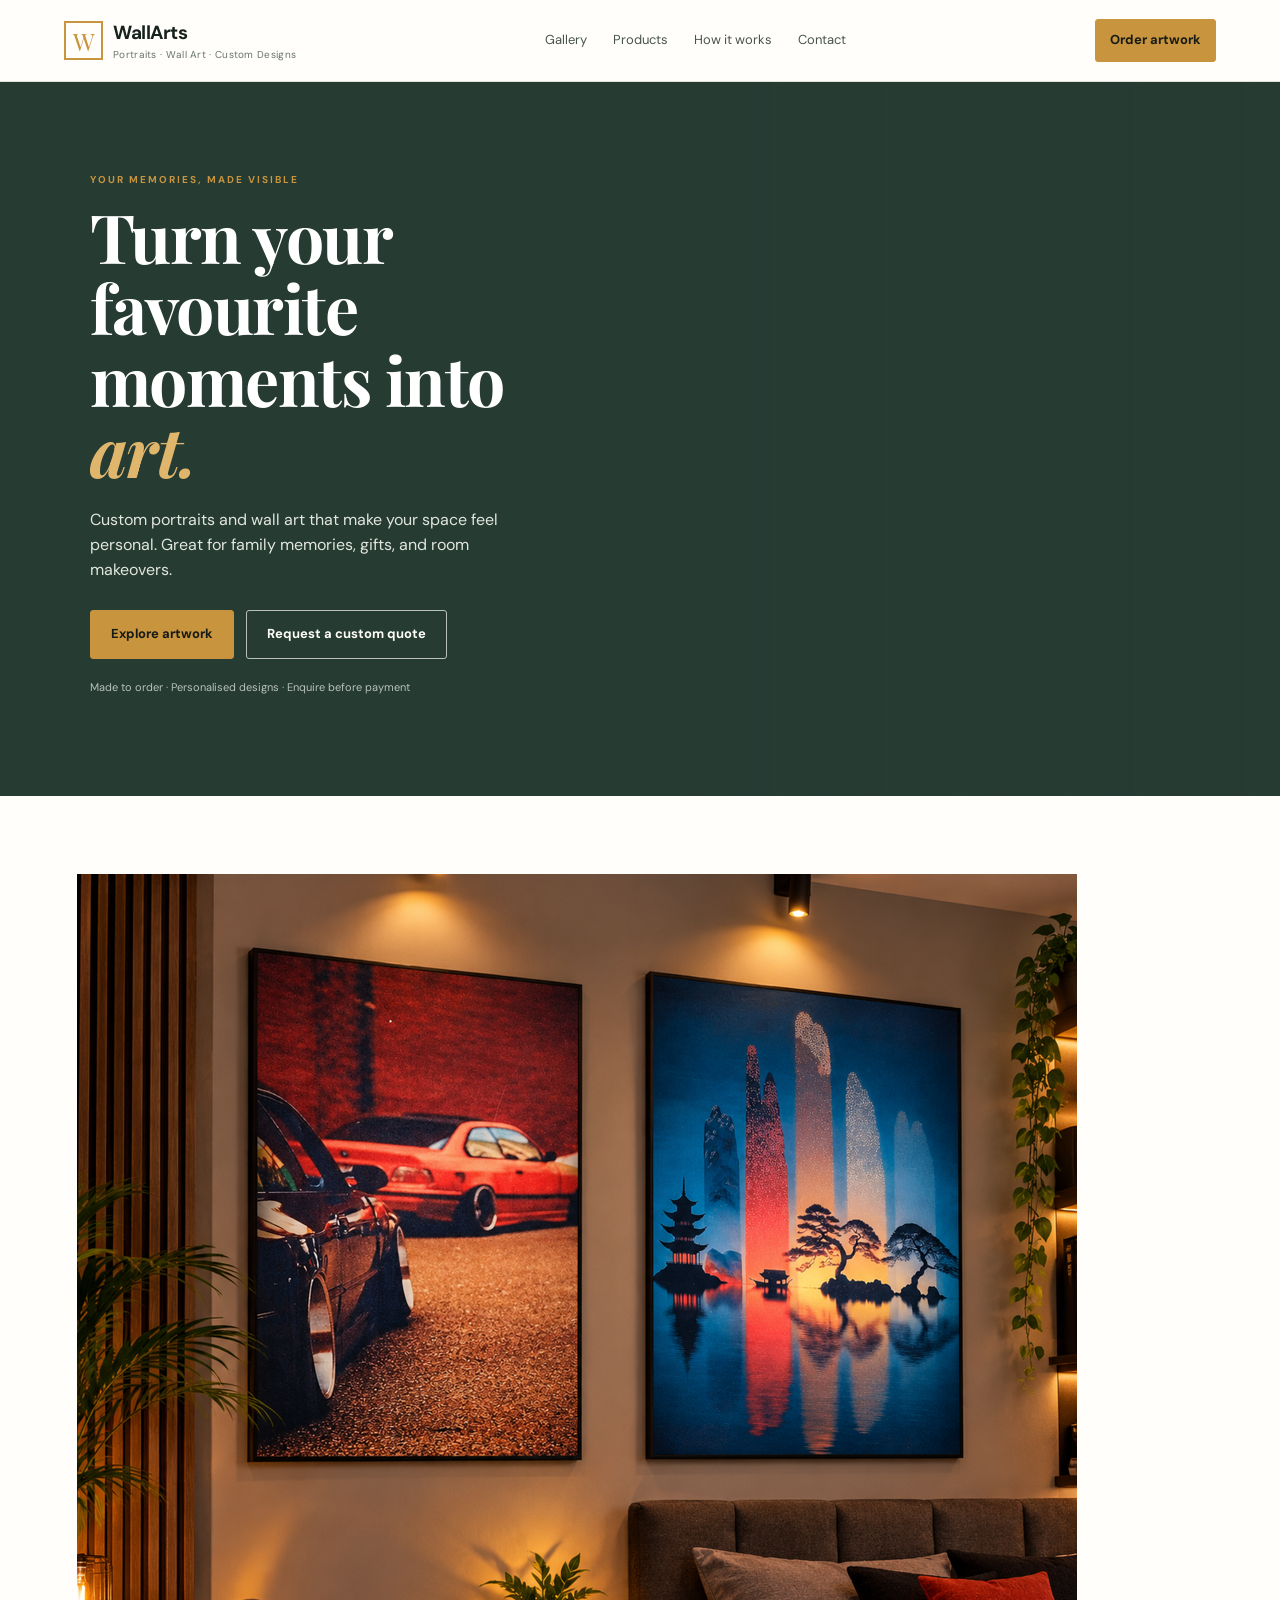
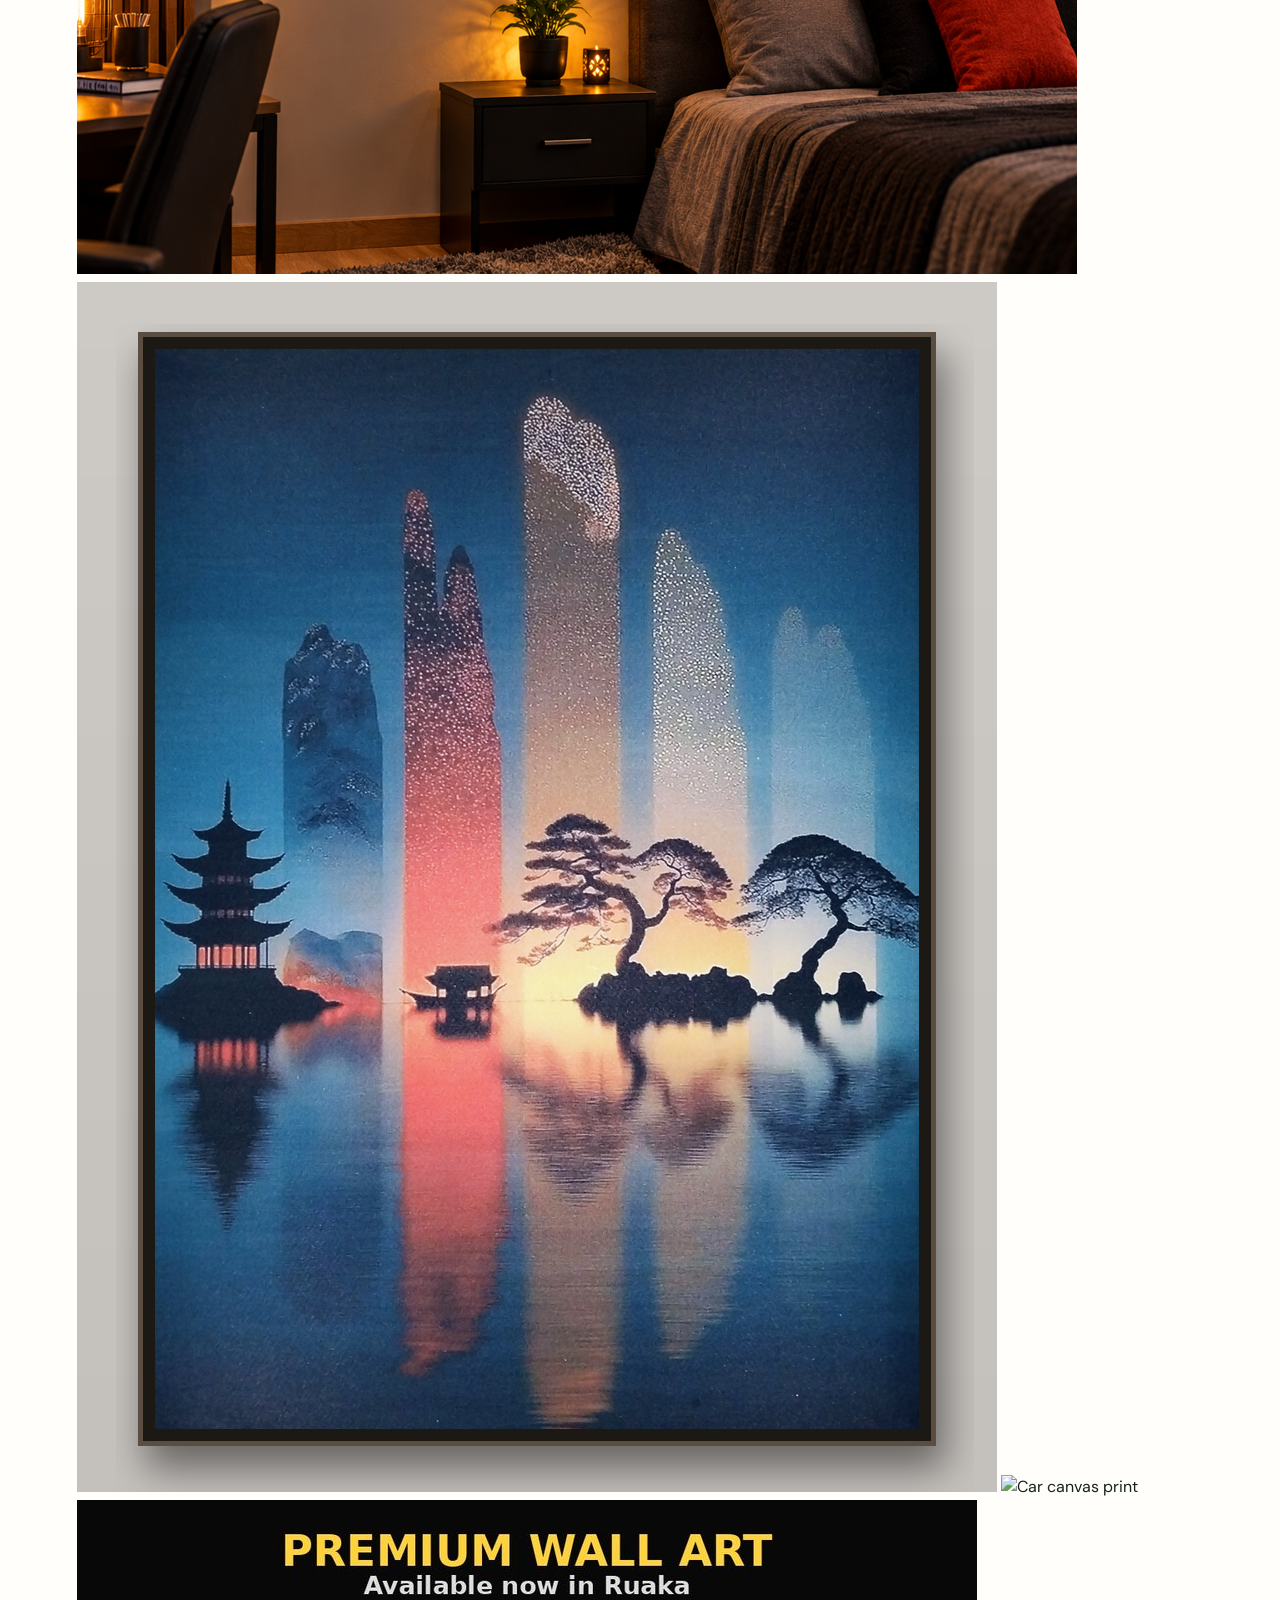
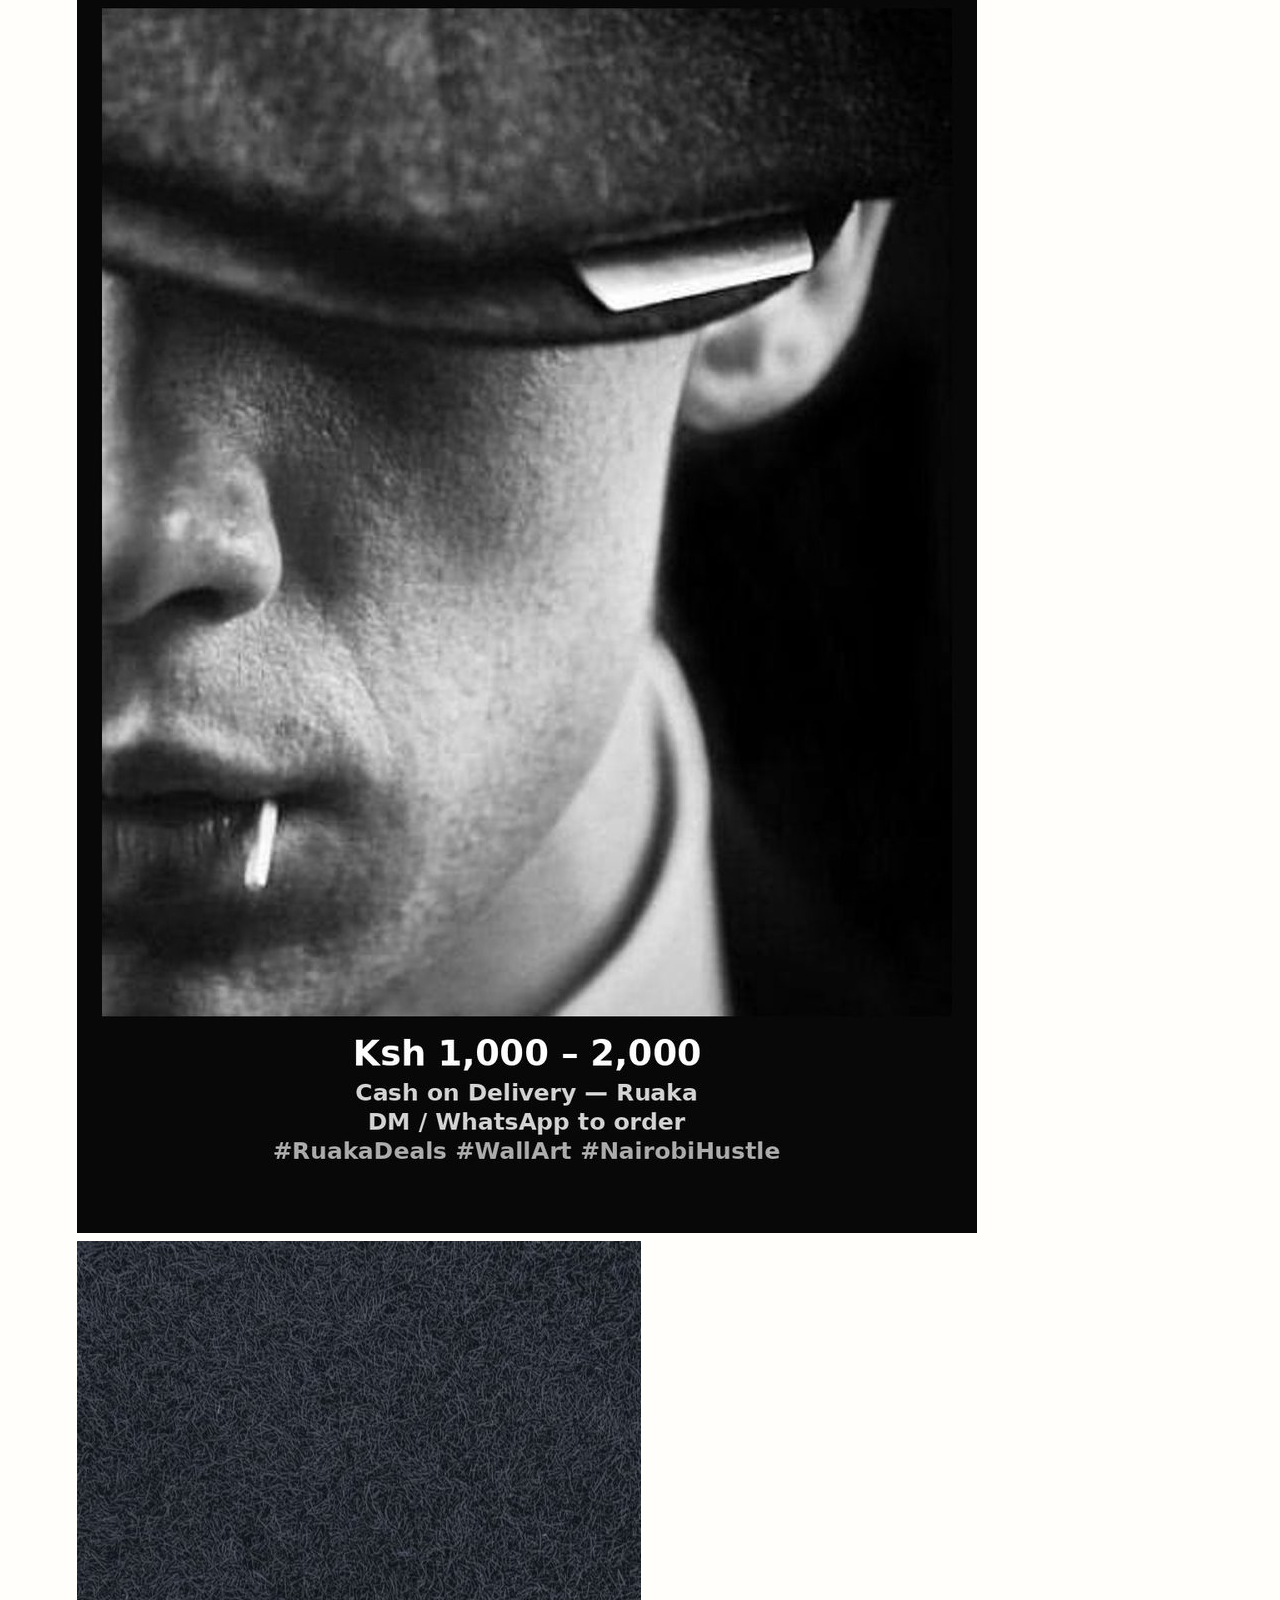
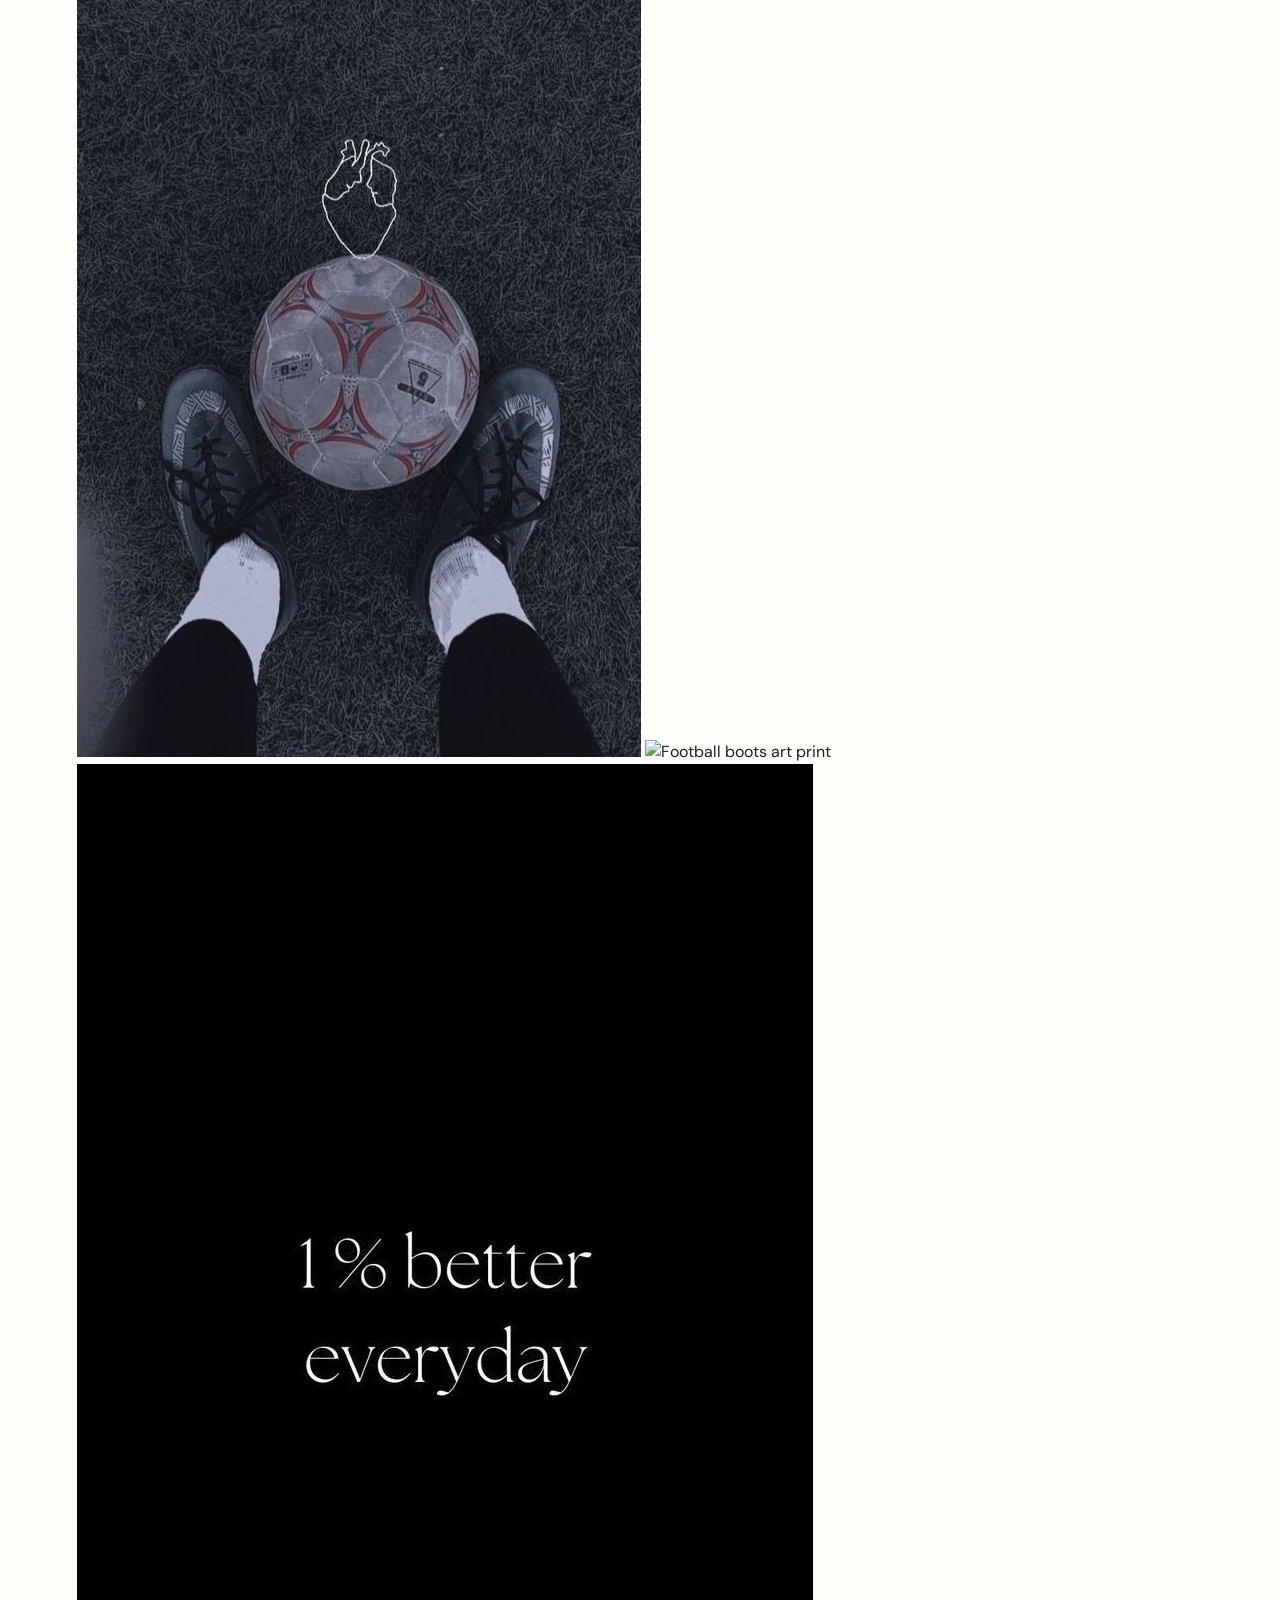
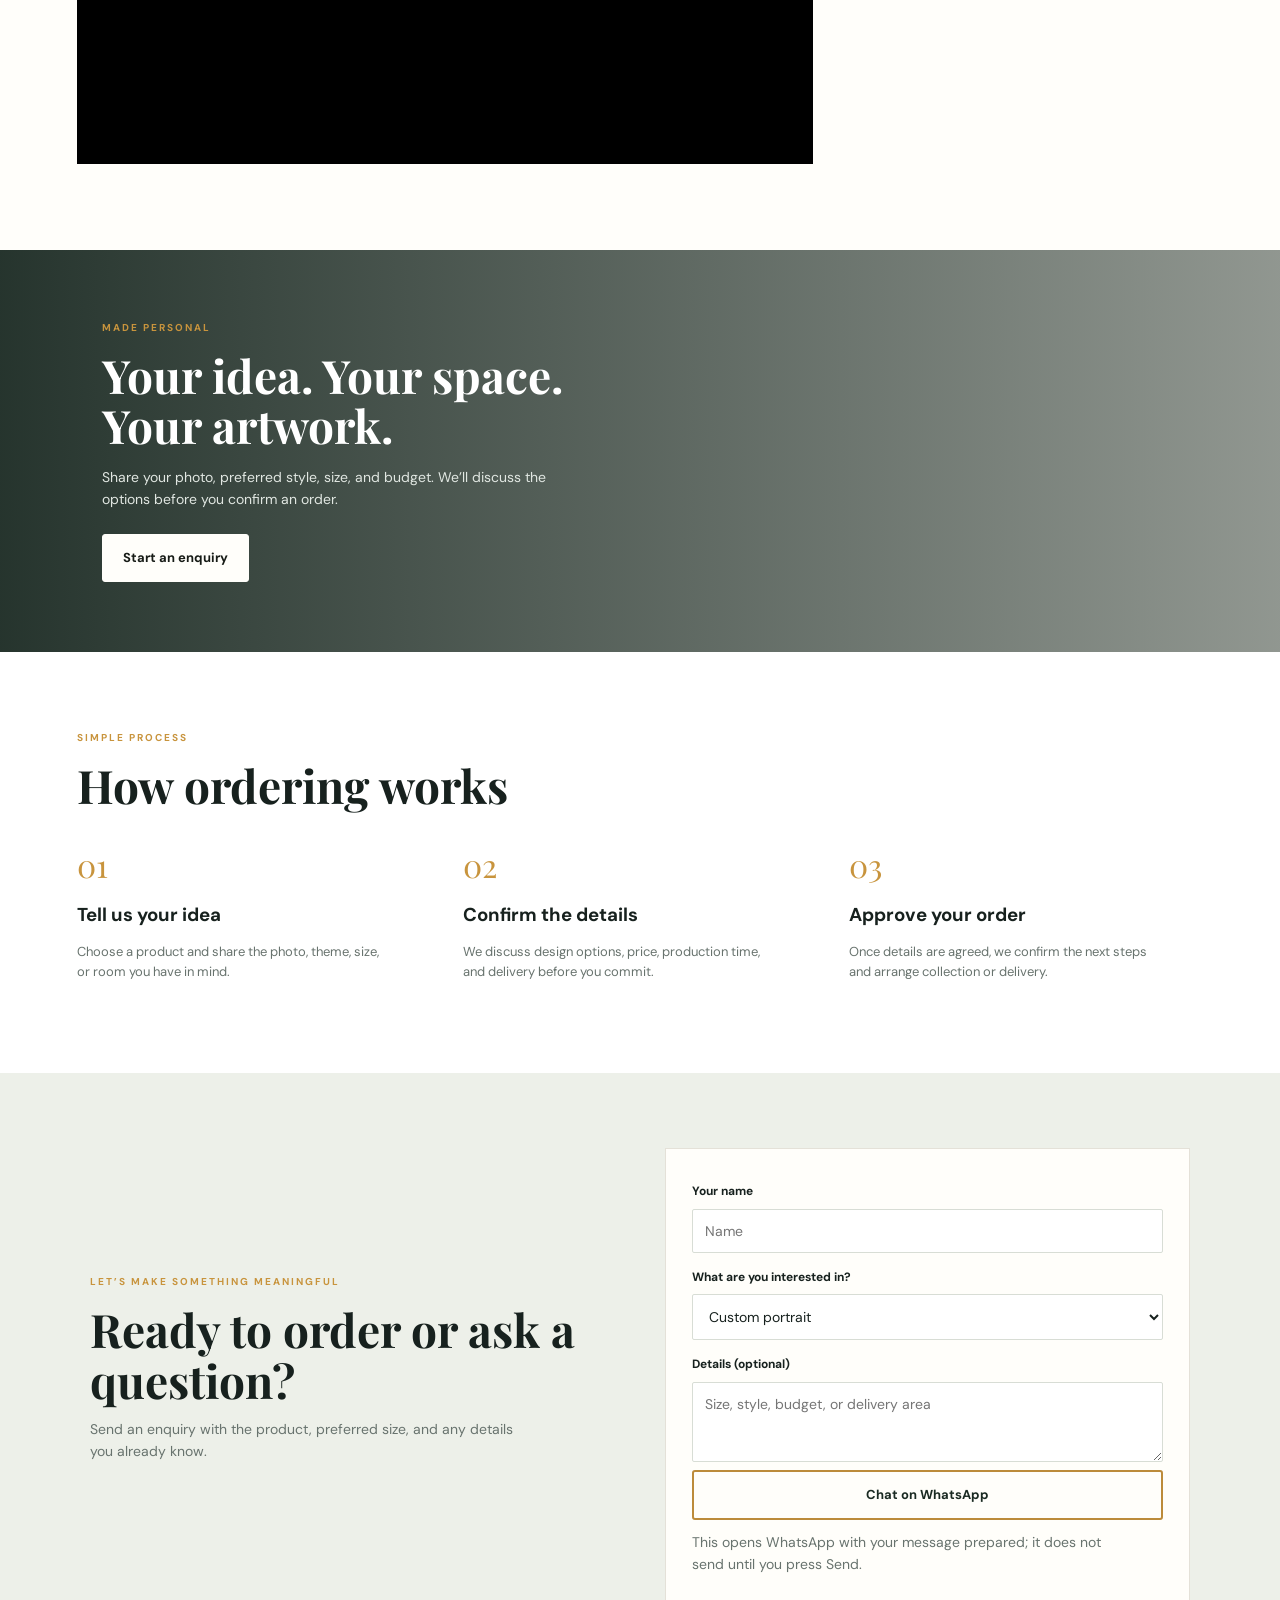
==== index.html @ ddf90a26 "Update gallery images in index.html Removed several football and portrait images from the gallery an" ====
<!doctype html>
<html lang="en">
<head>
  <meta charset="utf-8">
  <meta name="viewport" content="width=device-width, initial-scale=1">
  <meta name="description" content="Custom portraits and wall art made for your home, gifts, and special memories.">
  <title>WallArts | Custom Portraits & Wall Art</title>
  <link rel="stylesheet" href="/styles.css">
</head>
<body>
  <header class="site-header">
    <a class="brand" href="#" aria-label="WallArts home"><span class="brand-mark">W</span><span><strong>WallArts</strong><small>Portraits · Wall Art · Custom Designs</small></span></a>
    <nav><a href="#gallery">Gallery</a><a href="#products">Products</a><a href="#how">How it works</a><a href="#contact">Contact</a></nav>
    <a class="button button-small" href="#contact">Order artwork</a>
  </header>
  <main>
    <section class="hero">
      <div class="hero-copy">
        <p class="eyebrow">YOUR MEMORIES, MADE VISIBLE</p>
        <h1>Turn your favourite moments into <em>art.</em></h1>
        <p class="hero-intro">Custom portraits and wall art that make your space feel personal. Great for family memories, gifts, and room makeovers.</p>
        <div class="actions"><a class="button" href="#products">Explore artwork</a><a class="button button-outline" href="#contact">Request a custom quote</a></div>
        <p class="microcopy">Made to order · Personalised designs · Enquire before payment</p>
      </div>
      <div class="hero-image" role="img" aria-label="Framed art in a warm modern living room"></div>
    </section>

    <section class="section" id="products">
      <div class="gallery-grid">
  <img src="bedroom-wall.png" alt="Canvas wall art in a bedroom" loading="lazy">
  <img src="japan-canvas.png" alt="Japanese landscape canvas" loading="lazy">
  <img src="car-canvas.png" alt="Car canvas print" loading="lazy">
  <img src="promo-ruaka.jpg" alt="Premium wall art available in Ruaka" loading="lazy">
  <img src="football-3.jpg" alt="Football art print" loading="lazy">
  <img src="football-8.jpg" alt="Football boots art print" loading="lazy">
  <img src="quote-1.jpg" alt="Motivational quote print" loading="lazy">
      </div>
    </section>

    <section class="gallery-band" id="gallery">
      <div><p class="eyebrow">MADE PERSONAL</p><h2>Your idea. Your space. Your artwork.</h2><p>Share your photo, preferred style, size, and budget. We’ll discuss the options before you confirm an order.</p><a class="button button-light" href="#contact">Start an enquiry</a></div>
    </section>

    <section class="section steps" id="how">
      <div class="section-heading"><div><p class="eyebrow">SIMPLE PROCESS</p><h2>How ordering works</h2></div></div>
      <div class="step-grid"><div><span>01</span><h3>Tell us your idea</h3><p>Choose a product and share the photo, theme, size, or room you have in mind.</p></div><div><span>02</span><h3>Confirm the details</h3><p>We discuss design options, price, production time, and delivery before you commit.</p></div><div><span>03</span><h3>Approve your order</h3><p>Once details are agreed, we confirm the next steps and arrange collection or delivery.</p></div></div>
    </section>

    <section class="contact-section" id="contact">
      <div><p class="eyebrow">LET’S MAKE SOMETHING MEANINGFUL</p><h2>Ready to order or ask a question?</h2><p>Send an enquiry with the product, preferred size, and any details you already know.</p></div>
<form id="enquiry-form">
  <label for="name">Your name</label><input id="name" name="name" required placeholder="Name">
  <label for="product">What are you interested in?</label><select id="product" name="product"><option>Custom portrait</option><option>Family wall art</option><option>Canvas and wall pieces</option><option>Other / custom idea</option></select>
  <label for="details">Details (optional)</label><textarea id="details" name="details" rows="3" placeholder="Size, style, budget, or delivery area"></textarea>
  <a class="button button-outline" href="https://wa.me/254723106225?text=Hello%2C%20I%20am%20interested%20in%20your%20wall%20art" target="_blank" rel="noopener">Chat on WhatsApp</a>
  <p class="microcopy">This opens WhatsApp with your message prepared; it does not send until you press Send.</p>
</form>
---- styles.css ----
@import url('https://fonts.googleapis.com/css2?family=DM+Sans:wght@400;500;600;700&family=Playfair+Display:ital,wght@0,600;0,700;1,600;1,700&display=swap');
:root{--ink:#17211e;--muted:#68736e;--cream:#f7f5ef;--paper:#fffefa;--gold:#c8943d;--line:#e4e1d8;--green:#263b32}
*{box-sizing:border-box}html{scroll-behavior:smooth}body{margin:0;background:var(--paper);color:var(--ink);font-family:'DM Sans',sans-serif;line-height:1.55}a{color:inherit;text-decoration:none}.site-header{height:auto;min-height:78px;padding:18px clamp(20px,5vw,72px);display:flex;align-items:center;justify-content:space-between;gap:24px;border-bottom:1px solid var(--line);background:var(--paper)}.brand{display:flex;align-items:center;gap:10px;min-width:max-content}.brand-mark{display:grid;place-items:center;width:39px;height:39px;border:2px solid var(--gold);color:var(--gold);font-family:'Playfair Display',serif;font-size:24px}.brand strong{display:block;font-size:19px;letter-spacing:-.5px}.brand small{display:block;font-size:10px;color:var(--muted);letter-spacing:.3px}.site-header nav{display:flex;gap:26px;font-size:13px;color:#48544e}.site-header nav a:hover{color:var(--gold)}.button{display:inline-flex;align-items:center;justify-content:center;border:1px solid var(--gold);background:var(--gold);color:#171b16;padding:13px 20px;font-weight:700;font-size:13px;border-radius:3px;cursor:pointer;transition:.2s}.button:hover{filter:brightness(.95);transform:translateY(-1px)}.button-small{padding:10px 14px}.button-outline{background:transparent;color:var(--paper);border-color:#b9c0b9}.button-light{background:var(--paper);border-color:var(--paper)}.hero{min-height:540px;display:grid;grid-template-columns:1fr 1fr;background:var(--green);color:white}.hero-copy{padding:clamp(42px,7vw,100px) clamp(24px,7vw,100px);align-self:center}.eyebrow{font-size:10px;font-weight:700;letter-spacing:2px;color:var(--gold);margin:0 0 14px}.hero h1{font-family:'Playfair Display',serif;font-size:clamp(42px,5.3vw,72px);line-height:1.05;letter-spacing:-1.5px;margin:0 0 22px;max-width:620px}.hero h1 em{color:#e0b66c}.hero-intro{font-size:16px;color:#e1e6df;max-width:470px}.actions{display:flex;flex-wrap:wrap;gap:12px;margin-top:28px}.microcopy{font-size:11px;color:#b8c2bb;margin-top:20px}.hero-image{background:linear-gradient(90deg,rgba(38,59,50,.18),rgba(38,59,50,0)),url('https://images.unsplash.com/photo-1600210492486-724fe5c67fb0?auto=format&fit=crop&w=1500&q=90') center/cover;min-height:360px}.section{padding:78px clamp(20px,6vw,86px)}.section-heading{display:flex;align-items:end;justify-content:space-between;gap:24px;margin-bottom:30px}.section-heading h2,.gallery-band h2,.contact-section h2{font-family:'Playfair Display',serif;font-size:clamp(31px,4vw,46px);line-height:1.1;margin:0}.section-heading>p{max-width:340px;color:var(--muted);font-size:13px}.product-grid{display:grid;grid-template-columns:repeat(3,minmax(0,1fr));gap:22px}.product-card{border:1px solid var(--line);background:white}.product-card img{display:block;width:100%;height:255px;object-fit:cover;background:var(--cream)}.product-info{padding:20px}.product-info h3{margin:0 0 5px;font-size:17px}.product-info p{font-size:13px;color:var(--muted)}.product-info .price{color:var(--green);font-weight:700;margin:5px 0}.text-button{border:0;background:none;color:#87601e;padding:8px 0;font:700 12px 'DM Sans',sans-serif;cursor:pointer}.note{font-size:11px;color:var(--muted);margin-top:18px}.gallery-band{padding:70px clamp(24px,8vw,110px);background:var(--cream) url('https://images.unsplash.com/photo-1577083552431-6e5fd01aa342?auto=format&fit=crop&w=1800&q=85') center/cover;position:relative;color:white}.gallery-band:before{content:"";position:absolute;inset:0;background:linear-gradient(90deg,rgba(20,36,29,.92),rgba(20,36,29,.45))}.gallery-band>div{position:relative;max-width:550px}.gallery-band h2{margin-bottom:16px}.gallery-band p:not(.eyebrow){color:#e1e7e2;max-width:470px;font-size:14px;margin-bottom:24px}.steps{background:#fff}.step-grid{display:grid;grid-template-columns:repeat(3,1fr);gap:32px}.step-grid span{font-family:'Playfair Display',serif;color:var(--gold);font-size:32px}.step-grid h3{margin:10px 0 6px}.step-grid p{font-size:13px;color:var(--muted);max-width:310px}.contact-section{padding:75px clamp(20px,7vw,100px);background:#edf0e9;display:grid;grid-template-columns:1fr 1fr;gap:50px}.contact-section>div{align-self:center}.contact-section p:not(.eyebrow){color:var(--muted);max-width:440px;font-size:14px}.contact-section form{display:flex;flex-direction:column;gap:8px;background:var(--paper);padding:26px;border:1px solid var(--line)}label{font-size:12px;font-weight:700;margin-top:7px}input,select,textarea{width:100%;font:14px 'DM Sans',sans-serif;padding:12px;border:1px solid #d8ddd5;background:white;border-radius:2px;color:var(--ink)}textarea{resize:vertical}form .microcopy{color:var(--muted);margin:4px 0 0}footer{padding:25px clamp(20px,5vw,72px);display:flex;justify-content:space-between;align-items:center;gap:24px;border-top:1px solid var(--line)}footer>p{font-size:11px;color:var(--muted);text-align:right}
@media(max-width:760px){.site-header{flex-wrap:wrap}.site-header nav{order:3;width:100%;justify-content:space-between;gap:12px;font-size:12px}.site-header .button{margin-left:auto}.hero{grid-template-columns:1fr}.hero-copy{padding:54px 24px}.hero-image{min-height:280px}.section{padding:55px 20px}.section-heading{align-items:start;flex-direction:column;gap:4px}.product-grid{grid-template-columns:1fr}.product-card img{height:300px}.step-grid{grid-template-columns:1fr;gap:18px}.contact-section{grid-template-columns:1fr;gap:25px;padding:55px 20px}footer{align-items:flex-start;flex-direction:column}footer>p{text-align:left;margin:0}.actions .button{flex:1}.gallery-band{padding:55px 24px}}
.whatsapp-btn {
  position: fixed;
  bottom: 20px;
  right: 20px;
  background: #25D366;
  color: #fff;
  padding: 14px 20px;
  border-radius: 50px;
  text-decoration: none;
  font-weight: bold;
  z-index: 999;
}
#contact .button-outline {
  background: transparent !important;
  color: #1a2a22 !important;
  border: 2px solid #bc8b3a !important;
  text-align: center;
  display: block;
                        }
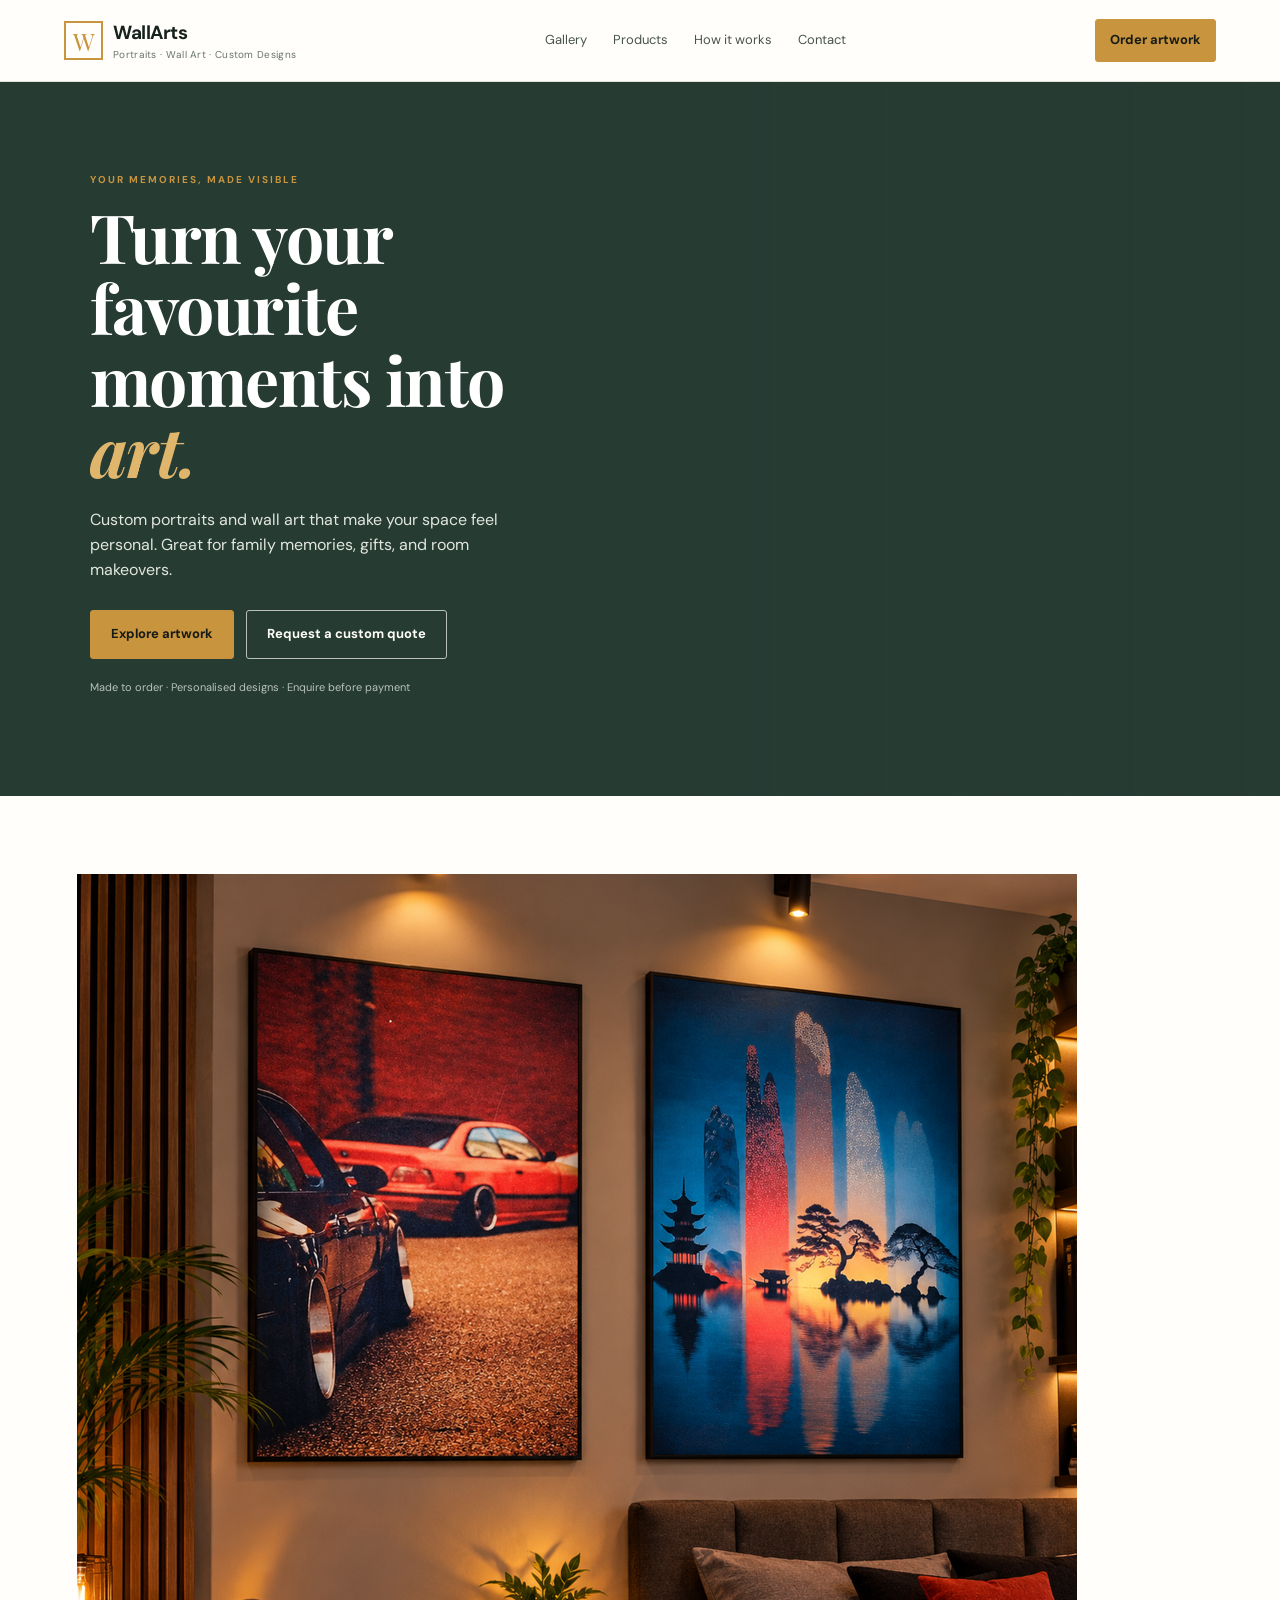
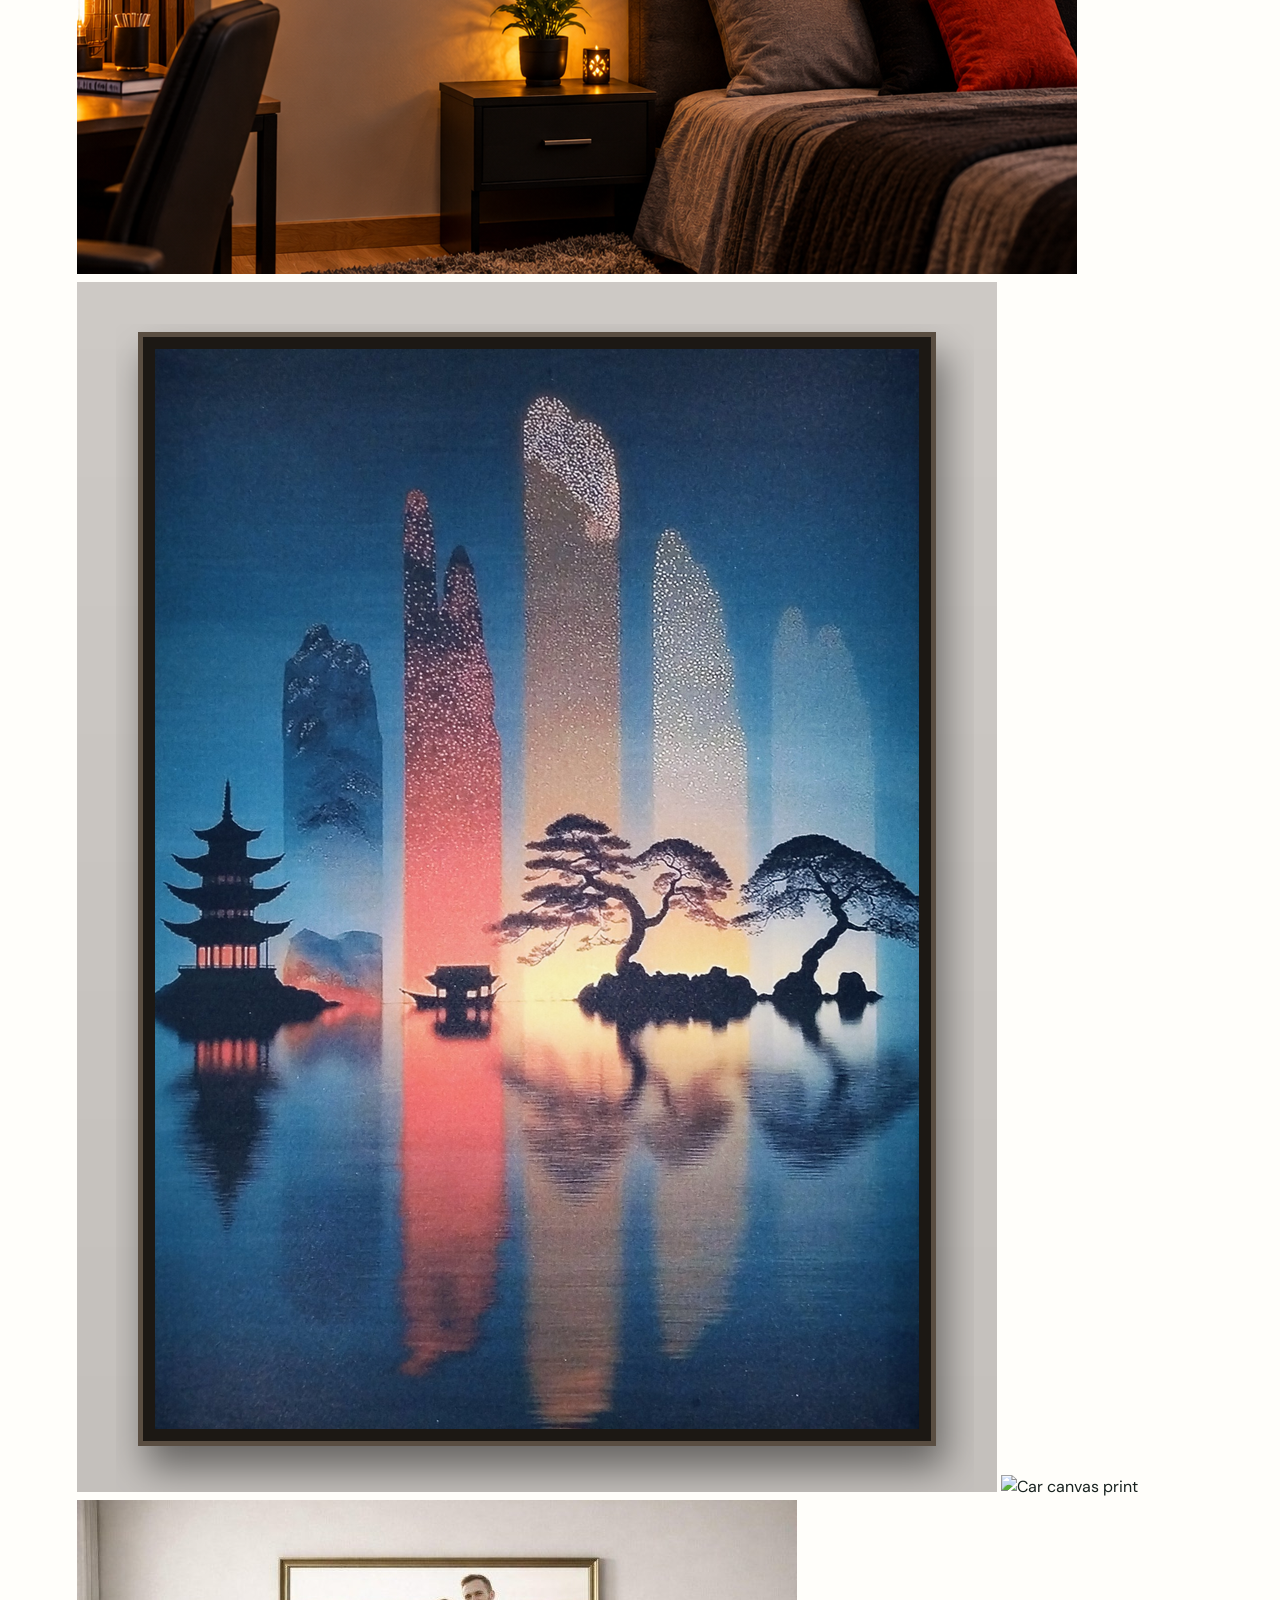
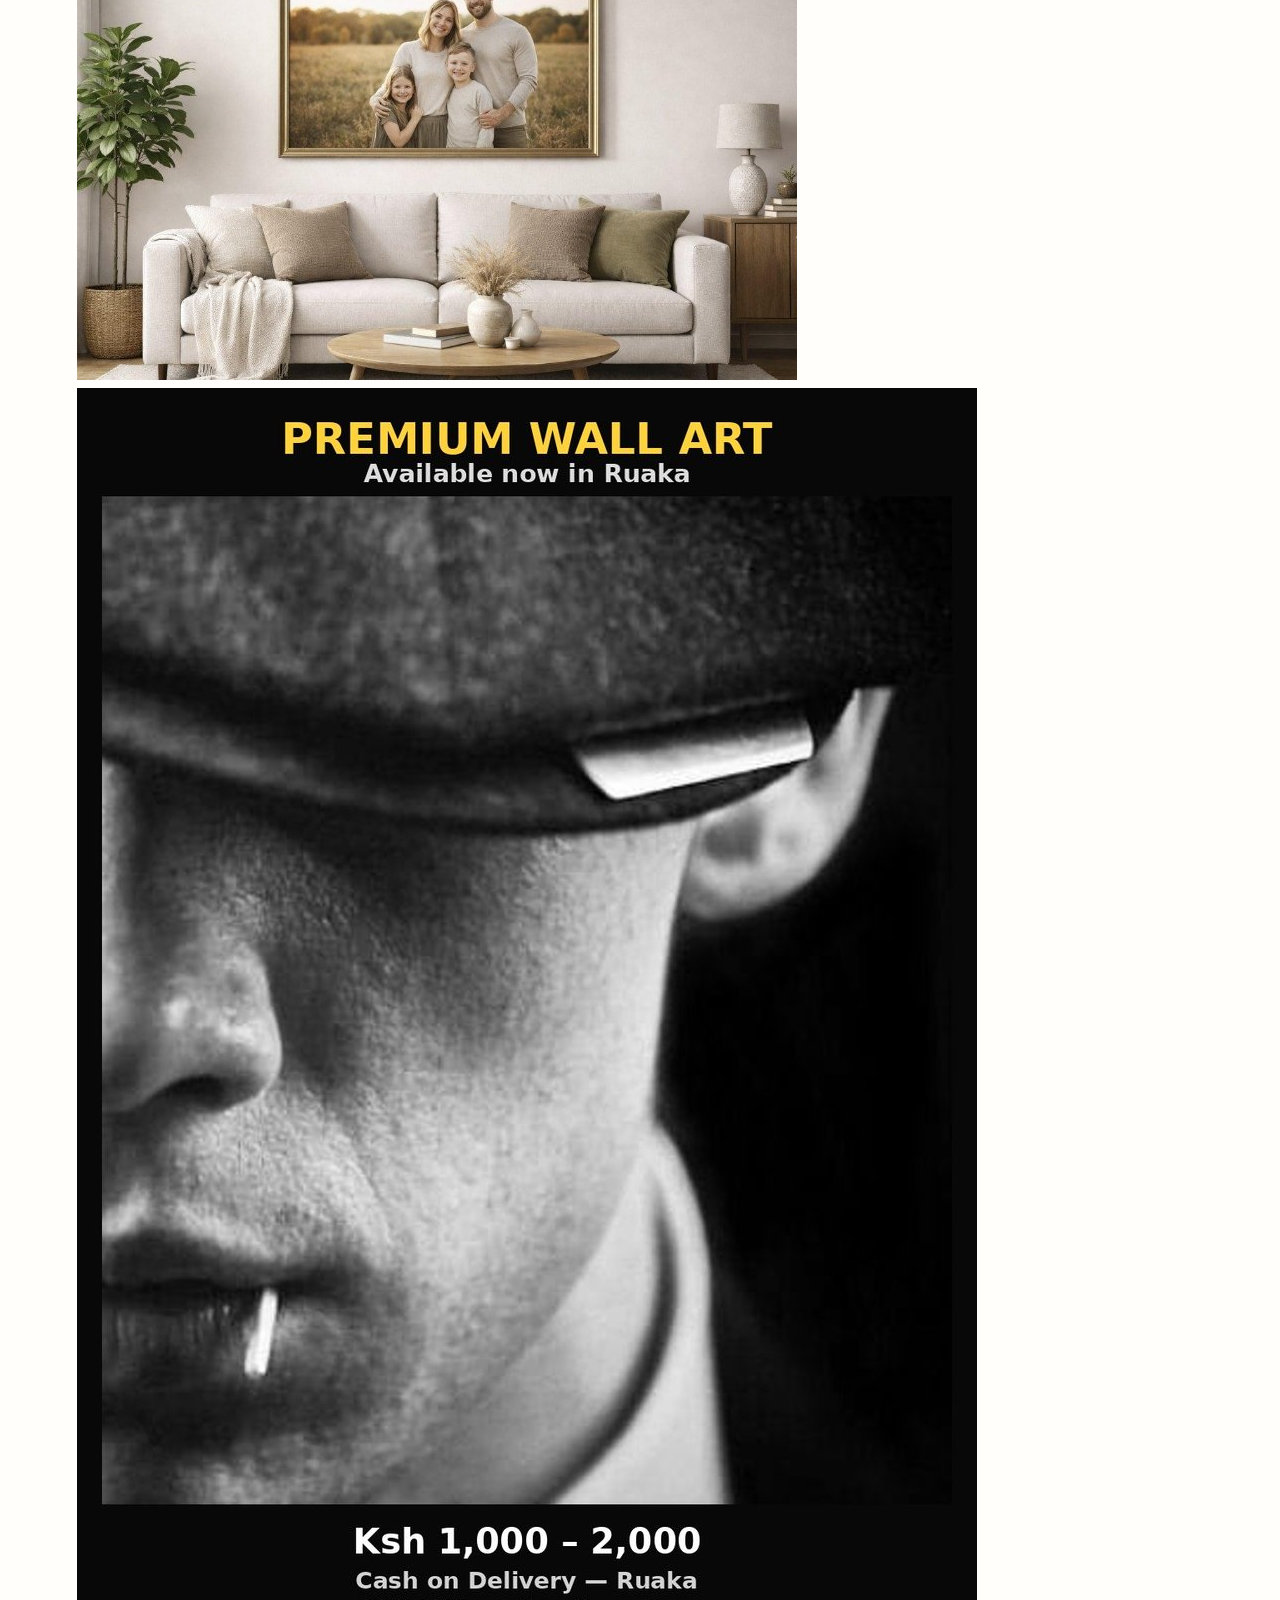
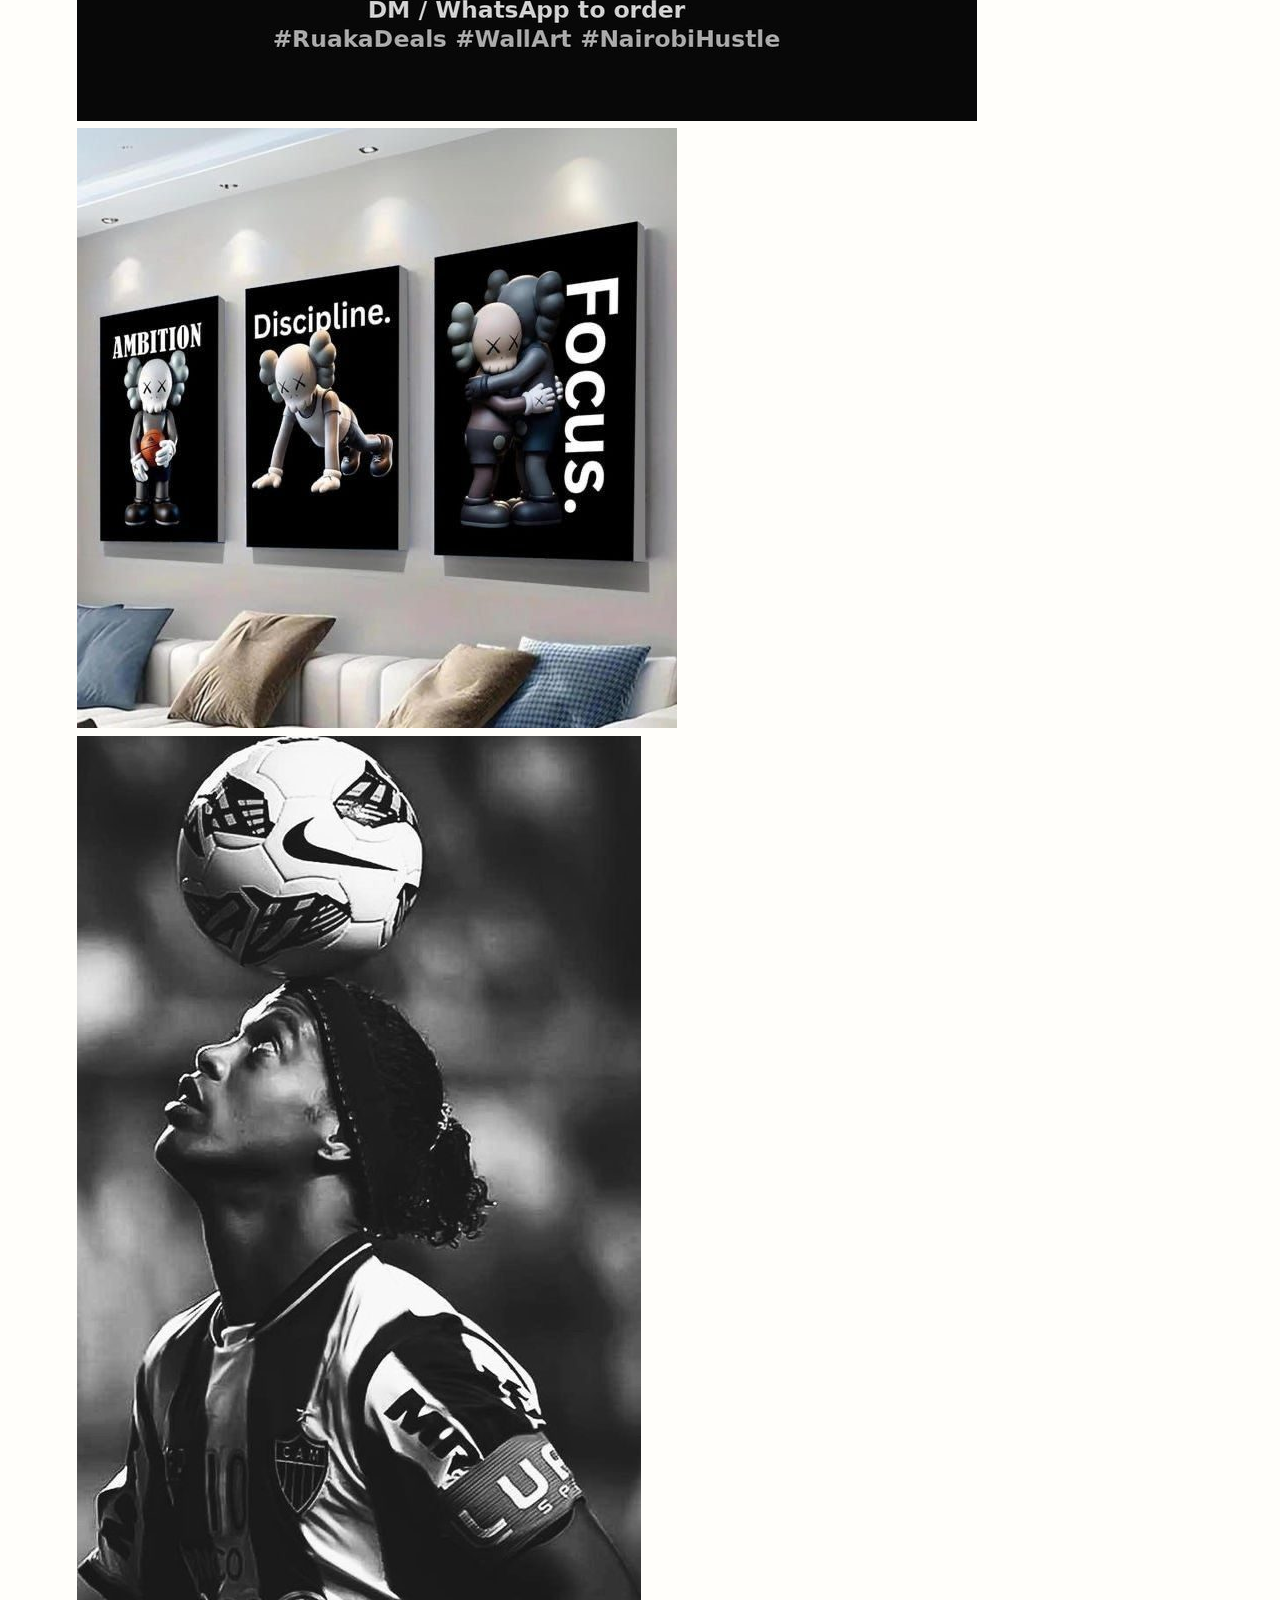
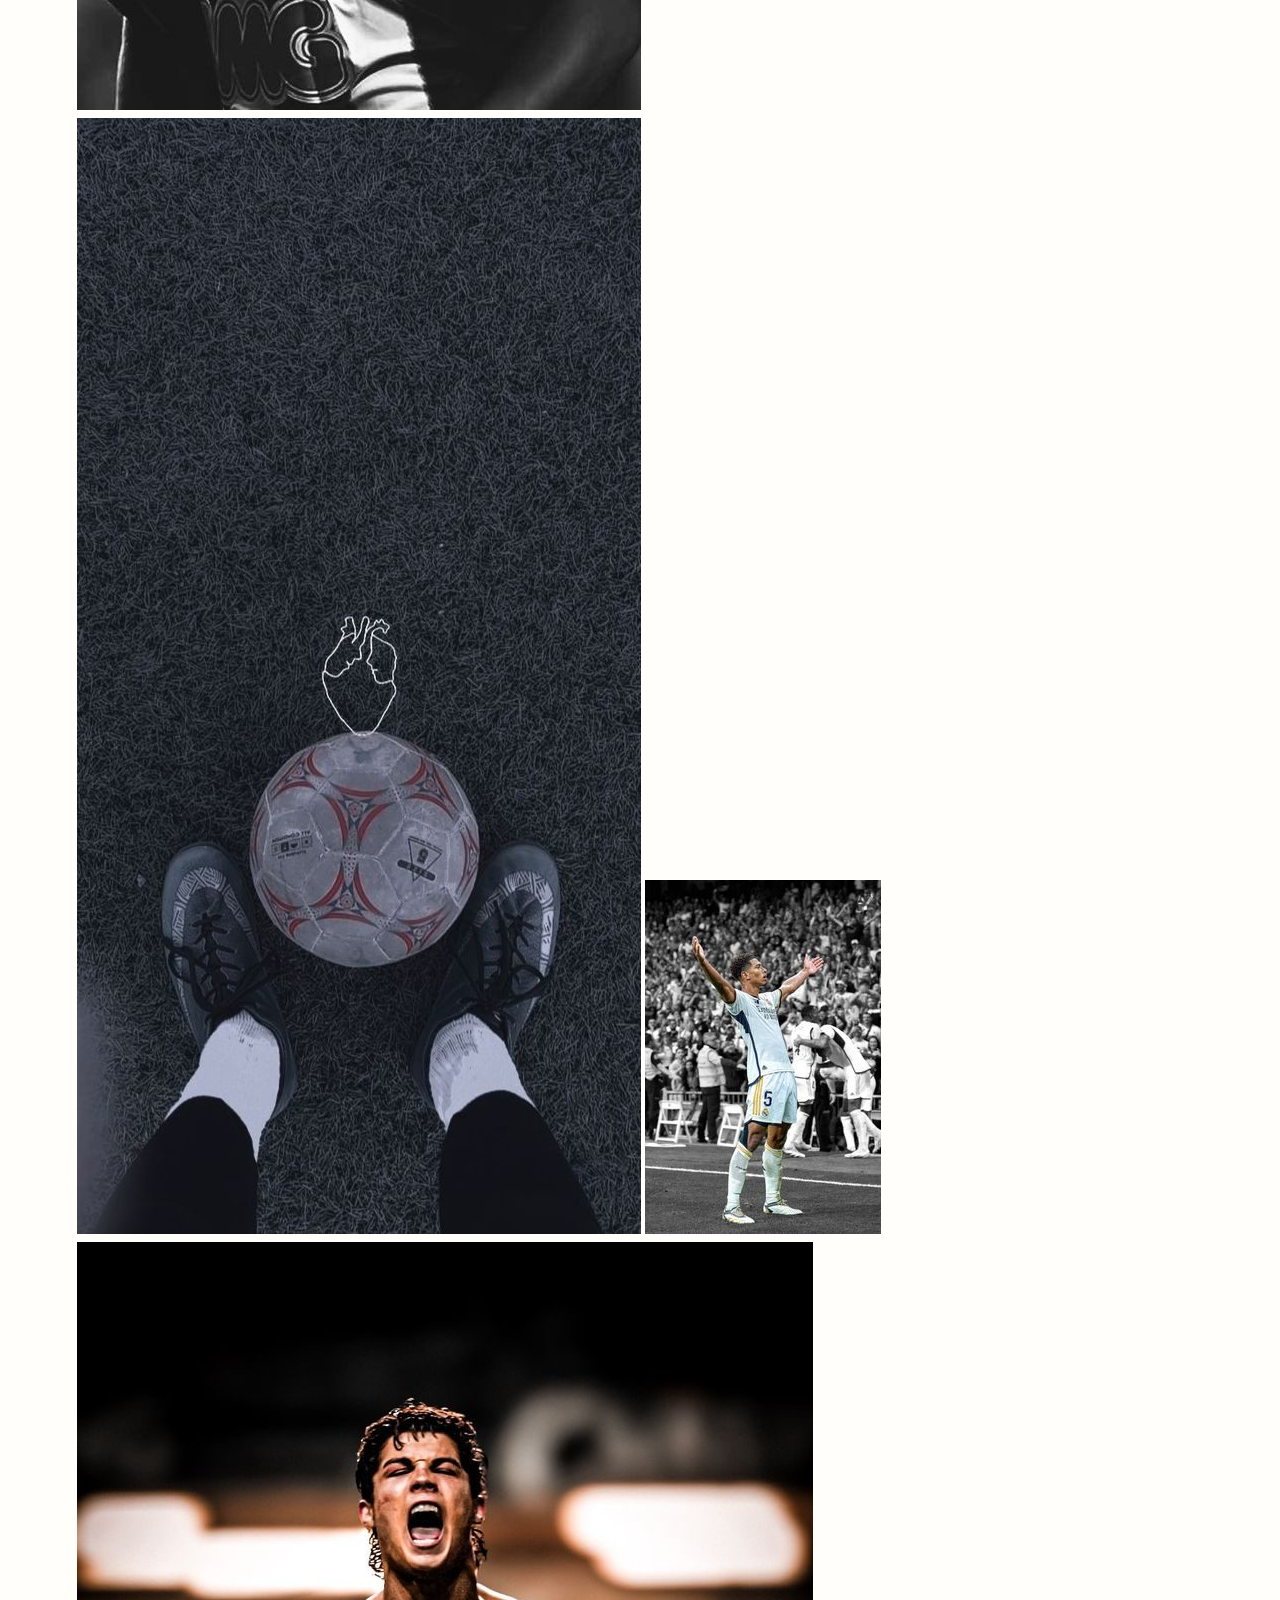
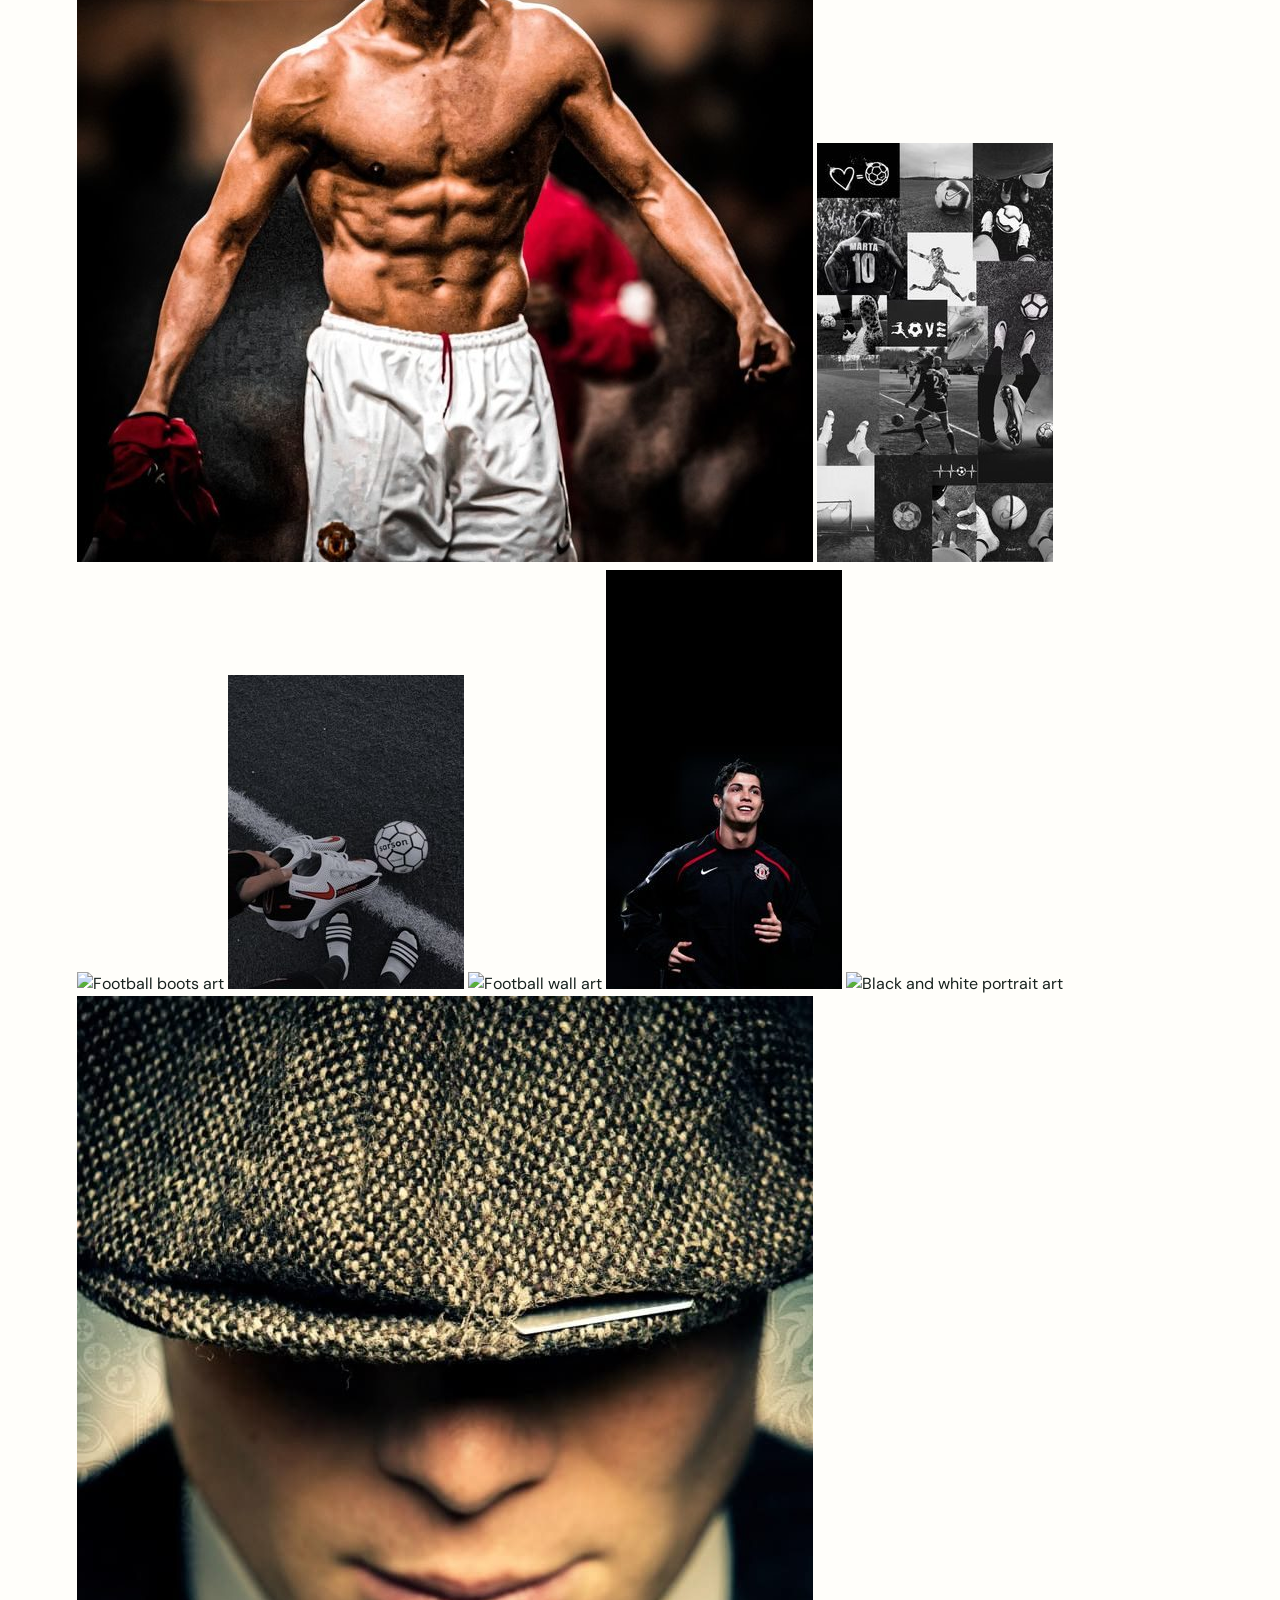
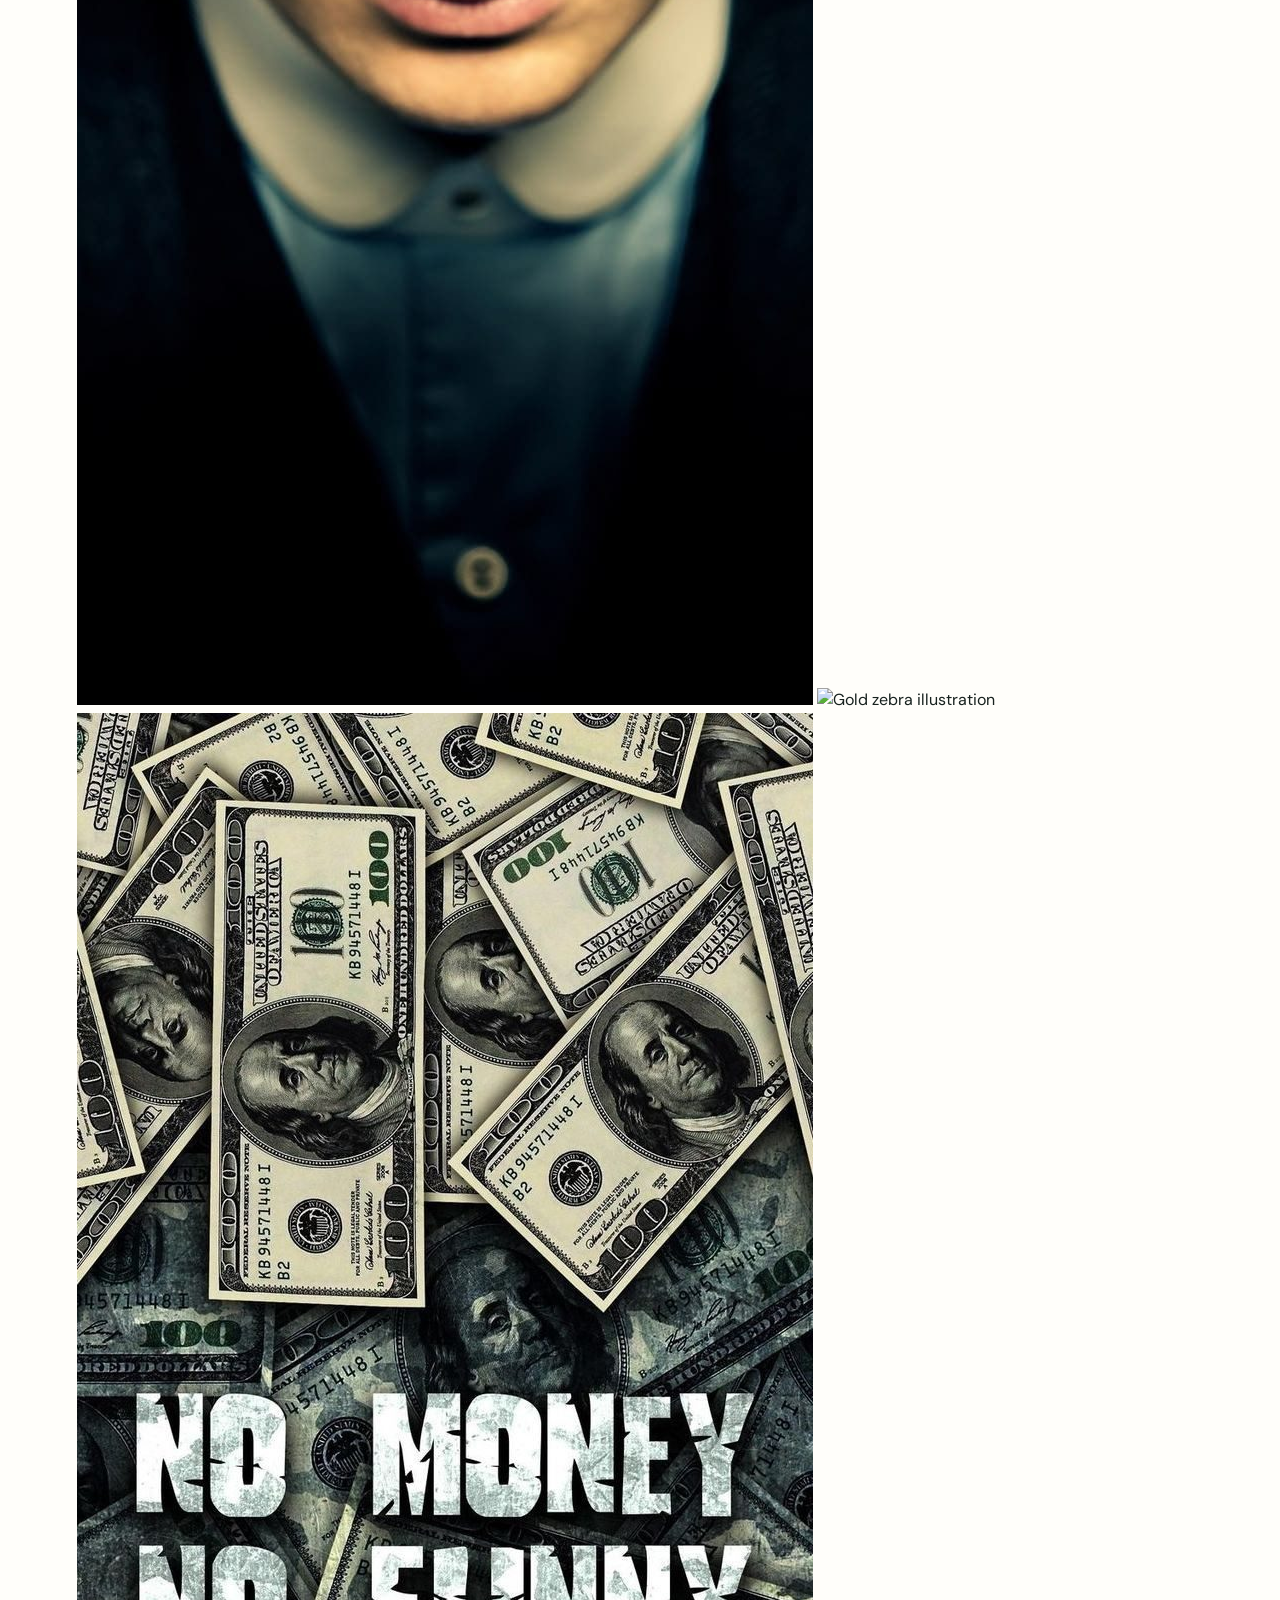
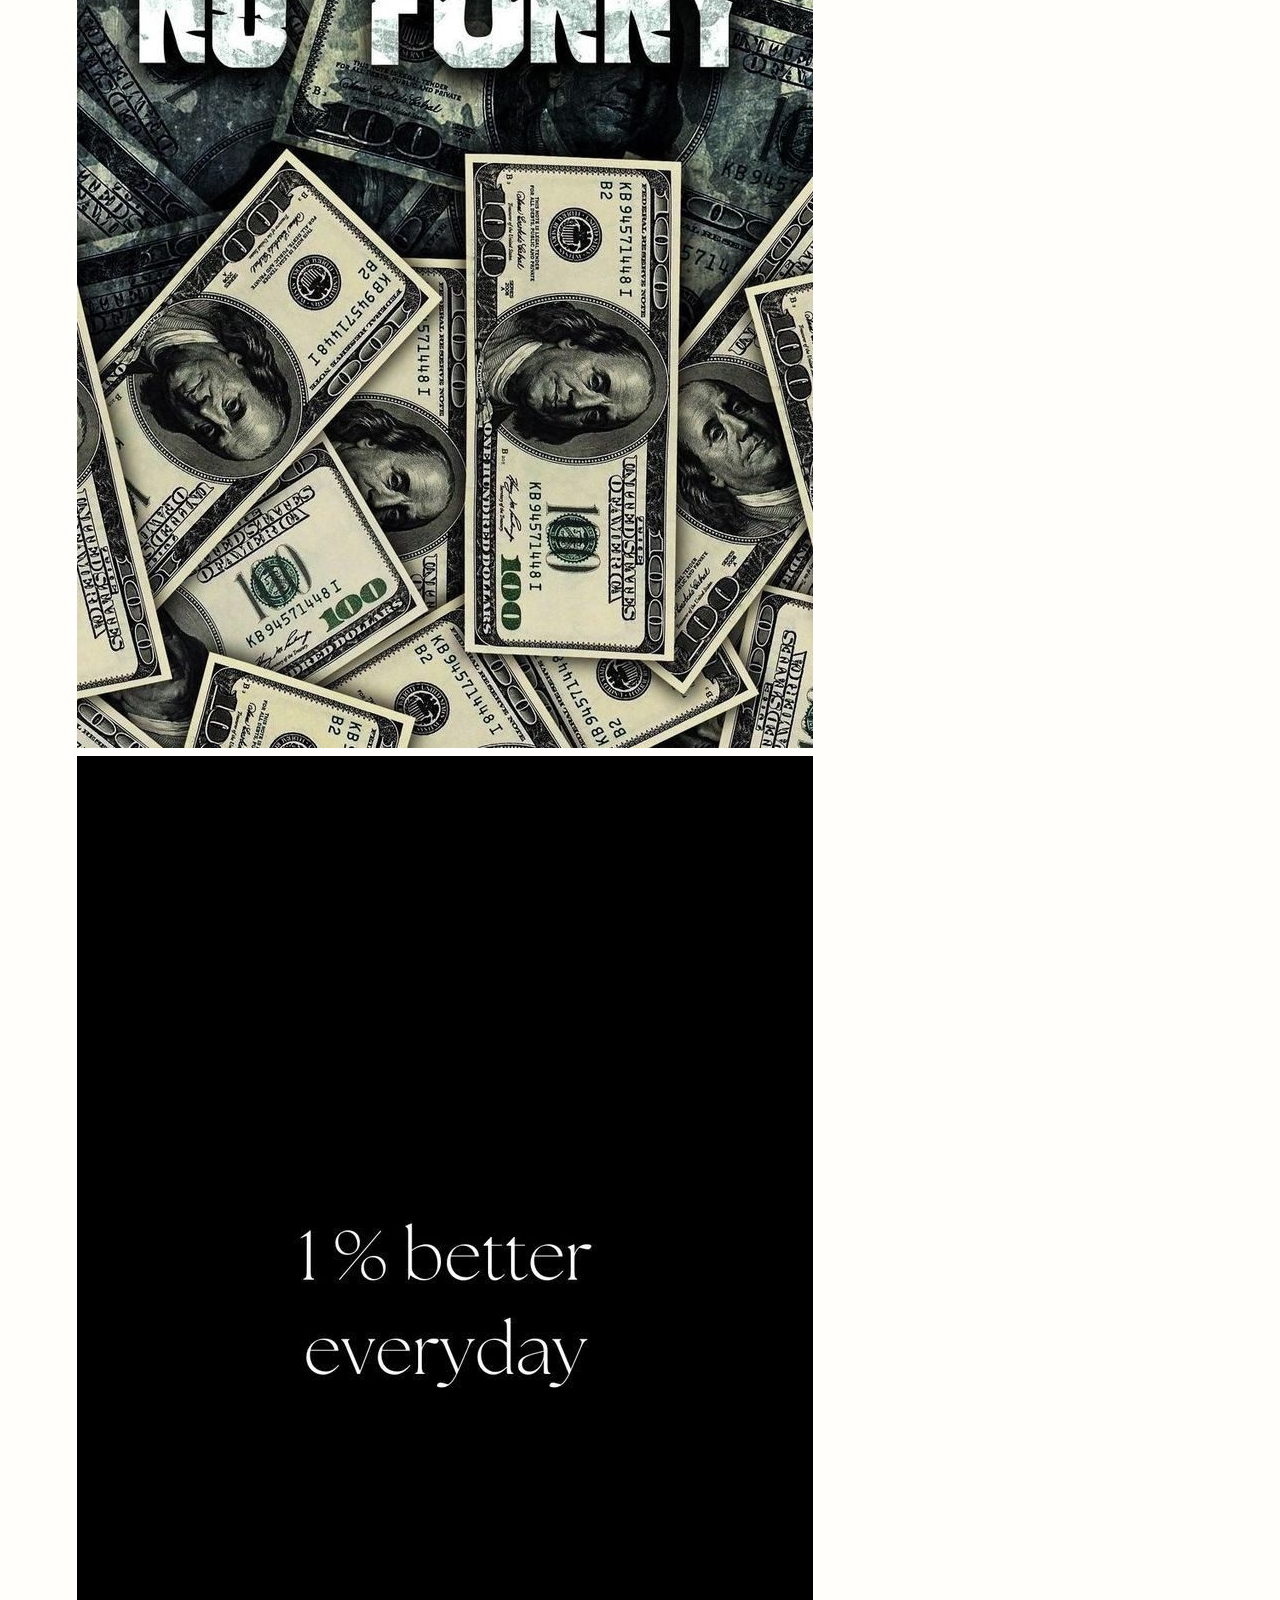
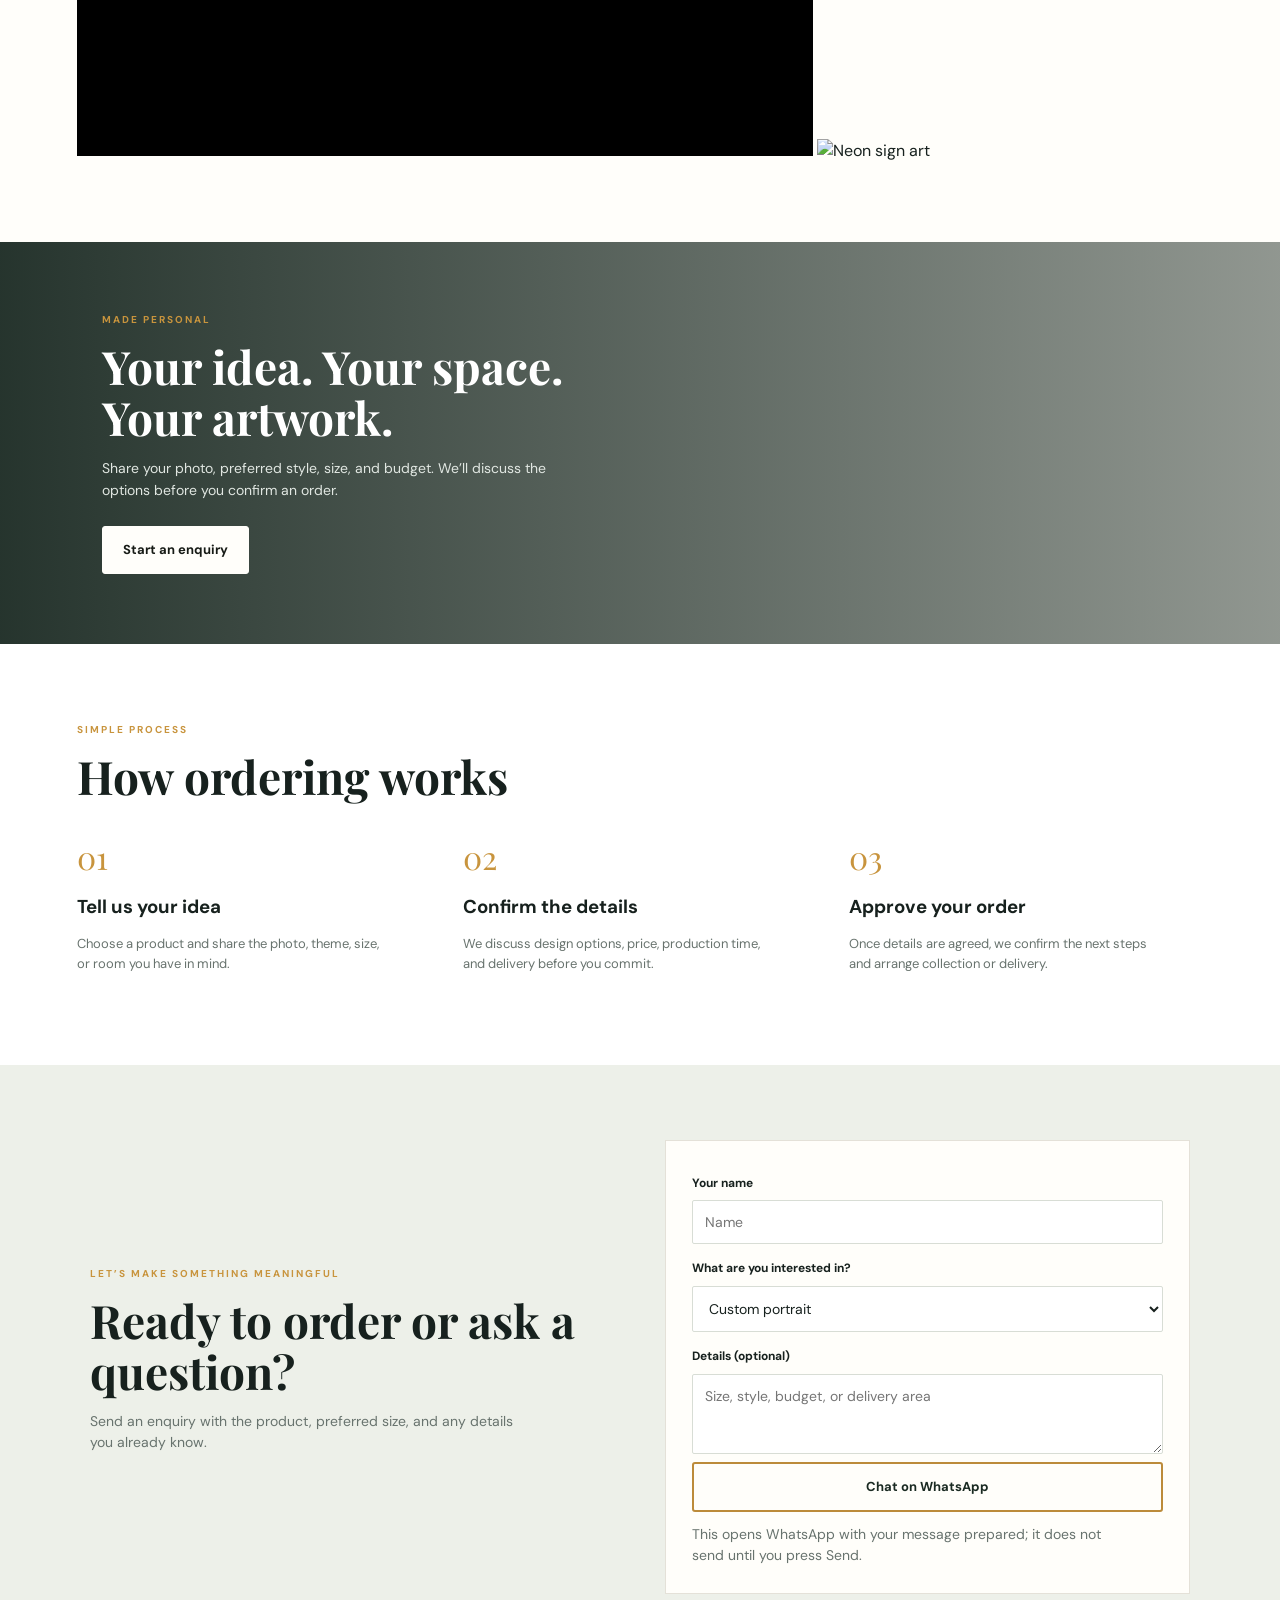
==== commit 7336d267: "Update index.html" ====
--- a/index.html
+++ b/index.html
@@ -30,10 +30,24 @@
   <img src="bedroom-wall.png" alt="Canvas wall art in a bedroom" loading="lazy">
   <img src="japan-canvas.png" alt="Japanese landscape canvas" loading="lazy">
   <img src="car-canvas.png" alt="Car canvas print" loading="lazy">
+  <img src="family-wall-art.jpg" alt="Family wall art" loading="lazy">
   <img src="promo-ruaka.jpg" alt="Premium wall art available in Ruaka" loading="lazy">
-  <img src="football-3.jpg" alt="Football art print" loading="lazy">
-  <img src="football-8.jpg" alt="Football boots art print" loading="lazy">
-  <img src="quote-1.jpg" alt="Motivational quote print" loading="lazy">
+  <img src="canvas-set.jpg" alt="Motivational canvas set" loading="lazy">
+  <img src="football-1.jpg" alt="Football wall art" loading="lazy">
+  <img src="football-3.jpg" alt="Football boots and ball art" loading="lazy">
+  <img src="football-5.jpg" alt="Football wall art" loading="lazy">
+  <img src="football-9.jpg" alt="Football wall art" loading="lazy">
+  <img src="football-2.jpg" alt="Football collage art" loading="lazy">
+  <img src="football-8.jpg" alt="Football boots art" loading="lazy">
+  <img src="football-4.jpg" alt="Football boots art" loading="lazy">
+  <img src="football-6.jpg" alt="Football wall art" loading="lazy">
+  <img src="football-7.jpg" alt="Football wall art" loading="lazy">
+  <img src="portrait-1.jpg" alt="Black and white portrait art" loading="lazy">
+  <img src="portrait-2.jpg" alt="Portrait art" loading="lazy">
+  <img src="art-zebra.jpg" alt="Gold zebra illustration" loading="lazy">
+  <img src="quote-2.jpg" alt="Money themed wall art" loading="lazy">
+  <img src="quote-1.jpg" alt="Motivational quote art" loading="lazy">
+  <img src="neon-1.jpg" alt="Neon sign art" loading="lazy">
       </div>
     </section>
 
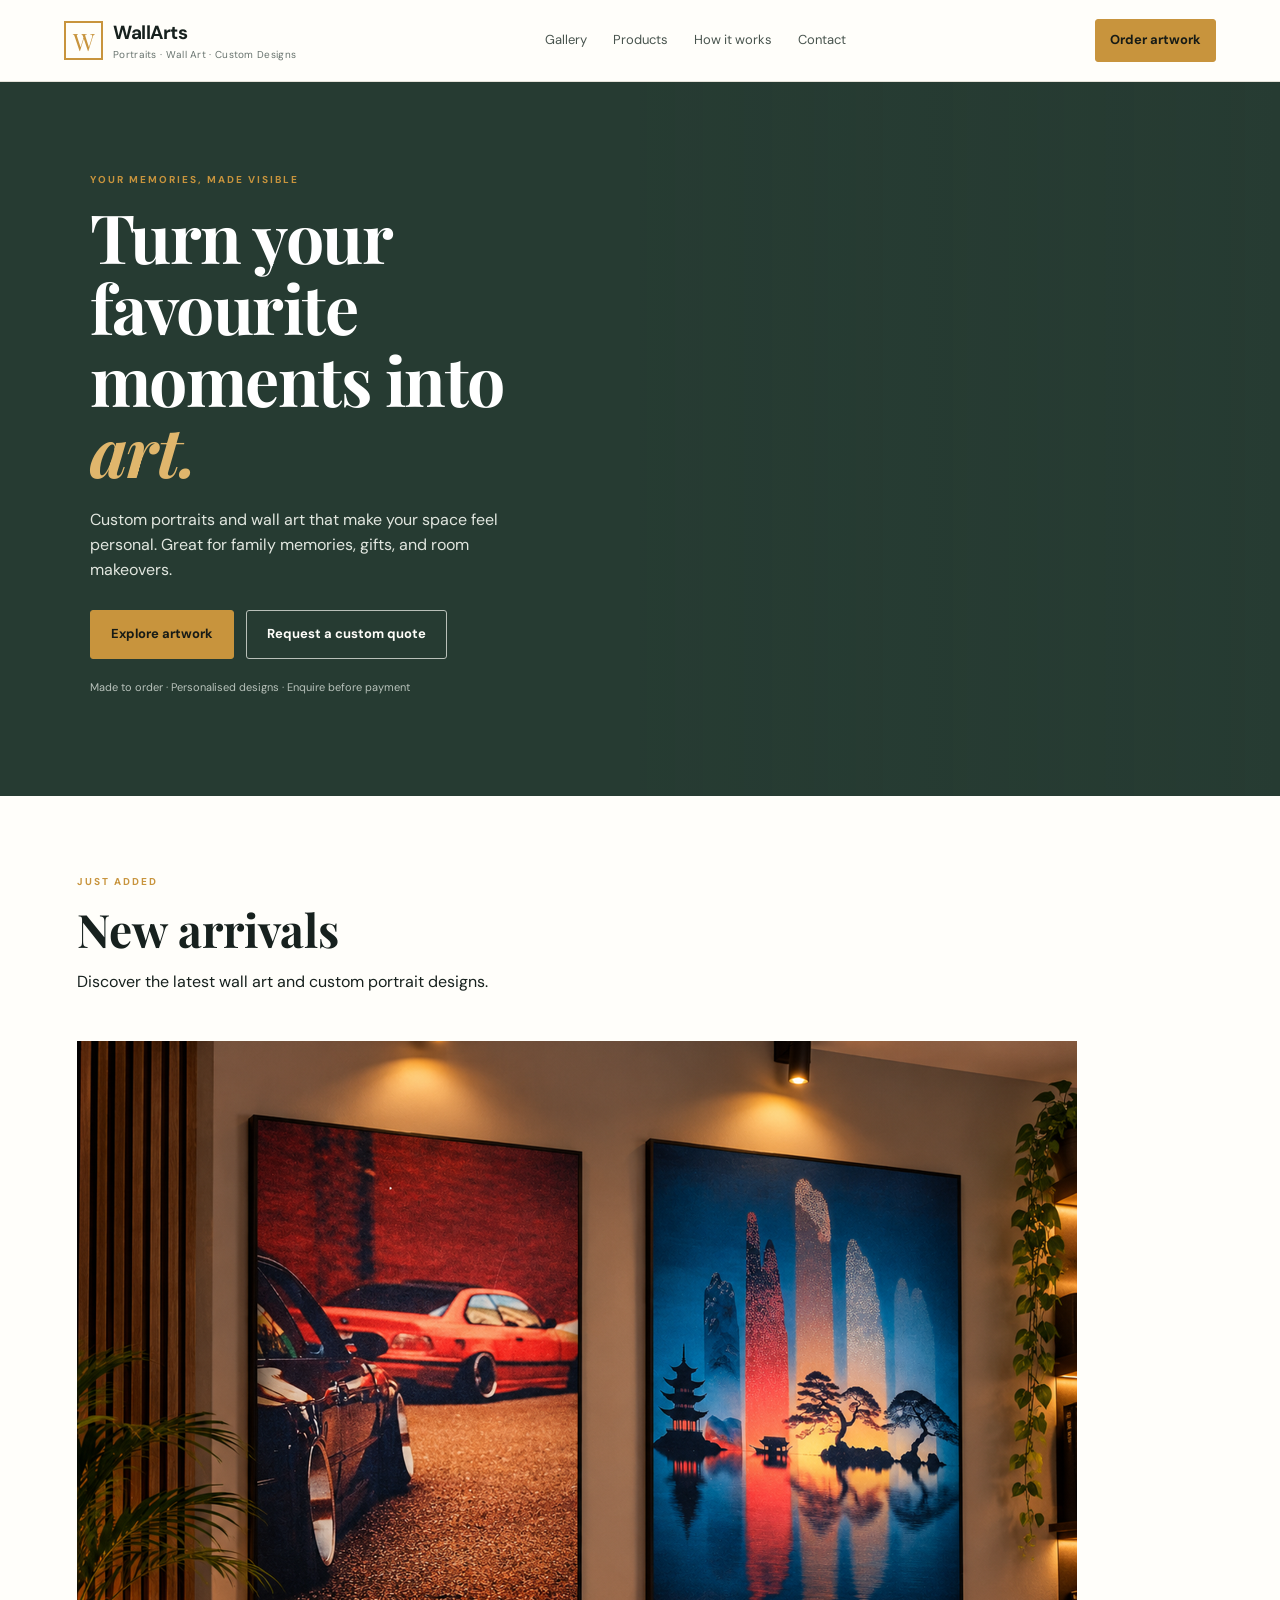
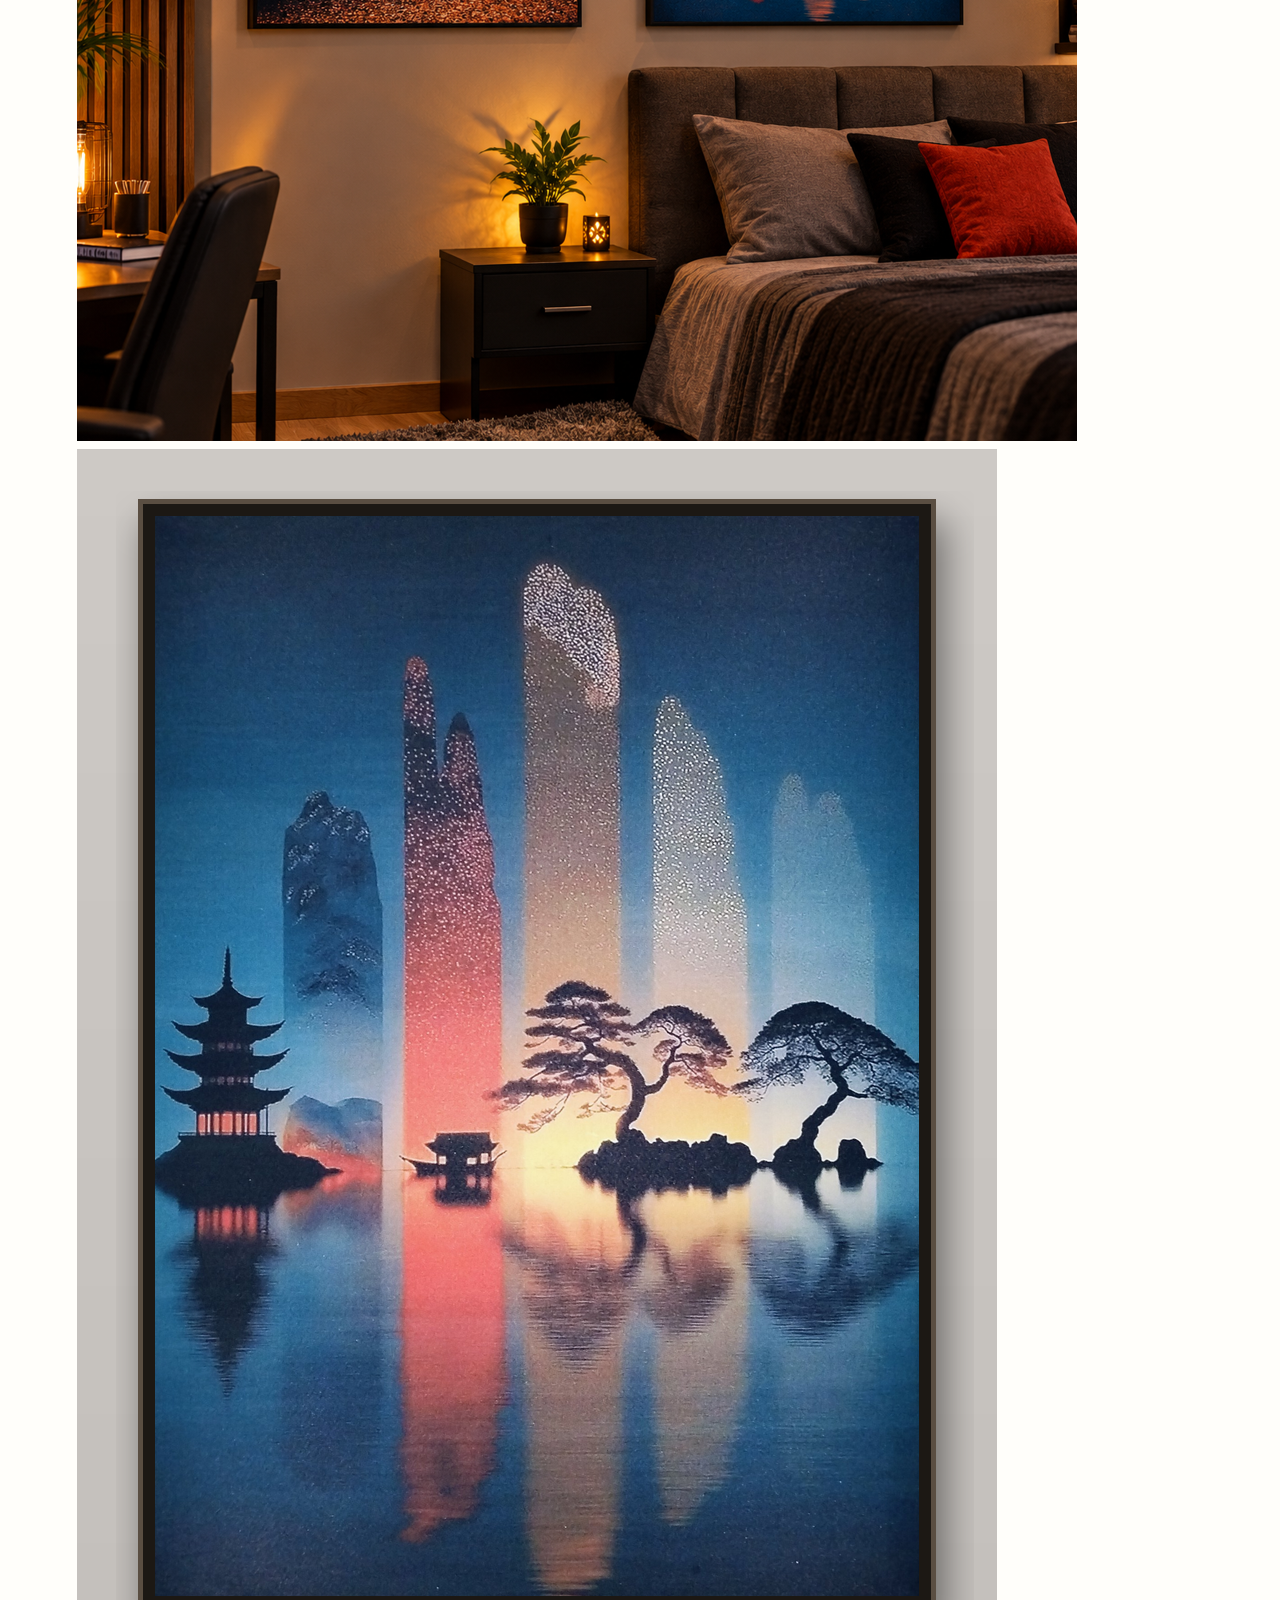
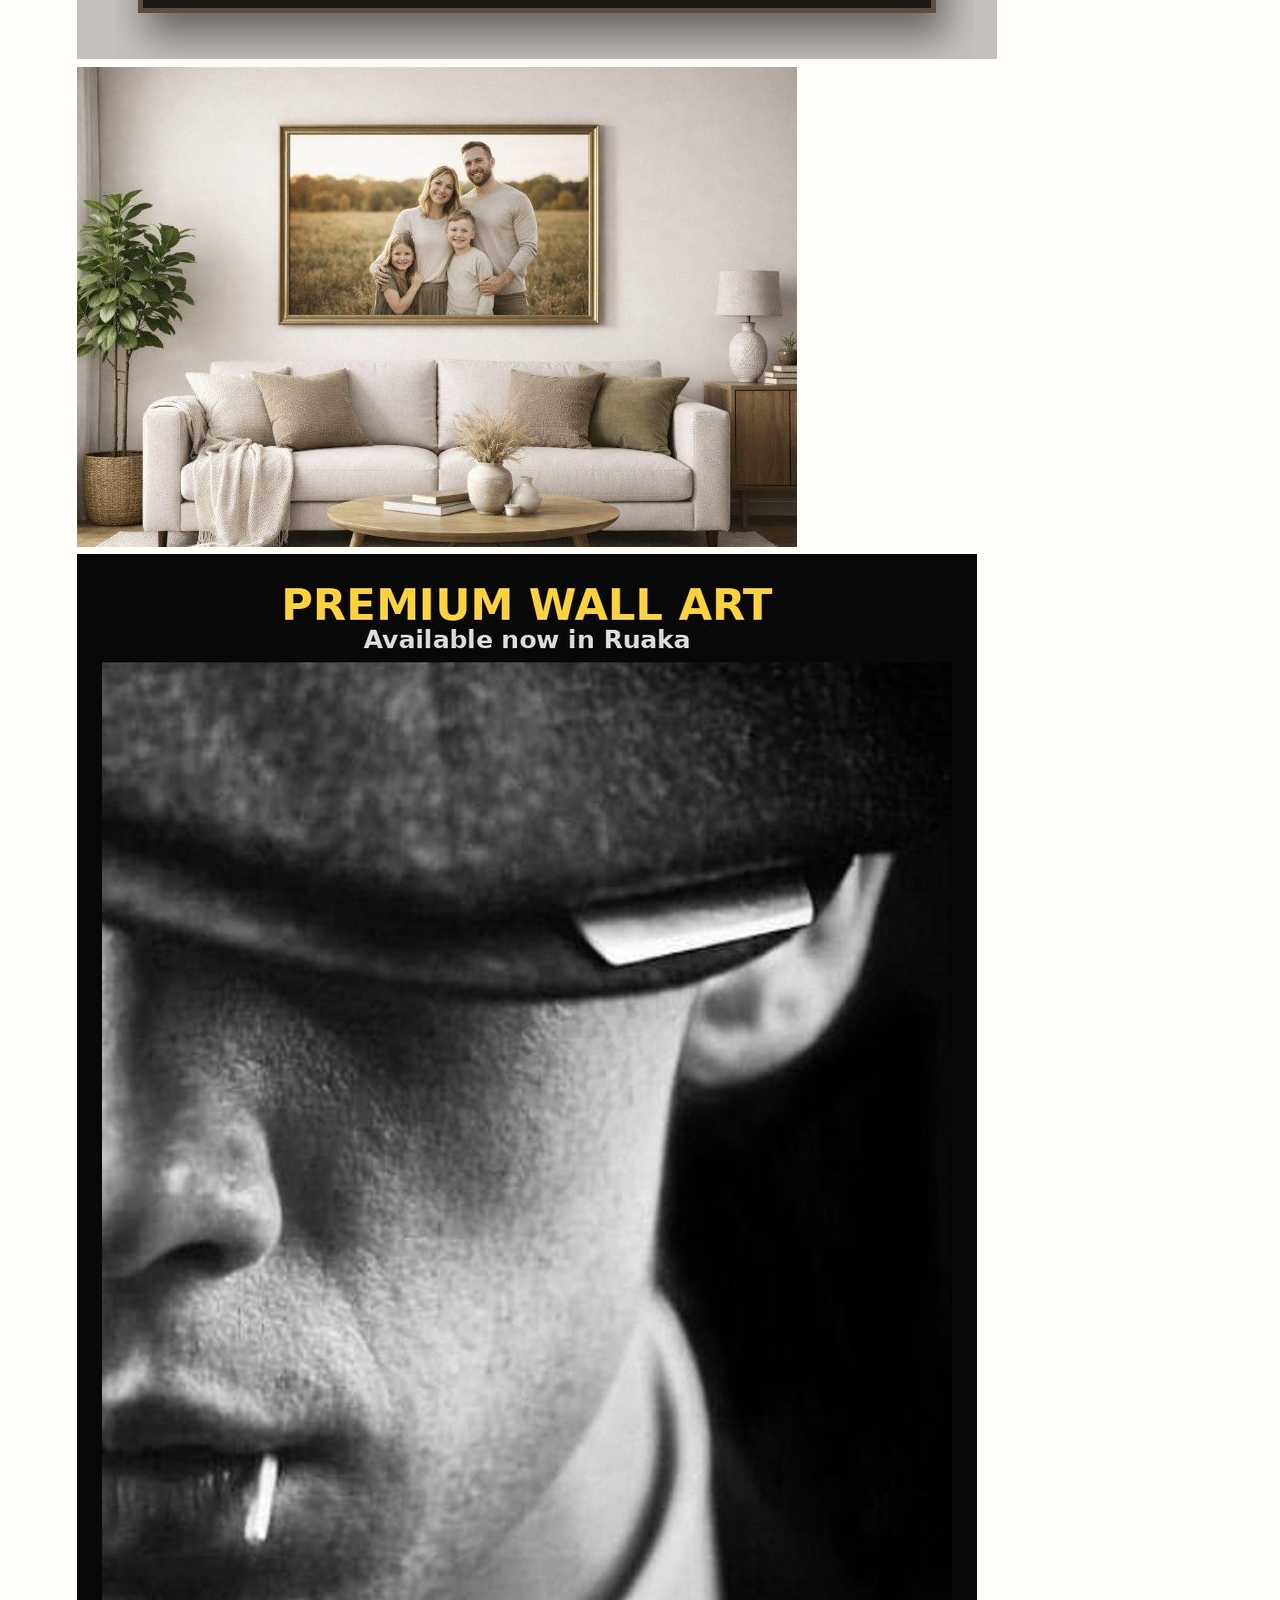
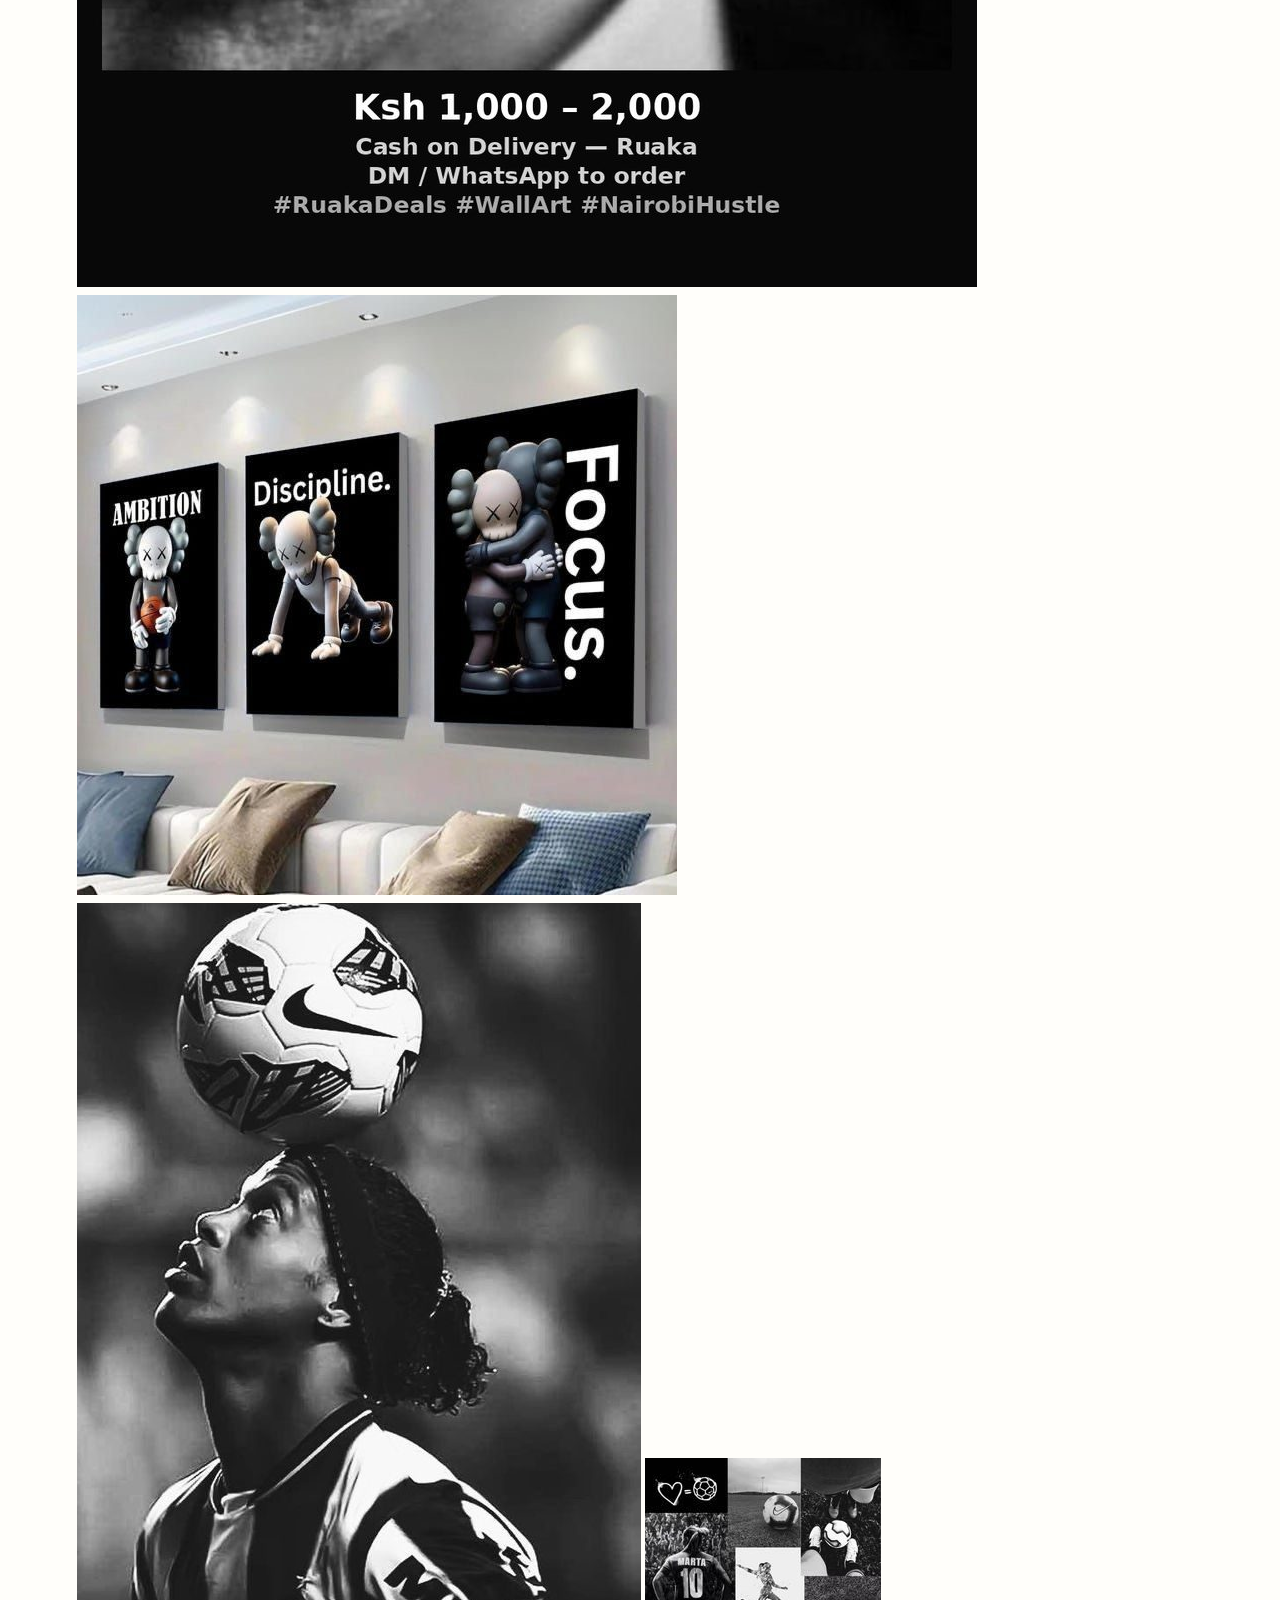
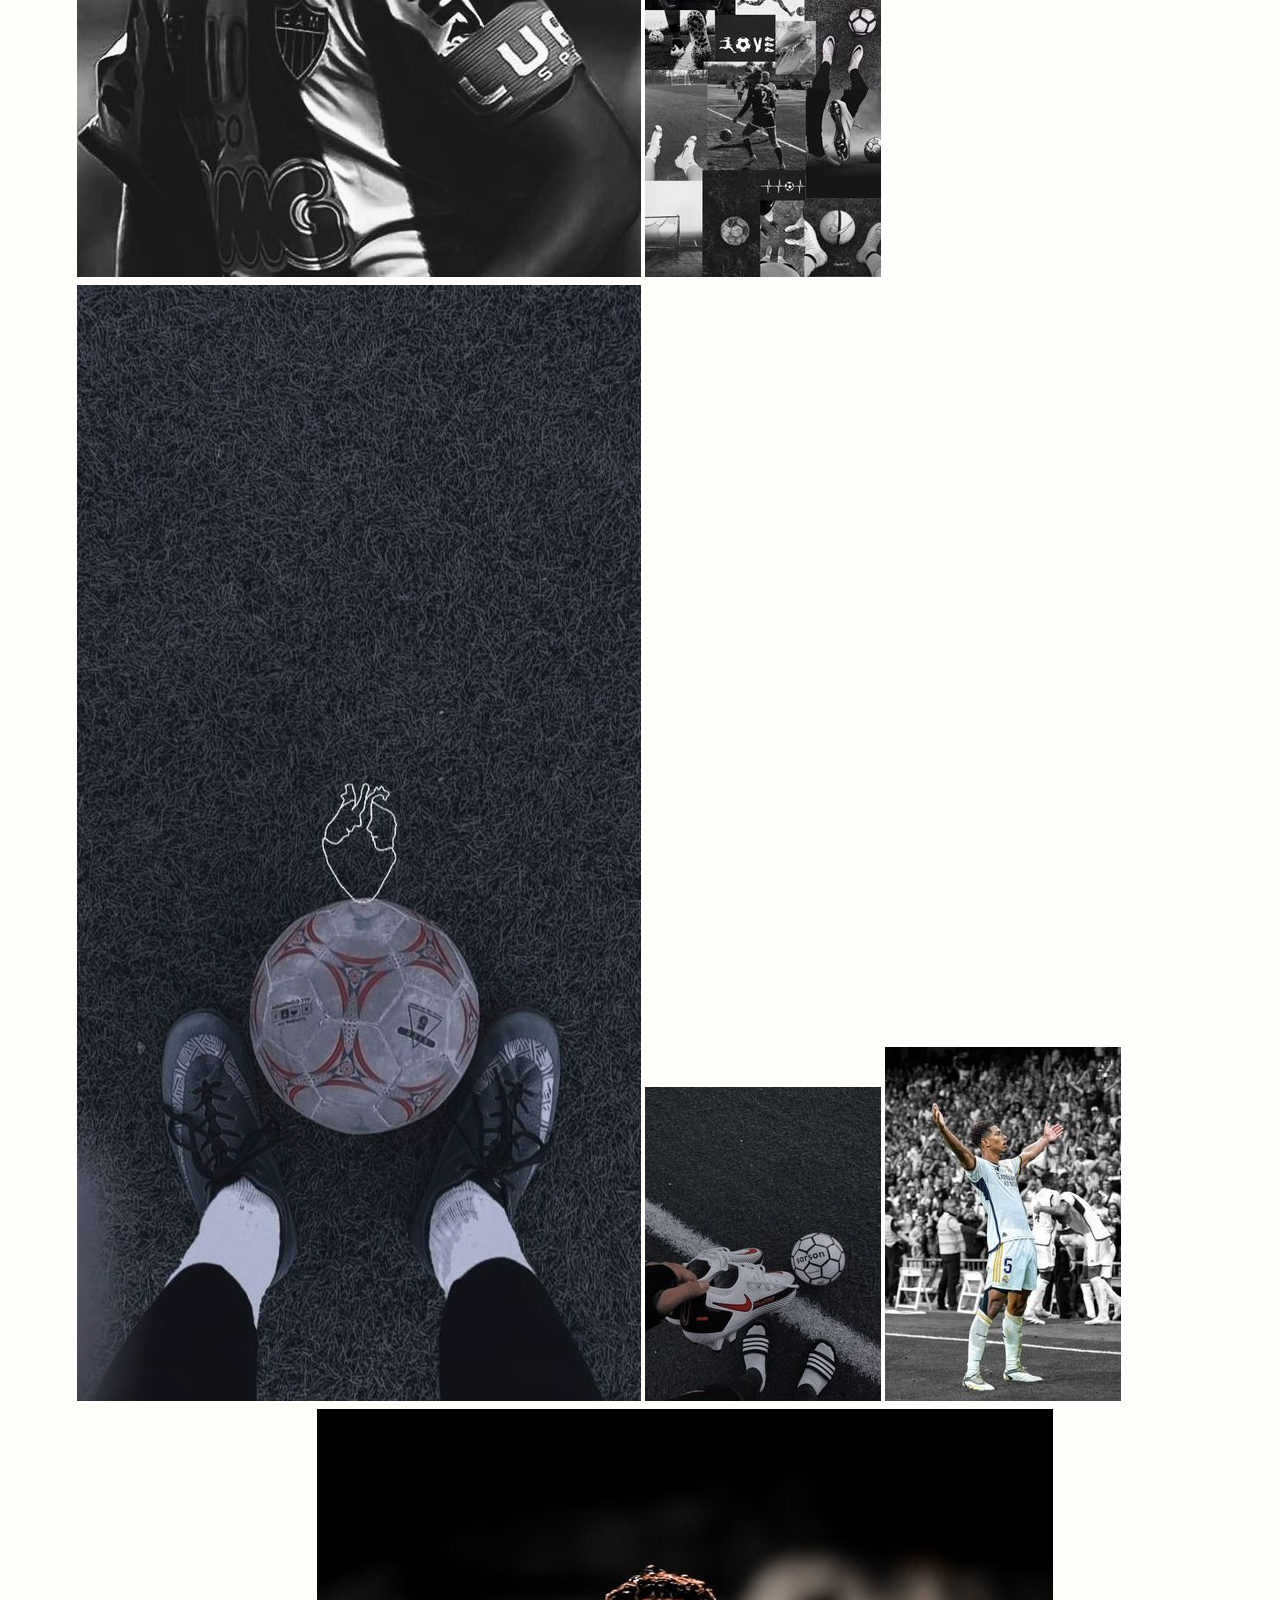
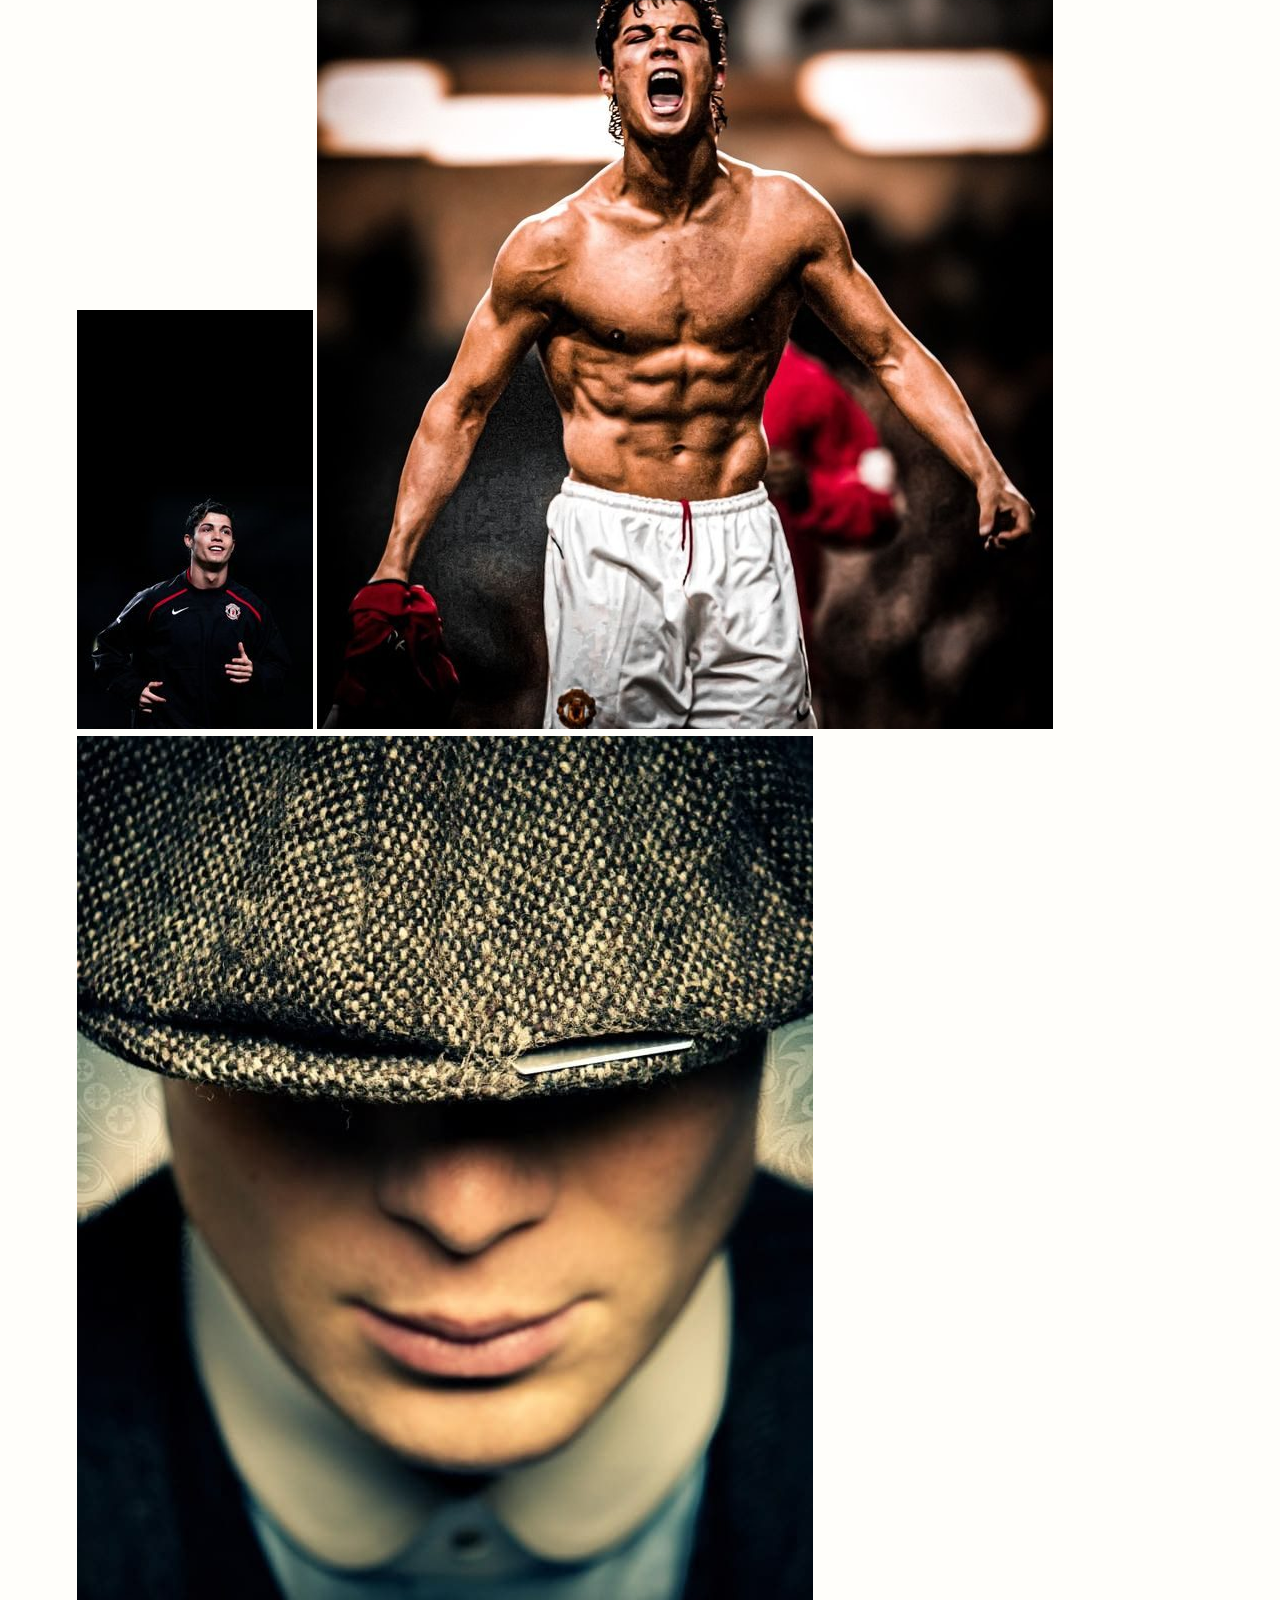
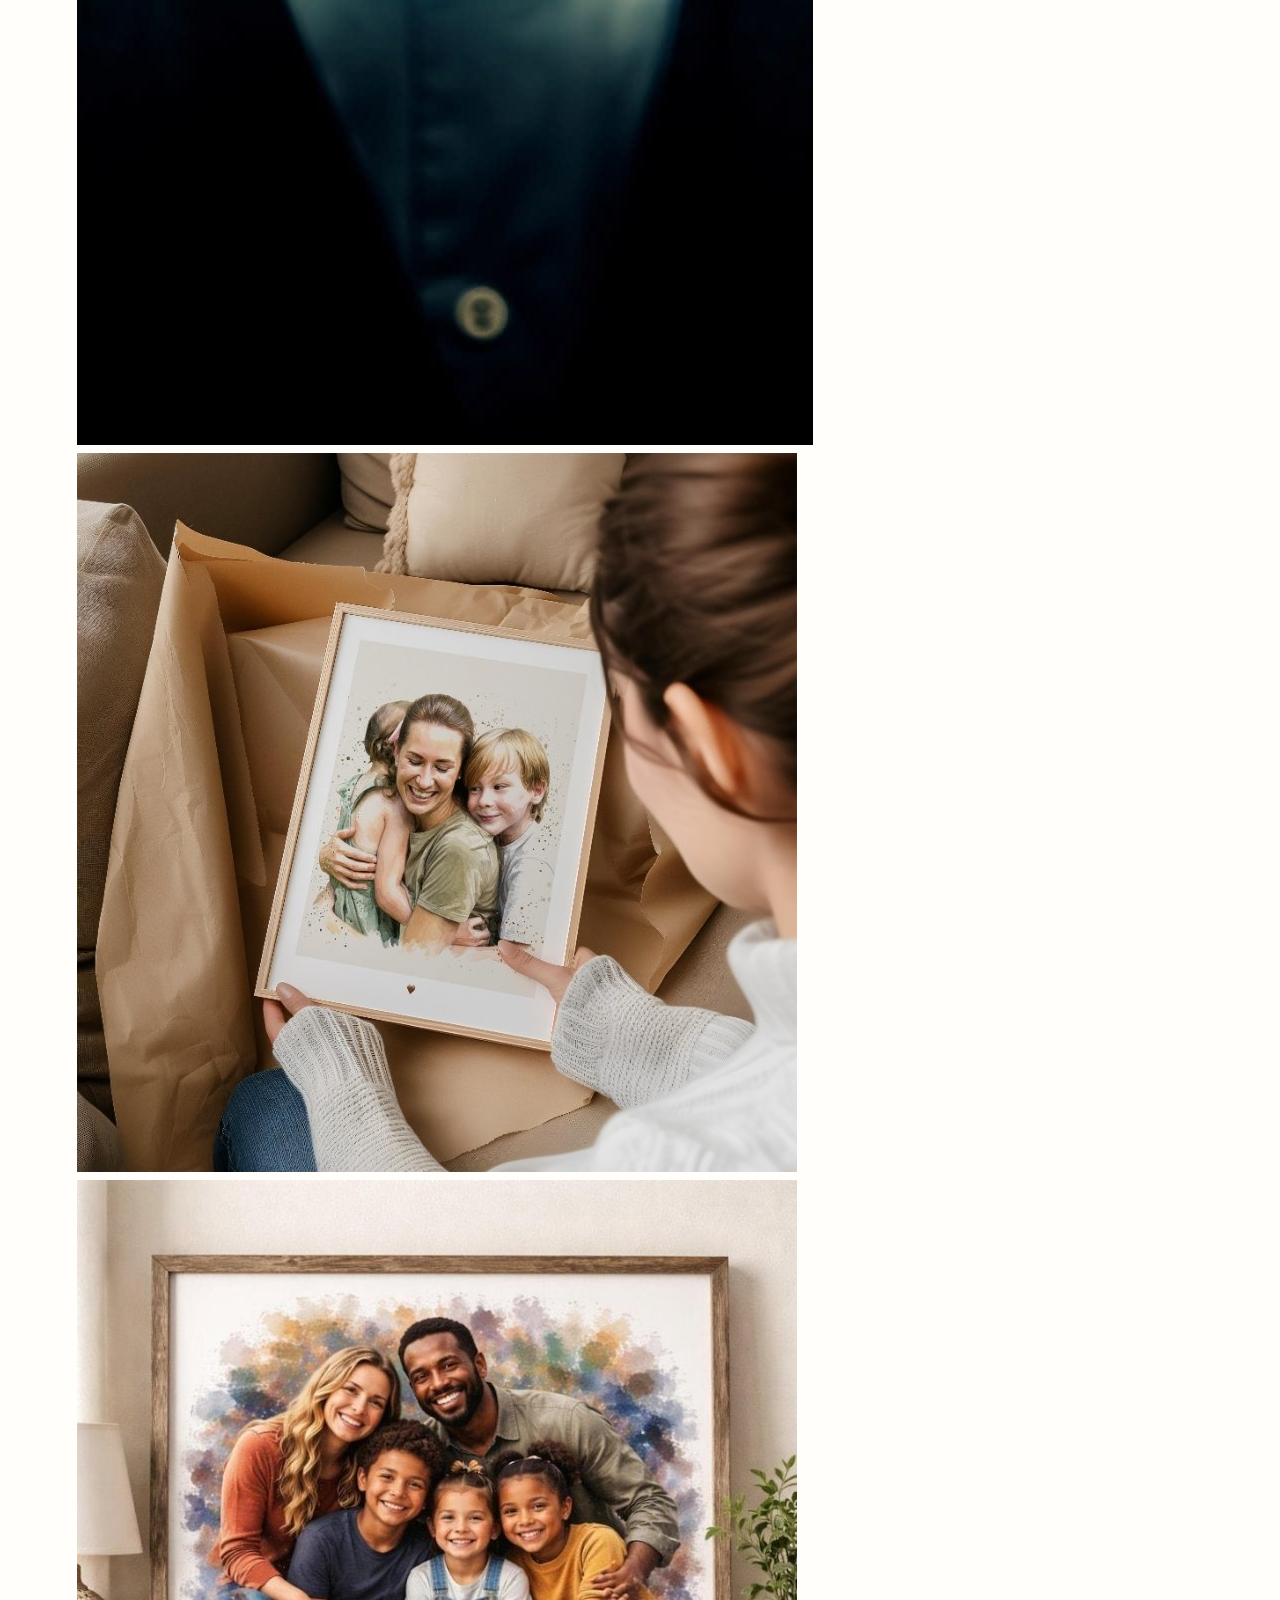
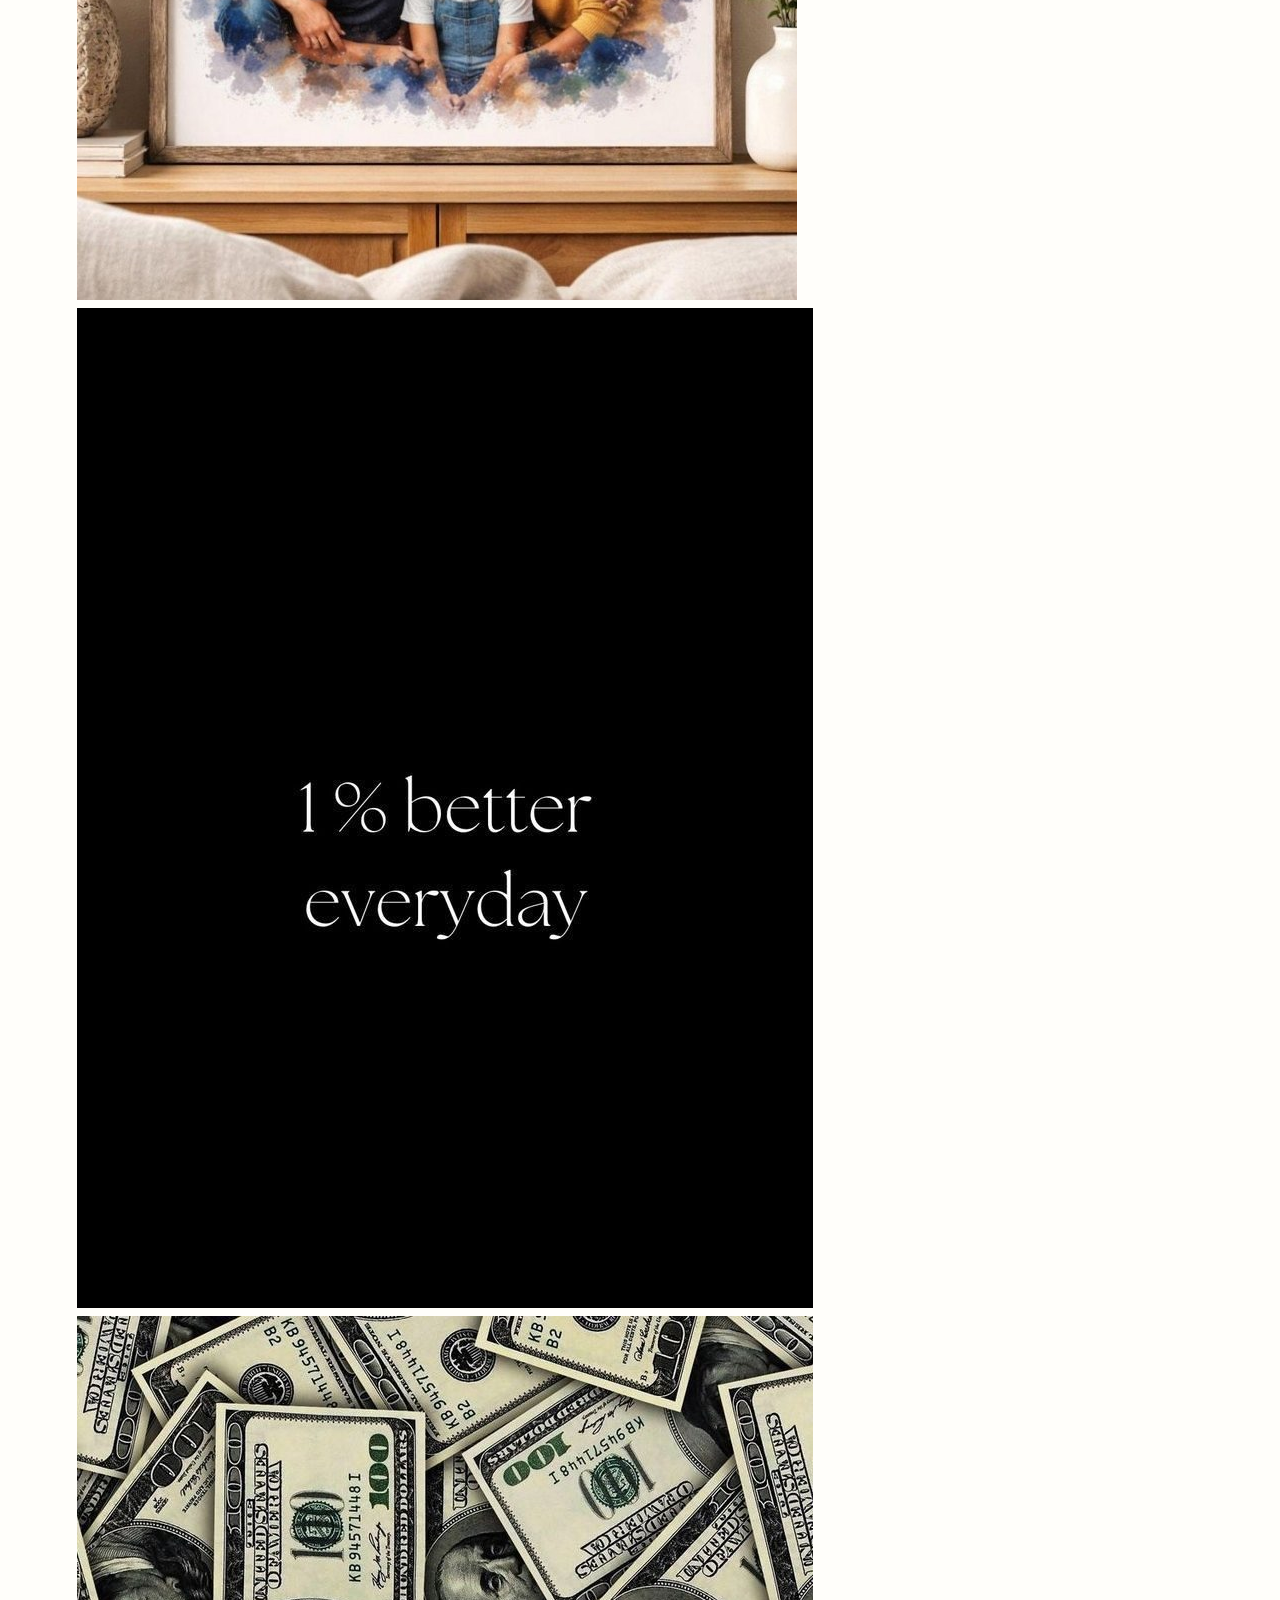
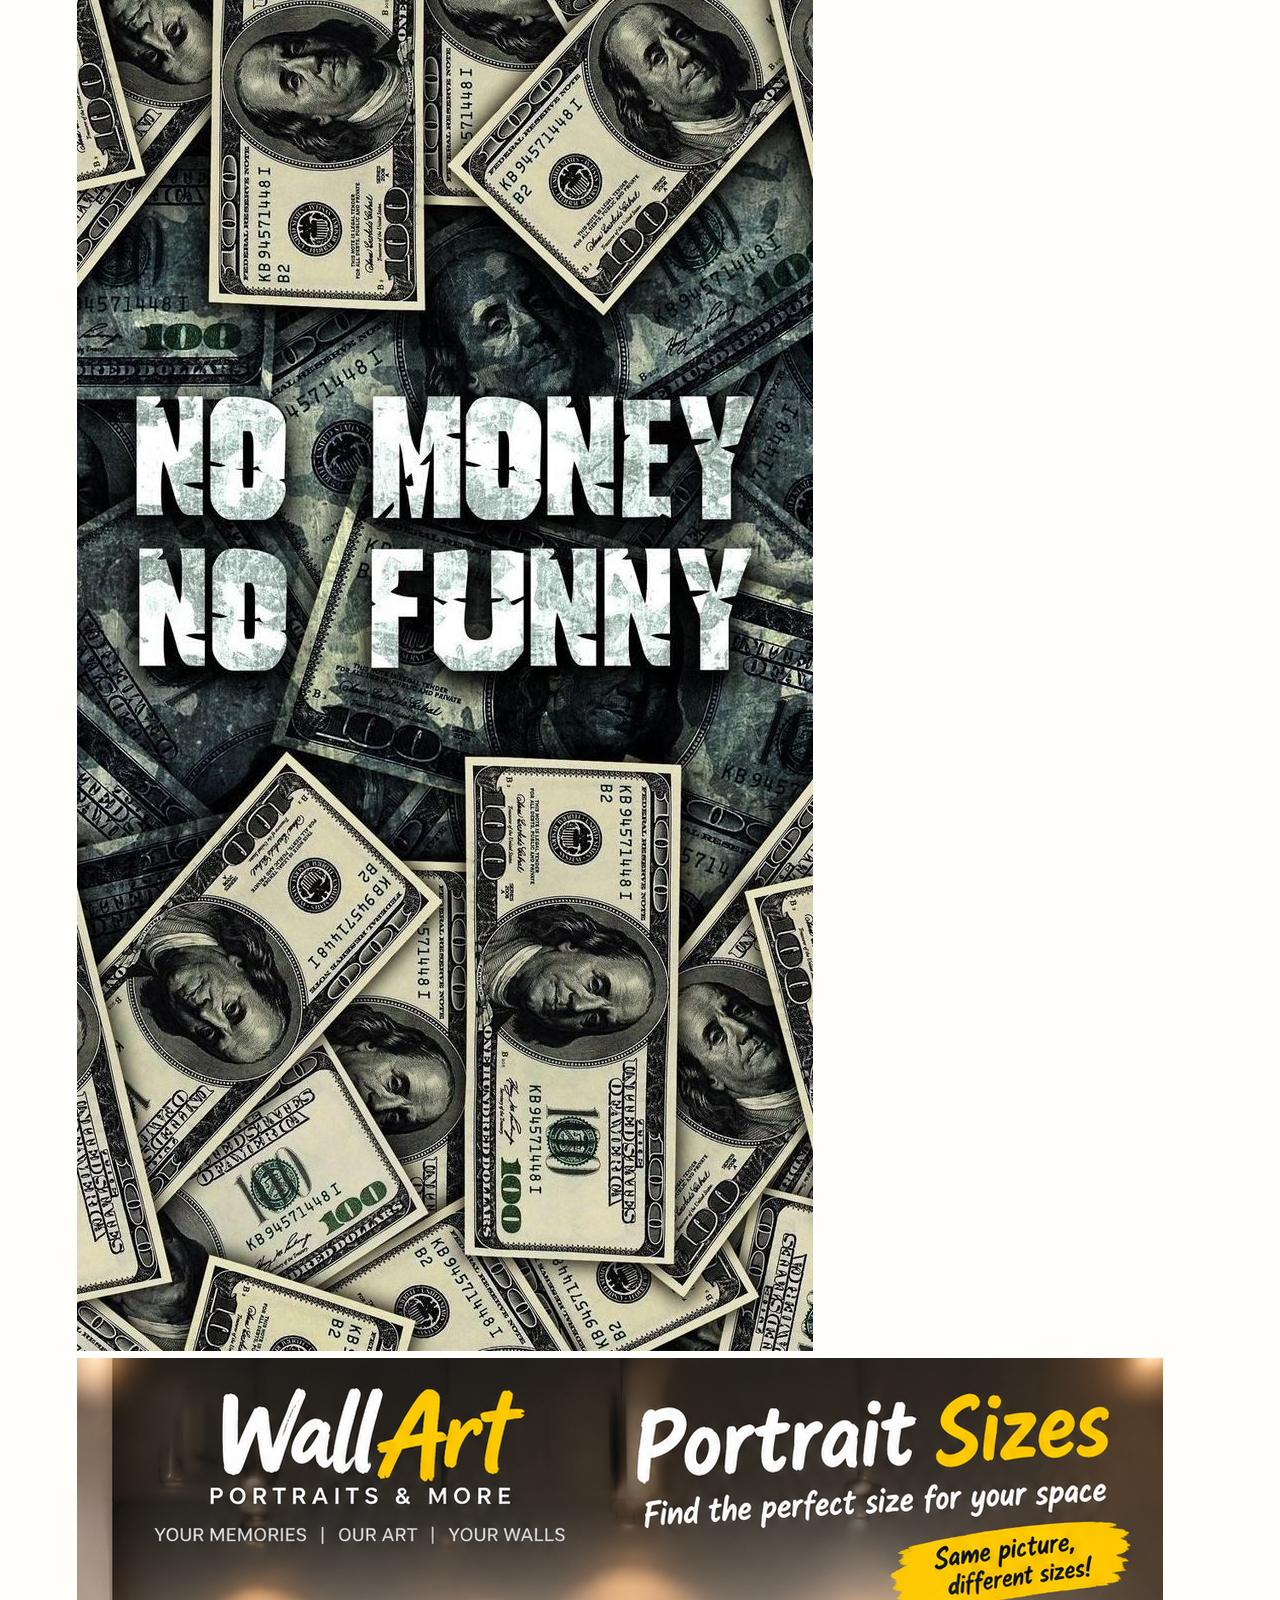
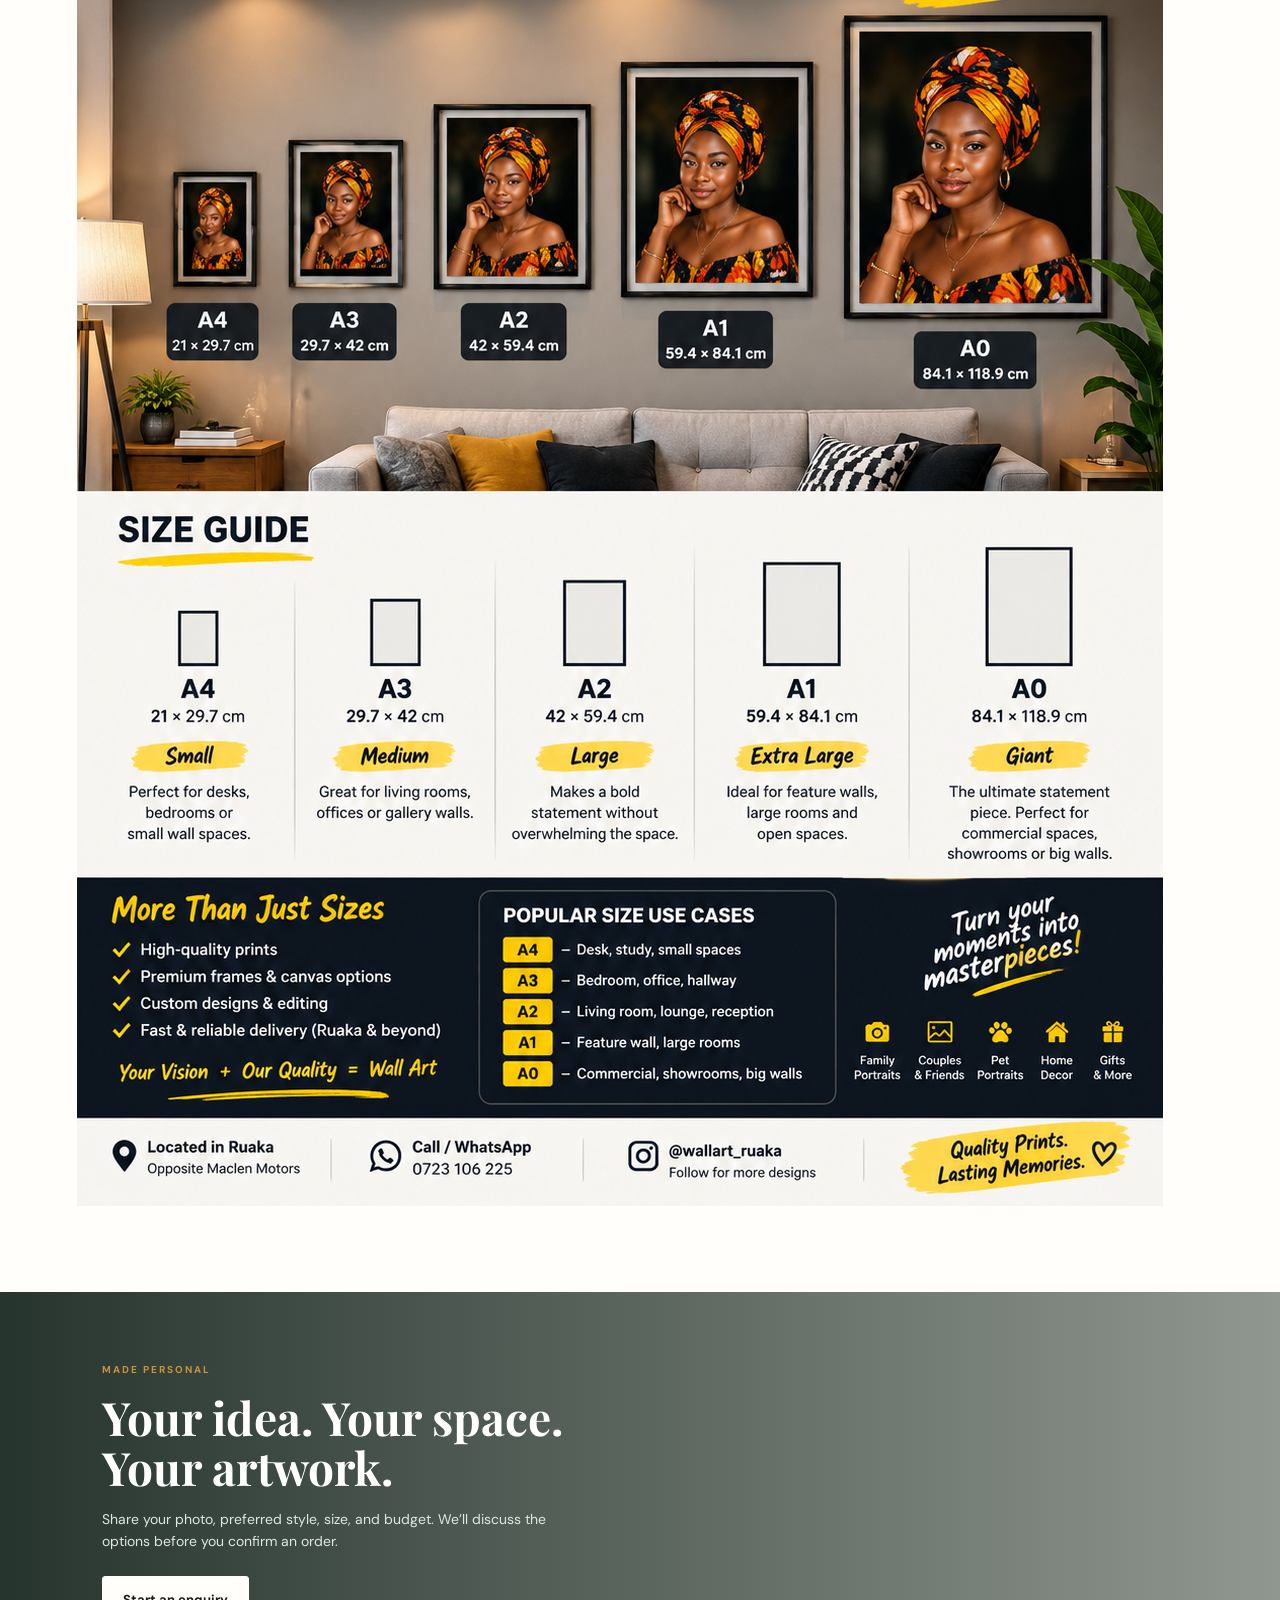
==== commit 09e48fcd: "Add a New Arrivals section with existing wall art images" ====
--- a/index.html
+++ b/index.html
@@ -4,7 +4,7 @@
   <meta charset="utf-8">
   <meta name="viewport" content="width=device-width, initial-scale=1">
   <meta name="description" content="Custom portraits and wall art made for your home, gifts, and special memories.">
-  <title>WallArts | Custom Portraits & Wall Art</title>
+  <title>WallArts | Custom Portraits &amp; Wall Art</title>
   <link rel="stylesheet" href="/styles.css">
 </head>
 <body>
@@ -26,28 +26,26 @@
     </section>
 
     <section class="section" id="products">
-      <div class="gallery-grid">
-  <img src="bedroom-wall.png" alt="Canvas wall art in a bedroom" loading="lazy">
-  <img src="japan-canvas.png" alt="Japanese landscape canvas" loading="lazy">
-  <img src="car-canvas.png" alt="Car canvas print" loading="lazy">
-  <img src="family-wall-art.jpg" alt="Family wall art" loading="lazy">
-  <img src="promo-ruaka.jpg" alt="Premium wall art available in Ruaka" loading="lazy">
-  <img src="canvas-set.jpg" alt="Motivational canvas set" loading="lazy">
-  <img src="football-1.jpg" alt="Football wall art" loading="lazy">
-  <img src="football-3.jpg" alt="Football boots and ball art" loading="lazy">
-  <img src="football-5.jpg" alt="Football wall art" loading="lazy">
-  <img src="football-9.jpg" alt="Football wall art" loading="lazy">
-  <img src="football-2.jpg" alt="Football collage art" loading="lazy">
-  <img src="football-8.jpg" alt="Football boots art" loading="lazy">
-  <img src="football-4.jpg" alt="Football boots art" loading="lazy">
-  <img src="football-6.jpg" alt="Football wall art" loading="lazy">
-  <img src="football-7.jpg" alt="Football wall art" loading="lazy">
-  <img src="portrait-1.jpg" alt="Black and white portrait art" loading="lazy">
-  <img src="portrait-2.jpg" alt="Portrait art" loading="lazy">
-  <img src="art-zebra.jpg" alt="Gold zebra illustration" loading="lazy">
-  <img src="quote-2.jpg" alt="Money themed wall art" loading="lazy">
-  <img src="quote-1.jpg" alt="Motivational quote art" loading="lazy">
-  <img src="neon-1.jpg" alt="Neon sign art" loading="lazy">
+      <div class="section-heading"><div><p class="eyebrow">JUST ADDED</p><h2>New arrivals</h2><p>Discover the latest wall art and custom portrait designs.</p></div></div>
+      <div class="gallery-grid" id="new-arrivals">
+        <img src="bedroom-wall.png" alt="Canvas wall art displayed in a bedroom" loading="lazy">
+        <img src="japan-canvas.png" alt="Japanese landscape canvas art" loading="lazy">
+        <img src="family-wall-art.jpg" alt="Family wall art" loading="lazy">
+        <img src="promo-ruaka.jpg" alt="Premium wall art available in Ruaka" loading="lazy">
+        <img src="canvas-set.jpg" alt="Motivational canvas set" loading="lazy">
+        <img src="football-1.jpg" alt="Football-themed wall art" loading="lazy">
+        <img src="football-2.jpg" alt="Football collage wall art" loading="lazy">
+        <img src="football-3.jpg" alt="Football boots and ball artwork" loading="lazy">
+        <img src="football-4.jpg" alt="Football boots wall art" loading="lazy">
+        <img src="football-5.jpg" alt="Football wall art" loading="lazy">
+        <img src="football-7.jpg" alt="Football wall art" loading="lazy">
+        <img src="football-9.jpg" alt="Football wall art" loading="lazy">
+        <img src="portrait-2.jpg" alt="Custom portrait artwork" loading="lazy">
+        <img src="portrait-gift.jpg" alt="Personalised portrait gift" loading="lazy">
+        <img src="watercolor-family.jpg" alt="Watercolor family portrait" loading="lazy">
+        <img src="quote-1.jpg" alt="Motivational quote wall art" loading="lazy">
+        <img src="quote-2.jpg" alt="Money-themed wall art" loading="lazy">
+        <img src="size-poster.png" alt="Wall art size guide" loading="lazy">
       </div>
     </section>
 
@@ -62,10 +60,16 @@
 
     <section class="contact-section" id="contact">
       <div><p class="eyebrow">LET’S MAKE SOMETHING MEANINGFUL</p><h2>Ready to order or ask a question?</h2><p>Send an enquiry with the product, preferred size, and any details you already know.</p></div>
-<form id="enquiry-form">
-  <label for="name">Your name</label><input id="name" name="name" required placeholder="Name">
-  <label for="product">What are you interested in?</label><select id="product" name="product"><option>Custom portrait</option><option>Family wall art</option><option>Canvas and wall pieces</option><option>Other / custom idea</option></select>
-  <label for="details">Details (optional)</label><textarea id="details" name="details" rows="3" placeholder="Size, style, budget, or delivery area"></textarea>
-  <a class="button button-outline" href="https://wa.me/254723106225?text=Hello%2C%20I%20am%20interested%20in%20your%20wall%20art" target="_blank" rel="noopener">Chat on WhatsApp</a>
-  <p class="microcopy">This opens WhatsApp with your message prepared; it does not send until you press Send.</p>
-</form>
+      <form id="enquiry-form">
+        <label for="name">Your name</label><input id="name" name="name" required placeholder="Name">
+        <label for="product">What are you interested in?</label><select id="product" name="product"><option>Custom portrait</option><option>Family wall art</option><option>Canvas and wall pieces</option><option>Other / custom idea</option></select>
+        <label for="details">Details (optional)</label><textarea id="details" name="details" rows="3" placeholder="Size, style, budget, or delivery area"></textarea>
+        <a class="button button-outline" href="https://wa.me/254723106225?text=Hello%2C%20I%20am%20interested%20in%20your%20wall%20art" target="_blank" rel="noopener">Chat on WhatsApp</a>
+        <p class="microcopy">This opens WhatsApp with your message prepared; it does not send until you press Send.</p>
+      </form>
+    </section>
+  </main>
+  <footer class="site-footer"><p>© <span id="year"></span> WallArts. Made with care.</p></footer>
+  <script src="/script.js"></script>
+</body>
+</html>
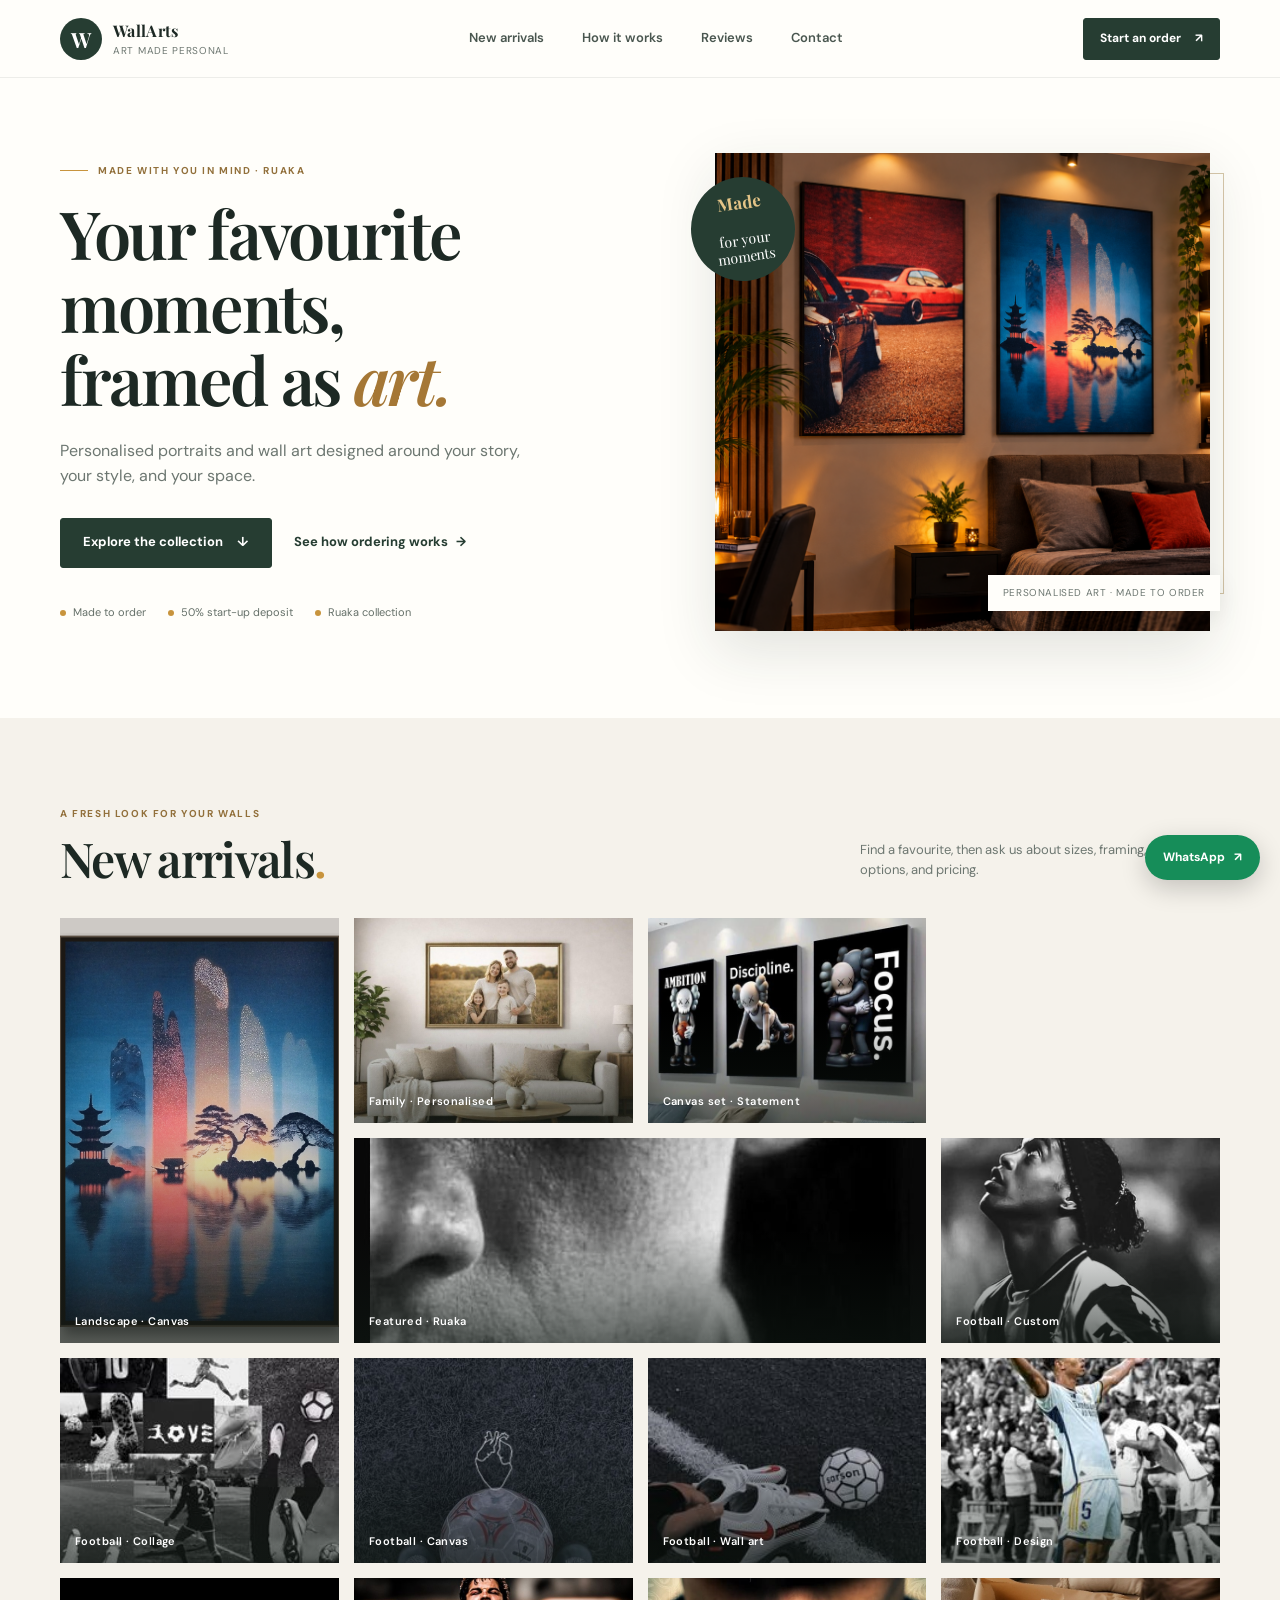
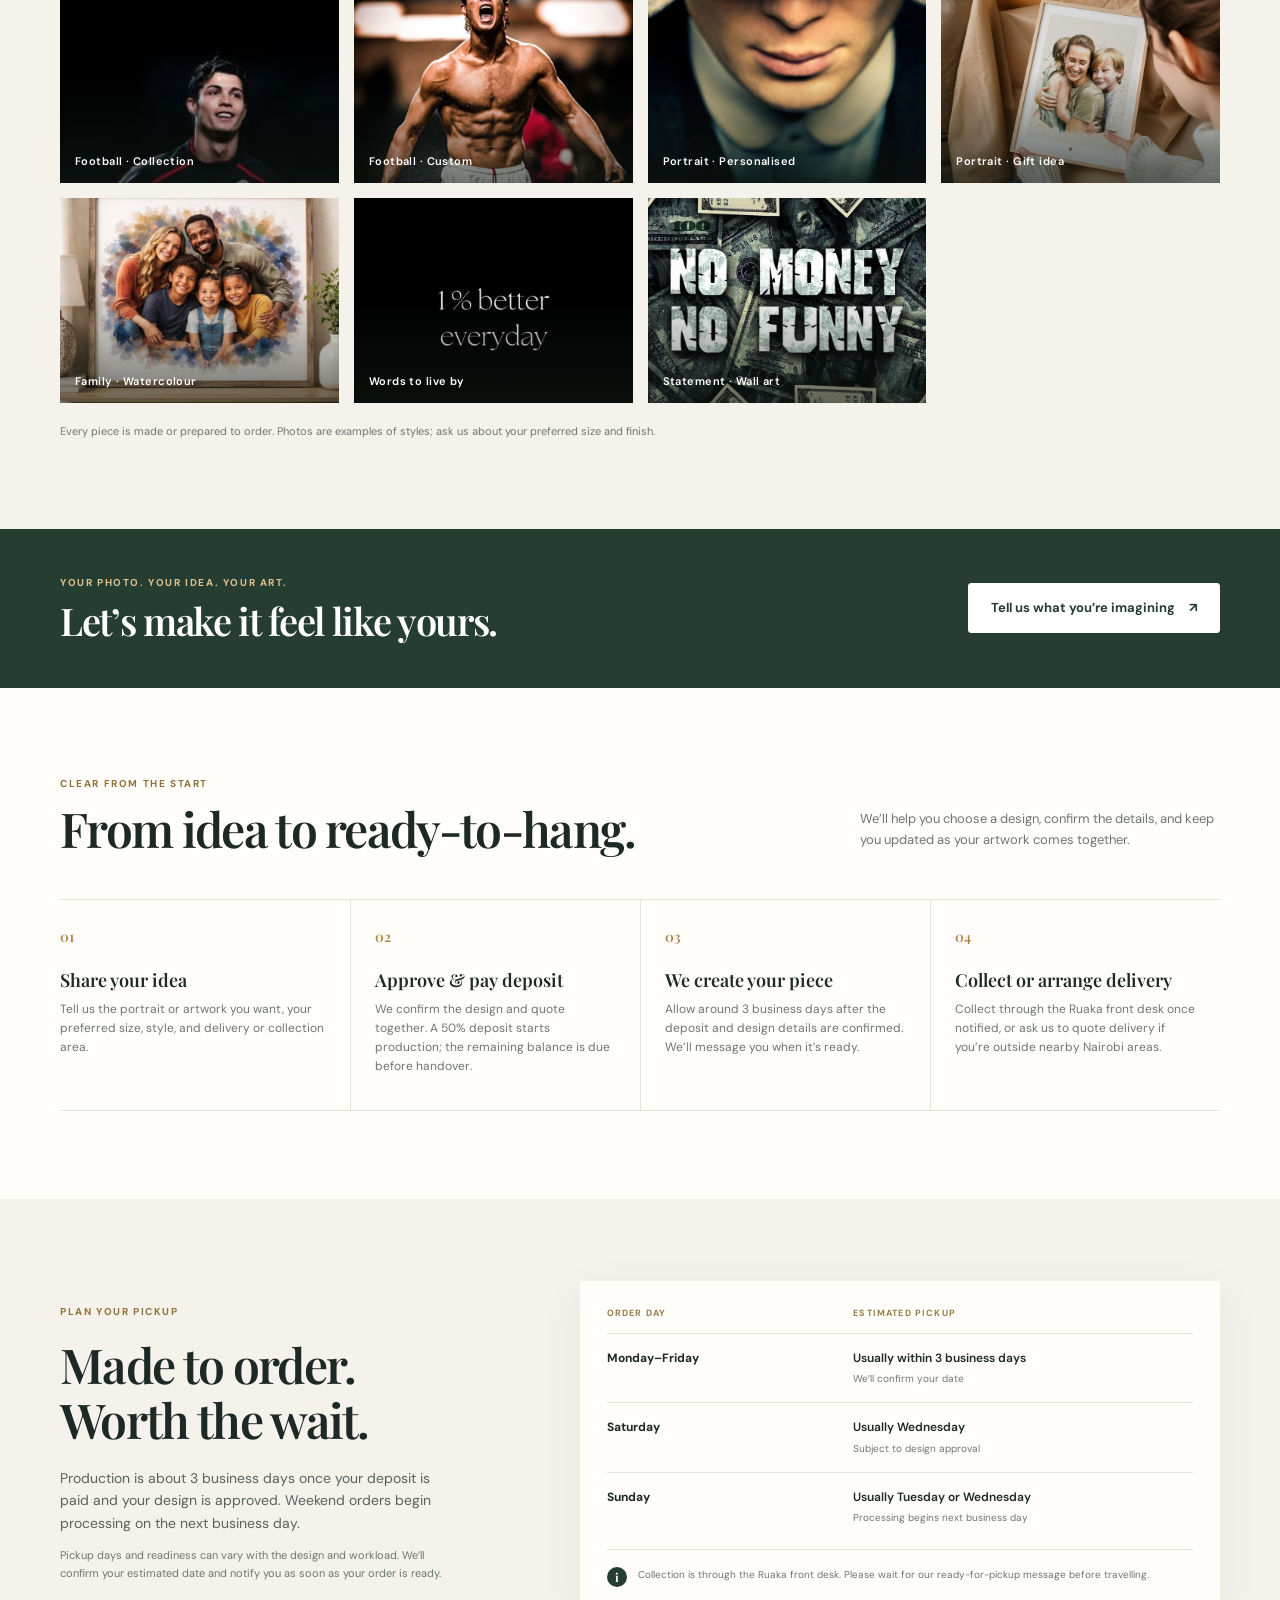
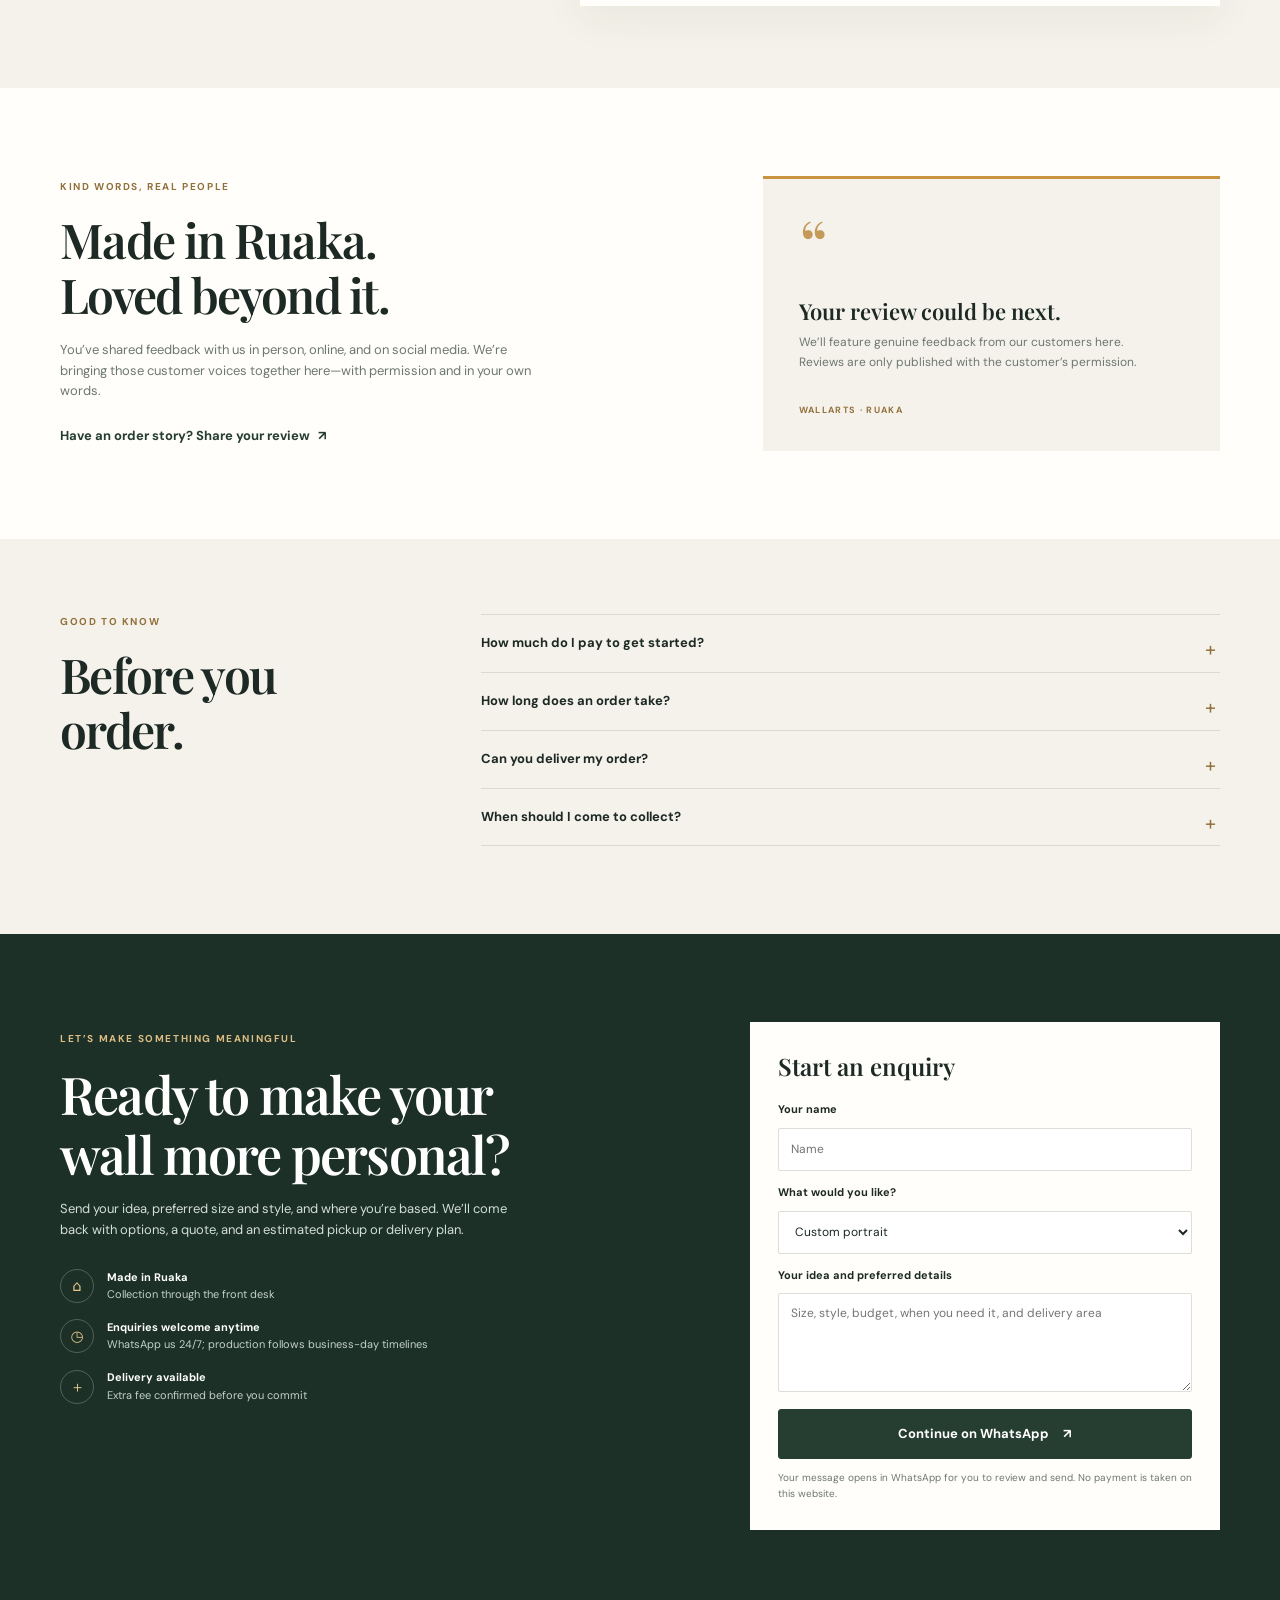
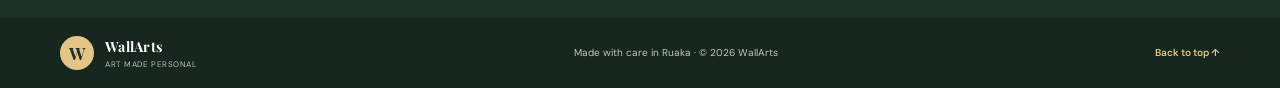
==== commit 1cbb6e80: "Refresh WallArts layout, add Ruaka ordering and pickup details, reviews and FAQ" ====
--- a/index.html
+++ b/index.html
@@ -3,73 +3,133 @@
 <head>
   <meta charset="utf-8">
   <meta name="viewport" content="width=device-width, initial-scale=1">
-  <meta name="description" content="Custom portraits and wall art made for your home, gifts, and special memories.">
-  <title>WallArts | Custom Portraits &amp; Wall Art</title>
+  <meta name="theme-color" content="#f8f6f1">
+  <meta name="description" content="Personalised portraits and wall art, made to order in Ruaka. Browse the collection, check turnaround and pickup details, and enquire on WhatsApp.">
+  <title>WallArts | Personalised Portraits &amp; Wall Art in Ruaka</title>
+  <link rel="preconnect" href="https://fonts.googleapis.com">
+  <link rel="preconnect" href="https://fonts.gstatic.com" crossorigin>
+  <link href="https://fonts.googleapis.com/css2?family=DM+Sans:wght@400;500;600;700&family=Playfair+Display:wght@600;700&display=swap" rel="stylesheet">
   <link rel="stylesheet" href="/styles.css">
 </head>
 <body>
   <header class="site-header">
-    <a class="brand" href="#" aria-label="WallArts home"><span class="brand-mark">W</span><span><strong>WallArts</strong><small>Portraits · Wall Art · Custom Designs</small></span></a>
-    <nav><a href="#gallery">Gallery</a><a href="#products">Products</a><a href="#how">How it works</a><a href="#contact">Contact</a></nav>
-    <a class="button button-small" href="#contact">Order artwork</a>
+    <a class="brand" href="#home" aria-label="WallArts home"><span class="brand-mark">W</span><span class="brand-copy"><strong>WallArts</strong><small>Art made personal</small></span></a>
+    <nav class="main-nav" aria-label="Main navigation">
+      <a href="#new-arrivals">New arrivals</a><a href="#how">How it works</a><a href="#reviews">Reviews</a><a href="#contact">Contact</a>
+    </nav>
+    <a class="button button-small header-cta" href="#contact">Start an order <span aria-hidden="true">↗</span></a>
   </header>
-  <main>
-    <section class="hero">
+
+  <main id="home">
+    <section class="hero page-wrap">
       <div class="hero-copy">
-        <p class="eyebrow">YOUR MEMORIES, MADE VISIBLE</p>
-        <h1>Turn your favourite moments into <em>art.</em></h1>
-        <p class="hero-intro">Custom portraits and wall art that make your space feel personal. Great for family memories, gifts, and room makeovers.</p>
-        <div class="actions"><a class="button" href="#products">Explore artwork</a><a class="button button-outline" href="#contact">Request a custom quote</a></div>
-        <p class="microcopy">Made to order · Personalised designs · Enquire before payment</p>
+        <p class="eyebrow"><span class="eyebrow-line"></span> MADE WITH YOU IN MIND · RUAKA</p>
+        <h1>Your favourite moments,<br>framed as <em>art.</em></h1>
+        <p class="hero-intro">Personalised portraits and wall art designed around your story, your style, and your space.</p>
+        <div class="actions"><a class="button" href="#new-arrivals">Explore the collection <span aria-hidden="true">↓</span></a><a class="text-link" href="#how">See how ordering works <span aria-hidden="true">→</span></a></div>
+        <div class="hero-notes"><span><i></i> Made to order</span><span><i></i> 50% start-up deposit</span><span><i></i> Ruaka collection</span></div>
       </div>
-      <div class="hero-image" role="img" aria-label="Framed art in a warm modern living room"></div>
+      <a class="hero-art" href="#new-arrivals" aria-label="Explore custom wall art">
+        <img src="bedroom-wall.png" alt="Wall art styled in a bedroom" fetchpriority="high">
+        <span class="hero-sticker"><strong>Made</strong><br>for your<br>moments</span>
+        <span class="image-caption">Personalised art · made to order</span>
+      </a>
     </section>
 
-    <section class="section" id="products">
-      <div class="section-heading"><div><p class="eyebrow">JUST ADDED</p><h2>New arrivals</h2><p>Discover the latest wall art and custom portrait designs.</p></div></div>
-      <div class="gallery-grid" id="new-arrivals">
-        <img src="bedroom-wall.png" alt="Canvas wall art displayed in a bedroom" loading="lazy">
-        <img src="japan-canvas.png" alt="Japanese landscape canvas art" loading="lazy">
-        <img src="family-wall-art.jpg" alt="Family wall art" loading="lazy">
-        <img src="promo-ruaka.jpg" alt="Premium wall art available in Ruaka" loading="lazy">
-        <img src="canvas-set.jpg" alt="Motivational canvas set" loading="lazy">
-        <img src="football-1.jpg" alt="Football-themed wall art" loading="lazy">
-        <img src="football-2.jpg" alt="Football collage wall art" loading="lazy">
-        <img src="football-3.jpg" alt="Football boots and ball artwork" loading="lazy">
-        <img src="football-4.jpg" alt="Football boots wall art" loading="lazy">
-        <img src="football-5.jpg" alt="Football wall art" loading="lazy">
-        <img src="football-7.jpg" alt="Football wall art" loading="lazy">
-        <img src="football-9.jpg" alt="Football wall art" loading="lazy">
-        <img src="portrait-2.jpg" alt="Custom portrait artwork" loading="lazy">
-        <img src="portrait-gift.jpg" alt="Personalised portrait gift" loading="lazy">
-        <img src="watercolor-family.jpg" alt="Watercolor family portrait" loading="lazy">
-        <img src="quote-1.jpg" alt="Motivational quote wall art" loading="lazy">
-        <img src="quote-2.jpg" alt="Money-themed wall art" loading="lazy">
-        <img src="size-poster.png" alt="Wall art size guide" loading="lazy">
+    <section class="section arrivals-section" id="new-arrivals">
+      <div class="page-wrap">
+        <div class="section-heading">
+          <div><p class="eyebrow">A FRESH LOOK FOR YOUR WALLS</p><h2>New arrivals<span class="heading-dot">.</span></h2></div>
+          <p>Find a favourite, then ask us about sizes, framing, custom options, and pricing.</p>
+        </div>
+        <div class="gallery-grid">
+          <a class="art-card art-card-tall" href="#contact"><img src="japan-canvas.png" alt="Japanese landscape canvas art" loading="lazy"><span class="art-label">Landscape · Canvas</span></a>
+          <a class="art-card" href="#contact"><img src="family-wall-art.jpg" alt="Family wall art" loading="lazy"><span class="art-label">Family · Personalised</span></a>
+          <a class="art-card" href="#contact"><img src="canvas-set.jpg" alt="Motivational canvas set" loading="lazy"><span class="art-label">Canvas set · Statement</span></a>
+          <a class="art-card art-card-wide" href="#contact"><img src="promo-ruaka.jpg" alt="Wall art available in Ruaka" loading="lazy"><span class="art-label">Featured · Ruaka</span></a>
+          <a class="art-card" href="#contact"><img src="football-1.jpg" alt="Football-themed wall art" loading="lazy"><span class="art-label">Football · Custom</span></a>
+          <a class="art-card" href="#contact"><img src="football-2.jpg" alt="Football collage wall art" loading="lazy"><span class="art-label">Football · Collage</span></a>
+          <a class="art-card" href="#contact"><img src="football-3.jpg" alt="Football boots and ball artwork" loading="lazy"><span class="art-label">Football · Canvas</span></a>
+          <a class="art-card" href="#contact"><img src="football-4.jpg" alt="Football boots wall art" loading="lazy"><span class="art-label">Football · Wall art</span></a>
+          <a class="art-card" href="#contact"><img src="football-5.jpg" alt="Football wall art" loading="lazy"><span class="art-label">Football · Design</span></a>
+          <a class="art-card" href="#contact"><img src="football-7.jpg" alt="Football wall art" loading="lazy"><span class="art-label">Football · Collection</span></a>
+          <a class="art-card" href="#contact"><img src="football-9.jpg" alt="Football wall art" loading="lazy"><span class="art-label">Football · Custom</span></a>
+          <a class="art-card" href="#contact"><img src="portrait-2.jpg" alt="Personalised portrait artwork" loading="lazy"><span class="art-label">Portrait · Personalised</span></a>
+          <a class="art-card" href="#contact"><img src="portrait-gift.jpg" alt="Personalised portrait gift" loading="lazy"><span class="art-label">Portrait · Gift idea</span></a>
+          <a class="art-card" href="#contact"><img src="watercolor-family.jpg" alt="Watercolor family portrait" loading="lazy"><span class="art-label">Family · Watercolour</span></a>
+          <a class="art-card" href="#contact"><img src="quote-1.jpg" alt="Motivational quote wall art" loading="lazy"><span class="art-label">Words to live by</span></a>
+          <a class="art-card" href="#contact"><img src="quote-2.jpg" alt="Money-themed wall art" loading="lazy"><span class="art-label">Statement · Wall art</span></a>
+        </div>
+        <p class="gallery-note">Every piece is made or prepared to order. Photos are examples of styles; ask us about your preferred size and finish.</p>
       </div>
     </section>
 
-    <section class="gallery-band" id="gallery">
-      <div><p class="eyebrow">MADE PERSONAL</p><h2>Your idea. Your space. Your artwork.</h2><p>Share your photo, preferred style, size, and budget. We’ll discuss the options before you confirm an order.</p><a class="button button-light" href="#contact">Start an enquiry</a></div>
+    <section class="personal-band">
+      <div class="page-wrap personal-inner"><div><p class="eyebrow">YOUR PHOTO. YOUR IDEA. YOUR ART.</p><h2>Let’s make it feel like yours.</h2></div><a class="button button-light" href="#contact">Tell us what you’re imagining <span aria-hidden="true">↗</span></a></div>
     </section>
 
-    <section class="section steps" id="how">
-      <div class="section-heading"><div><p class="eyebrow">SIMPLE PROCESS</p><h2>How ordering works</h2></div></div>
-      <div class="step-grid"><div><span>01</span><h3>Tell us your idea</h3><p>Choose a product and share the photo, theme, size, or room you have in mind.</p></div><div><span>02</span><h3>Confirm the details</h3><p>We discuss design options, price, production time, and delivery before you commit.</p></div><div><span>03</span><h3>Approve your order</h3><p>Once details are agreed, we confirm the next steps and arrange collection or delivery.</p></div></div>
+    <section class="section process-section" id="how">
+      <div class="page-wrap">
+        <div class="section-heading"><div><p class="eyebrow">CLEAR FROM THE START</p><h2>From idea to ready-to-hang.</h2></div><p>We’ll help you choose a design, confirm the details, and keep you updated as your artwork comes together.</p></div>
+        <div class="steps-grid">
+          <article class="step-card"><span class="step-number">01</span><h3>Share your idea</h3><p>Tell us the portrait or artwork you want, your preferred size, style, and delivery or collection area.</p></article>
+          <article class="step-card"><span class="step-number">02</span><h3>Approve &amp; pay deposit</h3><p>We confirm the design and quote together. A 50% deposit starts production; the remaining balance is due before handover.</p></article>
+          <article class="step-card"><span class="step-number">03</span><h3>We create your piece</h3><p>Allow around 3 business days after the deposit and design details are confirmed. We’ll message you when it’s ready.</p></article>
+          <article class="step-card"><span class="step-number">04</span><h3>Collect or arrange delivery</h3><p>Collect through the Ruaka front desk once notified, or ask us to quote delivery if you’re outside nearby Nairobi areas.</p></article>
+        </div>
+      </div>
+    </section>
+
+    <section class="timing-section" id="pickup">
+      <div class="page-wrap timing-layout">
+        <div><p class="eyebrow">PLAN YOUR PICKUP</p><h2>Made to order.<br>Worth the wait.</h2><p class="timing-intro">Production is about 3 business days once your deposit is paid and your design is approved. Weekend orders begin processing on the next business day.</p><p class="timing-small">Pickup days and readiness can vary with the design and workload. We’ll confirm your estimated date and notify you as soon as your order is ready.</p></div>
+        <div class="schedule-card">
+          <div class="schedule-head"><span>ORDER DAY</span><span>ESTIMATED PICKUP</span></div>
+          <div class="schedule-row"><strong>Monday–Friday</strong><span>Usually within 3 business days <small>We’ll confirm your date</small></span></div>
+          <div class="schedule-row"><strong>Saturday</strong><span>Usually Wednesday <small>Subject to design approval</small></span></div>
+          <div class="schedule-row"><strong>Sunday</strong><span>Usually Tuesday or Wednesday <small>Processing begins next business day</small></span></div>
+          <div class="schedule-foot"><span class="schedule-icon">i</span><p>Collection is through the Ruaka front desk. Please wait for our ready-for-pickup message before travelling.</p></div>
+        </div>
+      </div>
+    </section>
+
+    <section class="section reviews-section" id="reviews">
+      <div class="page-wrap reviews-layout">
+        <div><p class="eyebrow">KIND WORDS, REAL PEOPLE</p><h2>Made in Ruaka.<br>Loved beyond it.</h2><p>You’ve shared feedback with us in person, online, and on social media. We’re bringing those customer voices together here—with permission and in your own words.</p><a class="text-link" href="https://wa.me/254723106225?text=Hello%20WallArts%2C%20I%20would%20like%20to%20share%20feedback%20about%20my%20order." target="_blank" rel="noopener noreferrer">Have an order story? Share your review <span aria-hidden="true">↗</span></a></div>
+        <div class="review-note"><span class="quote-mark" aria-hidden="true">“</span><p class="review-note-title">Your review could be next.</p><p>We’ll feature genuine feedback from our customers here. Reviews are only published with the customer’s permission.</p><span class="review-note-signoff">WALLARTS · RUAKA</span></div>
+      </div>
+    </section>
+
+    <section class="section faq-section" id="faq">
+      <div class="page-wrap faq-layout"><div><p class="eyebrow">GOOD TO KNOW</p><h2>Before you order.</h2></div>
+        <div class="faq-list">
+          <details><summary>How much do I pay to get started?</summary><p>A 50% deposit is required to start your order after the design and quote are agreed. The remaining balance is paid before collection or delivery.</p></details>
+          <details><summary>How long does an order take?</summary><p>Allow approximately 3 business days after your deposit and design approval. We’ll confirm the estimated ready date with you; some portrait preferences or designs may need more time.</p></details>
+          <details><summary>Can you deliver my order?</summary><p>Yes. Delivery costs extra and depend on your location, especially for areas outside nearby Nairobi environs. We’ll confirm the delivery fee before you approve the order.</p></details>
+          <details><summary>When should I come to collect?</summary><p>We’ll notify you when your artwork is ready. Collection is through the Ruaka front desk; please wait for our message and confirm the collection details before travelling.</p></details>
+        </div>
+      </div>
     </section>
 
     <section class="contact-section" id="contact">
-      <div><p class="eyebrow">LET’S MAKE SOMETHING MEANINGFUL</p><h2>Ready to order or ask a question?</h2><p>Send an enquiry with the product, preferred size, and any details you already know.</p></div>
-      <form id="enquiry-form">
-        <label for="name">Your name</label><input id="name" name="name" required placeholder="Name">
-        <label for="product">What are you interested in?</label><select id="product" name="product"><option>Custom portrait</option><option>Family wall art</option><option>Canvas and wall pieces</option><option>Other / custom idea</option></select>
-        <label for="details">Details (optional)</label><textarea id="details" name="details" rows="3" placeholder="Size, style, budget, or delivery area"></textarea>
-        <a class="button button-outline" href="https://wa.me/254723106225?text=Hello%2C%20I%20am%20interested%20in%20your%20wall%20art" target="_blank" rel="noopener">Chat on WhatsApp</a>
-        <p class="microcopy">This opens WhatsApp with your message prepared; it does not send until you press Send.</p>
-      </form>
+      <div class="page-wrap contact-layout">
+        <div class="contact-copy"><p class="eyebrow">LET’S MAKE SOMETHING MEANINGFUL</p><h2>Ready to make your wall more personal?</h2><p>Send your idea, preferred size and style, and where you’re based. We’ll come back with options, a quote, and an estimated pickup or delivery plan.</p>
+          <div class="contact-facts"><div><span class="fact-icon">⌂</span><p><strong>Made in Ruaka</strong><br><span>Collection through the front desk</span></p></div><div><span class="fact-icon">◷</span><p><strong>Enquiries welcome anytime</strong><br><span>WhatsApp us 24/7; production follows business-day timelines</span></p></div><div><span class="fact-icon">＋</span><p><strong>Delivery available</strong><br><span>Extra fee confirmed before you commit</span></p></div></div>
+        </div>
+        <form id="enquiry-form">
+          <p class="form-title">Start an enquiry</p>
+          <label for="name">Your name</label><input id="name" name="name" autocomplete="name" required placeholder="Name">
+          <label for="product">What would you like?</label><select id="product" name="product"><option>Custom portrait</option><option>Family wall art</option><option>Canvas and wall pieces</option><option>Football-themed art</option><option>Other / custom idea</option></select>
+          <label for="details">Your idea and preferred details</label><textarea id="details" name="details" rows="4" placeholder="Size, style, budget, when you need it, and delivery area"></textarea>
+          <button class="button form-submit" type="submit">Continue on WhatsApp <span aria-hidden="true">↗</span></button>
+          <p class="form-note">Your message opens in WhatsApp for you to review and send. No payment is taken on this website.</p>
+        </form>
+      </div>
     </section>
   </main>
-  <footer class="site-footer"><p>© <span id="year"></span> WallArts. Made with care.</p></footer>
+
+  <footer class="site-footer"><div class="page-wrap footer-inner"><a class="brand footer-brand" href="#home"><span class="brand-mark">W</span><span class="brand-copy"><strong>WallArts</strong><small>Art made personal</small></span></a><p>Made with care in Ruaka · © <span id="year"></span> WallArts</p><a href="#home">Back to top ↑</a></div></footer>
+  <a class="floating-whatsapp" href="https://wa.me/254723106225?text=Hello%20WallArts%2C%20I%27m%20interested%20in%20your%20artwork." target="_blank" rel="noopener noreferrer" aria-label="Chat with WallArts on WhatsApp">WhatsApp <span aria-hidden="true">↗</span></a>
   <script src="/script.js"></script>
 </body>
 </html>
--- a/styles.css
+++ b/styles.css
@@ -1,23 +1,231 @@
-@import url('https://fonts.googleapis.com/css2?family=DM+Sans:wght@400;500;600;700&family=Playfair+Display:ital,wght@0,600;0,700;1,600;1,700&display=swap');
-:root{--ink:#17211e;--muted:#68736e;--cream:#f7f5ef;--paper:#fffefa;--gold:#c8943d;--line:#e4e1d8;--green:#263b32}
-*{box-sizing:border-box}html{scroll-behavior:smooth}body{margin:0;background:var(--paper);color:var(--ink);font-family:'DM Sans',sans-serif;line-height:1.55}a{color:inherit;text-decoration:none}.site-header{height:auto;min-height:78px;padding:18px clamp(20px,5vw,72px);display:flex;align-items:center;justify-content:space-between;gap:24px;border-bottom:1px solid var(--line);background:var(--paper)}.brand{display:flex;align-items:center;gap:10px;min-width:max-content}.brand-mark{display:grid;place-items:center;width:39px;height:39px;border:2px solid var(--gold);color:var(--gold);font-family:'Playfair Display',serif;font-size:24px}.brand strong{display:block;font-size:19px;letter-spacing:-.5px}.brand small{display:block;font-size:10px;color:var(--muted);letter-spacing:.3px}.site-header nav{display:flex;gap:26px;font-size:13px;color:#48544e}.site-header nav a:hover{color:var(--gold)}.button{display:inline-flex;align-items:center;justify-content:center;border:1px solid var(--gold);background:var(--gold);color:#171b16;padding:13px 20px;font-weight:700;font-size:13px;border-radius:3px;cursor:pointer;transition:.2s}.button:hover{filter:brightness(.95);transform:translateY(-1px)}.button-small{padding:10px 14px}.button-outline{background:transparent;color:var(--paper);border-color:#b9c0b9}.button-light{background:var(--paper);border-color:var(--paper)}.hero{min-height:540px;display:grid;grid-template-columns:1fr 1fr;background:var(--green);color:white}.hero-copy{padding:clamp(42px,7vw,100px) clamp(24px,7vw,100px);align-self:center}.eyebrow{font-size:10px;font-weight:700;letter-spacing:2px;color:var(--gold);margin:0 0 14px}.hero h1{font-family:'Playfair Display',serif;font-size:clamp(42px,5.3vw,72px);line-height:1.05;letter-spacing:-1.5px;margin:0 0 22px;max-width:620px}.hero h1 em{color:#e0b66c}.hero-intro{font-size:16px;color:#e1e6df;max-width:470px}.actions{display:flex;flex-wrap:wrap;gap:12px;margin-top:28px}.microcopy{font-size:11px;color:#b8c2bb;margin-top:20px}.hero-image{background:linear-gradient(90deg,rgba(38,59,50,.18),rgba(38,59,50,0)),url('https://images.unsplash.com/photo-1600210492486-724fe5c67fb0?auto=format&fit=crop&w=1500&q=90') center/cover;min-height:360px}.section{padding:78px clamp(20px,6vw,86px)}.section-heading{display:flex;align-items:end;justify-content:space-between;gap:24px;margin-bottom:30px}.section-heading h2,.gallery-band h2,.contact-section h2{font-family:'Playfair Display',serif;font-size:clamp(31px,4vw,46px);line-height:1.1;margin:0}.section-heading>p{max-width:340px;color:var(--muted);font-size:13px}.product-grid{display:grid;grid-template-columns:repeat(3,minmax(0,1fr));gap:22px}.product-card{border:1px solid var(--line);background:white}.product-card img{display:block;width:100%;height:255px;object-fit:cover;background:var(--cream)}.product-info{padding:20px}.product-info h3{margin:0 0 5px;font-size:17px}.product-info p{font-size:13px;color:var(--muted)}.product-info .price{color:var(--green);font-weight:700;margin:5px 0}.text-button{border:0;background:none;color:#87601e;padding:8px 0;font:700 12px 'DM Sans',sans-serif;cursor:pointer}.note{font-size:11px;color:var(--muted);margin-top:18px}.gallery-band{padding:70px clamp(24px,8vw,110px);background:var(--cream) url('https://images.unsplash.com/photo-1577083552431-6e5fd01aa342?auto=format&fit=crop&w=1800&q=85') center/cover;position:relative;color:white}.gallery-band:before{content:"";position:absolute;inset:0;background:linear-gradient(90deg,rgba(20,36,29,.92),rgba(20,36,29,.45))}.gallery-band>div{position:relative;max-width:550px}.gallery-band h2{margin-bottom:16px}.gallery-band p:not(.eyebrow){color:#e1e7e2;max-width:470px;font-size:14px;margin-bottom:24px}.steps{background:#fff}.step-grid{display:grid;grid-template-columns:repeat(3,1fr);gap:32px}.step-grid span{font-family:'Playfair Display',serif;color:var(--gold);font-size:32px}.step-grid h3{margin:10px 0 6px}.step-grid p{font-size:13px;color:var(--muted);max-width:310px}.contact-section{padding:75px clamp(20px,7vw,100px);background:#edf0e9;display:grid;grid-template-columns:1fr 1fr;gap:50px}.contact-section>div{align-self:center}.contact-section p:not(.eyebrow){color:var(--muted);max-width:440px;font-size:14px}.contact-section form{display:flex;flex-direction:column;gap:8px;background:var(--paper);padding:26px;border:1px solid var(--line)}label{font-size:12px;font-weight:700;margin-top:7px}input,select,textarea{width:100%;font:14px 'DM Sans',sans-serif;padding:12px;border:1px solid #d8ddd5;background:white;border-radius:2px;color:var(--ink)}textarea{resize:vertical}form .microcopy{color:var(--muted);margin:4px 0 0}footer{padding:25px clamp(20px,5vw,72px);display:flex;justify-content:space-between;align-items:center;gap:24px;border-top:1px solid var(--line)}footer>p{font-size:11px;color:var(--muted);text-align:right}
-@media(max-width:760px){.site-header{flex-wrap:wrap}.site-header nav{order:3;width:100%;justify-content:space-between;gap:12px;font-size:12px}.site-header .button{margin-left:auto}.hero{grid-template-columns:1fr}.hero-copy{padding:54px 24px}.hero-image{min-height:280px}.section{padding:55px 20px}.section-heading{align-items:start;flex-direction:column;gap:4px}.product-grid{grid-template-columns:1fr}.product-card img{height:300px}.step-grid{grid-template-columns:1fr;gap:18px}.contact-section{grid-template-columns:1fr;gap:25px;padding:55px 20px}footer{align-items:flex-start;flex-direction:column}footer>p{text-align:left;margin:0}.actions .button{flex:1}.gallery-band{padding:55px 24px}}
-.whatsapp-btn {
-  position: fixed;
-  bottom: 20px;
-  right: 20px;
-  background: #25D366;
-  color: #fff;
-  padding: 14px 20px;
-  border-radius: 50px;
-  text-decoration: none;
-  font-weight: bold;
-  z-index: 999;
-}
-#contact .button-outline {
-  background: transparent !important;
-  color: #1a2a22 !important;
-  border: 2px solid #bc8b3a !important;
-  text-align: center;
-  display: block;
-                        }
+@import url('https://fonts.googleapis.com/css2?family=DM+Sans:wght@400;500;600;700&family=Playfair+Display:wght@600;700&display=swap');
+
+:root {
+  color-scheme: light;
+  --ink: #1d2924;
+  --muted: #6d7771;
+  --paper: #fffefa;
+  --cream: #f5f2eb;
+  --green: #263d32;
+  --green-dark: #1c3028;
+  --gold: #c8943d;
+  --line: #e7e3da;
+  --serif: 'Playfair Display', Georgia, serif;
+  --sans: 'DM Sans', system-ui, sans-serif;
+  --page-width: 1160px;
+}
+
+*, *::before, *::after { box-sizing: border-box; }
+html { scroll-behavior: smooth; scroll-padding-top: 88px; }
+body { margin: 0; color: var(--ink); background: var(--paper); font: 16px/1.6 var(--sans); -webkit-font-smoothing: antialiased; }
+img { display: block; max-width: 100%; }
+a { color: inherit; text-decoration: none; }
+button, input, select, textarea { font: inherit; }
+.page-wrap { width: min(var(--page-width), calc(100% - 64px)); margin-inline: auto; }
+
+.site-header { position: sticky; z-index: 20; top: 0; display: flex; align-items: center; justify-content: space-between; gap: 28px; min-height: 78px; padding: 12px max(32px, calc((100vw - var(--page-width)) / 2)); background: rgb(255 254 250 / 94%); border-bottom: 1px solid rgb(29 41 36 / 8%); backdrop-filter: blur(14px); }
+.brand { display: inline-flex; align-items: center; gap: 11px; flex: 0 0 auto; }
+.brand-mark { display: grid; width: 42px; height: 42px; place-items: center; color: #fff; background: var(--green); border-radius: 50%; font: 700 21px var(--serif); }
+.brand-copy { display: grid; line-height: 1.2; }
+.brand-copy strong { font: 700 16px var(--serif); letter-spacing: .02em; }
+.brand-copy small { margin-top: 4px; color: var(--muted); font-size: 10px; letter-spacing: .07em; text-transform: uppercase; }
+.main-nav { display: flex; align-items: center; justify-content: center; gap: clamp(16px, 3vw, 38px); }
+.main-nav a, .footer-inner > a:last-child { color: #49564f; font-size: 13px; font-weight: 600; transition: color .2s ease; }
+.main-nav a:hover, .footer-inner > a:last-child:hover { color: var(--gold); }
+.button { display: inline-flex; min-height: 50px; align-items: center; justify-content: center; gap: 14px; padding: 0 22px; color: #fff; background: var(--green); border: 1px solid var(--green); border-radius: 3px; font-size: 13px; font-weight: 700; transition: background .2s ease, transform .2s ease, border-color .2s ease; }
+.button:hover { background: var(--green-dark); border-color: var(--green-dark); transform: translateY(-2px); }
+.button-small { min-height: 42px; padding-inline: 16px; font-size: 12px; }
+
+.hero { display: grid; min-height: 580px; grid-template-columns: 1fr .88fr; align-items: center; gap: 7%; padding-block: 70px 82px; }
+.hero-copy { padding-block: 15px; }
+.eyebrow { display: flex; align-items: center; gap: 10px; margin: 0 0 18px; color: #92703b; font-size: 10px; font-weight: 700; letter-spacing: .16em; line-height: 1.5; }
+.eyebrow-line { width: 28px; height: 1px; background: var(--gold); }
+h1, h2, h3, p { margin-top: 0; }
+h1, h2 { font-family: var(--serif); font-weight: 600; letter-spacing: -.035em; }
+h1 { max-width: 640px; margin-bottom: 22px; font-size: clamp(44px, 5.2vw, 70px); line-height: 1.1; }
+h1 em { color: #a57735; font-weight: 600; }
+.hero-intro { max-width: 475px; margin-bottom: 29px; color: var(--muted); font-size: 16px; }
+.actions { display: flex; flex-wrap: wrap; align-items: center; gap: 22px; }
+.text-link { display: inline-flex; align-items: center; gap: 8px; color: var(--green); font-size: 13px; font-weight: 700; }
+.text-link span, .button span { transition: transform .2s ease; }
+.text-link:hover span, .button:hover span { transform: translate(2px, -2px); }
+.hero-notes { display: flex; flex-wrap: wrap; gap: 12px 22px; margin-top: 36px; color: #657069; font-size: 11px; }
+.hero-notes span { display: inline-flex; align-items: center; gap: 7px; }
+.hero-notes i { width: 6px; height: 6px; background: var(--gold); border-radius: 50%; }
+.hero-art { position: relative; display: block; height: clamp(340px, 40vw, 478px); margin-right: 10px; }
+.hero-art::before { position: absolute; z-index: -1; top: 20px; right: -14px; width: 78%; height: 88%; border: 1px solid #d6c6a9; content: ''; }
+.hero-art > img { width: 100%; height: 100%; object-fit: cover; box-shadow: 0 20px 55px rgb(34 43 37 / 13%); }
+.hero-sticker { position: absolute; top: 24px; left: -24px; display: grid; width: 104px; height: 104px; align-content: center; padding: 12px; color: #fff; background: var(--green); border-radius: 50%; font: 14px/1.25 var(--serif); text-align: center; transform: rotate(-8deg); }
+.hero-sticker strong { color: #e4c487; font-size: 17px; }
+.image-caption { position: absolute; right: -10px; bottom: 20px; padding: 10px 15px; background: var(--paper); box-shadow: 0 5px 25px #00000012; color: var(--muted); font-size: 10px; letter-spacing: .06em; text-transform: uppercase; }
+
+.section { padding-block: 88px; }
+.arrivals-section { background: var(--cream); }
+.section-heading { display: flex; align-items: end; justify-content: space-between; gap: 30px; margin-bottom: 32px; }
+.section-heading .eyebrow { margin-bottom: 10px; }
+h2 { margin-bottom: 0; font-size: clamp(34px, 4vw, 48px); line-height: 1.14; }
+.heading-dot { color: var(--gold); }
+.section-heading > p { max-width: 360px; margin-bottom: 5px; color: var(--muted); font-size: 13px; }
+.gallery-grid { display: grid; grid-template-columns: repeat(4, minmax(0, 1fr)); grid-auto-rows: 205px; gap: 15px; }
+.art-card { position: relative; min-width: 0; overflow: hidden; background: #e9e5db; }
+.art-card img { width: 100%; height: 100%; object-fit: cover; transition: transform .5s cubic-bezier(.2,.7,.2,1); }
+.art-card:hover img { transform: scale(1.055); }
+.art-card::after { position: absolute; inset: 45% 0 0; background: linear-gradient(transparent, rgb(15 24 19 / 60%)); content: ''; pointer-events: none; }
+.art-card-tall { grid-row: span 2; }
+.art-card-wide { grid-column: span 2; }
+.art-label { position: absolute; z-index: 1; bottom: 13px; left: 15px; color: #fff; font-size: 11px; font-weight: 600; letter-spacing: .04em; }
+.gallery-note { margin: 20px 0 0; color: var(--muted); font-size: 11px; }
+
+.personal-band { padding-block: 46px; color: #fff; background: var(--green); }
+.personal-inner { display: flex; align-items: center; justify-content: space-between; gap: 25px; }
+.personal-band .eyebrow { margin-bottom: 9px; color: #dfc28d; }
+.personal-band h2 { font-size: clamp(28px, 3vw, 38px); }
+.button-light { color: var(--green); background: #fff; border-color: #fff; }
+.button-light:hover { color: #fff; background: transparent; border-color: #ffffff99; }
+
+.process-section { background: var(--paper); }
+.steps-grid { display: grid; grid-template-columns: repeat(4, 1fr); gap: 0; margin-top: 43px; border-top: 1px solid var(--line); border-bottom: 1px solid var(--line); }
+.step-card { min-height: 210px; padding: 24px 24px 25px 0; }
+.step-card + .step-card { padding-left: 24px; border-left: 1px solid var(--line); }
+.step-number { display: inline-block; margin-bottom: 22px; color: #af854a; font: 600 14px var(--serif); }
+.step-card h3 { margin-bottom: 8px; font: 600 18px var(--serif); }
+.step-card p { margin-bottom: 0; color: var(--muted); font-size: 12px; }
+
+.timing-section { padding-block: 82px; background: #f5f2eb; }
+.timing-layout { display: grid; grid-template-columns: .8fr 1.2fr; align-items: center; gap: 8%; }
+.timing-layout h2 { margin-bottom: 20px; }
+.timing-intro { max-width: 390px; margin-bottom: 13px; color: #58635d; font-size: 14px; }
+.timing-small { max-width: 390px; margin-bottom: 0; color: var(--muted); font-size: 11px; }
+.schedule-card { padding: 25px 27px 19px; background: var(--paper); box-shadow: 0 12px 40px rgb(46 45 37 / 6%); }
+.schedule-head, .schedule-row { display: grid; grid-template-columns: .8fr 1.2fr; gap: 20px; }
+.schedule-head { padding-bottom: 13px; color: #9c7a46; font-size: 9px; font-weight: 700; letter-spacing: .13em; }
+.schedule-row { align-items: start; padding: 15px 0; border-top: 1px solid var(--line); }
+.schedule-row strong { font-size: 12px; }
+.schedule-row > span { font-size: 12px; font-weight: 600; }
+.schedule-row small { display: block; margin-top: 3px; color: var(--muted); font-size: 10px; font-weight: 400; }
+.schedule-foot { display: flex; align-items: start; gap: 11px; margin-top: 8px; padding-top: 17px; border-top: 1px solid var(--line); }
+.schedule-icon { display: grid; width: 20px; height: 20px; flex: 0 0 auto; place-items: center; color: #fff; background: var(--green); border-radius: 50%; font: 700 12px var(--serif); }
+.schedule-foot p { margin: 0; color: var(--muted); font-size: 10px; }
+
+.reviews-section { background: var(--paper); }
+.reviews-layout { display: grid; grid-template-columns: 1fr .78fr; align-items: center; gap: 10%; }
+.reviews-layout h2 { margin-bottom: 18px; }
+.reviews-layout > div:first-child > p:not(.eyebrow) { max-width: 490px; margin-bottom: 20px; color: var(--muted); font-size: 13px; }
+.review-note { position: relative; padding: 36px 36px 31px; background: var(--cream); border-top: 3px solid var(--gold); }
+.quote-mark { color: #c49a58; font: 70px/.8 var(--serif); }
+.review-note-title { margin: 17px 0 7px; font: 600 22px var(--serif); }
+.review-note p:not(.review-note-title) { max-width: 360px; margin-bottom: 23px; color: var(--muted); font-size: 12px; }
+.review-note-signoff { color: #92703b; font-size: 9px; font-weight: 700; letter-spacing: .15em; }
+
+.faq-section { padding-top: 75px; background: var(--cream); }
+.faq-layout { display: grid; grid-template-columns: .6fr 1.4fr; gap: 9%; }
+.faq-layout h2 { max-width: 270px; }
+.faq-list details { border-bottom: 1px solid #ded9ce; }
+.faq-list details:first-child { border-top: 1px solid #ded9ce; }
+.faq-list summary { position: relative; padding: 18px 34px 18px 0; cursor: pointer; list-style: none; font-size: 13px; font-weight: 700; }
+.faq-list summary::-webkit-details-marker { display: none; }
+.faq-list summary::after { position: absolute; right: 4px; color: #94703b; content: '+'; font-size: 20px; font-weight: 400; }
+.faq-list details[open] summary::after { content: '−'; }
+.faq-list details p { max-width: 650px; margin: -4px 35px 18px 0; color: var(--muted); font-size: 12px; }
+
+.contact-section { padding-block: 88px; color: #fff; background: var(--green-dark); }
+.contact-layout { display: grid; grid-template-columns: 1fr .82fr; align-items: start; gap: 10%; }
+.contact-copy { padding-top: 9px; }
+.contact-copy .eyebrow { color: #ddbd82; }
+.contact-copy h2 { max-width: 490px; margin-bottom: 16px; font-size: clamp(35px, 4.3vw, 52px); }
+.contact-copy > p:not(.eyebrow) { max-width: 475px; margin-bottom: 28px; color: #d3ded7; font-size: 13px; }
+.contact-facts { display: grid; gap: 15px; }
+.contact-facts > div { display: flex; align-items: center; gap: 13px; }
+.fact-icon { display: grid; width: 34px; height: 34px; flex: 0 0 auto; place-items: center; color: #e5c688; border: 1px solid #ffffff3b; border-radius: 50%; font-size: 15px; }
+.contact-facts p { margin: 0; color: #fff; font-size: 11px; }
+.contact-facts p span { color: #c4d0c8; }
+#enquiry-form { display: grid; gap: 9px; padding: 28px; color: var(--ink); background: var(--paper); }
+.form-title { margin-bottom: 6px; font: 600 24px var(--serif); }
+#enquiry-form label { margin-top: 4px; font-size: 11px; font-weight: 700; }
+#enquiry-form input, #enquiry-form select, #enquiry-form textarea { width: 100%; min-height: 43px; padding: 10px 12px; color: var(--ink); background: #fff; border: 1px solid #dcded8; border-radius: 2px; font-size: 12px; }
+#enquiry-form textarea { min-height: 92px; resize: vertical; }
+#enquiry-form input:focus, #enquiry-form select:focus, #enquiry-form textarea:focus { outline: 2px solid #c8943d77; border-color: var(--gold); }
+.form-submit { width: 100%; margin-top: 8px; cursor: pointer; }
+.form-note { margin: 2px 0 0; color: var(--muted); font-size: 10px; }
+.site-footer { padding-block: 18px; background: #17271f; color: #d8e0db; }
+.footer-inner { display: flex; align-items: center; justify-content: space-between; gap: 20px; }
+.footer-brand .brand-mark { width: 34px; height: 34px; color: var(--green-dark); background: #e4c487; font-size: 17px; }
+.footer-brand .brand-copy strong { color: #fff; font-size: 14px; }
+.footer-brand .brand-copy small { color: #b7c3bb; font-size: 8px; }
+.footer-inner > p { margin: 0; color: #bdc9c1; font-size: 10px; }
+.footer-inner > a:last-child { color: #e4c487; font-size: 10px; }
+.floating-whatsapp { position: fixed; z-index: 15; right: 20px; bottom: 20px; display: inline-flex; align-items: center; gap: 9px; padding: 13px 18px; color: #fff; background: #168d59; border-radius: 30px; box-shadow: 0 8px 26px rgb(0 0 0 / 20%); font-size: 12px; font-weight: 700; transition: transform .2s ease, background .2s ease; }
+.floating-whatsapp:hover { background: #10794b; transform: translateY(-2px); }
+
+@media (min-width: 1400px) { .hero { min-height: 650px; } }
+@media (max-width: 900px) {
+  .site-header { gap: 15px; padding-inline: 24px; }
+  .main-nav { gap: 16px; }
+  .main-nav a { font-size: 11px; }
+  .hero { gap: 5%; }
+  .gallery-grid { grid-template-columns: repeat(3, minmax(0, 1fr)); grid-auto-rows: 190px; }
+  .steps-grid { grid-template-columns: repeat(2, 1fr); }
+  .step-card:nth-child(3) { padding-left: 0; border-left: 0; border-top: 1px solid var(--line); }
+  .step-card:nth-child(4) { border-top: 1px solid var(--line); }
+  .timing-layout { gap: 5%; }
+}
+@media (max-width: 650px) {
+  html { scroll-padding-top: 126px; }
+  .page-wrap { width: min(100% - 36px, var(--page-width)); }
+  .site-header { min-height: 0; flex-wrap: wrap; gap: 10px; padding: 11px 18px 0; }
+  .brand-mark { width: 36px; height: 36px; font-size: 18px; }
+  .brand-copy strong { font-size: 14px; }
+  .brand-copy small { font-size: 8px; }
+  .header-cta { min-height: 36px; margin-left: auto; padding-inline: 11px; font-size: 10px; }
+  .main-nav { order: 3; width: calc(100% + 36px); justify-content: space-between; gap: 10px; margin: 0 -18px; padding: 10px 18px 11px; border-top: 1px solid var(--line); }
+  .main-nav a { font-size: 10px; }
+  .hero { min-height: auto; grid-template-columns: 1fr; gap: 36px; padding-block: 56px 58px; }
+  .hero-copy { padding: 0; }
+  h1 { font-size: clamp(42px, 12vw, 59px); }
+  .hero-intro { font-size: 14px; }
+  .actions { gap: 15px; }
+  .actions .button { min-height: 45px; padding-inline: 14px; font-size: 11px; }
+  .actions .text-link { font-size: 11px; }
+  .hero-notes { gap: 9px 15px; margin-top: 25px; font-size: 9px; }
+  .hero-art { height: min(102vw, 410px); margin: 0 8px 0 4px; }
+  .hero-sticker { top: 15px; left: -13px; width: 80px; height: 80px; font-size: 11px; }
+  .hero-sticker strong { font-size: 14px; }
+  .section { padding-block: 64px; }
+  .section-heading { align-items: start; flex-direction: column; gap: 13px; margin-bottom: 25px; }
+  .section-heading > p { max-width: 100%; margin: 0; }
+  h2 { font-size: clamp(32px, 9vw, 42px); }
+  .gallery-grid { grid-template-columns: repeat(2, minmax(0, 1fr)); grid-auto-rows: 158px; gap: 10px; }
+  .art-card-tall { grid-row: span 2; }
+  .art-card-wide { grid-column: span 2; }
+  .art-label { bottom: 10px; left: 10px; font-size: 9px; }
+  .gallery-note { font-size: 10px; }
+  .personal-band { padding-block: 32px; }
+  .personal-inner { align-items: start; flex-direction: column; gap: 17px; }
+  .personal-band h2 { max-width: 350px; font-size: 31px; }
+  .personal-inner .button { min-height: 44px; font-size: 11px; }
+  .steps-grid { grid-template-columns: 1fr; margin-top: 27px; }
+  .step-card, .step-card + .step-card, .step-card:nth-child(3) { min-height: auto; padding: 18px 0; border-left: 0; border-top: 1px solid var(--line); }
+  .step-card:first-child { border-top: 0; }
+  .step-number { margin-bottom: 9px; }
+  .timing-section { padding-block: 62px; }
+  .timing-layout, .reviews-layout, .faq-layout, .contact-layout { grid-template-columns: 1fr; gap: 30px; }
+  .timing-layout h2 { font-size: 39px; }
+  .schedule-card { padding: 20px 16px 16px; }
+  .schedule-head, .schedule-row { grid-template-columns: .7fr 1.3fr; gap: 12px; }
+  .schedule-row strong, .schedule-row > span { font-size: 11px; }
+  .schedule-row small { font-size: 9px; }
+  .reviews-layout { gap: 25px; }
+  .review-note { padding: 28px 25px; }
+  .faq-layout { gap: 24px; }
+  .faq-layout h2 { max-width: none; }
+  .contact-section { padding-block: 62px; }
+  .contact-layout { gap: 28px; }
+  .contact-copy h2 { font-size: 39px; }
+  #enquiry-form { gap: 8px; padding: 21px 17px; }
+  .footer-inner { flex-wrap: wrap; }
+  .footer-inner > p { order: 3; width: 100%; }
+  .floating-whatsapp { right: 13px; bottom: 13px; padding: 11px 14px; font-size: 11px; }
+}
+@media (prefers-reduced-motion: reduce) {
+  *, *::before, *::after { scroll-behavior: auto !important; transition-duration: .01ms !important; animation-duration: .01ms !important; animation-iteration-count: 1 !important; }
+}
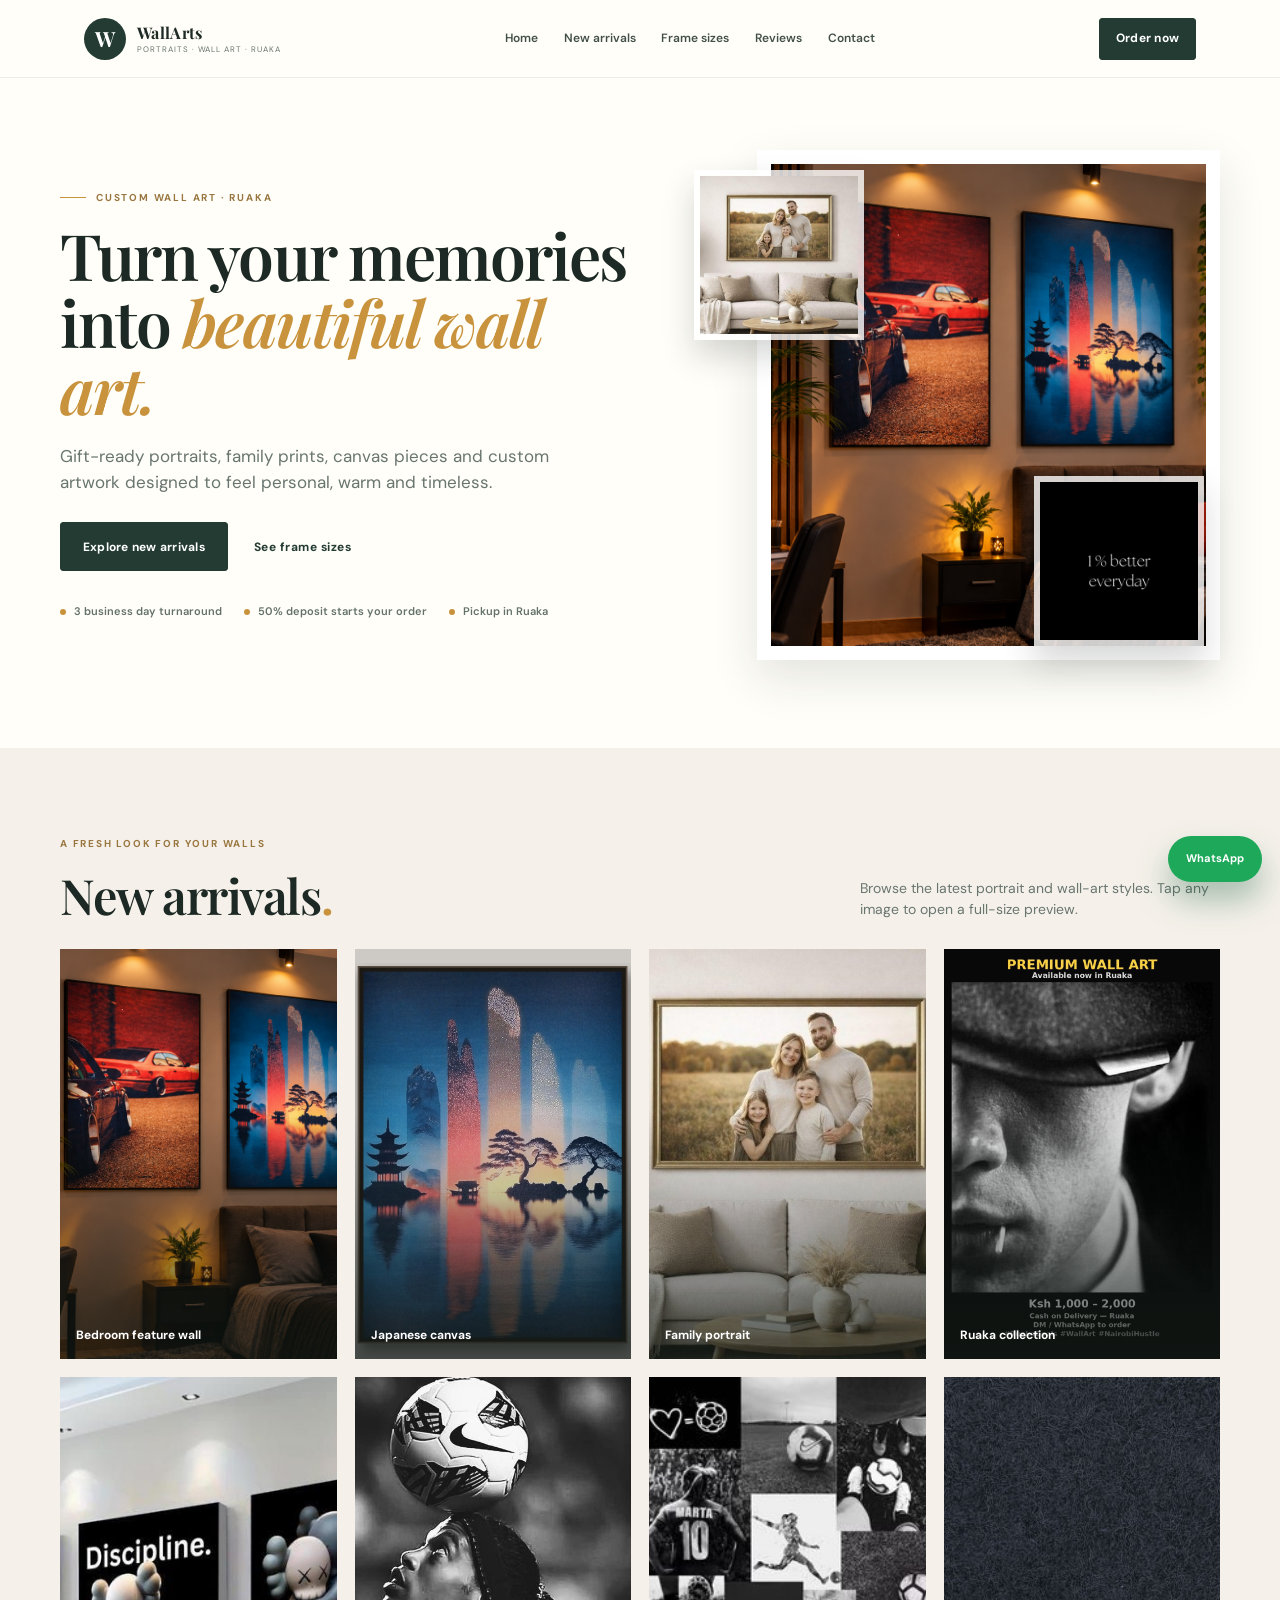
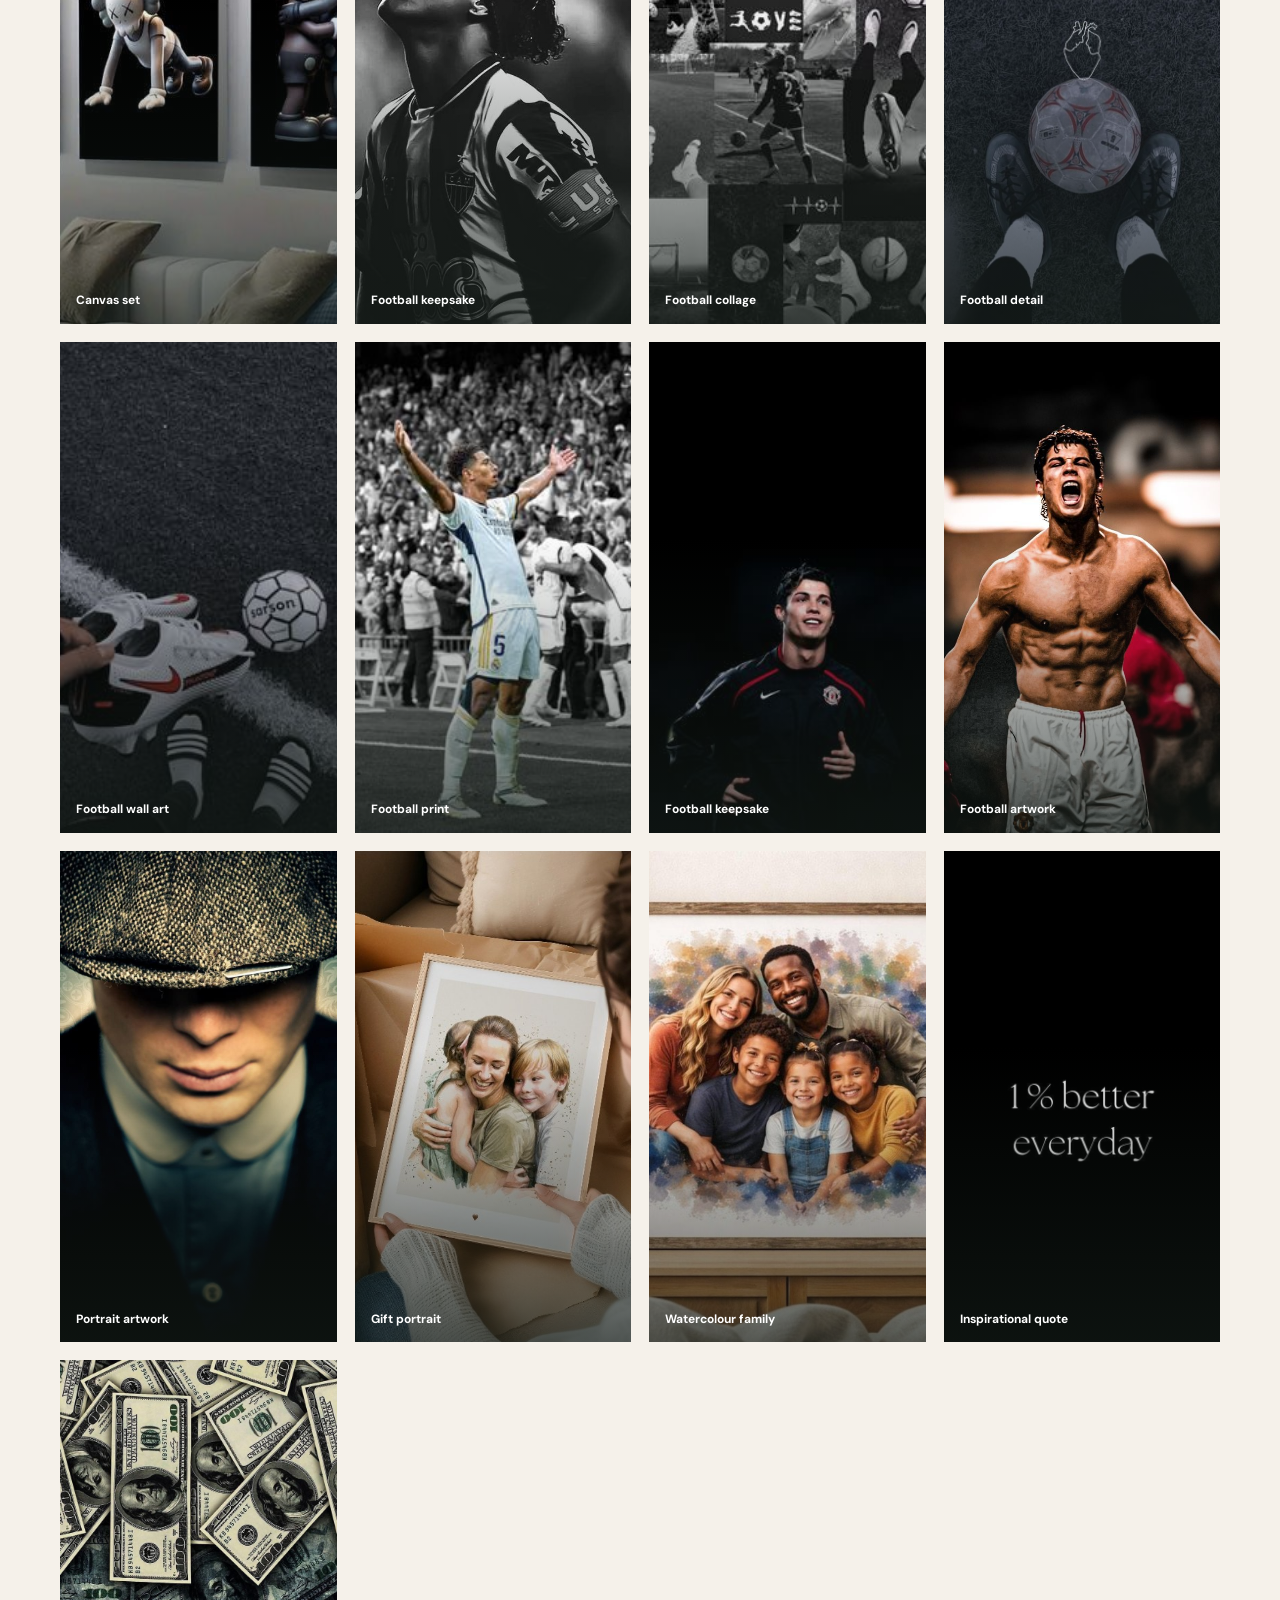
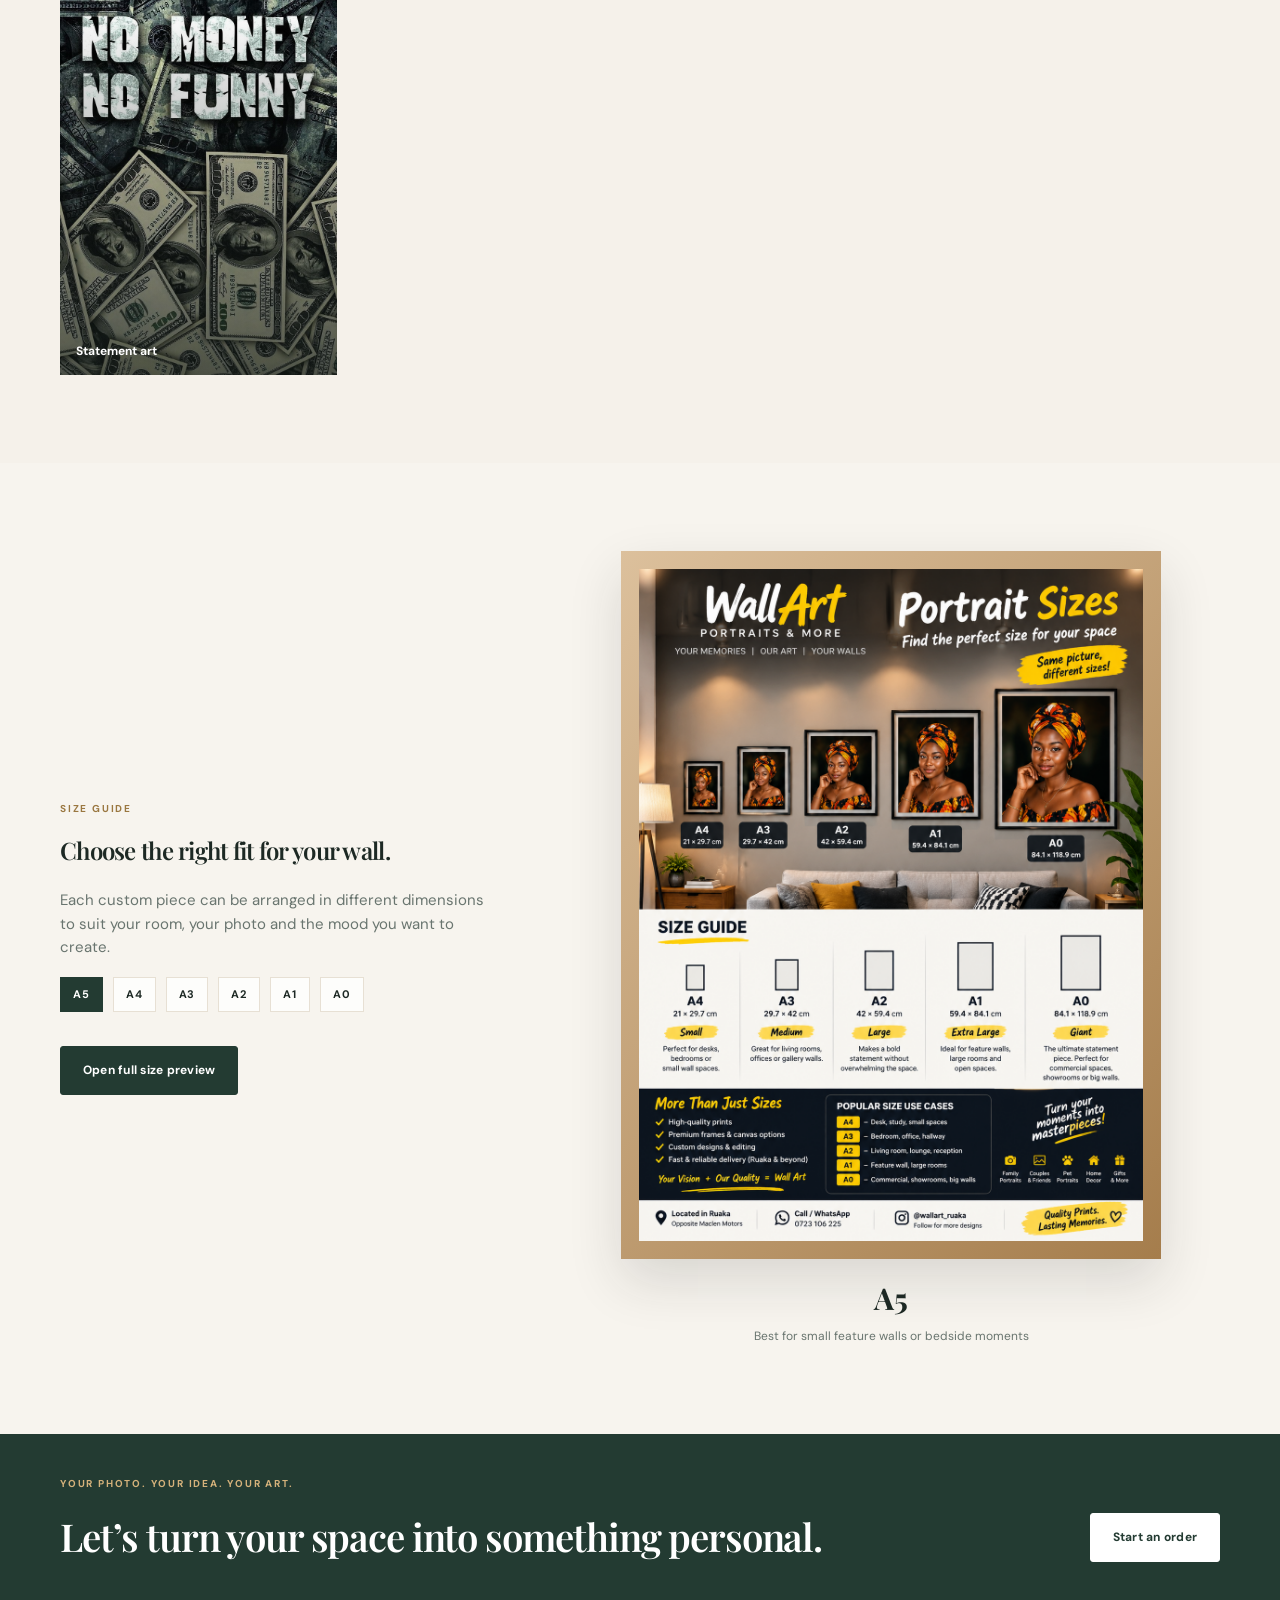
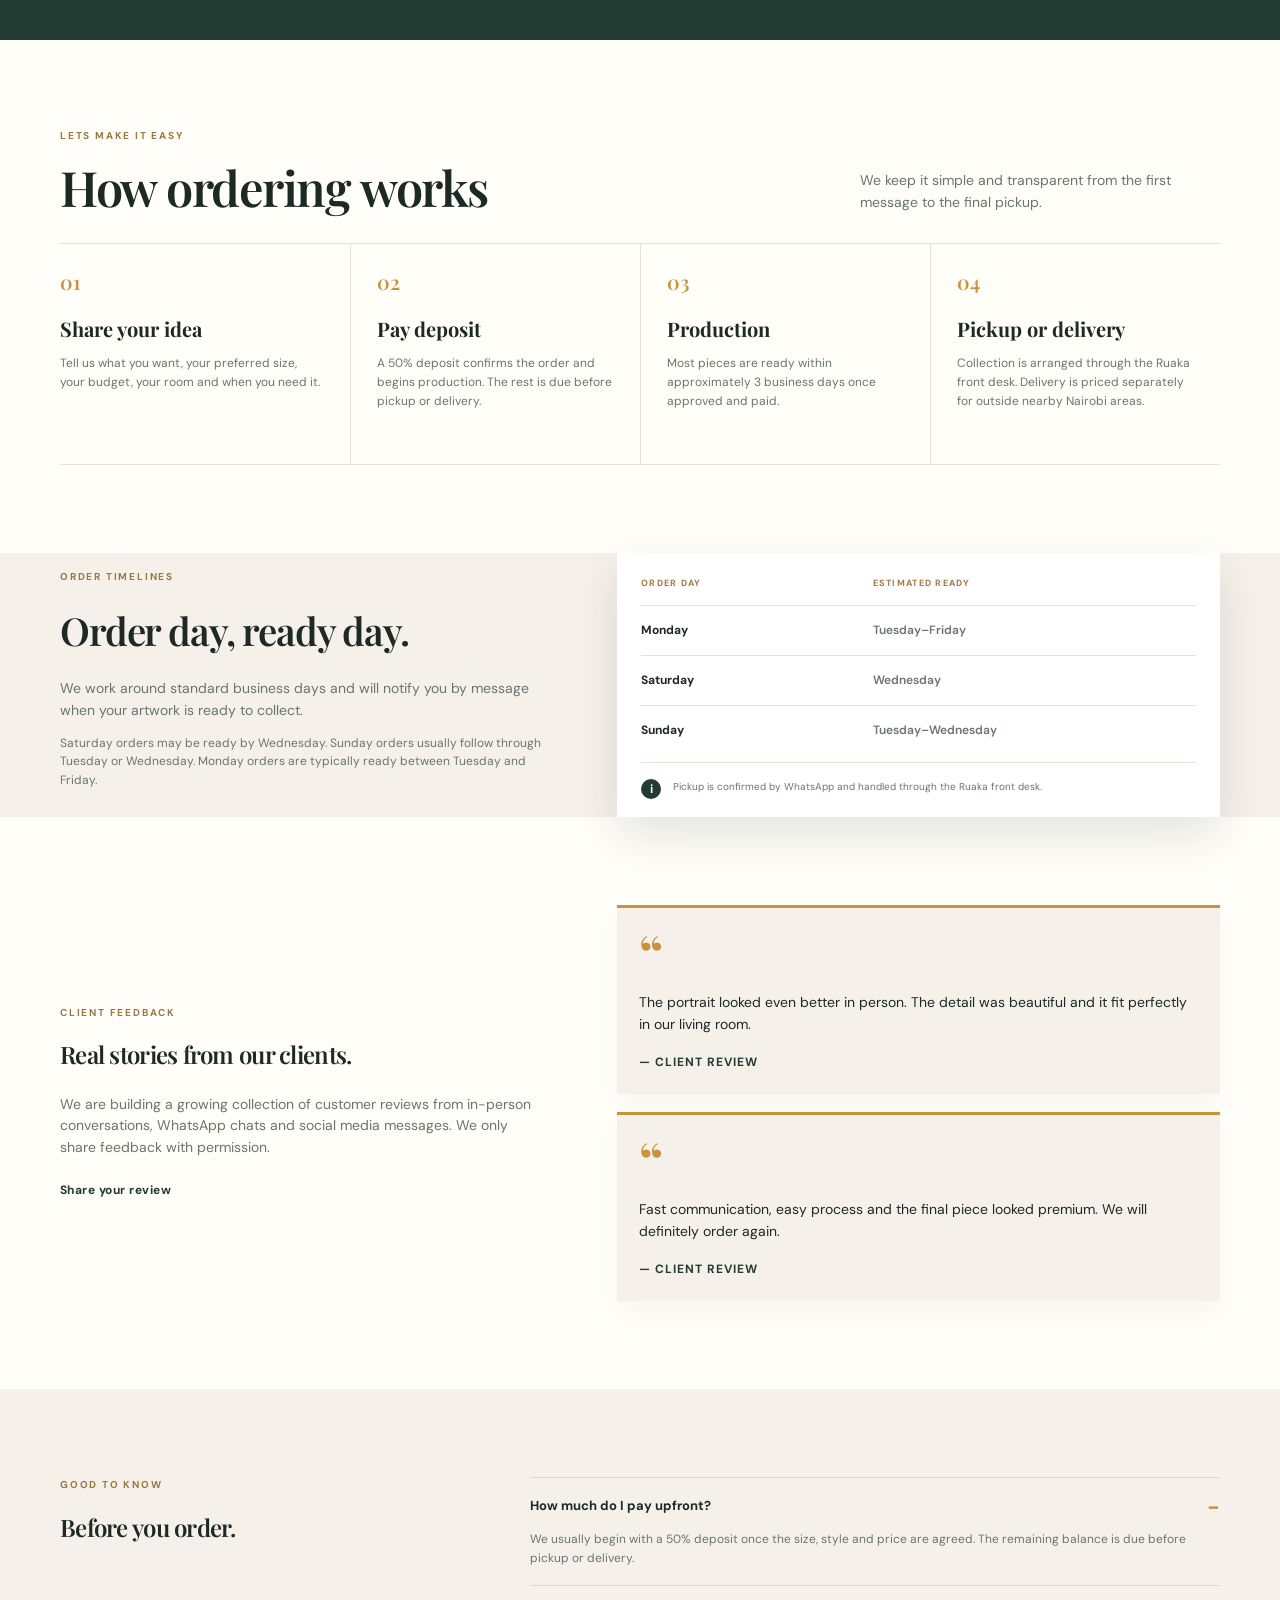
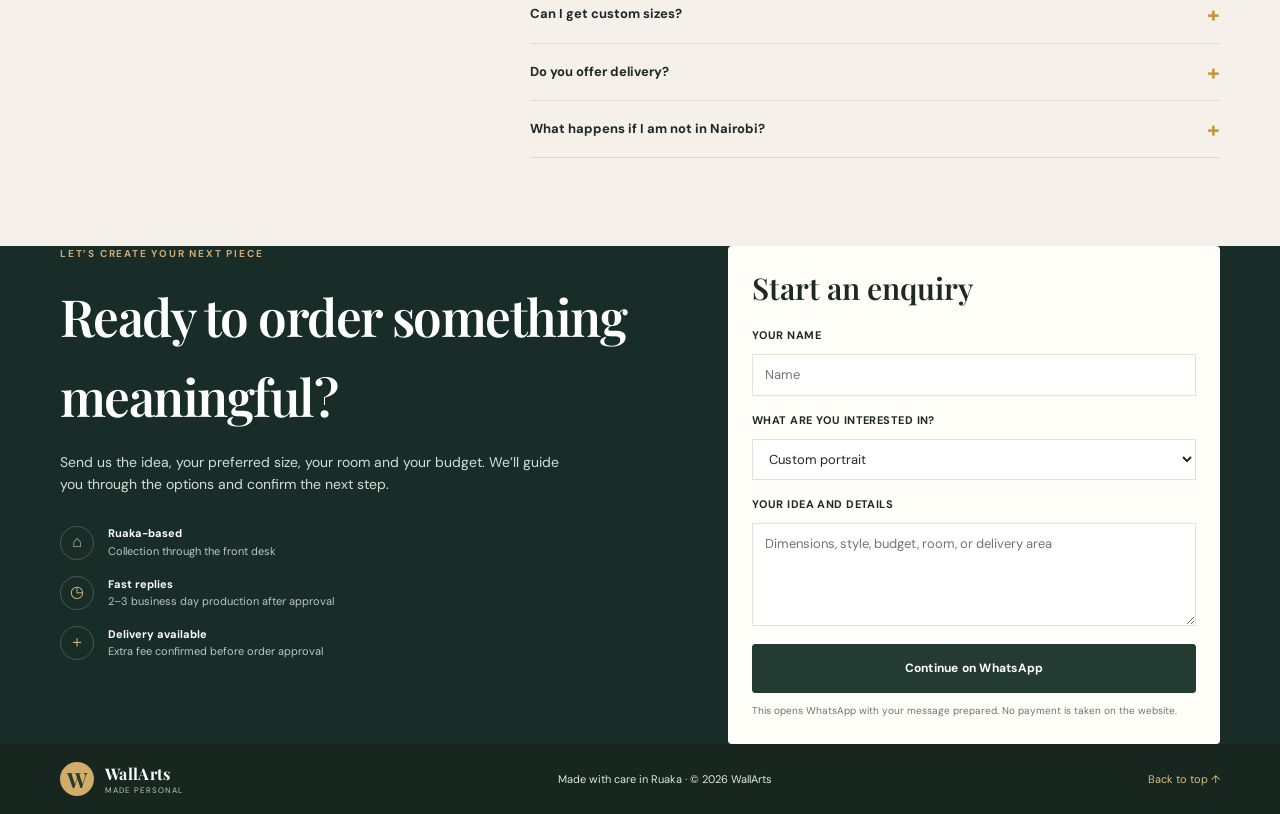
==== commit cb248a40: "Integrate frame preview into new arrivals and keep a dedicated size preview page with image lightbox" ====
--- a/index.html
+++ b/index.html
@@ -3,9 +3,8 @@
 <head>
   <meta charset="utf-8">
   <meta name="viewport" content="width=device-width, initial-scale=1">
-  <meta name="theme-color" content="#f8f6f1">
-  <meta name="description" content="Personalised portraits and wall art, made to order in Ruaka. Browse the collection, check turnaround and pickup details, and enquire on WhatsApp.">
-  <title>WallArts | Personalised Portraits &amp; Wall Art in Ruaka</title>
+  <meta name="description" content="WallArts custom portraits, wall art and size previews for homes and gifts in Ruaka.">
+  <title>WallArts | New Arrivals & Frame Size Preview</title>
   <link rel="preconnect" href="https://fonts.googleapis.com">
   <link rel="preconnect" href="https://fonts.gstatic.com" crossorigin>
   <link href="https://fonts.googleapis.com/css2?family=DM+Sans:wght@400;500;600;700&family=Playfair+Display:wght@600;700&display=swap" rel="stylesheet">
@@ -13,123 +12,567 @@
 </head>
 <body>
   <header class="site-header">
-    <a class="brand" href="#home" aria-label="WallArts home"><span class="brand-mark">W</span><span class="brand-copy"><strong>WallArts</strong><small>Art made personal</small></span></a>
+    <a class="brand" href="#home" aria-label="WallArts home">
+      <span class="brand-mark">W</span>
+      <span class="brand-copy">
+        <strong>WallArts</strong>
+        <small>Portraits · Wall art · Ruaka</small>
+      </span>
+    </a>
     <nav class="main-nav" aria-label="Main navigation">
-      <a href="#new-arrivals">New arrivals</a><a href="#how">How it works</a><a href="#reviews">Reviews</a><a href="#contact">Contact</a>
+      <a href="#home">Home</a>
+      <a href="#new-arrivals">New arrivals</a>
+      <a href="#sizes">Frame sizes</a>
+      <a href="#reviews">Reviews</a>
+      <a href="#contact">Contact</a>
     </nav>
-    <a class="button button-small header-cta" href="#contact">Start an order <span aria-hidden="true">↗</span></a>
+    <a class="button button-small header-cta" href="#contact">Order now</a>
   </header>
 
   <main id="home">
     <section class="hero page-wrap">
       <div class="hero-copy">
-        <p class="eyebrow"><span class="eyebrow-line"></span> MADE WITH YOU IN MIND · RUAKA</p>
-        <h1>Your favourite moments,<br>framed as <em>art.</em></h1>
-        <p class="hero-intro">Personalised portraits and wall art designed around your story, your style, and your space.</p>
-        <div class="actions"><a class="button" href="#new-arrivals">Explore the collection <span aria-hidden="true">↓</span></a><a class="text-link" href="#how">See how ordering works <span aria-hidden="true">→</span></a></div>
-        <div class="hero-notes"><span><i></i> Made to order</span><span><i></i> 50% start-up deposit</span><span><i></i> Ruaka collection</span></div>
-      </div>
-      <a class="hero-art" href="#new-arrivals" aria-label="Explore custom wall art">
-        <img src="bedroom-wall.png" alt="Wall art styled in a bedroom" fetchpriority="high">
-        <span class="hero-sticker"><strong>Made</strong><br>for your<br>moments</span>
-        <span class="image-caption">Personalised art · made to order</span>
-      </a>
+        <p class="eyebrow"><span class="eyebrow-line"></span> CUSTOM WALL ART · RUAKA</p>
+        <h1>Turn your memories into <em>beautiful wall art.</em></h1>
+        <p class="hero-intro">Gift-ready portraits, family prints, canvas pieces and custom artwork designed to feel personal, warm and timeless.</p>
+        <div class="actions">
+          <a class="button" href="#new-arrivals">Explore new arrivals</a>
+          <a class="text-link" href="#sizes">See frame sizes</a>
+        </div>
+        <div class="hero-notes">
+          <span><i></i> 3 business day turnaround</span>
+          <span><i></i> 50% deposit starts your order</span>
+          <span><i></i> Pickup in Ruaka</span>
+        </div>
+      </div>
+
+      <div class="hero-visual">
+        <div class="hero-frame hero-frame-large">
+          <img src="bedroom-wall.png" alt="Wall art in a bedroom" loading="eager">
+        </div>
+        <div class="hero-mini hero-mini-top">
+          <img src="family-wall-art.jpg" alt="Family custom portrait" loading="lazy">
+        </div>
+        <div class="hero-mini hero-mini-bottom">
+          <img src="quote-1.jpg" alt="Motivational wall art" loading="lazy">
+        </div>
+      </div>
     </section>
 
     <section class="section arrivals-section" id="new-arrivals">
       <div class="page-wrap">
         <div class="section-heading">
-          <div><p class="eyebrow">A FRESH LOOK FOR YOUR WALLS</p><h2>New arrivals<span class="heading-dot">.</span></h2></div>
-          <p>Find a favourite, then ask us about sizes, framing, custom options, and pricing.</p>
-        </div>
+          <div>
+            <p class="eyebrow">A FRESH LOOK FOR YOUR WALLS</p>
+            <h2>New arrivals<span class="heading-dot">.</span></h2>
+          </div>
+          <p>Browse the latest portrait and wall-art styles. Tap any image to open a full-size preview.</p>
+        </div>
+
         <div class="gallery-grid">
-          <a class="art-card art-card-tall" href="#contact"><img src="japan-canvas.png" alt="Japanese landscape canvas art" loading="lazy"><span class="art-label">Landscape · Canvas</span></a>
-          <a class="art-card" href="#contact"><img src="family-wall-art.jpg" alt="Family wall art" loading="lazy"><span class="art-label">Family · Personalised</span></a>
-          <a class="art-card" href="#contact"><img src="canvas-set.jpg" alt="Motivational canvas set" loading="lazy"><span class="art-label">Canvas set · Statement</span></a>
-          <a class="art-card art-card-wide" href="#contact"><img src="promo-ruaka.jpg" alt="Wall art available in Ruaka" loading="lazy"><span class="art-label">Featured · Ruaka</span></a>
-          <a class="art-card" href="#contact"><img src="football-1.jpg" alt="Football-themed wall art" loading="lazy"><span class="art-label">Football · Custom</span></a>
-          <a class="art-card" href="#contact"><img src="football-2.jpg" alt="Football collage wall art" loading="lazy"><span class="art-label">Football · Collage</span></a>
-          <a class="art-card" href="#contact"><img src="football-3.jpg" alt="Football boots and ball artwork" loading="lazy"><span class="art-label">Football · Canvas</span></a>
-          <a class="art-card" href="#contact"><img src="football-4.jpg" alt="Football boots wall art" loading="lazy"><span class="art-label">Football · Wall art</span></a>
-          <a class="art-card" href="#contact"><img src="football-5.jpg" alt="Football wall art" loading="lazy"><span class="art-label">Football · Design</span></a>
-          <a class="art-card" href="#contact"><img src="football-7.jpg" alt="Football wall art" loading="lazy"><span class="art-label">Football · Collection</span></a>
-          <a class="art-card" href="#contact"><img src="football-9.jpg" alt="Football wall art" loading="lazy"><span class="art-label">Football · Custom</span></a>
-          <a class="art-card" href="#contact"><img src="portrait-2.jpg" alt="Personalised portrait artwork" loading="lazy"><span class="art-label">Portrait · Personalised</span></a>
-          <a class="art-card" href="#contact"><img src="portrait-gift.jpg" alt="Personalised portrait gift" loading="lazy"><span class="art-label">Portrait · Gift idea</span></a>
-          <a class="art-card" href="#contact"><img src="watercolor-family.jpg" alt="Watercolor family portrait" loading="lazy"><span class="art-label">Family · Watercolour</span></a>
-          <a class="art-card" href="#contact"><img src="quote-1.jpg" alt="Motivational quote wall art" loading="lazy"><span class="art-label">Words to live by</span></a>
-          <a class="art-card" href="#contact"><img src="quote-2.jpg" alt="Money-themed wall art" loading="lazy"><span class="art-label">Statement · Wall art</span></a>
-        </div>
-        <p class="gallery-note">Every piece is made or prepared to order. Photos are examples of styles; ask us about your preferred size and finish.</p>
+          <button class="gallery-card" type="button" data-image="bedroom-wall.png" data-title="Bedroom feature wall art" aria-label="Open bedroom feature wall art"><img src="bedroom-wall.png" alt="Bedroom feature wall art"><span>Bedroom feature wall</span></button>
+          <button class="gallery-card" type="button" data-image="japan-canvas.png" data-title="Japanese landscape canvas" aria-label="Open Japanese landscape canvas"><img src="japan-canvas.png" alt="Japanese landscape canvas"><span>Japanese canvas</span></button>
+          <button class="gallery-card" type="button" data-image="family-wall-art.jpg" data-title="Family wall art" aria-label="Open family wall art"><img src="family-wall-art.jpg" alt="Family wall art"><span>Family portrait</span></button>
+          <button class="gallery-card" type="button" data-image="promo-ruaka.jpg" data-title="Ruaka collection" aria-label="Open Ruaka collection"><img src="promo-ruaka.jpg" alt="Ruaka wall art collection"><span>Ruaka collection</span></button>
+          <button class="gallery-card" type="button" data-image="canvas-set.jpg" data-title="Motivational canvas set" aria-label="Open motivational canvas set"><img src="canvas-set.jpg" alt="Motivational canvas set"><span>Canvas set</span></button>
+          <button class="gallery-card" type="button" data-image="football-1.jpg" data-title="Football art" aria-label="Open football art"><img src="football-1.jpg" alt="Football art"><span>Football keepsake</span></button>
+          <button class="gallery-card" type="button" data-image="football-2.jpg" data-title="Football collage" aria-label="Open football collage"><img src="football-2.jpg" alt="Football collage"><span>Football collage</span></button>
+          <button class="gallery-card" type="button" data-image="football-3.jpg" data-title="Football art detail" aria-label="Open football art detail"><img src="football-3.jpg" alt="Football boots and ball art"><span>Football detail</span></button>
+          <button class="gallery-card" type="button" data-image="football-4.jpg" data-title="Football wall art" aria-label="Open football wall art"><img src="football-4.jpg" alt="Football wall art"><span>Football wall art</span></button>
+          <button class="gallery-card" type="button" data-image="football-5.jpg" data-title="Football print" aria-label="Open football print"><img src="football-5.jpg" alt="Football print"><span>Football print</span></button>
+          <button class="gallery-card" type="button" data-image="football-7.jpg" data-title="Football keepsake art" aria-label="Open football keepsake art"><img src="football-7.jpg" alt="Football keepsake artwork"><span>Football keepsake</span></button>
+          <button class="gallery-card" type="button" data-image="football-9.jpg" data-title="Football artwork" aria-label="Open football artwork"><img src="football-9.jpg" alt="Football artwork"><span>Football artwork</span></button>
+          <button class="gallery-card" type="button" data-image="portrait-2.jpg" data-title="Portrait wall art" aria-label="Open portrait wall art"><img src="portrait-2.jpg" alt="Portrait wall art"><span>Portrait artwork</span></button>
+          <button class="gallery-card" type="button" data-image="portrait-gift.jpg" data-title="Gift portrait" aria-label="Open gift portrait"><img src="portrait-gift.jpg" alt="Gift portrait"><span>Gift portrait</span></button>
+          <button class="gallery-card" type="button" data-image="watercolor-family.jpg" data-title="Watercolor family portrait" aria-label="Open watercolor family portrait"><img src="watercolor-family.jpg" alt="Watercolor family portrait"><span>Watercolour family</span></button>
+          <button class="gallery-card" type="button" data-image="quote-1.jpg" data-title="Quote wall art" aria-label="Open quote wall art"><img src="quote-1.jpg" alt="Quote wall art"><span>Inspirational quote</span></button>
+          <button class="gallery-card" type="button" data-image="quote-2.jpg" data-title="Statement wall art" aria-label="Open statement wall art"><img src="quote-2.jpg" alt="Statement wall art"><span>Statement art</span></button>
+        </div>
+      </div>
+    </section>
+
+    <section class="section frame-section" id="sizes">
+      <div class="page-wrap frame-layout">
+        <div class="frame-copy">
+          <p class="eyebrow">SIZE GUIDE</p>
+          <h2>Choose the right fit for your wall.</h2>
+          <p>Each custom piece can be arranged in different dimensions to suit your room, your photo and the mood you want to create.</p>
+          <div class="size-buttons" aria-label="Available sizes">
+            <button class="size-btn active" type="button" data-size="a5">A5</button>
+            <button class="size-btn" type="button" data-size="a4">A4</button>
+            <button class="size-btn" type="button" data-size="a3">A3</button>
+            <button class="size-btn" type="button" data-size="a2">A2</button>
+            <button class="size-btn" type="button" data-size="a1">A1</button>
+            <button class="size-btn" type="button" data-size="a0">A0</button>
+          </div>
+          <a class="button button-inline" href="wallarts_frames.html" target="_blank" rel="noopener noreferrer">Open full size preview</a>
+        </div>
+
+        <div class="frame-preview-panel">
+          <div class="frame-shell frame-shell--a5" id="size-preview">
+            <div class="frame-inner">
+              <img src="size-poster.png" alt="Image preview in a frame">
+            </div>
+          </div>
+          <div class="frame-meta">
+            <strong id="size-label">A5</strong>
+            <span>Best for small feature walls or bedside moments</span>
+          </div>
+        </div>
       </div>
     </section>
 
     <section class="personal-band">
-      <div class="page-wrap personal-inner"><div><p class="eyebrow">YOUR PHOTO. YOUR IDEA. YOUR ART.</p><h2>Let’s make it feel like yours.</h2></div><a class="button button-light" href="#contact">Tell us what you’re imagining <span aria-hidden="true">↗</span></a></div>
-    </section>
-
-    <section class="section process-section" id="how">
+      <div class="page-wrap personal-inner">
+        <div>
+          <p class="eyebrow">YOUR PHOTO. YOUR IDEA. YOUR ART.</p>
+          <h2>Let’s turn your space into something personal.</h2>
+        </div>
+        <a class="button button-light" href="#contact">Start an order</a>
+      </div>
+    </section>
+
+    <section class="section steps-section" id="how">
       <div class="page-wrap">
-        <div class="section-heading"><div><p class="eyebrow">CLEAR FROM THE START</p><h2>From idea to ready-to-hang.</h2></div><p>We’ll help you choose a design, confirm the details, and keep you updated as your artwork comes together.</p></div>
+        <div class="section-heading">
+          <div>
+            <p class="eyebrow">LETS MAKE IT EASY</p>
+            <h2>How ordering works</h2>
+          </div>
+          <p>We keep it simple and transparent from the first message to the final pickup.</p>
+        </div>
+
         <div class="steps-grid">
-          <article class="step-card"><span class="step-number">01</span><h3>Share your idea</h3><p>Tell us the portrait or artwork you want, your preferred size, style, and delivery or collection area.</p></article>
-          <article class="step-card"><span class="step-number">02</span><h3>Approve &amp; pay deposit</h3><p>We confirm the design and quote together. A 50% deposit starts production; the remaining balance is due before handover.</p></article>
-          <article class="step-card"><span class="step-number">03</span><h3>We create your piece</h3><p>Allow around 3 business days after the deposit and design details are confirmed. We’ll message you when it’s ready.</p></article>
-          <article class="step-card"><span class="step-number">04</span><h3>Collect or arrange delivery</h3><p>Collect through the Ruaka front desk once notified, or ask us to quote delivery if you’re outside nearby Nairobi areas.</p></article>
+          <article class="step-card">
+            <span class="step-number">01</span>
+            <h3>Share your idea</h3>
+            <p>Tell us what you want, your preferred size, your budget, your room and when you need it.</p>
+          </article>
+          <article class="step-card">
+            <span class="step-number">02</span>
+            <h3>Pay deposit</h3>
+            <p>A 50% deposit confirms the order and begins production. The rest is due before pickup or delivery.</p>
+          </article>
+          <article class="step-card">
+            <span class="step-number">03</span>
+            <h3>Production</h3>
+            <p>Most pieces are ready within approximately 3 business days once approved and paid.</p>
+          </article>
+          <article class="step-card">
+            <span class="step-number">04</span>
+            <h3>Pickup or delivery</h3>
+            <p>Collection is arranged through the Ruaka front desk. Delivery is priced separately for outside nearby Nairobi areas.</p>
+          </article>
         </div>
       </div>
     </section>
 
     <section class="timing-section" id="pickup">
       <div class="page-wrap timing-layout">
-        <div><p class="eyebrow">PLAN YOUR PICKUP</p><h2>Made to order.<br>Worth the wait.</h2><p class="timing-intro">Production is about 3 business days once your deposit is paid and your design is approved. Weekend orders begin processing on the next business day.</p><p class="timing-small">Pickup days and readiness can vary with the design and workload. We’ll confirm your estimated date and notify you as soon as your order is ready.</p></div>
+        <div>
+          <p class="eyebrow">ORDER TIMELINES</p>
+          <h2>Order day, ready day.</h2>
+          <p class="timing-intro">We work around standard business days and will notify you by message when your artwork is ready to collect.</p>
+          <p class="timing-small">Saturday orders may be ready by Wednesday. Sunday orders usually follow through Tuesday or Wednesday. Monday orders are typically ready between Tuesday and Friday.</p>
+        </div>
+
         <div class="schedule-card">
-          <div class="schedule-head"><span>ORDER DAY</span><span>ESTIMATED PICKUP</span></div>
-          <div class="schedule-row"><strong>Monday–Friday</strong><span>Usually within 3 business days <small>We’ll confirm your date</small></span></div>
-          <div class="schedule-row"><strong>Saturday</strong><span>Usually Wednesday <small>Subject to design approval</small></span></div>
-          <div class="schedule-row"><strong>Sunday</strong><span>Usually Tuesday or Wednesday <small>Processing begins next business day</small></span></div>
-          <div class="schedule-foot"><span class="schedule-icon">i</span><p>Collection is through the Ruaka front desk. Please wait for our ready-for-pickup message before travelling.</p></div>
+          <div class="schedule-head">
+            <span>Order day</span>
+            <span>Estimated ready</span>
+          </div>
+          <div class="schedule-row"><strong>Monday</strong><span>Tuesday–Friday</span></div>
+          <div class="schedule-row"><strong>Saturday</strong><span>Wednesday</span></div>
+          <div class="schedule-row"><strong>Sunday</strong><span>Tuesday–Wednesday</span></div>
+          <div class="schedule-foot">
+            <span class="schedule-icon">i</span>
+            <p>Pickup is confirmed by WhatsApp and handled through the Ruaka front desk.</p>
+          </div>
         </div>
       </div>
     </section>
 
     <section class="section reviews-section" id="reviews">
       <div class="page-wrap reviews-layout">
-        <div><p class="eyebrow">KIND WORDS, REAL PEOPLE</p><h2>Made in Ruaka.<br>Loved beyond it.</h2><p>You’ve shared feedback with us in person, online, and on social media. We’re bringing those customer voices together here—with permission and in your own words.</p><a class="text-link" href="https://wa.me/254723106225?text=Hello%20WallArts%2C%20I%20would%20like%20to%20share%20feedback%20about%20my%20order." target="_blank" rel="noopener noreferrer">Have an order story? Share your review <span aria-hidden="true">↗</span></a></div>
-        <div class="review-note"><span class="quote-mark" aria-hidden="true">“</span><p class="review-note-title">Your review could be next.</p><p>We’ll feature genuine feedback from our customers here. Reviews are only published with the customer’s permission.</p><span class="review-note-signoff">WALLARTS · RUAKA</span></div>
+        <div>
+          <p class="eyebrow">CLIENT FEEDBACK</p>
+          <h2>Real stories from our clients.</h2>
+          <p>We are building a growing collection of customer reviews from in-person conversations, WhatsApp chats and social media messages. We only share feedback with permission.</p>
+          <a class="text-link" href="https://wa.me/254723106225?text=Hello%20WallArts%2C%20I%20would%20like%20to%20share%20a%20review%20about%20my%20order." target="_blank" rel="noopener noreferrer">Share your review</a>
+        </div>
+
+        <div class="review-stack">
+          <article class="review-card">
+            <span class="quote-mark">“</span>
+            <p>The portrait looked even better in person. The detail was beautiful and it fit perfectly in our living room.</p>
+            <strong>— Client review</strong>
+          </article>
+          <article class="review-card">
+            <span class="quote-mark">“</span>
+            <p>Fast communication, easy process and the final piece looked premium. We will definitely order again.</p>
+            <strong>— Client review</strong>
+          </article>
+        </div>
       </div>
     </section>
 
     <section class="section faq-section" id="faq">
-      <div class="page-wrap faq-layout"><div><p class="eyebrow">GOOD TO KNOW</p><h2>Before you order.</h2></div>
+      <div class="page-wrap faq-layout">
+        <div>
+          <p class="eyebrow">GOOD TO KNOW</p>
+          <h2>Before you order.</h2>
+        </div>
         <div class="faq-list">
-          <details><summary>How much do I pay to get started?</summary><p>A 50% deposit is required to start your order after the design and quote are agreed. The remaining balance is paid before collection or delivery.</p></details>
-          <details><summary>How long does an order take?</summary><p>Allow approximately 3 business days after your deposit and design approval. We’ll confirm the estimated ready date with you; some portrait preferences or designs may need more time.</p></details>
-          <details><summary>Can you deliver my order?</summary><p>Yes. Delivery costs extra and depend on your location, especially for areas outside nearby Nairobi environs. We’ll confirm the delivery fee before you approve the order.</p></details>
-          <details><summary>When should I come to collect?</summary><p>We’ll notify you when your artwork is ready. Collection is through the Ruaka front desk; please wait for our message and confirm the collection details before travelling.</p></details>
+          <details open>
+            <summary>How much do I pay upfront?</summary>
+            <p>We usually begin with a 50% deposit once the size, style and price are agreed. The remaining balance is due before pickup or delivery.</p>
+          </details>
+          <details>
+            <summary>Can I get custom sizes?</summary>
+            <p>Yes. We can help you decide based on the room, the image and the mood you want. Different sizes can be arranged for a more personalised fit.</p>
+          </details>
+          <details>
+            <summary>Do you offer delivery?</summary>
+            <p>Yes. Delivery costs extra and is confirmed before you approve the order, especially for areas outside nearby Nairobi environs.</p>
+          </details>
+          <details>
+            <summary>What happens if I am not in Nairobi?</summary>
+            <p>We can arrange delivery at an extra cost, or you can wait for a ready-for-pickup confirmation depending on your location and preference.</p>
+          </details>
         </div>
       </div>
     </section>
 
     <section class="contact-section" id="contact">
       <div class="page-wrap contact-layout">
-        <div class="contact-copy"><p class="eyebrow">LET’S MAKE SOMETHING MEANINGFUL</p><h2>Ready to make your wall more personal?</h2><p>Send your idea, preferred size and style, and where you’re based. We’ll come back with options, a quote, and an estimated pickup or delivery plan.</p>
-          <div class="contact-facts"><div><span class="fact-icon">⌂</span><p><strong>Made in Ruaka</strong><br><span>Collection through the front desk</span></p></div><div><span class="fact-icon">◷</span><p><strong>Enquiries welcome anytime</strong><br><span>WhatsApp us 24/7; production follows business-day timelines</span></p></div><div><span class="fact-icon">＋</span><p><strong>Delivery available</strong><br><span>Extra fee confirmed before you commit</span></p></div></div>
-        </div>
-        <form id="enquiry-form">
+        <div class="contact-copy">
+          <p class="eyebrow">LET’S CREATE YOUR NEXT PIECE</p>
+          <h2>Ready to order something meaningful?</h2>
+          <p>Send us the idea, your preferred size, your room and your budget. We’ll guide you through the options and confirm the next step.</p>
+          <div class="contact-facts">
+            <div>
+              <span class="fact-icon">⌂</span>
+              <p><strong>Ruaka-based</strong><br><span>Collection through the front desk</span></p>
+            </div>
+            <div>
+              <span class="fact-icon">◷</span>
+              <p><strong>Fast replies</strong><br><span>2–3 business day production after approval</span></p>
+            </div>
+            <div>
+              <span class="fact-icon">＋</span>
+              <p><strong>Delivery available</strong><br><span>Extra fee confirmed before order approval</span></p>
+            </div>
+          </div>
+        </div>
+
+        <form id="enquiry-form" novalidate>
           <p class="form-title">Start an enquiry</p>
-          <label for="name">Your name</label><input id="name" name="name" autocomplete="name" required placeholder="Name">
-          <label for="product">What would you like?</label><select id="product" name="product"><option>Custom portrait</option><option>Family wall art</option><option>Canvas and wall pieces</option><option>Football-themed art</option><option>Other / custom idea</option></select>
-          <label for="details">Your idea and preferred details</label><textarea id="details" name="details" rows="4" placeholder="Size, style, budget, when you need it, and delivery area"></textarea>
-          <button class="button form-submit" type="submit">Continue on WhatsApp <span aria-hidden="true">↗</span></button>
-          <p class="form-note">Your message opens in WhatsApp for you to review and send. No payment is taken on this website.</p>
+          <label for="name">Your name</label>
+          <input id="name" name="name" type="text" required placeholder="Name">
+
+          <label for="product">What are you interested in?</label>
+          <select id="product" name="product">
+            <option>Custom portrait</option>
+            <option>Family wall art</option>
+            <option>Canvas and wall pieces</option>
+            <option>Football-themed art</option>
+            <option>Other / custom idea</option>
+          </select>
+
+          <label for="details">Your idea and details</label>
+          <textarea id="details" name="details" rows="4" placeholder="Dimensions, style, budget, room, or delivery area"></textarea>
+
+          <button class="button form-submit" type="submit">Continue on WhatsApp</button>
+          <p class="form-note">This opens WhatsApp with your message prepared. No payment is taken on the website.</p>
         </form>
       </div>
     </section>
   </main>
 
-  <footer class="site-footer"><div class="page-wrap footer-inner"><a class="brand footer-brand" href="#home"><span class="brand-mark">W</span><span class="brand-copy"><strong>WallArts</strong><small>Art made personal</small></span></a><p>Made with care in Ruaka · © <span id="year"></span> WallArts</p><a href="#home">Back to top ↑</a></div></footer>
-  <a class="floating-whatsapp" href="https://wa.me/254723106225?text=Hello%20WallArts%2C%20I%27m%20interested%20in%20your%20artwork." target="_blank" rel="noopener noreferrer" aria-label="Chat with WallArts on WhatsApp">WhatsApp <span aria-hidden="true">↗</span></a>
+  <footer class="site-footer">
+    <div class="page-wrap footer-inner">
+      <a class="brand footer-brand" href="#home">
+        <span class="brand-mark">W</span>
+        <span class="brand-copy">
+          <strong>WallArts</strong>
+          <small>Made personal</small>
+        </span>
+      </a>
+      <p>Made with care in Ruaka · © <span id="year"></span> WallArts</p>
+      <a href="#home">Back to top ↑</a>
+    </div>
+  </footer>
+
+  <a class="floating-whatsapp" href="https://wa.me/254723106225?text=Hello%20WallArts%2C%20I%20am%20interested%20in%20your%20wall%20art." target="_blank" rel="noopener noreferrer">WhatsApp</a>
+
+  <div class="lightbox" id="lightbox" aria-hidden="true">
+    <button class="lightbox-close" type="button" aria-label="Close image preview">×</button>
+    <div class="lightbox-content">
+      <img id="lightbox-image" src="" alt="Expanded wall art preview">
+      <p id="lightbox-caption"></p>
+    </div>
+  </div>
+
   <script src="/script.js"></script>
 </body>
 </html>
+
+
+
+
+
+
+
+
+
+
+
+
+
+
+
+
+
+
+
+
+
+
+
+
+
+
+
+
+
+
+
+
+
+
+
+
+
+
+
+
+
+
+
+
+
+
+
+
+
+
+
+
+
+
+
+
+
+
+
+
+
+
+
+
+
+
+
+
+
+
+
+
+
+
+
+
+
+
+
+
+
+
+
+
+
+
+
+
+
+
+
+
+
+
+
+
+
+
+
+
+
+
+
+
+
+
+
+
+
+
+
+
+
+
+
+
+
+
+
+
+
+
+
+
+
+
+
+
+
+
+
+
+
+
+
+
+
+
+
+
+
+
+
+
+
+
+
+
+
+
+
+
+
+
+
+
+
+
+
+
+
+
+
+
+
+
+
+
+
+
+
+
+
+
+
+
+
+
+
+
+
+
+
+
+
+
+
+
+
+
+
+
+
+
+
+
+
+
+
+
+
+
+
+
+
+
+
+
+
+
+
+
+
+
+
+
+
+
+
+
+
+
+
+
+
+
+
+
+
+
+
+
+
+
+
+
+
+
+
+
+
+
+
+
+
+
+
+
+
+
+
+
+
+
+
+
+
+
+
+
--- a/styles.css
+++ b/styles.css
@@ -1,231 +1,642 @@
-@import url('https://fonts.googleapis.com/css2?family=DM+Sans:wght@400;500;600;700&family=Playfair+Display:wght@600;700&display=swap');
-
 :root {
-  color-scheme: light;
   --ink: #1d2924;
-  --muted: #6d7771;
-  --paper: #fffefa;
-  --cream: #f5f2eb;
-  --green: #263d32;
-  --green-dark: #1c3028;
-  --gold: #c8943d;
-  --line: #e7e3da;
+  --muted: #69756f;
+  --paper: #fffef9;
+  --cream: #f5f1ea;
+  --green: #233b32;
+  --green-dark: #182d27;
+  --gold: #c8933c;
+  --line: #e7e0d4;
+  --bg-soft: #f7f4ee;
+  --white: #ffffff;
+  --shadow: 0 18px 44px rgba(30, 40, 34, 0.12);
   --serif: 'Playfair Display', Georgia, serif;
-  --sans: 'DM Sans', system-ui, sans-serif;
-  --page-width: 1160px;
-}
-
-*, *::before, *::after { box-sizing: border-box; }
-html { scroll-behavior: smooth; scroll-padding-top: 88px; }
-body { margin: 0; color: var(--ink); background: var(--paper); font: 16px/1.6 var(--sans); -webkit-font-smoothing: antialiased; }
+  --sans: 'DM Sans', Arial, sans-serif;
+  --content-width: 1160px;
+}
+
+* { box-sizing: border-box; }
+html { scroll-behavior: smooth; scroll-padding-top: 96px; }
+body {
+  margin: 0;
+  background: var(--paper);
+  color: var(--ink);
+  font: 16px/1.55 var(--sans);
+  -webkit-font-smoothing: antialiased;
+}
+a { color: inherit; text-decoration: none; }
 img { display: block; max-width: 100%; }
-a { color: inherit; text-decoration: none; }
 button, input, select, textarea { font: inherit; }
-.page-wrap { width: min(var(--page-width), calc(100% - 64px)); margin-inline: auto; }
-
-.site-header { position: sticky; z-index: 20; top: 0; display: flex; align-items: center; justify-content: space-between; gap: 28px; min-height: 78px; padding: 12px max(32px, calc((100vw - var(--page-width)) / 2)); background: rgb(255 254 250 / 94%); border-bottom: 1px solid rgb(29 41 36 / 8%); backdrop-filter: blur(14px); }
-.brand { display: inline-flex; align-items: center; gap: 11px; flex: 0 0 auto; }
-.brand-mark { display: grid; width: 42px; height: 42px; place-items: center; color: #fff; background: var(--green); border-radius: 50%; font: 700 21px var(--serif); }
-.brand-copy { display: grid; line-height: 1.2; }
-.brand-copy strong { font: 700 16px var(--serif); letter-spacing: .02em; }
-.brand-copy small { margin-top: 4px; color: var(--muted); font-size: 10px; letter-spacing: .07em; text-transform: uppercase; }
-.main-nav { display: flex; align-items: center; justify-content: center; gap: clamp(16px, 3vw, 38px); }
-.main-nav a, .footer-inner > a:last-child { color: #49564f; font-size: 13px; font-weight: 600; transition: color .2s ease; }
-.main-nav a:hover, .footer-inner > a:last-child:hover { color: var(--gold); }
-.button { display: inline-flex; min-height: 50px; align-items: center; justify-content: center; gap: 14px; padding: 0 22px; color: #fff; background: var(--green); border: 1px solid var(--green); border-radius: 3px; font-size: 13px; font-weight: 700; transition: background .2s ease, transform .2s ease, border-color .2s ease; }
-.button:hover { background: var(--green-dark); border-color: var(--green-dark); transform: translateY(-2px); }
-.button-small { min-height: 42px; padding-inline: 16px; font-size: 12px; }
-
-.hero { display: grid; min-height: 580px; grid-template-columns: 1fr .88fr; align-items: center; gap: 7%; padding-block: 70px 82px; }
-.hero-copy { padding-block: 15px; }
-.eyebrow { display: flex; align-items: center; gap: 10px; margin: 0 0 18px; color: #92703b; font-size: 10px; font-weight: 700; letter-spacing: .16em; line-height: 1.5; }
-.eyebrow-line { width: 28px; height: 1px; background: var(--gold); }
+.page-wrap { width: min(var(--content-width), calc(100% - 48px)); margin-inline: auto; }
+
+.site-header {
+  position: sticky;
+  top: 0;
+  z-index: 40;
+  display: flex;
+  align-items: center;
+  justify-content: space-between;
+  gap: 24px;
+  min-height: 78px;
+  padding: 12px calc((100vw - var(--content-width)) / 2 + 24px);
+  background: rgba(255, 254, 249, 0.95);
+  border-bottom: 1px solid rgba(20, 27, 25, 0.08);
+  backdrop-filter: blur(12px);
+}
+.brand { display: inline-flex; align-items: center; gap: 11px; }
+.brand-mark {
+  display: grid;
+  place-items: center;
+  width: 42px;
+  height: 42px;
+  border-radius: 50%;
+  background: var(--green);
+  color: #fff;
+  font: 700 21px/1 var(--serif);
+}
+.brand-copy { display: grid; line-height: 1.1; }
+.brand-copy strong {
+  font: 700 16px/1.2 var(--serif);
+  letter-spacing: 0.02em;
+}
+.brand-copy small {
+  margin-top: 3px;
+  color: var(--muted);
+  font-size: 8px;
+  letter-spacing: 0.12em;
+  text-transform: uppercase;
+}
+.main-nav {
+  display: flex;
+  align-items: center;
+  justify-content: center;
+  gap: clamp(14px, 2vw, 32px);
+}
+.main-nav a { color: #43504a; font-size: 12px; font-weight: 600; }
+.main-nav a:hover { color: var(--gold); }
+
+.button {
+  display: inline-flex;
+  align-items: center;
+  justify-content: center;
+  min-height: 49px;
+  padding: 0 22px;
+  background: var(--green);
+  border: 1px solid var(--green);
+  border-radius: 3px;
+  color: #fff;
+  font-size: 12px;
+  font-weight: 700;
+  letter-spacing: 0.02em;
+  transition: transform 0.2s ease, background 0.2s ease, border-color 0.2s ease;
+}
+.button:hover { transform: translateY(-1px); background: var(--green-dark); }
+.button-small { min-height: 42px; padding-inline: 16px; }
+.button-light {
+  background: #fff;
+  color: var(--green);
+  border-color: #fff;
+}
+.button-light:hover { background: transparent; color: #fff; }
+.button-inline { margin-top: 12px; }
+
+.hero {
+  display: grid;
+  grid-template-columns: 1.05fr 0.95fr;
+  align-items: center;
+  gap: 52px;
+  min-height: 610px;
+  padding-block: 72px 88px;
+}
+.eyebrow {
+  display: flex;
+  align-items: center;
+  gap: 10px;
+  margin: 0 0 16px;
+  color: #9a7740;
+  font-size: 10px;
+  font-weight: 700;
+  letter-spacing: 0.18em;
+  text-transform: uppercase;
+}
+.eyebrow-line { width: 26px; height: 1px; background: var(--gold); }
 h1, h2, h3, p { margin-top: 0; }
-h1, h2 { font-family: var(--serif); font-weight: 600; letter-spacing: -.035em; }
-h1 { max-width: 640px; margin-bottom: 22px; font-size: clamp(44px, 5.2vw, 70px); line-height: 1.1; }
-h1 em { color: #a57735; font-weight: 600; }
-.hero-intro { max-width: 475px; margin-bottom: 29px; color: var(--muted); font-size: 16px; }
-.actions { display: flex; flex-wrap: wrap; align-items: center; gap: 22px; }
-.text-link { display: inline-flex; align-items: center; gap: 8px; color: var(--green); font-size: 13px; font-weight: 700; }
-.text-link span, .button span { transition: transform .2s ease; }
-.text-link:hover span, .button:hover span { transform: translate(2px, -2px); }
-.hero-notes { display: flex; flex-wrap: wrap; gap: 12px 22px; margin-top: 36px; color: #657069; font-size: 11px; }
-.hero-notes span { display: inline-flex; align-items: center; gap: 7px; }
+h1, h2 { font-family: var(--serif); font-weight: 600; letter-spacing: -0.03em; }
+h1 { margin-bottom: 20px; font-size: clamp(46px, 5vw, 72px); line-height: 1.05; }
+h1 em { color: var(--gold); }
+.hero-intro { max-width: 520px; margin-bottom: 27px; color: var(--muted); font-size: 17px; }
+.actions { display: flex; flex-wrap: wrap; align-items: center; gap: 18px 26px; }
+.text-link { display: inline-flex; align-items: center; color: var(--green); font-size: 12px; font-weight: 700; letter-spacing: 0.04em; }
+.hero-notes {
+  display: flex;
+  flex-wrap: wrap;
+  gap: 12px 22px;
+  margin-top: 32px;
+  color: #65726b;
+  font-size: 11px;
+  font-weight: 600;
+}
+.hero-notes span { display: inline-flex; align-items: center; gap: 8px; }
 .hero-notes i { width: 6px; height: 6px; background: var(--gold); border-radius: 50%; }
-.hero-art { position: relative; display: block; height: clamp(340px, 40vw, 478px); margin-right: 10px; }
-.hero-art::before { position: absolute; z-index: -1; top: 20px; right: -14px; width: 78%; height: 88%; border: 1px solid #d6c6a9; content: ''; }
-.hero-art > img { width: 100%; height: 100%; object-fit: cover; box-shadow: 0 20px 55px rgb(34 43 37 / 13%); }
-.hero-sticker { position: absolute; top: 24px; left: -24px; display: grid; width: 104px; height: 104px; align-content: center; padding: 12px; color: #fff; background: var(--green); border-radius: 50%; font: 14px/1.25 var(--serif); text-align: center; transform: rotate(-8deg); }
-.hero-sticker strong { color: #e4c487; font-size: 17px; }
-.image-caption { position: absolute; right: -10px; bottom: 20px; padding: 10px 15px; background: var(--paper); box-shadow: 0 5px 25px #00000012; color: var(--muted); font-size: 10px; letter-spacing: .06em; text-transform: uppercase; }
+
+.hero-visual {
+  position: relative;
+  min-height: 480px;
+}
+.hero-frame {
+  overflow: hidden;
+  background: var(--white);
+  box-shadow: var(--shadow);
+}
+.hero-frame-large {
+  width: min(88%, 530px);
+  height: 510px;
+  margin-left: auto;
+  border: 14px solid rgba(255,255,255,0.8);
+}
+.hero-frame-large img { width: 100%; height: 100%; object-fit: cover; }
+.hero-mini {
+  position: absolute;
+  width: 170px;
+  height: 170px;
+  overflow: hidden;
+  border: 6px solid rgba(255,255,255,0.8);
+  box-shadow: 0 16px 30px rgba(31, 38, 33, 0.18);
+}
+.hero-mini img { width: 100%; height: 100%; object-fit: cover; }
+.hero-mini-top { top: 20px; left: 0; }
+.hero-mini-bottom { right: 16px; bottom: 14px; }
 
 .section { padding-block: 88px; }
 .arrivals-section { background: var(--cream); }
-.section-heading { display: flex; align-items: end; justify-content: space-between; gap: 30px; margin-bottom: 32px; }
-.section-heading .eyebrow { margin-bottom: 10px; }
-h2 { margin-bottom: 0; font-size: clamp(34px, 4vw, 48px); line-height: 1.14; }
+.section-heading {
+  display: flex;
+  align-items: end;
+  justify-content: space-between;
+  gap: 30px;
+  margin-bottom: 28px;
+}
+.section-heading h2 {
+  margin-bottom: 0;
+  font-size: clamp(34px, 3.8vw, 52px);
+  line-height: 1.1;
+}
 .heading-dot { color: var(--gold); }
-.section-heading > p { max-width: 360px; margin-bottom: 5px; color: var(--muted); font-size: 13px; }
-.gallery-grid { display: grid; grid-template-columns: repeat(4, minmax(0, 1fr)); grid-auto-rows: 205px; gap: 15px; }
-.art-card { position: relative; min-width: 0; overflow: hidden; background: #e9e5db; }
-.art-card img { width: 100%; height: 100%; object-fit: cover; transition: transform .5s cubic-bezier(.2,.7,.2,1); }
-.art-card:hover img { transform: scale(1.055); }
-.art-card::after { position: absolute; inset: 45% 0 0; background: linear-gradient(transparent, rgb(15 24 19 / 60%)); content: ''; pointer-events: none; }
-.art-card-tall { grid-row: span 2; }
-.art-card-wide { grid-column: span 2; }
-.art-label { position: absolute; z-index: 1; bottom: 13px; left: 15px; color: #fff; font-size: 11px; font-weight: 600; letter-spacing: .04em; }
-.gallery-note { margin: 20px 0 0; color: var(--muted); font-size: 11px; }
-
-.personal-band { padding-block: 46px; color: #fff; background: var(--green); }
-.personal-inner { display: flex; align-items: center; justify-content: space-between; gap: 25px; }
-.personal-band .eyebrow { margin-bottom: 9px; color: #dfc28d; }
-.personal-band h2 { font-size: clamp(28px, 3vw, 38px); }
-.button-light { color: var(--green); background: #fff; border-color: #fff; }
-.button-light:hover { color: #fff; background: transparent; border-color: #ffffff99; }
-
-.process-section { background: var(--paper); }
-.steps-grid { display: grid; grid-template-columns: repeat(4, 1fr); gap: 0; margin-top: 43px; border-top: 1px solid var(--line); border-bottom: 1px solid var(--line); }
-.step-card { min-height: 210px; padding: 24px 24px 25px 0; }
-.step-card + .step-card { padding-left: 24px; border-left: 1px solid var(--line); }
-.step-number { display: inline-block; margin-bottom: 22px; color: #af854a; font: 600 14px var(--serif); }
-.step-card h3 { margin-bottom: 8px; font: 600 18px var(--serif); }
-.step-card p { margin-bottom: 0; color: var(--muted); font-size: 12px; }
-
-.timing-section { padding-block: 82px; background: #f5f2eb; }
-.timing-layout { display: grid; grid-template-columns: .8fr 1.2fr; align-items: center; gap: 8%; }
-.timing-layout h2 { margin-bottom: 20px; }
-.timing-intro { max-width: 390px; margin-bottom: 13px; color: #58635d; font-size: 14px; }
-.timing-small { max-width: 390px; margin-bottom: 0; color: var(--muted); font-size: 11px; }
-.schedule-card { padding: 25px 27px 19px; background: var(--paper); box-shadow: 0 12px 40px rgb(46 45 37 / 6%); }
-.schedule-head, .schedule-row { display: grid; grid-template-columns: .8fr 1.2fr; gap: 20px; }
-.schedule-head { padding-bottom: 13px; color: #9c7a46; font-size: 9px; font-weight: 700; letter-spacing: .13em; }
-.schedule-row { align-items: start; padding: 15px 0; border-top: 1px solid var(--line); }
-.schedule-row strong { font-size: 12px; }
-.schedule-row > span { font-size: 12px; font-weight: 600; }
-.schedule-row small { display: block; margin-top: 3px; color: var(--muted); font-size: 10px; font-weight: 400; }
-.schedule-foot { display: flex; align-items: start; gap: 11px; margin-top: 8px; padding-top: 17px; border-top: 1px solid var(--line); }
-.schedule-icon { display: grid; width: 20px; height: 20px; flex: 0 0 auto; place-items: center; color: #fff; background: var(--green); border-radius: 50%; font: 700 12px var(--serif); }
+.section-heading > p {
+  max-width: 360px;
+  margin-bottom: 0;
+  color: var(--muted);
+  font-size: 14px;
+}
+.gallery-grid {
+  display: grid;
+  grid-template-columns: repeat(4, minmax(0, 1fr));
+  gap: 18px;
+}
+.gallery-card {
+  position: relative;
+  display: block;
+  min-height: 200px;
+  padding: 0;
+  border: 0;
+  background: transparent;
+  text-align: left;
+  cursor: pointer;
+  overflow: hidden;
+}
+.gallery-card img {
+  width: 100%;
+  height: 100%;
+  min-height: 200px;
+  object-fit: cover;
+  transition: transform 0.35s ease;
+}
+.gallery-card:hover img { transform: scale(1.04); }
+.gallery-card::after {
+  position: absolute;
+  inset: 0;
+  background: linear-gradient(180deg, transparent 40%, rgba(18, 26, 22, 0.7));
+  content: '';
+}
+.gallery-card span {
+  position: absolute;
+  z-index: 1;
+  left: 16px;
+  bottom: 14px;
+  color: #fff;
+  font-size: 12px;
+  font-weight: 700;
+}
+
+.frame-section { background: var(--bg-soft); }
+.frame-layout {
+  display: grid;
+  grid-template-columns: 0.8fr 1.2fr;
+  align-items: center;
+  gap: 64px;
+}
+.frame-copy > p:not(.eyebrow) { color: var(--muted); font-size: 15px; }
+.size-buttons {
+  display: flex;
+  flex-wrap: wrap;
+  gap: 10px;
+  margin: 18px 0 22px;
+}
+.size-btn {
+  padding: 8px 12px;
+  background: rgba(255,255,255,0.8);
+  border: 1px solid var(--line);
+  color: var(--ink);
+  font-size: 11px;
+  font-weight: 700;
+  letter-spacing: 0.08em;
+  text-transform: uppercase;
+  cursor: pointer;
+}
+.size-btn.active {
+  background: var(--green);
+  border-color: var(--green);
+  color: #fff;
+}
+.frame-preview-panel {
+  display: grid;
+  gap: 16px;
+  justify-items: center;
+}
+.frame-shell {
+  position: relative;
+  display: grid;
+  place-items: center;
+  width: min(100%, 540px);
+  aspect-ratio: 1/1.2;
+  padding: 28px;
+  background: linear-gradient(135deg, #dcc09c, #a57d4c);
+  box-shadow: 0 22px 50px rgba(38, 38, 38, 0.14);
+}
+.frame-inner {
+  display: grid;
+  place-items: center;
+  width: 100%;
+  height: 100%;
+  background: #fff;
+  box-shadow: inset 0 0 0 1px rgba(0,0,0,0.08);
+}
+.frame-shell img {
+  width: 100%;
+  height: 100%;
+  object-fit: cover;
+}
+.frame-shell--a5 { padding: 18px; }
+.frame-shell--a4 { padding: 22px; }
+.frame-shell--a3 { padding: 28px; }
+.frame-shell--a2 { padding: 35px; }
+.frame-shell--a1 { padding: 44px; }
+.frame-shell--a0 { padding: 54px; }
+.frame-meta {
+  display: grid;
+  gap: 6px;
+  text-align: center;
+}
+.frame-meta strong {
+  font-size: 30px;
+  font-family: var(--serif);
+}
+.frame-meta span { color: var(--muted); font-size: 12px; }
+
+.personal-band {
+  background: var(--green);
+  color: #fff;
+  padding-block: 42px;
+}
+.personal-inner {
+  display: flex;
+  align-items: center;
+  justify-content: space-between;
+  gap: 24px;
+}
+.personal-band .eyebrow { color: #d5b27b; }
+.personal-band h2 { font-size: clamp(28px, 3vw, 42px); }
+
+.steps-section { background: var(--paper); }
+.steps-grid {
+  display: grid;
+  grid-template-columns: repeat(4, minmax(0, 1fr));
+  gap: 0;
+  border-top: 1px solid var(--line);
+  border-bottom: 1px solid var(--line);
+  margin-top: 30px;
+}
+.step-card {
+  min-height: 220px;
+  padding: 24px 26px 28px 0;
+}
+.step-card + .step-card { padding-left: 26px; border-left: 1px solid var(--line); }
+.step-number {
+  display: inline-block;
+  margin-bottom: 18px;
+  font: 600 20px var(--serif);
+  color: var(--gold);
+}
+.step-card h3 { margin-bottom: 10px; font-size: 20px; font-family: var(--serif); }
+.step-card p { color: var(--muted); font-size: 12px; }
+
+.timing-section { background: var(--cream); }
+.timing-layout {
+  display: grid;
+  grid-template-columns: 0.9fr 1.1fr;
+  align-items: center;
+  gap: 64px;
+}
+.timing-layout h2 { margin-bottom: 18px; font-size: clamp(34px, 3vw, 48px); }
+.timing-intro { margin-bottom: 12px; color: var(--muted); font-size: 14px; }
+.timing-small { color: var(--muted); font-size: 12px; }
+.schedule-card {
+  background: var(--white);
+  box-shadow: var(--shadow);
+  padding: 24px 24px 18px;
+}
+.schedule-head, .schedule-row {
+  display: grid;
+  grid-template-columns: 0.8fr 1.2fr;
+  gap: 16px;
+  align-items: center;
+}
+.schedule-head {
+  padding-bottom: 14px;
+  color: #a27846;
+  font-size: 9px;
+  font-weight: 700;
+  letter-spacing: 0.14em;
+  text-transform: uppercase;
+}
+.schedule-row {
+  padding: 15px 0;
+  border-top: 1px solid var(--line);
+  font-size: 12px;
+  font-weight: 700;
+}
+.schedule-row span { color: var(--muted); font-weight: 600; }
+.schedule-foot {
+  display: flex;
+  align-items: start;
+  gap: 12px;
+  margin-top: 8px;
+  padding-top: 16px;
+  border-top: 1px solid var(--line);
+}
+.schedule-icon {
+  display: grid;
+  place-items: center;
+  width: 20px;
+  height: 20px;
+  border-radius: 50%;
+  background: var(--green);
+  color: #fff;
+  font-size: 12px;
+  font-weight: 700;
+}
 .schedule-foot p { margin: 0; color: var(--muted); font-size: 10px; }
 
 .reviews-section { background: var(--paper); }
-.reviews-layout { display: grid; grid-template-columns: 1fr .78fr; align-items: center; gap: 10%; }
-.reviews-layout h2 { margin-bottom: 18px; }
-.reviews-layout > div:first-child > p:not(.eyebrow) { max-width: 490px; margin-bottom: 20px; color: var(--muted); font-size: 13px; }
-.review-note { position: relative; padding: 36px 36px 31px; background: var(--cream); border-top: 3px solid var(--gold); }
-.quote-mark { color: #c49a58; font: 70px/.8 var(--serif); }
-.review-note-title { margin: 17px 0 7px; font: 600 22px var(--serif); }
-.review-note p:not(.review-note-title) { max-width: 360px; margin-bottom: 23px; color: var(--muted); font-size: 12px; }
-.review-note-signoff { color: #92703b; font-size: 9px; font-weight: 700; letter-spacing: .15em; }
-
-.faq-section { padding-top: 75px; background: var(--cream); }
-.faq-layout { display: grid; grid-template-columns: .6fr 1.4fr; gap: 9%; }
-.faq-layout h2 { max-width: 270px; }
-.faq-list details { border-bottom: 1px solid #ded9ce; }
-.faq-list details:first-child { border-top: 1px solid #ded9ce; }
-.faq-list summary { position: relative; padding: 18px 34px 18px 0; cursor: pointer; list-style: none; font-size: 13px; font-weight: 700; }
+.reviews-layout {
+  display: grid;
+  grid-template-columns: 0.9fr 1.1fr;
+  align-items: center;
+  gap: 64px;
+}
+.reviews-layout > div:first-child > p:not(.eyebrow) {
+  max-width: 480px;
+  margin-bottom: 18px;
+  color: var(--muted);
+  font-size: 14px;
+}
+.review-stack { display: grid; gap: 18px; }
+.review-card {
+  padding: 24px 22px 20px;
+  background: var(--cream);
+  border-top: 3px solid var(--gold);
+  box-shadow: 0 12px 28px rgba(32, 38, 34, 0.04);
+}
+.quote-mark { color: var(--gold); font: 700 52px/0.8 var(--serif); }
+.review-card p { margin: 10px 0 14px; color: var(--ink); font-size: 14px; }
+.review-card strong { color: var(--green); font-size: 12px; letter-spacing: 0.08em; text-transform: uppercase; }
+
+.faq-section { background: var(--cream); }
+.faq-layout {
+  display: grid;
+  grid-template-columns: 0.75fr 1.25fr;
+  gap: 56px;
+}
+.faq-list details {
+  border-bottom: 1px solid rgba(29, 41, 36, 0.12);
+}
+.faq-list details:first-child { border-top: 1px solid rgba(29, 41, 36, 0.12); }
+.faq-list summary {
+  position: relative;
+  padding: 18px 38px 18px 0;
+  cursor: pointer;
+  font-size: 13px;
+  font-weight: 700;
+  list-style: none;
+}
 .faq-list summary::-webkit-details-marker { display: none; }
-.faq-list summary::after { position: absolute; right: 4px; color: #94703b; content: '+'; font-size: 20px; font-weight: 400; }
+.faq-list summary::after {
+  position: absolute;
+  right: 0;
+  color: var(--gold);
+  font-size: 22px;
+  line-height: 1;
+  content: '+';
+}
 .faq-list details[open] summary::after { content: '−'; }
-.faq-list details p { max-width: 650px; margin: -4px 35px 18px 0; color: var(--muted); font-size: 12px; }
-
-.contact-section { padding-block: 88px; color: #fff; background: var(--green-dark); }
-.contact-layout { display: grid; grid-template-columns: 1fr .82fr; align-items: start; gap: 10%; }
-.contact-copy { padding-top: 9px; }
-.contact-copy .eyebrow { color: #ddbd82; }
-.contact-copy h2 { max-width: 490px; margin-bottom: 16px; font-size: clamp(35px, 4.3vw, 52px); }
-.contact-copy > p:not(.eyebrow) { max-width: 475px; margin-bottom: 28px; color: #d3ded7; font-size: 13px; }
-.contact-facts { display: grid; gap: 15px; }
-.contact-facts > div { display: flex; align-items: center; gap: 13px; }
-.fact-icon { display: grid; width: 34px; height: 34px; flex: 0 0 auto; place-items: center; color: #e5c688; border: 1px solid #ffffff3b; border-radius: 50%; font-size: 15px; }
+.faq-list p {
+  margin: -4px 0 18px;
+  color: var(--muted);
+  font-size: 12px;
+}
+
+.contact-section {
+  background: var(--green-dark);
+  color: #fff;
+}
+.contact-layout {
+  display: grid;
+  grid-template-columns: 1fr 0.82fr;
+  align-items: start;
+  gap: 68px;
+}
+.contact-copy .eyebrow { color: #d1aa73; }
+.contact-copy h2 { font-size: clamp(34px, 4vw, 52px); margin-bottom: 16px; }
+.contact-copy > p:not(.eyebrow) { max-width: 500px; color: #d5ddd8; font-size: 14px; }
+.contact-facts { display: grid; gap: 16px; margin-top: 30px; }
+.contact-facts > div {
+  display: flex;
+  align-items: center;
+  gap: 14px;
+}
 .contact-facts p { margin: 0; color: #fff; font-size: 11px; }
-.contact-facts p span { color: #c4d0c8; }
-#enquiry-form { display: grid; gap: 9px; padding: 28px; color: var(--ink); background: var(--paper); }
-.form-title { margin-bottom: 6px; font: 600 24px var(--serif); }
-#enquiry-form label { margin-top: 4px; font-size: 11px; font-weight: 700; }
-#enquiry-form input, #enquiry-form select, #enquiry-form textarea { width: 100%; min-height: 43px; padding: 10px 12px; color: var(--ink); background: #fff; border: 1px solid #dcded8; border-radius: 2px; font-size: 12px; }
-#enquiry-form textarea { min-height: 92px; resize: vertical; }
-#enquiry-form input:focus, #enquiry-form select:focus, #enquiry-form textarea:focus { outline: 2px solid #c8943d77; border-color: var(--gold); }
+.contact-facts p span { color: #bcc7c1; }
+.fact-icon {
+  display: grid;
+  place-items: center;
+  width: 34px;
+  height: 34px;
+  border: 1px solid rgba(255,255,255,0.2);
+  border-radius: 50%;
+  color: #d9bb81;
+}
+#enquiry-form {
+  display: grid;
+  gap: 10px;
+  background: var(--paper);
+  color: var(--ink);
+  padding: 26px 24px;
+  border-radius: 4px;
+}
+.form-title {
+  margin-bottom: 6px;
+  font: 600 30px/1.1 var(--serif);
+}
+#enquiry-form label {
+  margin-top: 6px;
+  font-size: 11px;
+  font-weight: 700;
+  letter-spacing: 0.04em;
+  text-transform: uppercase;
+}
+#enquiry-form input,
+#enquiry-form select,
+#enquiry-form textarea {
+  width: 100%;
+  padding: 10px 12px;
+  color: var(--ink);
+  background: #fff;
+  border: 1px solid var(--line);
+  font-size: 13px;
+}
+#enquiry-form textarea { min-height: 100px; resize: vertical; }
+#enquiry-form input:focus,
+#enquiry-form select:focus,
+#enquiry-form textarea:focus { outline: 2px solid rgba(200,147,60,0.25); border-color: var(--gold); }
 .form-submit { width: 100%; margin-top: 8px; cursor: pointer; }
-.form-note { margin: 2px 0 0; color: var(--muted); font-size: 10px; }
-.site-footer { padding-block: 18px; background: #17271f; color: #d8e0db; }
-.footer-inner { display: flex; align-items: center; justify-content: space-between; gap: 20px; }
-.footer-brand .brand-mark { width: 34px; height: 34px; color: var(--green-dark); background: #e4c487; font-size: 17px; }
-.footer-brand .brand-copy strong { color: #fff; font-size: 14px; }
-.footer-brand .brand-copy small { color: #b7c3bb; font-size: 8px; }
-.footer-inner > p { margin: 0; color: #bdc9c1; font-size: 10px; }
-.footer-inner > a:last-child { color: #e4c487; font-size: 10px; }
-.floating-whatsapp { position: fixed; z-index: 15; right: 20px; bottom: 20px; display: inline-flex; align-items: center; gap: 9px; padding: 13px 18px; color: #fff; background: #168d59; border-radius: 30px; box-shadow: 0 8px 26px rgb(0 0 0 / 20%); font-size: 12px; font-weight: 700; transition: transform .2s ease, background .2s ease; }
-.floating-whatsapp:hover { background: #10794b; transform: translateY(-2px); }
-
-@media (min-width: 1400px) { .hero { min-height: 650px; } }
-@media (max-width: 900px) {
-  .site-header { gap: 15px; padding-inline: 24px; }
-  .main-nav { gap: 16px; }
-  .main-nav a { font-size: 11px; }
-  .hero { gap: 5%; }
-  .gallery-grid { grid-template-columns: repeat(3, minmax(0, 1fr)); grid-auto-rows: 190px; }
-  .steps-grid { grid-template-columns: repeat(2, 1fr); }
-  .step-card:nth-child(3) { padding-left: 0; border-left: 0; border-top: 1px solid var(--line); }
-  .step-card:nth-child(4) { border-top: 1px solid var(--line); }
-  .timing-layout { gap: 5%; }
-}
-@media (max-width: 650px) {
-  html { scroll-padding-top: 126px; }
-  .page-wrap { width: min(100% - 36px, var(--page-width)); }
-  .site-header { min-height: 0; flex-wrap: wrap; gap: 10px; padding: 11px 18px 0; }
-  .brand-mark { width: 36px; height: 36px; font-size: 18px; }
-  .brand-copy strong { font-size: 14px; }
-  .brand-copy small { font-size: 8px; }
-  .header-cta { min-height: 36px; margin-left: auto; padding-inline: 11px; font-size: 10px; }
-  .main-nav { order: 3; width: calc(100% + 36px); justify-content: space-between; gap: 10px; margin: 0 -18px; padding: 10px 18px 11px; border-top: 1px solid var(--line); }
+.form-note { margin: 0; color: var(--muted); font-size: 10px; }
+
+.site-footer { background: #17271f; color: #dfe8e2; }
+.footer-inner {
+  display: flex;
+  align-items: center;
+  justify-content: space-between;
+  gap: 24px;
+  padding: 18px 0;
+}
+.footer-inner > p { margin: 0; font-size: 11px; }
+.footer-brand .brand-mark { width: 34px; height: 34px; background: #d2ad6a; color: var(--green); }
+.footer-brand .brand-copy strong { color: #fff; }
+.footer-brand .brand-copy small { color: #bac5c0; }
+.footer-inner > a:last-child { color: #d9bc83; font-size: 11px; }
+
+.floating-whatsapp {
+  position: fixed;
+  right: 18px;
+  bottom: 18px;
+  z-index: 50;
+  display: inline-flex;
+  align-items: center;
+  justify-content: center;
+  min-height: 46px;
+  padding: 0 18px;
+  background: #1ea859;
+  color: #fff;
+  border-radius: 50px;
+  font-size: 11px;
+  font-weight: 700;
+  box-shadow: 0 18px 32px rgba(22, 93, 62, 0.35);
+}
+.floating-whatsapp:hover { background: #147b47; }
+
+.lightbox {
+  position: fixed;
+  inset: 0;
+  z-index: 80;
+  display: none;
+  place-items: center;
+  background: rgba(12, 18, 15, 0.85);
+  padding: 32px;
+}
+.lightbox.visible { display: grid; }
+.lightbox-close {
+  position: absolute;
+  top: 20px;
+  right: 22px;
+  width: 42px;
+  height: 42px;
+  background: rgba(255,255,255,0.12);
+  border: 1px solid rgba(255,255,255,0.2);
+  border-radius: 50%;
+  color: #fff;
+  font-size: 28px;
+  cursor: pointer;
+}
+.lightbox-content {
+  position: relative;
+  display: grid;
+  justify-items: center;
+  max-width: min(90vw, 940px);
+}
+.lightbox-content img {
+  width: min(90vw, 840px);
+  max-height: 82vh;
+  object-fit: contain;
+  background: #fff;
+  box-shadow: 0 28px 60px rgba(0,0,0,0.35);
+}
+.lightbox-content p {
+  margin: 14px 0 0;
+  color: #dfe8e2;
+  font-size: 12px;
+  letter-spacing: 0.08em;
+  text-transform: uppercase;
+}
+
+@media (max-width: 980px) {
+  .site-header { padding-inline: 24px; }
+  .main-nav { gap: 14px; }
+  .hero { grid-template-columns: 1fr; }
+  .gallery-grid { grid-template-columns: repeat(3, minmax(0, 1fr)); }
+  .steps-grid { grid-template-columns: repeat(2, minmax(0, 1fr)); }
+  .step-card:nth-child(3) { border-top: 1px solid var(--line); }
+  .step-card:nth-child(4) { border-left: 0; }
+  .frame-layout, .timing-layout, .reviews-layout, .faq-layout, .contact-layout { grid-template-columns: 1fr; }
+}
+
+@media (max-width: 680px) {
+  .page-wrap { width: min(var(--content-width), calc(100% - 28px)); }
+  .site-header {
+    flex-wrap: wrap;
+    gap: 10px;
+    padding: 12px 16px 0;
+  }
+  .header-cta { margin-left: auto; }
+  .main-nav {
+    order: 3;
+    width: calc(100% + 32px);
+    justify-content: space-between;
+    gap: 10px;
+    margin: 0 -16px;
+    padding: 10px 16px 12px;
+    border-top: 1px solid var(--line);
+  }
   .main-nav a { font-size: 10px; }
-  .hero { min-height: auto; grid-template-columns: 1fr; gap: 36px; padding-block: 56px 58px; }
-  .hero-copy { padding: 0; }
-  h1 { font-size: clamp(42px, 12vw, 59px); }
-  .hero-intro { font-size: 14px; }
-  .actions { gap: 15px; }
-  .actions .button { min-height: 45px; padding-inline: 14px; font-size: 11px; }
-  .actions .text-link { font-size: 11px; }
-  .hero-notes { gap: 9px 15px; margin-top: 25px; font-size: 9px; }
-  .hero-art { height: min(102vw, 410px); margin: 0 8px 0 4px; }
-  .hero-sticker { top: 15px; left: -13px; width: 80px; height: 80px; font-size: 11px; }
-  .hero-sticker strong { font-size: 14px; }
-  .section { padding-block: 64px; }
-  .section-heading { align-items: start; flex-direction: column; gap: 13px; margin-bottom: 25px; }
-  .section-heading > p { max-width: 100%; margin: 0; }
-  h2 { font-size: clamp(32px, 9vw, 42px); }
-  .gallery-grid { grid-template-columns: repeat(2, minmax(0, 1fr)); grid-auto-rows: 158px; gap: 10px; }
-  .art-card-tall { grid-row: span 2; }
-  .art-card-wide { grid-column: span 2; }
-  .art-label { bottom: 10px; left: 10px; font-size: 9px; }
-  .gallery-note { font-size: 10px; }
-  .personal-band { padding-block: 32px; }
-  .personal-inner { align-items: start; flex-direction: column; gap: 17px; }
-  .personal-band h2 { max-width: 350px; font-size: 31px; }
-  .personal-inner .button { min-height: 44px; font-size: 11px; }
-  .steps-grid { grid-template-columns: 1fr; margin-top: 27px; }
-  .step-card, .step-card + .step-card, .step-card:nth-child(3) { min-height: auto; padding: 18px 0; border-left: 0; border-top: 1px solid var(--line); }
+  .hero { min-height: auto; padding-top: 52px; }
+  .hero-frame-large { width: 100%; }
+  .hero-mini { width: 120px; height: 120px; }
+  .gallery-grid { grid-template-columns: repeat(2, minmax(0, 1fr)); gap: 12px; }
+  .section-heading { flex-direction: column; align-items: flex-start; gap: 16px; }
+  .section-heading > p { max-width: 100%; }
+  .steps-grid { grid-template-columns: 1fr; }
+  .step-card, .step-card + .step-card, .step-card:nth-child(3), .step-card:nth-child(4) { padding: 22px 0; border-left: 0; border-top: 1px solid var(--line); }
   .step-card:first-child { border-top: 0; }
-  .step-number { margin-bottom: 9px; }
-  .timing-section { padding-block: 62px; }
-  .timing-layout, .reviews-layout, .faq-layout, .contact-layout { grid-template-columns: 1fr; gap: 30px; }
-  .timing-layout h2 { font-size: 39px; }
-  .schedule-card { padding: 20px 16px 16px; }
-  .schedule-head, .schedule-row { grid-template-columns: .7fr 1.3fr; gap: 12px; }
-  .schedule-row strong, .schedule-row > span { font-size: 11px; }
-  .schedule-row small { font-size: 9px; }
-  .reviews-layout { gap: 25px; }
-  .review-note { padding: 28px 25px; }
-  .faq-layout { gap: 24px; }
-  .faq-layout h2 { max-width: none; }
-  .contact-section { padding-block: 62px; }
-  .contact-layout { gap: 28px; }
-  .contact-copy h2 { font-size: 39px; }
-  #enquiry-form { gap: 8px; padding: 21px 17px; }
+  .personal-inner { flex-direction: column; align-items: flex-start; }
   .footer-inner { flex-wrap: wrap; }
-  .footer-inner > p { order: 3; width: 100%; }
-  .floating-whatsapp { right: 13px; bottom: 13px; padding: 11px 14px; font-size: 11px; }
-}
-@media (prefers-reduced-motion: reduce) {
-  *, *::before, *::after { scroll-behavior: auto !important; transition-duration: .01ms !important; animation-duration: .01ms !important; animation-iteration-count: 1 !important; }
-}
+  .floating-whatsapp { bottom: 12px; right: 12px; }
+}
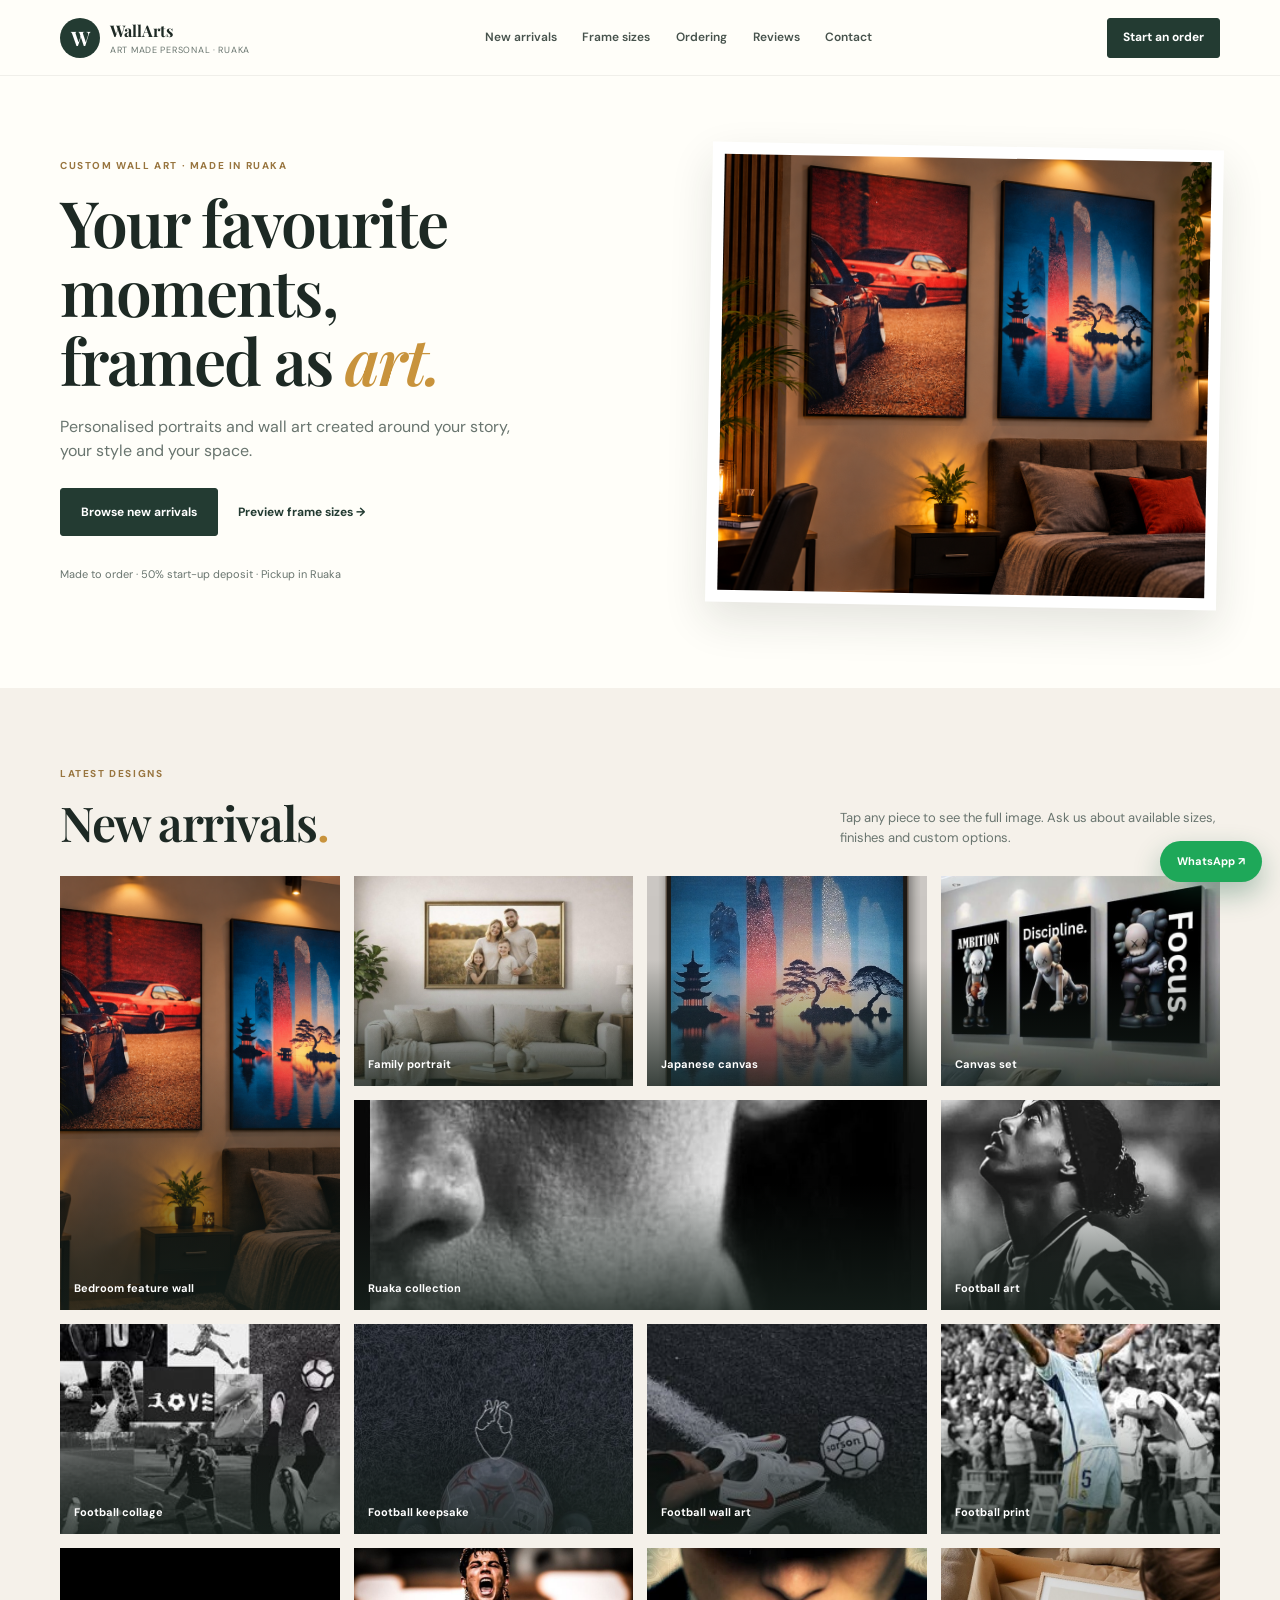
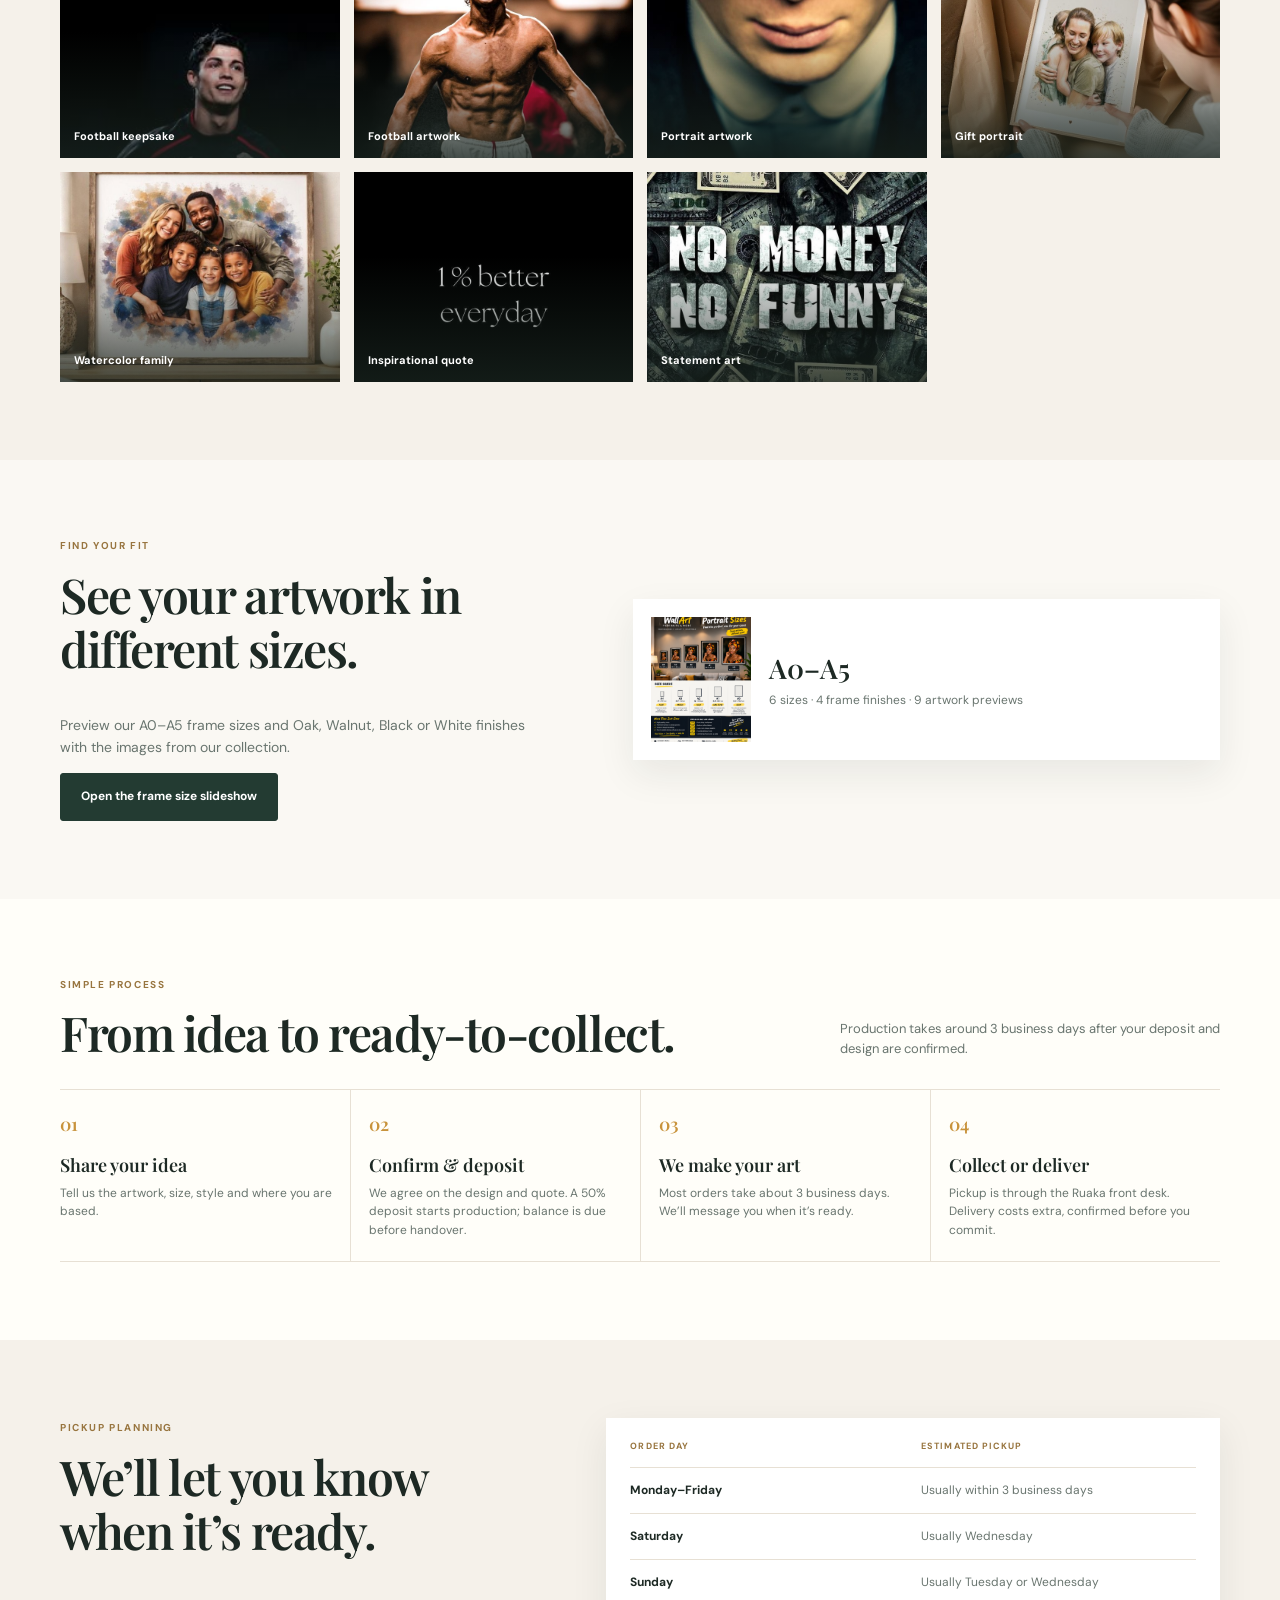
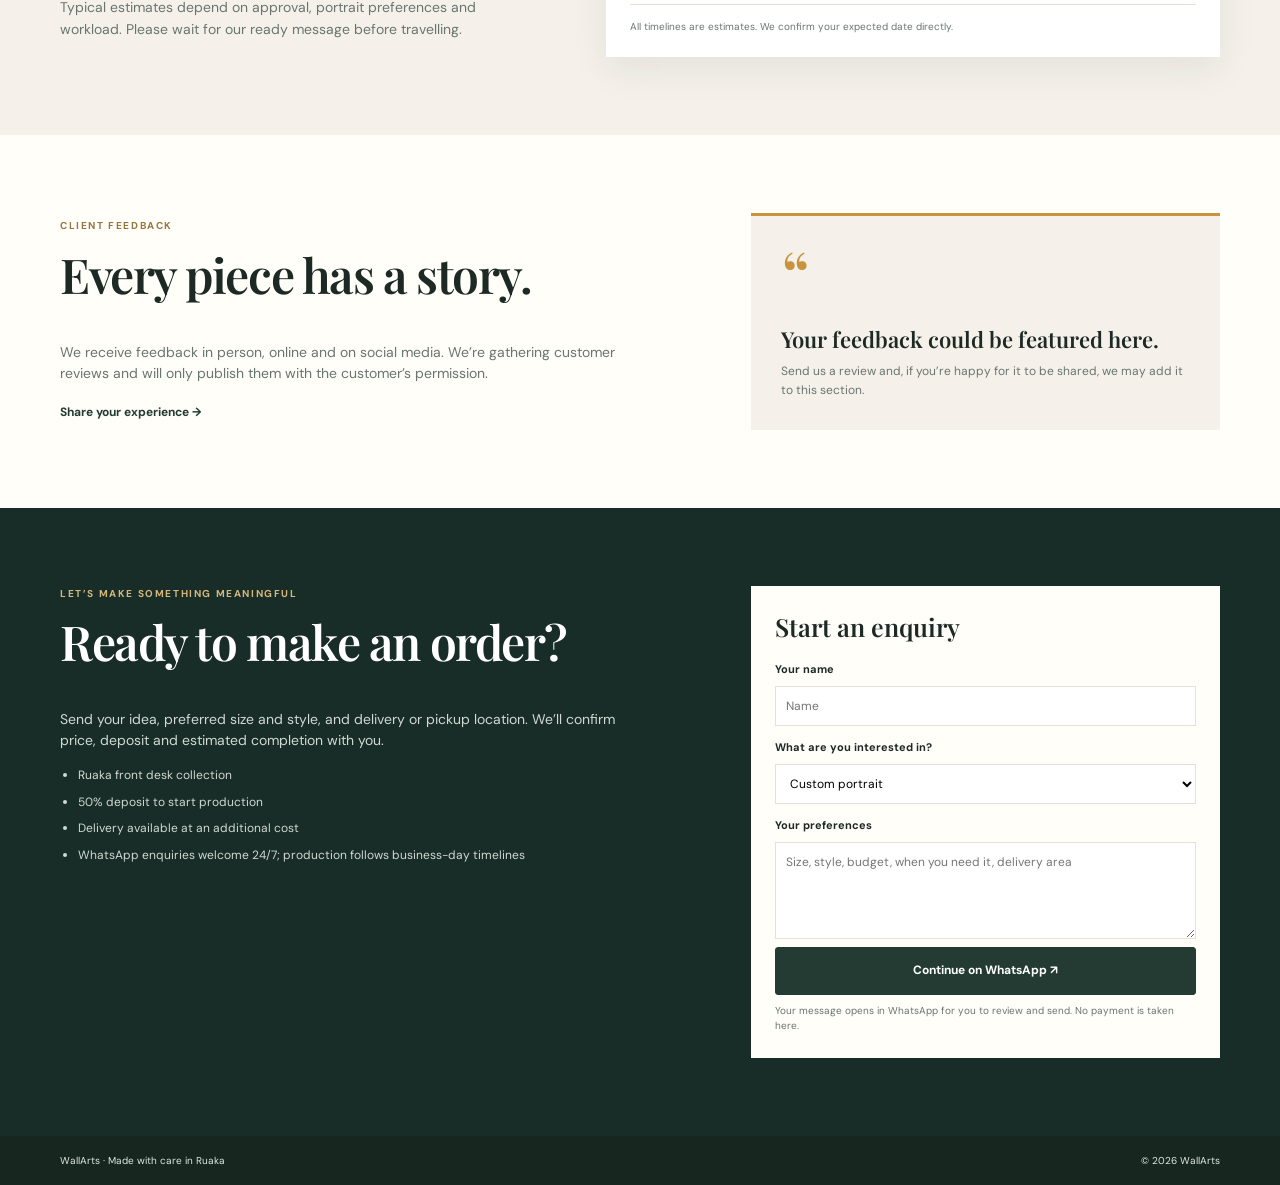
==== commit 4adfa749: "Restore polished WallArts site and add image slideshow with A0–A5 frame size controls" ====
--- a/index.html
+++ b/index.html
@@ -3,8 +3,8 @@
 <head>
   <meta charset="utf-8">
   <meta name="viewport" content="width=device-width, initial-scale=1">
-  <meta name="description" content="WallArts custom portraits, wall art and size previews for homes and gifts in Ruaka.">
-  <title>WallArts | New Arrivals & Frame Size Preview</title>
+  <meta name="description" content="Custom portraits and wall art made to order in Ruaka. Browse new arrivals and preview frame sizes A0–A5.">
+  <title>WallArts | Portraits &amp; Wall Art in Ruaka</title>
   <link rel="preconnect" href="https://fonts.googleapis.com">
   <link rel="preconnect" href="https://fonts.gstatic.com" crossorigin>
   <link href="https://fonts.googleapis.com/css2?family=DM+Sans:wght@400;500;600;700&family=Playfair+Display:wght@600;700&display=swap" rel="stylesheet">
@@ -12,567 +12,52 @@
 </head>
 <body>
   <header class="site-header">
-    <a class="brand" href="#home" aria-label="WallArts home">
-      <span class="brand-mark">W</span>
-      <span class="brand-copy">
-        <strong>WallArts</strong>
-        <small>Portraits · Wall art · Ruaka</small>
-      </span>
-    </a>
-    <nav class="main-nav" aria-label="Main navigation">
-      <a href="#home">Home</a>
-      <a href="#new-arrivals">New arrivals</a>
-      <a href="#sizes">Frame sizes</a>
-      <a href="#reviews">Reviews</a>
-      <a href="#contact">Contact</a>
-    </nav>
-    <a class="button button-small header-cta" href="#contact">Order now</a>
+    <a class="brand" href="#home" aria-label="WallArts home"><span class="brand-mark">W</span><span><strong>WallArts</strong><small>Art made personal · Ruaka</small></span></a>
+    <nav aria-label="Main navigation"><a href="#new-arrivals">New arrivals</a><a href="#sizes">Frame sizes</a><a href="#how">Ordering</a><a href="#reviews">Reviews</a><a href="#contact">Contact</a></nav>
+    <a class="button button-small" href="#contact">Start an order</a>
   </header>
-
   <main id="home">
     <section class="hero page-wrap">
-      <div class="hero-copy">
-        <p class="eyebrow"><span class="eyebrow-line"></span> CUSTOM WALL ART · RUAKA</p>
-        <h1>Turn your memories into <em>beautiful wall art.</em></h1>
-        <p class="hero-intro">Gift-ready portraits, family prints, canvas pieces and custom artwork designed to feel personal, warm and timeless.</p>
-        <div class="actions">
-          <a class="button" href="#new-arrivals">Explore new arrivals</a>
-          <a class="text-link" href="#sizes">See frame sizes</a>
-        </div>
-        <div class="hero-notes">
-          <span><i></i> 3 business day turnaround</span>
-          <span><i></i> 50% deposit starts your order</span>
-          <span><i></i> Pickup in Ruaka</span>
-        </div>
-      </div>
-
-      <div class="hero-visual">
-        <div class="hero-frame hero-frame-large">
-          <img src="bedroom-wall.png" alt="Wall art in a bedroom" loading="eager">
-        </div>
-        <div class="hero-mini hero-mini-top">
-          <img src="family-wall-art.jpg" alt="Family custom portrait" loading="lazy">
-        </div>
-        <div class="hero-mini hero-mini-bottom">
-          <img src="quote-1.jpg" alt="Motivational wall art" loading="lazy">
-        </div>
-      </div>
+      <div><p class="eyebrow">CUSTOM WALL ART · MADE IN RUAKA</p><h1>Your favourite moments,<br>framed as <em>art.</em></h1><p class="intro">Personalised portraits and wall art created around your story, your style and your space.</p><div class="actions"><a class="button" href="#new-arrivals">Browse new arrivals</a><a class="text-link" href="#sizes">Preview frame sizes →</a></div><p class="hero-note">Made to order · 50% start-up deposit · Pickup in Ruaka</p></div>
+      <div class="hero-image"><img src="bedroom-wall.png" alt="Wall art styled in a bedroom"></div>
     </section>
 
-    <section class="section arrivals-section" id="new-arrivals">
-      <div class="page-wrap">
-        <div class="section-heading">
-          <div>
-            <p class="eyebrow">A FRESH LOOK FOR YOUR WALLS</p>
-            <h2>New arrivals<span class="heading-dot">.</span></h2>
-          </div>
-          <p>Browse the latest portrait and wall-art styles. Tap any image to open a full-size preview.</p>
-        </div>
+    <section class="section arrivals" id="new-arrivals"><div class="page-wrap">
+      <div class="section-heading"><div><p class="eyebrow">LATEST DESIGNS</p><h2>New arrivals<span class="gold">.</span></h2></div><p>Tap any piece to see the full image. Ask us about available sizes, finishes and custom options.</p></div>
+      <div class="gallery">
+        <button class="art" data-image="bedroom-wall.png" data-title="Bedroom feature wall art"><img src="bedroom-wall.png" alt="Bedroom feature wall art" loading="lazy"><span>Bedroom feature wall</span></button>
+        <button class="art" data-image="family-wall-art.jpg" data-title="Family wall art"><img src="family-wall-art.jpg" alt="Family wall art" loading="lazy"><span>Family portrait</span></button>
+        <button class="art" data-image="japan-canvas.png" data-title="Japanese landscape canvas"><img src="japan-canvas.png" alt="Japanese landscape canvas" loading="lazy"><span>Japanese canvas</span></button>
+        <button class="art" data-image="canvas-set.jpg" data-title="Canvas set"><img src="canvas-set.jpg" alt="Canvas set" loading="lazy"><span>Canvas set</span></button>
+        <button class="art" data-image="promo-ruaka.jpg" data-title="Ruaka collection"><img src="promo-ruaka.jpg" alt="Ruaka collection" loading="lazy"><span>Ruaka collection</span></button>
+        <button class="art" data-image="football-1.jpg" data-title="Football art"><img src="football-1.jpg" alt="Football art" loading="lazy"><span>Football art</span></button>
+        <button class="art" data-image="football-2.jpg" data-title="Football collage"><img src="football-2.jpg" alt="Football collage" loading="lazy"><span>Football collage</span></button>
+        <button class="art" data-image="football-3.jpg" data-title="Football boots and ball art"><img src="football-3.jpg" alt="Football boots and ball art" loading="lazy"><span>Football keepsake</span></button>
+        <button class="art" data-image="football-4.jpg" data-title="Football wall art"><img src="football-4.jpg" alt="Football wall art" loading="lazy"><span>Football wall art</span></button>
+        <button class="art" data-image="football-5.jpg" data-title="Football print"><img src="football-5.jpg" alt="Football print" loading="lazy"><span>Football print</span></button>
+        <button class="art" data-image="football-7.jpg" data-title="Football keepsake"><img src="football-7.jpg" alt="Football keepsake art" loading="lazy"><span>Football keepsake</span></button>
+        <button class="art" data-image="football-9.jpg" data-title="Football artwork"><img src="football-9.jpg" alt="Football artwork" loading="lazy"><span>Football artwork</span></button>
+        <button class="art" data-image="portrait-2.jpg" data-title="Portrait artwork"><img src="portrait-2.jpg" alt="Portrait artwork" loading="lazy"><span>Portrait artwork</span></button>
+        <button class="art" data-image="portrait-gift.jpg" data-title="Gift portrait"><img src="portrait-gift.jpg" alt="Gift portrait" loading="lazy"><span>Gift portrait</span></button>
+        <button class="art" data-image="watercolor-family.jpg" data-title="Watercolor family portrait"><img src="watercolor-family.jpg" alt="Watercolor family portrait" loading="lazy"><span>Watercolor family</span></button>
+        <button class="art" data-image="quote-1.jpg" data-title="Motivational quote art"><img src="quote-1.jpg" alt="Motivational quote art" loading="lazy"><span>Inspirational quote</span></button>
+        <button class="art" data-image="quote-2.jpg" data-title="Statement wall art"><img src="quote-2.jpg" alt="Statement wall art" loading="lazy"><span>Statement art</span></button>
+      </div>
+    </div></section>
 
-        <div class="gallery-grid">
-          <button class="gallery-card" type="button" data-image="bedroom-wall.png" data-title="Bedroom feature wall art" aria-label="Open bedroom feature wall art"><img src="bedroom-wall.png" alt="Bedroom feature wall art"><span>Bedroom feature wall</span></button>
-          <button class="gallery-card" type="button" data-image="japan-canvas.png" data-title="Japanese landscape canvas" aria-label="Open Japanese landscape canvas"><img src="japan-canvas.png" alt="Japanese landscape canvas"><span>Japanese canvas</span></button>
-          <button class="gallery-card" type="button" data-image="family-wall-art.jpg" data-title="Family wall art" aria-label="Open family wall art"><img src="family-wall-art.jpg" alt="Family wall art"><span>Family portrait</span></button>
-          <button class="gallery-card" type="button" data-image="promo-ruaka.jpg" data-title="Ruaka collection" aria-label="Open Ruaka collection"><img src="promo-ruaka.jpg" alt="Ruaka wall art collection"><span>Ruaka collection</span></button>
-          <button class="gallery-card" type="button" data-image="canvas-set.jpg" data-title="Motivational canvas set" aria-label="Open motivational canvas set"><img src="canvas-set.jpg" alt="Motivational canvas set"><span>Canvas set</span></button>
-          <button class="gallery-card" type="button" data-image="football-1.jpg" data-title="Football art" aria-label="Open football art"><img src="football-1.jpg" alt="Football art"><span>Football keepsake</span></button>
-          <button class="gallery-card" type="button" data-image="football-2.jpg" data-title="Football collage" aria-label="Open football collage"><img src="football-2.jpg" alt="Football collage"><span>Football collage</span></button>
-          <button class="gallery-card" type="button" data-image="football-3.jpg" data-title="Football art detail" aria-label="Open football art detail"><img src="football-3.jpg" alt="Football boots and ball art"><span>Football detail</span></button>
-          <button class="gallery-card" type="button" data-image="football-4.jpg" data-title="Football wall art" aria-label="Open football wall art"><img src="football-4.jpg" alt="Football wall art"><span>Football wall art</span></button>
-          <button class="gallery-card" type="button" data-image="football-5.jpg" data-title="Football print" aria-label="Open football print"><img src="football-5.jpg" alt="Football print"><span>Football print</span></button>
-          <button class="gallery-card" type="button" data-image="football-7.jpg" data-title="Football keepsake art" aria-label="Open football keepsake art"><img src="football-7.jpg" alt="Football keepsake artwork"><span>Football keepsake</span></button>
-          <button class="gallery-card" type="button" data-image="football-9.jpg" data-title="Football artwork" aria-label="Open football artwork"><img src="football-9.jpg" alt="Football artwork"><span>Football artwork</span></button>
-          <button class="gallery-card" type="button" data-image="portrait-2.jpg" data-title="Portrait wall art" aria-label="Open portrait wall art"><img src="portrait-2.jpg" alt="Portrait wall art"><span>Portrait artwork</span></button>
-          <button class="gallery-card" type="button" data-image="portrait-gift.jpg" data-title="Gift portrait" aria-label="Open gift portrait"><img src="portrait-gift.jpg" alt="Gift portrait"><span>Gift portrait</span></button>
-          <button class="gallery-card" type="button" data-image="watercolor-family.jpg" data-title="Watercolor family portrait" aria-label="Open watercolor family portrait"><img src="watercolor-family.jpg" alt="Watercolor family portrait"><span>Watercolour family</span></button>
-          <button class="gallery-card" type="button" data-image="quote-1.jpg" data-title="Quote wall art" aria-label="Open quote wall art"><img src="quote-1.jpg" alt="Quote wall art"><span>Inspirational quote</span></button>
-          <button class="gallery-card" type="button" data-image="quote-2.jpg" data-title="Statement wall art" aria-label="Open statement wall art"><img src="quote-2.jpg" alt="Statement wall art"><span>Statement art</span></button>
-        </div>
-      </div>
-    </section>
+    <section class="section size-section" id="sizes"><div class="page-wrap size-layout"><div><p class="eyebrow">FIND YOUR FIT</p><h2>See your artwork in different sizes.</h2><p>Preview our A0–A5 frame sizes and Oak, Walnut, Black or White finishes with the images from our collection.</p><a class="button" href="wallarts_frames.html">Open the frame size slideshow</a></div><div class="size-teaser"><img src="size-poster.png" alt="Wall art size guide"><div><strong>A0–A5</strong><span>6 sizes · 4 frame finishes · 9 artwork previews</span></div></div></div></section>
 
-    <section class="section frame-section" id="sizes">
-      <div class="page-wrap frame-layout">
-        <div class="frame-copy">
-          <p class="eyebrow">SIZE GUIDE</p>
-          <h2>Choose the right fit for your wall.</h2>
-          <p>Each custom piece can be arranged in different dimensions to suit your room, your photo and the mood you want to create.</p>
-          <div class="size-buttons" aria-label="Available sizes">
-            <button class="size-btn active" type="button" data-size="a5">A5</button>
-            <button class="size-btn" type="button" data-size="a4">A4</button>
-            <button class="size-btn" type="button" data-size="a3">A3</button>
-            <button class="size-btn" type="button" data-size="a2">A2</button>
-            <button class="size-btn" type="button" data-size="a1">A1</button>
-            <button class="size-btn" type="button" data-size="a0">A0</button>
-          </div>
-          <a class="button button-inline" href="wallarts_frames.html" target="_blank" rel="noopener noreferrer">Open full size preview</a>
-        </div>
+    <section class="steps-section section" id="how"><div class="page-wrap"><div class="section-heading"><div><p class="eyebrow">SIMPLE PROCESS</p><h2>From idea to ready-to-collect.</h2></div><p>Production takes around 3 business days after your deposit and design are confirmed.</p></div><div class="steps"><article><b>01</b><h3>Share your idea</h3><p>Tell us the artwork, size, style and where you are based.</p></article><article><b>02</b><h3>Confirm &amp; deposit</h3><p>We agree on the design and quote. A 50% deposit starts production; balance is due before handover.</p></article><article><b>03</b><h3>We make your art</h3><p>Most orders take about 3 business days. We’ll message you when it’s ready.</p></article><article><b>04</b><h3>Collect or deliver</h3><p>Pickup is through the Ruaka front desk. Delivery costs extra, confirmed before you commit.</p></article></div></div></section>
 
-        <div class="frame-preview-panel">
-          <div class="frame-shell frame-shell--a5" id="size-preview">
-            <div class="frame-inner">
-              <img src="size-poster.png" alt="Image preview in a frame">
-            </div>
-          </div>
-          <div class="frame-meta">
-            <strong id="size-label">A5</strong>
-            <span>Best for small feature walls or bedside moments</span>
-          </div>
-        </div>
-      </div>
-    </section>
+    <section class="section schedule-section" id="pickup"><div class="page-wrap schedule-layout"><div><p class="eyebrow">PICKUP PLANNING</p><h2>We’ll let you know when it’s ready.</h2><p>Typical estimates depend on approval, portrait preferences and workload. Please wait for our ready message before travelling.</p></div><div class="schedule"><div><b>Order day</b><b>Estimated pickup</b></div><div><strong>Monday–Friday</strong><span>Usually within 3 business days</span></div><div><strong>Saturday</strong><span>Usually Wednesday</span></div><div><strong>Sunday</strong><span>Usually Tuesday or Wednesday</span></div><p>All timelines are estimates. We confirm your expected date directly.</p></div></div></section>
 
-    <section class="personal-band">
-      <div class="page-wrap personal-inner">
-        <div>
-          <p class="eyebrow">YOUR PHOTO. YOUR IDEA. YOUR ART.</p>
-          <h2>Let’s turn your space into something personal.</h2>
-        </div>
-        <a class="button button-light" href="#contact">Start an order</a>
-      </div>
-    </section>
+    <section class="section reviews" id="reviews"><div class="page-wrap review-layout"><div><p class="eyebrow">CLIENT FEEDBACK</p><h2>Every piece has a story.</h2><p>We receive feedback in person, online and on social media. We’re gathering customer reviews and will only publish them with the customer’s permission.</p><a class="text-link" href="https://wa.me/254723106225?text=Hello%20WallArts%2C%20I%20would%20like%20to%20share%20feedback%20about%20my%20order." target="_blank" rel="noopener noreferrer">Share your experience →</a></div><div class="review-placeholder"><span>“</span><h3>Your feedback could be featured here.</h3><p>Send us a review and, if you’re happy for it to be shared, we may add it to this section.</p></div></div></section>
 
-    <section class="section steps-section" id="how">
-      <div class="page-wrap">
-        <div class="section-heading">
-          <div>
-            <p class="eyebrow">LETS MAKE IT EASY</p>
-            <h2>How ordering works</h2>
-          </div>
-          <p>We keep it simple and transparent from the first message to the final pickup.</p>
-        </div>
-
-        <div class="steps-grid">
-          <article class="step-card">
-            <span class="step-number">01</span>
-            <h3>Share your idea</h3>
-            <p>Tell us what you want, your preferred size, your budget, your room and when you need it.</p>
-          </article>
-          <article class="step-card">
-            <span class="step-number">02</span>
-            <h3>Pay deposit</h3>
-            <p>A 50% deposit confirms the order and begins production. The rest is due before pickup or delivery.</p>
-          </article>
-          <article class="step-card">
-            <span class="step-number">03</span>
-            <h3>Production</h3>
-            <p>Most pieces are ready within approximately 3 business days once approved and paid.</p>
-          </article>
-          <article class="step-card">
-            <span class="step-number">04</span>
-            <h3>Pickup or delivery</h3>
-            <p>Collection is arranged through the Ruaka front desk. Delivery is priced separately for outside nearby Nairobi areas.</p>
-          </article>
-        </div>
-      </div>
-    </section>
-
-    <section class="timing-section" id="pickup">
-      <div class="page-wrap timing-layout">
-        <div>
-          <p class="eyebrow">ORDER TIMELINES</p>
-          <h2>Order day, ready day.</h2>
-          <p class="timing-intro">We work around standard business days and will notify you by message when your artwork is ready to collect.</p>
-          <p class="timing-small">Saturday orders may be ready by Wednesday. Sunday orders usually follow through Tuesday or Wednesday. Monday orders are typically ready between Tuesday and Friday.</p>
-        </div>
-
-        <div class="schedule-card">
-          <div class="schedule-head">
-            <span>Order day</span>
-            <span>Estimated ready</span>
-          </div>
-          <div class="schedule-row"><strong>Monday</strong><span>Tuesday–Friday</span></div>
-          <div class="schedule-row"><strong>Saturday</strong><span>Wednesday</span></div>
-          <div class="schedule-row"><strong>Sunday</strong><span>Tuesday–Wednesday</span></div>
-          <div class="schedule-foot">
-            <span class="schedule-icon">i</span>
-            <p>Pickup is confirmed by WhatsApp and handled through the Ruaka front desk.</p>
-          </div>
-        </div>
-      </div>
-    </section>
-
-    <section class="section reviews-section" id="reviews">
-      <div class="page-wrap reviews-layout">
-        <div>
-          <p class="eyebrow">CLIENT FEEDBACK</p>
-          <h2>Real stories from our clients.</h2>
-          <p>We are building a growing collection of customer reviews from in-person conversations, WhatsApp chats and social media messages. We only share feedback with permission.</p>
-          <a class="text-link" href="https://wa.me/254723106225?text=Hello%20WallArts%2C%20I%20would%20like%20to%20share%20a%20review%20about%20my%20order." target="_blank" rel="noopener noreferrer">Share your review</a>
-        </div>
-
-        <div class="review-stack">
-          <article class="review-card">
-            <span class="quote-mark">“</span>
-            <p>The portrait looked even better in person. The detail was beautiful and it fit perfectly in our living room.</p>
-            <strong>— Client review</strong>
-          </article>
-          <article class="review-card">
-            <span class="quote-mark">“</span>
-            <p>Fast communication, easy process and the final piece looked premium. We will definitely order again.</p>
-            <strong>— Client review</strong>
-          </article>
-        </div>
-      </div>
-    </section>
-
-    <section class="section faq-section" id="faq">
-      <div class="page-wrap faq-layout">
-        <div>
-          <p class="eyebrow">GOOD TO KNOW</p>
-          <h2>Before you order.</h2>
-        </div>
-        <div class="faq-list">
-          <details open>
-            <summary>How much do I pay upfront?</summary>
-            <p>We usually begin with a 50% deposit once the size, style and price are agreed. The remaining balance is due before pickup or delivery.</p>
-          </details>
-          <details>
-            <summary>Can I get custom sizes?</summary>
-            <p>Yes. We can help you decide based on the room, the image and the mood you want. Different sizes can be arranged for a more personalised fit.</p>
-          </details>
-          <details>
-            <summary>Do you offer delivery?</summary>
-            <p>Yes. Delivery costs extra and is confirmed before you approve the order, especially for areas outside nearby Nairobi environs.</p>
-          </details>
-          <details>
-            <summary>What happens if I am not in Nairobi?</summary>
-            <p>We can arrange delivery at an extra cost, or you can wait for a ready-for-pickup confirmation depending on your location and preference.</p>
-          </details>
-        </div>
-      </div>
-    </section>
-
-    <section class="contact-section" id="contact">
-      <div class="page-wrap contact-layout">
-        <div class="contact-copy">
-          <p class="eyebrow">LET’S CREATE YOUR NEXT PIECE</p>
-          <h2>Ready to order something meaningful?</h2>
-          <p>Send us the idea, your preferred size, your room and your budget. We’ll guide you through the options and confirm the next step.</p>
-          <div class="contact-facts">
-            <div>
-              <span class="fact-icon">⌂</span>
-              <p><strong>Ruaka-based</strong><br><span>Collection through the front desk</span></p>
-            </div>
-            <div>
-              <span class="fact-icon">◷</span>
-              <p><strong>Fast replies</strong><br><span>2–3 business day production after approval</span></p>
-            </div>
-            <div>
-              <span class="fact-icon">＋</span>
-              <p><strong>Delivery available</strong><br><span>Extra fee confirmed before order approval</span></p>
-            </div>
-          </div>
-        </div>
-
-        <form id="enquiry-form" novalidate>
-          <p class="form-title">Start an enquiry</p>
-          <label for="name">Your name</label>
-          <input id="name" name="name" type="text" required placeholder="Name">
-
-          <label for="product">What are you interested in?</label>
-          <select id="product" name="product">
-            <option>Custom portrait</option>
-            <option>Family wall art</option>
-            <option>Canvas and wall pieces</option>
-            <option>Football-themed art</option>
-            <option>Other / custom idea</option>
-          </select>
-
-          <label for="details">Your idea and details</label>
-          <textarea id="details" name="details" rows="4" placeholder="Dimensions, style, budget, room, or delivery area"></textarea>
-
-          <button class="button form-submit" type="submit">Continue on WhatsApp</button>
-          <p class="form-note">This opens WhatsApp with your message prepared. No payment is taken on the website.</p>
-        </form>
-      </div>
-    </section>
+    <section class="section contact" id="contact"><div class="page-wrap contact-layout"><div><p class="eyebrow">LET’S MAKE SOMETHING MEANINGFUL</p><h2>Ready to make an order?</h2><p>Send your idea, preferred size and style, and delivery or pickup location. We’ll confirm price, deposit and estimated completion with you.</p><ul><li>Ruaka front desk collection</li><li>50% deposit to start production</li><li>Delivery available at an additional cost</li><li>WhatsApp enquiries welcome 24/7; production follows business-day timelines</li></ul></div><form id="enquiry-form"><h3>Start an enquiry</h3><label for="name">Your name</label><input id="name" name="name" required placeholder="Name"><label for="product">What are you interested in?</label><select id="product" name="product"><option>Custom portrait</option><option>Family wall art</option><option>Canvas and wall pieces</option><option>Football-themed art</option><option>Other / custom idea</option></select><label for="details">Your preferences</label><textarea id="details" name="details" rows="4" placeholder="Size, style, budget, when you need it, delivery area"></textarea><button type="submit" class="button">Continue on WhatsApp ↗</button><small>Your message opens in WhatsApp for you to review and send. No payment is taken here.</small></form></div></section>
   </main>
-
-  <footer class="site-footer">
-    <div class="page-wrap footer-inner">
-      <a class="brand footer-brand" href="#home">
-        <span class="brand-mark">W</span>
-        <span class="brand-copy">
-          <strong>WallArts</strong>
-          <small>Made personal</small>
-        </span>
-      </a>
-      <p>Made with care in Ruaka · © <span id="year"></span> WallArts</p>
-      <a href="#home">Back to top ↑</a>
-    </div>
-  </footer>
-
-  <a class="floating-whatsapp" href="https://wa.me/254723106225?text=Hello%20WallArts%2C%20I%20am%20interested%20in%20your%20wall%20art." target="_blank" rel="noopener noreferrer">WhatsApp</a>
-
-  <div class="lightbox" id="lightbox" aria-hidden="true">
-    <button class="lightbox-close" type="button" aria-label="Close image preview">×</button>
-    <div class="lightbox-content">
-      <img id="lightbox-image" src="" alt="Expanded wall art preview">
-      <p id="lightbox-caption"></p>
-    </div>
-  </div>
-
+  <footer class="footer"><div class="page-wrap"><span>WallArts · Made with care in Ruaka</span><span>© <span id="year"></span> WallArts</span></div></footer>
+  <a class="whatsapp" href="https://wa.me/254723106225?text=Hello%20WallArts%2C%20I%27m%20interested%20in%20your%20artwork." target="_blank" rel="noopener noreferrer">WhatsApp ↗</a>
+  <dialog class="lightbox" id="lightbox"><button type="button" class="lightbox-close" aria-label="Close image preview">×</button><img id="lightbox-img" alt="Expanded wall art"><p id="lightbox-caption"></p></dialog>
   <script src="/script.js"></script>
 </body>
 </html>
-
-
-
-
-
-
-
-
-
-
-
-
-
-
-
-
-
-
-
-
-
-
-
-
-
-
-
-
-
-
-
-
-
-
-
-
-
-
-
-
-
-
-
-
-
-
-
-
-
-
-
-
-
-
-
-
-
-
-
-
-
-
-
-
-
-
-
-
-
-
-
-
-
-
-
-
-
-
-
-
-
-
-
-
-
-
-
-
-
-
-
-
-
-
-
-
-
-
-
-
-
-
-
-
-
-
-
-
-
-
-
-
-
-
-
-
-
-
-
-
-
-
-
-
-
-
-
-
-
-
-
-
-
-
-
-
-
-
-
-
-
-
-
-
-
-
-
-
-
-
-
-
-
-
-
-
-
-
-
-
-
-
-
-
-
-
-
-
-
-
-
-
-
-
-
-
-
-
-
-
-
-
-
-
-
-
-
-
-
-
-
-
-
-
-
-
-
-
-
-
-
-
-
-
-
-
-
-
-
-
-
-
-
-
-
-
-
-
-
-
-
-
-
-
-
-
-
-
-
-
-
-
-
-
-
-
-
-
-
-
-
-
-
-
-
-
-
-
-
-
-
-
-
-
-
-
-
-
-
-
--- a/styles.css
+++ b/styles.css
@@ -1,642 +1,14 @@
-:root {
-  --ink: #1d2924;
-  --muted: #69756f;
-  --paper: #fffef9;
-  --cream: #f5f1ea;
-  --green: #233b32;
-  --green-dark: #182d27;
-  --gold: #c8933c;
-  --line: #e7e0d4;
-  --bg-soft: #f7f4ee;
-  --white: #ffffff;
-  --shadow: 0 18px 44px rgba(30, 40, 34, 0.12);
-  --serif: 'Playfair Display', Georgia, serif;
-  --sans: 'DM Sans', Arial, sans-serif;
-  --content-width: 1160px;
-}
-
-* { box-sizing: border-box; }
-html { scroll-behavior: smooth; scroll-padding-top: 96px; }
-body {
-  margin: 0;
-  background: var(--paper);
-  color: var(--ink);
-  font: 16px/1.55 var(--sans);
-  -webkit-font-smoothing: antialiased;
-}
-a { color: inherit; text-decoration: none; }
-img { display: block; max-width: 100%; }
-button, input, select, textarea { font: inherit; }
-.page-wrap { width: min(var(--content-width), calc(100% - 48px)); margin-inline: auto; }
-
-.site-header {
-  position: sticky;
-  top: 0;
-  z-index: 40;
-  display: flex;
-  align-items: center;
-  justify-content: space-between;
-  gap: 24px;
-  min-height: 78px;
-  padding: 12px calc((100vw - var(--content-width)) / 2 + 24px);
-  background: rgba(255, 254, 249, 0.95);
-  border-bottom: 1px solid rgba(20, 27, 25, 0.08);
-  backdrop-filter: blur(12px);
-}
-.brand { display: inline-flex; align-items: center; gap: 11px; }
-.brand-mark {
-  display: grid;
-  place-items: center;
-  width: 42px;
-  height: 42px;
-  border-radius: 50%;
-  background: var(--green);
-  color: #fff;
-  font: 700 21px/1 var(--serif);
-}
-.brand-copy { display: grid; line-height: 1.1; }
-.brand-copy strong {
-  font: 700 16px/1.2 var(--serif);
-  letter-spacing: 0.02em;
-}
-.brand-copy small {
-  margin-top: 3px;
-  color: var(--muted);
-  font-size: 8px;
-  letter-spacing: 0.12em;
-  text-transform: uppercase;
-}
-.main-nav {
-  display: flex;
-  align-items: center;
-  justify-content: center;
-  gap: clamp(14px, 2vw, 32px);
-}
-.main-nav a { color: #43504a; font-size: 12px; font-weight: 600; }
-.main-nav a:hover { color: var(--gold); }
-
-.button {
-  display: inline-flex;
-  align-items: center;
-  justify-content: center;
-  min-height: 49px;
-  padding: 0 22px;
-  background: var(--green);
-  border: 1px solid var(--green);
-  border-radius: 3px;
-  color: #fff;
-  font-size: 12px;
-  font-weight: 700;
-  letter-spacing: 0.02em;
-  transition: transform 0.2s ease, background 0.2s ease, border-color 0.2s ease;
-}
-.button:hover { transform: translateY(-1px); background: var(--green-dark); }
-.button-small { min-height: 42px; padding-inline: 16px; }
-.button-light {
-  background: #fff;
-  color: var(--green);
-  border-color: #fff;
-}
-.button-light:hover { background: transparent; color: #fff; }
-.button-inline { margin-top: 12px; }
-
-.hero {
-  display: grid;
-  grid-template-columns: 1.05fr 0.95fr;
-  align-items: center;
-  gap: 52px;
-  min-height: 610px;
-  padding-block: 72px 88px;
-}
-.eyebrow {
-  display: flex;
-  align-items: center;
-  gap: 10px;
-  margin: 0 0 16px;
-  color: #9a7740;
-  font-size: 10px;
-  font-weight: 700;
-  letter-spacing: 0.18em;
-  text-transform: uppercase;
-}
-.eyebrow-line { width: 26px; height: 1px; background: var(--gold); }
-h1, h2, h3, p { margin-top: 0; }
-h1, h2 { font-family: var(--serif); font-weight: 600; letter-spacing: -0.03em; }
-h1 { margin-bottom: 20px; font-size: clamp(46px, 5vw, 72px); line-height: 1.05; }
-h1 em { color: var(--gold); }
-.hero-intro { max-width: 520px; margin-bottom: 27px; color: var(--muted); font-size: 17px; }
-.actions { display: flex; flex-wrap: wrap; align-items: center; gap: 18px 26px; }
-.text-link { display: inline-flex; align-items: center; color: var(--green); font-size: 12px; font-weight: 700; letter-spacing: 0.04em; }
-.hero-notes {
-  display: flex;
-  flex-wrap: wrap;
-  gap: 12px 22px;
-  margin-top: 32px;
-  color: #65726b;
-  font-size: 11px;
-  font-weight: 600;
-}
-.hero-notes span { display: inline-flex; align-items: center; gap: 8px; }
-.hero-notes i { width: 6px; height: 6px; background: var(--gold); border-radius: 50%; }
-
-.hero-visual {
-  position: relative;
-  min-height: 480px;
-}
-.hero-frame {
-  overflow: hidden;
-  background: var(--white);
-  box-shadow: var(--shadow);
-}
-.hero-frame-large {
-  width: min(88%, 530px);
-  height: 510px;
-  margin-left: auto;
-  border: 14px solid rgba(255,255,255,0.8);
-}
-.hero-frame-large img { width: 100%; height: 100%; object-fit: cover; }
-.hero-mini {
-  position: absolute;
-  width: 170px;
-  height: 170px;
-  overflow: hidden;
-  border: 6px solid rgba(255,255,255,0.8);
-  box-shadow: 0 16px 30px rgba(31, 38, 33, 0.18);
-}
-.hero-mini img { width: 100%; height: 100%; object-fit: cover; }
-.hero-mini-top { top: 20px; left: 0; }
-.hero-mini-bottom { right: 16px; bottom: 14px; }
-
-.section { padding-block: 88px; }
-.arrivals-section { background: var(--cream); }
-.section-heading {
-  display: flex;
-  align-items: end;
-  justify-content: space-between;
-  gap: 30px;
-  margin-bottom: 28px;
-}
-.section-heading h2 {
-  margin-bottom: 0;
-  font-size: clamp(34px, 3.8vw, 52px);
-  line-height: 1.1;
-}
-.heading-dot { color: var(--gold); }
-.section-heading > p {
-  max-width: 360px;
-  margin-bottom: 0;
-  color: var(--muted);
-  font-size: 14px;
-}
-.gallery-grid {
-  display: grid;
-  grid-template-columns: repeat(4, minmax(0, 1fr));
-  gap: 18px;
-}
-.gallery-card {
-  position: relative;
-  display: block;
-  min-height: 200px;
-  padding: 0;
-  border: 0;
-  background: transparent;
-  text-align: left;
-  cursor: pointer;
-  overflow: hidden;
-}
-.gallery-card img {
-  width: 100%;
-  height: 100%;
-  min-height: 200px;
-  object-fit: cover;
-  transition: transform 0.35s ease;
-}
-.gallery-card:hover img { transform: scale(1.04); }
-.gallery-card::after {
-  position: absolute;
-  inset: 0;
-  background: linear-gradient(180deg, transparent 40%, rgba(18, 26, 22, 0.7));
-  content: '';
-}
-.gallery-card span {
-  position: absolute;
-  z-index: 1;
-  left: 16px;
-  bottom: 14px;
-  color: #fff;
-  font-size: 12px;
-  font-weight: 700;
-}
-
-.frame-section { background: var(--bg-soft); }
-.frame-layout {
-  display: grid;
-  grid-template-columns: 0.8fr 1.2fr;
-  align-items: center;
-  gap: 64px;
-}
-.frame-copy > p:not(.eyebrow) { color: var(--muted); font-size: 15px; }
-.size-buttons {
-  display: flex;
-  flex-wrap: wrap;
-  gap: 10px;
-  margin: 18px 0 22px;
-}
-.size-btn {
-  padding: 8px 12px;
-  background: rgba(255,255,255,0.8);
-  border: 1px solid var(--line);
-  color: var(--ink);
-  font-size: 11px;
-  font-weight: 700;
-  letter-spacing: 0.08em;
-  text-transform: uppercase;
-  cursor: pointer;
-}
-.size-btn.active {
-  background: var(--green);
-  border-color: var(--green);
-  color: #fff;
-}
-.frame-preview-panel {
-  display: grid;
-  gap: 16px;
-  justify-items: center;
-}
-.frame-shell {
-  position: relative;
-  display: grid;
-  place-items: center;
-  width: min(100%, 540px);
-  aspect-ratio: 1/1.2;
-  padding: 28px;
-  background: linear-gradient(135deg, #dcc09c, #a57d4c);
-  box-shadow: 0 22px 50px rgba(38, 38, 38, 0.14);
-}
-.frame-inner {
-  display: grid;
-  place-items: center;
-  width: 100%;
-  height: 100%;
-  background: #fff;
-  box-shadow: inset 0 0 0 1px rgba(0,0,0,0.08);
-}
-.frame-shell img {
-  width: 100%;
-  height: 100%;
-  object-fit: cover;
-}
-.frame-shell--a5 { padding: 18px; }
-.frame-shell--a4 { padding: 22px; }
-.frame-shell--a3 { padding: 28px; }
-.frame-shell--a2 { padding: 35px; }
-.frame-shell--a1 { padding: 44px; }
-.frame-shell--a0 { padding: 54px; }
-.frame-meta {
-  display: grid;
-  gap: 6px;
-  text-align: center;
-}
-.frame-meta strong {
-  font-size: 30px;
-  font-family: var(--serif);
-}
-.frame-meta span { color: var(--muted); font-size: 12px; }
-
-.personal-band {
-  background: var(--green);
-  color: #fff;
-  padding-block: 42px;
-}
-.personal-inner {
-  display: flex;
-  align-items: center;
-  justify-content: space-between;
-  gap: 24px;
-}
-.personal-band .eyebrow { color: #d5b27b; }
-.personal-band h2 { font-size: clamp(28px, 3vw, 42px); }
-
-.steps-section { background: var(--paper); }
-.steps-grid {
-  display: grid;
-  grid-template-columns: repeat(4, minmax(0, 1fr));
-  gap: 0;
-  border-top: 1px solid var(--line);
-  border-bottom: 1px solid var(--line);
-  margin-top: 30px;
-}
-.step-card {
-  min-height: 220px;
-  padding: 24px 26px 28px 0;
-}
-.step-card + .step-card { padding-left: 26px; border-left: 1px solid var(--line); }
-.step-number {
-  display: inline-block;
-  margin-bottom: 18px;
-  font: 600 20px var(--serif);
-  color: var(--gold);
-}
-.step-card h3 { margin-bottom: 10px; font-size: 20px; font-family: var(--serif); }
-.step-card p { color: var(--muted); font-size: 12px; }
-
-.timing-section { background: var(--cream); }
-.timing-layout {
-  display: grid;
-  grid-template-columns: 0.9fr 1.1fr;
-  align-items: center;
-  gap: 64px;
-}
-.timing-layout h2 { margin-bottom: 18px; font-size: clamp(34px, 3vw, 48px); }
-.timing-intro { margin-bottom: 12px; color: var(--muted); font-size: 14px; }
-.timing-small { color: var(--muted); font-size: 12px; }
-.schedule-card {
-  background: var(--white);
-  box-shadow: var(--shadow);
-  padding: 24px 24px 18px;
-}
-.schedule-head, .schedule-row {
-  display: grid;
-  grid-template-columns: 0.8fr 1.2fr;
-  gap: 16px;
-  align-items: center;
-}
-.schedule-head {
-  padding-bottom: 14px;
-  color: #a27846;
-  font-size: 9px;
-  font-weight: 700;
-  letter-spacing: 0.14em;
-  text-transform: uppercase;
-}
-.schedule-row {
-  padding: 15px 0;
-  border-top: 1px solid var(--line);
-  font-size: 12px;
-  font-weight: 700;
-}
-.schedule-row span { color: var(--muted); font-weight: 600; }
-.schedule-foot {
-  display: flex;
-  align-items: start;
-  gap: 12px;
-  margin-top: 8px;
-  padding-top: 16px;
-  border-top: 1px solid var(--line);
-}
-.schedule-icon {
-  display: grid;
-  place-items: center;
-  width: 20px;
-  height: 20px;
-  border-radius: 50%;
-  background: var(--green);
-  color: #fff;
-  font-size: 12px;
-  font-weight: 700;
-}
-.schedule-foot p { margin: 0; color: var(--muted); font-size: 10px; }
-
-.reviews-section { background: var(--paper); }
-.reviews-layout {
-  display: grid;
-  grid-template-columns: 0.9fr 1.1fr;
-  align-items: center;
-  gap: 64px;
-}
-.reviews-layout > div:first-child > p:not(.eyebrow) {
-  max-width: 480px;
-  margin-bottom: 18px;
-  color: var(--muted);
-  font-size: 14px;
-}
-.review-stack { display: grid; gap: 18px; }
-.review-card {
-  padding: 24px 22px 20px;
-  background: var(--cream);
-  border-top: 3px solid var(--gold);
-  box-shadow: 0 12px 28px rgba(32, 38, 34, 0.04);
-}
-.quote-mark { color: var(--gold); font: 700 52px/0.8 var(--serif); }
-.review-card p { margin: 10px 0 14px; color: var(--ink); font-size: 14px; }
-.review-card strong { color: var(--green); font-size: 12px; letter-spacing: 0.08em; text-transform: uppercase; }
-
-.faq-section { background: var(--cream); }
-.faq-layout {
-  display: grid;
-  grid-template-columns: 0.75fr 1.25fr;
-  gap: 56px;
-}
-.faq-list details {
-  border-bottom: 1px solid rgba(29, 41, 36, 0.12);
-}
-.faq-list details:first-child { border-top: 1px solid rgba(29, 41, 36, 0.12); }
-.faq-list summary {
-  position: relative;
-  padding: 18px 38px 18px 0;
-  cursor: pointer;
-  font-size: 13px;
-  font-weight: 700;
-  list-style: none;
-}
-.faq-list summary::-webkit-details-marker { display: none; }
-.faq-list summary::after {
-  position: absolute;
-  right: 0;
-  color: var(--gold);
-  font-size: 22px;
-  line-height: 1;
-  content: '+';
-}
-.faq-list details[open] summary::after { content: '−'; }
-.faq-list p {
-  margin: -4px 0 18px;
-  color: var(--muted);
-  font-size: 12px;
-}
-
-.contact-section {
-  background: var(--green-dark);
-  color: #fff;
-}
-.contact-layout {
-  display: grid;
-  grid-template-columns: 1fr 0.82fr;
-  align-items: start;
-  gap: 68px;
-}
-.contact-copy .eyebrow { color: #d1aa73; }
-.contact-copy h2 { font-size: clamp(34px, 4vw, 52px); margin-bottom: 16px; }
-.contact-copy > p:not(.eyebrow) { max-width: 500px; color: #d5ddd8; font-size: 14px; }
-.contact-facts { display: grid; gap: 16px; margin-top: 30px; }
-.contact-facts > div {
-  display: flex;
-  align-items: center;
-  gap: 14px;
-}
-.contact-facts p { margin: 0; color: #fff; font-size: 11px; }
-.contact-facts p span { color: #bcc7c1; }
-.fact-icon {
-  display: grid;
-  place-items: center;
-  width: 34px;
-  height: 34px;
-  border: 1px solid rgba(255,255,255,0.2);
-  border-radius: 50%;
-  color: #d9bb81;
-}
-#enquiry-form {
-  display: grid;
-  gap: 10px;
-  background: var(--paper);
-  color: var(--ink);
-  padding: 26px 24px;
-  border-radius: 4px;
-}
-.form-title {
-  margin-bottom: 6px;
-  font: 600 30px/1.1 var(--serif);
-}
-#enquiry-form label {
-  margin-top: 6px;
-  font-size: 11px;
-  font-weight: 700;
-  letter-spacing: 0.04em;
-  text-transform: uppercase;
-}
-#enquiry-form input,
-#enquiry-form select,
-#enquiry-form textarea {
-  width: 100%;
-  padding: 10px 12px;
-  color: var(--ink);
-  background: #fff;
-  border: 1px solid var(--line);
-  font-size: 13px;
-}
-#enquiry-form textarea { min-height: 100px; resize: vertical; }
-#enquiry-form input:focus,
-#enquiry-form select:focus,
-#enquiry-form textarea:focus { outline: 2px solid rgba(200,147,60,0.25); border-color: var(--gold); }
-.form-submit { width: 100%; margin-top: 8px; cursor: pointer; }
-.form-note { margin: 0; color: var(--muted); font-size: 10px; }
-
-.site-footer { background: #17271f; color: #dfe8e2; }
-.footer-inner {
-  display: flex;
-  align-items: center;
-  justify-content: space-between;
-  gap: 24px;
-  padding: 18px 0;
-}
-.footer-inner > p { margin: 0; font-size: 11px; }
-.footer-brand .brand-mark { width: 34px; height: 34px; background: #d2ad6a; color: var(--green); }
-.footer-brand .brand-copy strong { color: #fff; }
-.footer-brand .brand-copy small { color: #bac5c0; }
-.footer-inner > a:last-child { color: #d9bc83; font-size: 11px; }
-
-.floating-whatsapp {
-  position: fixed;
-  right: 18px;
-  bottom: 18px;
-  z-index: 50;
-  display: inline-flex;
-  align-items: center;
-  justify-content: center;
-  min-height: 46px;
-  padding: 0 18px;
-  background: #1ea859;
-  color: #fff;
-  border-radius: 50px;
-  font-size: 11px;
-  font-weight: 700;
-  box-shadow: 0 18px 32px rgba(22, 93, 62, 0.35);
-}
-.floating-whatsapp:hover { background: #147b47; }
-
-.lightbox {
-  position: fixed;
-  inset: 0;
-  z-index: 80;
-  display: none;
-  place-items: center;
-  background: rgba(12, 18, 15, 0.85);
-  padding: 32px;
-}
-.lightbox.visible { display: grid; }
-.lightbox-close {
-  position: absolute;
-  top: 20px;
-  right: 22px;
-  width: 42px;
-  height: 42px;
-  background: rgba(255,255,255,0.12);
-  border: 1px solid rgba(255,255,255,0.2);
-  border-radius: 50%;
-  color: #fff;
-  font-size: 28px;
-  cursor: pointer;
-}
-.lightbox-content {
-  position: relative;
-  display: grid;
-  justify-items: center;
-  max-width: min(90vw, 940px);
-}
-.lightbox-content img {
-  width: min(90vw, 840px);
-  max-height: 82vh;
-  object-fit: contain;
-  background: #fff;
-  box-shadow: 0 28px 60px rgba(0,0,0,0.35);
-}
-.lightbox-content p {
-  margin: 14px 0 0;
-  color: #dfe8e2;
-  font-size: 12px;
-  letter-spacing: 0.08em;
-  text-transform: uppercase;
-}
-
-@media (max-width: 980px) {
-  .site-header { padding-inline: 24px; }
-  .main-nav { gap: 14px; }
-  .hero { grid-template-columns: 1fr; }
-  .gallery-grid { grid-template-columns: repeat(3, minmax(0, 1fr)); }
-  .steps-grid { grid-template-columns: repeat(2, minmax(0, 1fr)); }
-  .step-card:nth-child(3) { border-top: 1px solid var(--line); }
-  .step-card:nth-child(4) { border-left: 0; }
-  .frame-layout, .timing-layout, .reviews-layout, .faq-layout, .contact-layout { grid-template-columns: 1fr; }
-}
-
-@media (max-width: 680px) {
-  .page-wrap { width: min(var(--content-width), calc(100% - 28px)); }
-  .site-header {
-    flex-wrap: wrap;
-    gap: 10px;
-    padding: 12px 16px 0;
-  }
-  .header-cta { margin-left: auto; }
-  .main-nav {
-    order: 3;
-    width: calc(100% + 32px);
-    justify-content: space-between;
-    gap: 10px;
-    margin: 0 -16px;
-    padding: 10px 16px 12px;
-    border-top: 1px solid var(--line);
-  }
-  .main-nav a { font-size: 10px; }
-  .hero { min-height: auto; padding-top: 52px; }
-  .hero-frame-large { width: 100%; }
-  .hero-mini { width: 120px; height: 120px; }
-  .gallery-grid { grid-template-columns: repeat(2, minmax(0, 1fr)); gap: 12px; }
-  .section-heading { flex-direction: column; align-items: flex-start; gap: 16px; }
-  .section-heading > p { max-width: 100%; }
-  .steps-grid { grid-template-columns: 1fr; }
-  .step-card, .step-card + .step-card, .step-card:nth-child(3), .step-card:nth-child(4) { padding: 22px 0; border-left: 0; border-top: 1px solid var(--line); }
-  .step-card:first-child { border-top: 0; }
-  .personal-inner { flex-direction: column; align-items: flex-start; }
-  .footer-inner { flex-wrap: wrap; }
-  .floating-whatsapp { bottom: 12px; right: 12px; }
-}
+@import url('https://fonts.googleapis.com/css2?family=DM+Sans:wght@400;500;600;700&family=Playfair+Display:ital,wght@0,600;0,700;1,600;1,700&display=swap');
+:root{--ink:#1d2924;--muted:#69756f;--paper:#fffef9;--cream:#f5f1ea;--green:#233b32;--green-dark:#182d27;--gold:#c8933c;--line:#e7e0d4;--serif:'Playfair Display',Georgia,serif;--sans:'DM Sans',Arial,sans-serif;--width:1160px}
+*{box-sizing:border-box}html{scroll-behavior:smooth;scroll-padding-top:90px}body{margin:0;color:var(--ink);background:var(--paper);font:16px/1.55 var(--sans);-webkit-font-smoothing:antialiased}a{color:inherit;text-decoration:none}img{display:block;max-width:100%}button,input,select,textarea{font:inherit}.page-wrap{width:min(var(--width),calc(100% - 48px));margin-inline:auto}
+.site-header{position:sticky;z-index:20;top:0;display:flex;align-items:center;justify-content:space-between;gap:24px;min-height:76px;padding:12px max(24px,calc((100vw - var(--width))/2));background:#fffef9f2;border-bottom:1px solid #1d292411;backdrop-filter:blur(12px)}.brand{display:flex;align-items:center;gap:10px}.brand-mark{display:grid;width:40px;height:40px;place-items:center;border-radius:50%;background:var(--green);color:white;font:700 20px var(--serif)}.brand span:last-child{display:grid;line-height:1.2}.brand strong{font:700 16px var(--serif)}.brand small{margin-top:4px;color:var(--muted);font-size:9px;letter-spacing:.08em;text-transform:uppercase}.site-header nav{display:flex;gap:clamp(12px,2vw,28px)}.site-header nav a{font-size:12px;font-weight:600;color:#46524c}.site-header nav a:hover,.text-link:hover{color:var(--gold)}
+.button{display:inline-flex;min-height:48px;align-items:center;justify-content:center;padding:0 20px;border:1px solid var(--green);border-radius:3px;background:var(--green);color:white;font-size:12px;font-weight:700;cursor:pointer;transition:transform .2s,background .2s}.button:hover{background:var(--green-dark);transform:translateY(-1px)}.button-small{min-height:40px;padding:0 15px}.text-link{font-size:12px;font-weight:700;color:var(--green)}.eyebrow{margin:0 0 14px;color:#98753f;font-size:10px;font-weight:700;letter-spacing:.16em;text-transform:uppercase}h1,h2,h3,p{margin-top:0}h1,h2{font-family:var(--serif);font-weight:600;letter-spacing:-.03em}.hero{display:grid;grid-template-columns:1fr .9fr;align-items:center;gap:7%;min-height:570px;padding-block:70px 82px}.hero h1{font-size:clamp(44px,5vw,68px);line-height:1.08;margin-bottom:20px}.hero h1 em{color:var(--gold)}.intro{max-width:470px;color:var(--muted);font-size:16px}.actions{display:flex;align-items:center;flex-wrap:wrap;gap:20px;margin-top:24px}.hero-note{margin-top:30px;color:var(--muted);font-size:11px}.hero-image{height:clamp(330px,40vw,460px);padding:12px;background:white;box-shadow:0 18px 44px #1e28221f;transform:rotate(1deg)}.hero-image img{width:100%;height:100%;object-fit:cover}
+.section{padding-block:78px}.arrivals{background:var(--cream)}.section-heading{display:flex;align-items:end;justify-content:space-between;gap:28px;margin-bottom:28px}.section-heading h2{margin:0;font-size:clamp(34px,4vw,48px);line-height:1.1}.section-heading>p{max-width:380px;margin:0;color:var(--muted);font-size:13px}.gold{color:var(--gold)}.gallery{display:grid;grid-template-columns:repeat(4,minmax(0,1fr));grid-auto-rows:210px;gap:14px}.art{position:relative;overflow:hidden;padding:0;border:0;background:#e8e4dc;text-align:left;cursor:zoom-in}.art img{width:100%;height:100%;object-fit:cover;transition:transform .35s}.art:hover img{transform:scale(1.05)}.art:after{position:absolute;inset:40% 0 0;background:linear-gradient(transparent,#17221dcc);content:''}.art span{position:absolute;z-index:1;bottom:13px;left:14px;color:white;font-size:11px;font-weight:700}.art:nth-child(1){grid-row:span 2}.art:nth-child(5){grid-column:span 2}
+.size-section{background:#faf8f3}.size-layout{display:grid;grid-template-columns:.9fr 1.1fr;align-items:center;gap:8%}.size-layout h2,.schedule-layout h2,.review-layout h2,.contact h2{font-size:clamp(34px,4vw,48px);line-height:1.12}.size-layout>div:first-child>p:not(.eyebrow),.schedule-layout>div:first-child>p:not(.eyebrow),.review-layout>div:first-child>p:not(.eyebrow),.contact-layout>div>p:not(.eyebrow){color:var(--muted);font-size:14px}.size-teaser{display:flex;align-items:center;gap:18px;padding:18px;background:white;box-shadow:0 14px 35px #1e282214}.size-teaser img{width:100px;height:125px;object-fit:cover}.size-teaser div{display:grid;gap:5px}.size-teaser strong{font:600 27px var(--serif)}.size-teaser span{color:var(--muted);font-size:12px}
+.steps-section{background:var(--paper)}.steps{display:grid;grid-template-columns:repeat(4,1fr);margin-top:30px;border-top:1px solid var(--line);border-bottom:1px solid var(--line)}.steps article{padding:22px 18px 22px 0}.steps article+article{padding-left:18px;border-left:1px solid var(--line)}.steps b{color:var(--gold);font:600 18px var(--serif)}.steps h3{margin:14px 0 7px;font:600 18px var(--serif)}.steps p{margin:0;color:var(--muted);font-size:12px}
+.schedule-section{background:var(--cream)}.schedule-layout{display:grid;grid-template-columns:.85fr 1.15fr;align-items:center;gap:8%}.schedule{padding:22px 24px;background:white;box-shadow:0 12px 35px #1e282214}.schedule>div{display:grid;grid-template-columns:1fr 1fr;gap:16px;padding:13px 0;border-bottom:1px solid var(--line);font-size:12px}.schedule>div:first-child{padding-top:0;color:#98753f;text-transform:uppercase;font-size:9px;letter-spacing:.12em}.schedule>div span{color:var(--muted)}.schedule>p{margin:14px 0 0;color:var(--muted);font-size:10px}
+.review-layout{display:grid;grid-template-columns:1fr .8fr;align-items:center;gap:9%}.review-placeholder{padding:30px;background:var(--cream);border-top:3px solid var(--gold)}.review-placeholder>span{font:70px/.8 var(--serif);color:var(--gold)}.review-placeholder h3{margin:14px 0 8px;font:600 22px var(--serif)}.review-placeholder p{margin:0;color:var(--muted);font-size:12px}
+.contact{background:var(--green-dark);color:white}.contact-layout{display:grid;grid-template-columns:1fr .8fr;gap:9%;align-items:start}.contact .eyebrow{color:#d8b77c}.contact-layout>div>p:not(.eyebrow){color:#d0d9d3}.contact ul{padding-left:18px;color:#d0d9d3;font-size:12px}.contact li{margin:8px 0}#enquiry-form{display:grid;gap:8px;padding:24px;background:var(--paper);color:var(--ink)}#enquiry-form h3{margin:0 0 5px;font:600 25px var(--serif)}#enquiry-form label{margin-top:5px;font-size:11px;font-weight:700}#enquiry-form input,#enquiry-form select,#enquiry-form textarea{width:100%;padding:10px;border:1px solid var(--line);background:white;font-size:12px}#enquiry-form textarea{resize:vertical}#enquiry-form small{color:var(--muted);font-size:10px}.footer{padding:17px 0;background:#17271f;color:#dfe8e2;font-size:10px}.footer .page-wrap{display:flex;justify-content:space-between}.whatsapp{position:fixed;right:18px;bottom:18px;z-index:15;padding:12px 17px;border-radius:30px;background:#1ea859;color:white;font-size:11px;font-weight:700;box-shadow:0 12px 28px #145e3f55}
+.lightbox{width:min(92vw,1000px);max-width:1000px;padding:24px;border:0;background:#121814;color:white;box-shadow:0 20px 70px #0008}.lightbox::backdrop{background:#0d1410d9}.lightbox img{display:block;max-width:100%;max-height:78vh;margin:auto;object-fit:contain}.lightbox p{margin:12px 0 0;text-align:center;font-size:12px}.lightbox-close{position:absolute;right:8px;top:5px;border:0;background:transparent;color:white;font-size:30px;cursor:pointer}
+@media(max-width:900px){.site-header{padding-inline:20px;gap:12px}.site-header nav{gap:11px}.site-header nav a{font-size:10px}.gallery{grid-template-columns:repeat(3,minmax(0,1fr))}.steps{grid-template-columns:repeat(2,1fr)}.steps article:nth-child(3){padding-left:0;border-left:0;border-top:1px solid var(--line)}.steps article:nth-child(4){border-top:1px solid var(--line)}}
+@media(max-width:650px){.page-wrap{width:calc(100% - 32px)}.site-header{flex-wrap:wrap;padding:10px 16px 0}.site-header>.button{margin-left:auto}.site-header nav{order:3;width:calc(100% + 32px);justify-content:space-between;margin:0 -16px;padding:10px 16px;border-top:1px solid var(--line)}.site-header nav a{font-size:9px}.hero{grid-template-columns:1fr;gap:30px;padding-block:48px}.hero h1{font-size:44px}.hero-image{height:340px}.section{padding-block:58px}.section-heading{align-items:flex-start;flex-direction:column;gap:12px}.gallery{grid-template-columns:repeat(2,minmax(0,1fr));grid-auto-rows:155px;gap:9px}.art:nth-child(1){grid-row:span 2}.art:nth-child(5){grid-column:span 2}.size-layout,.schedule-layout,.review-layout,.contact-layout{grid-template-columns:1fr;gap:24px}.steps{grid-template-columns:1fr}.steps article,.steps article+article,.steps article:nth-child(3),.steps article:nth-child(4){padding:17px 0;border-left:0;border-top:1px solid var(--line)}.steps article:first-child{border-top:0}.footer .page-wrap{gap:8px;flex-direction:column}.lightbox{padding:22px 12px}.whatsapp{right:12px;bottom:12px}}
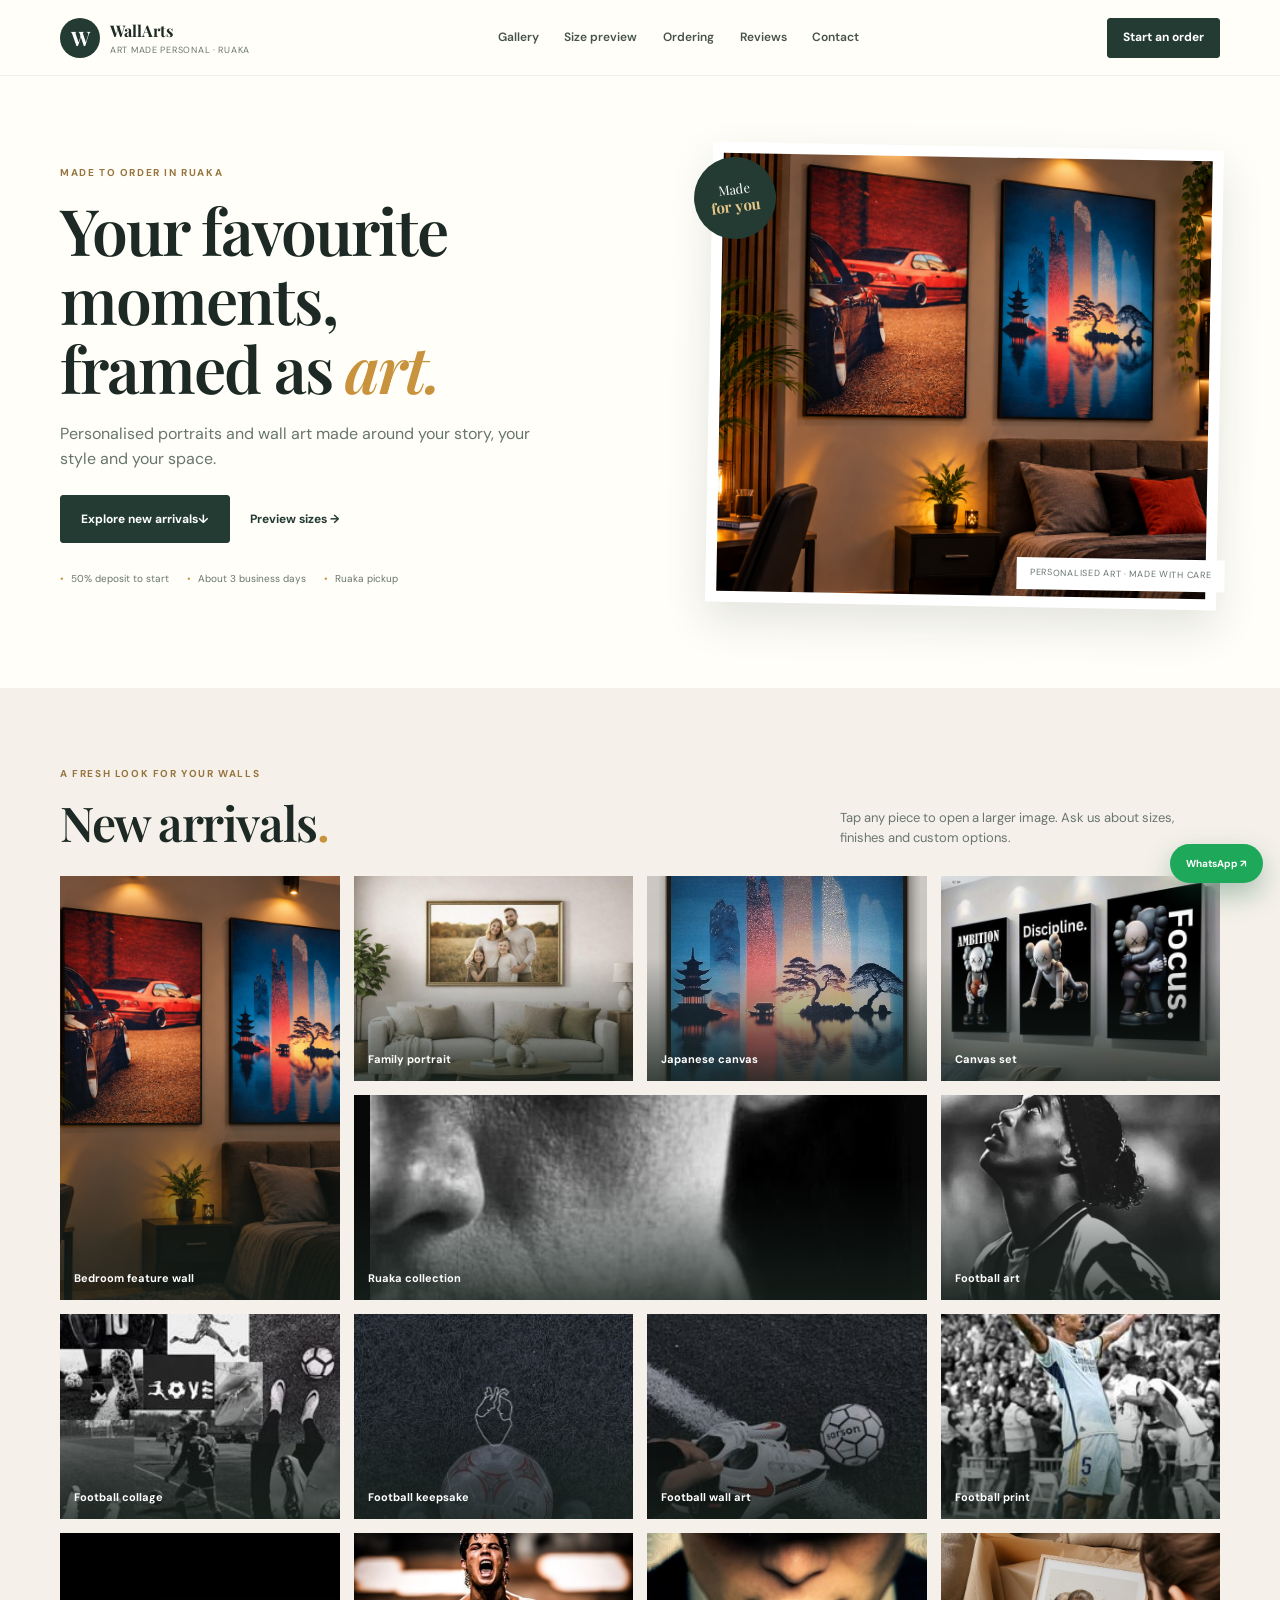
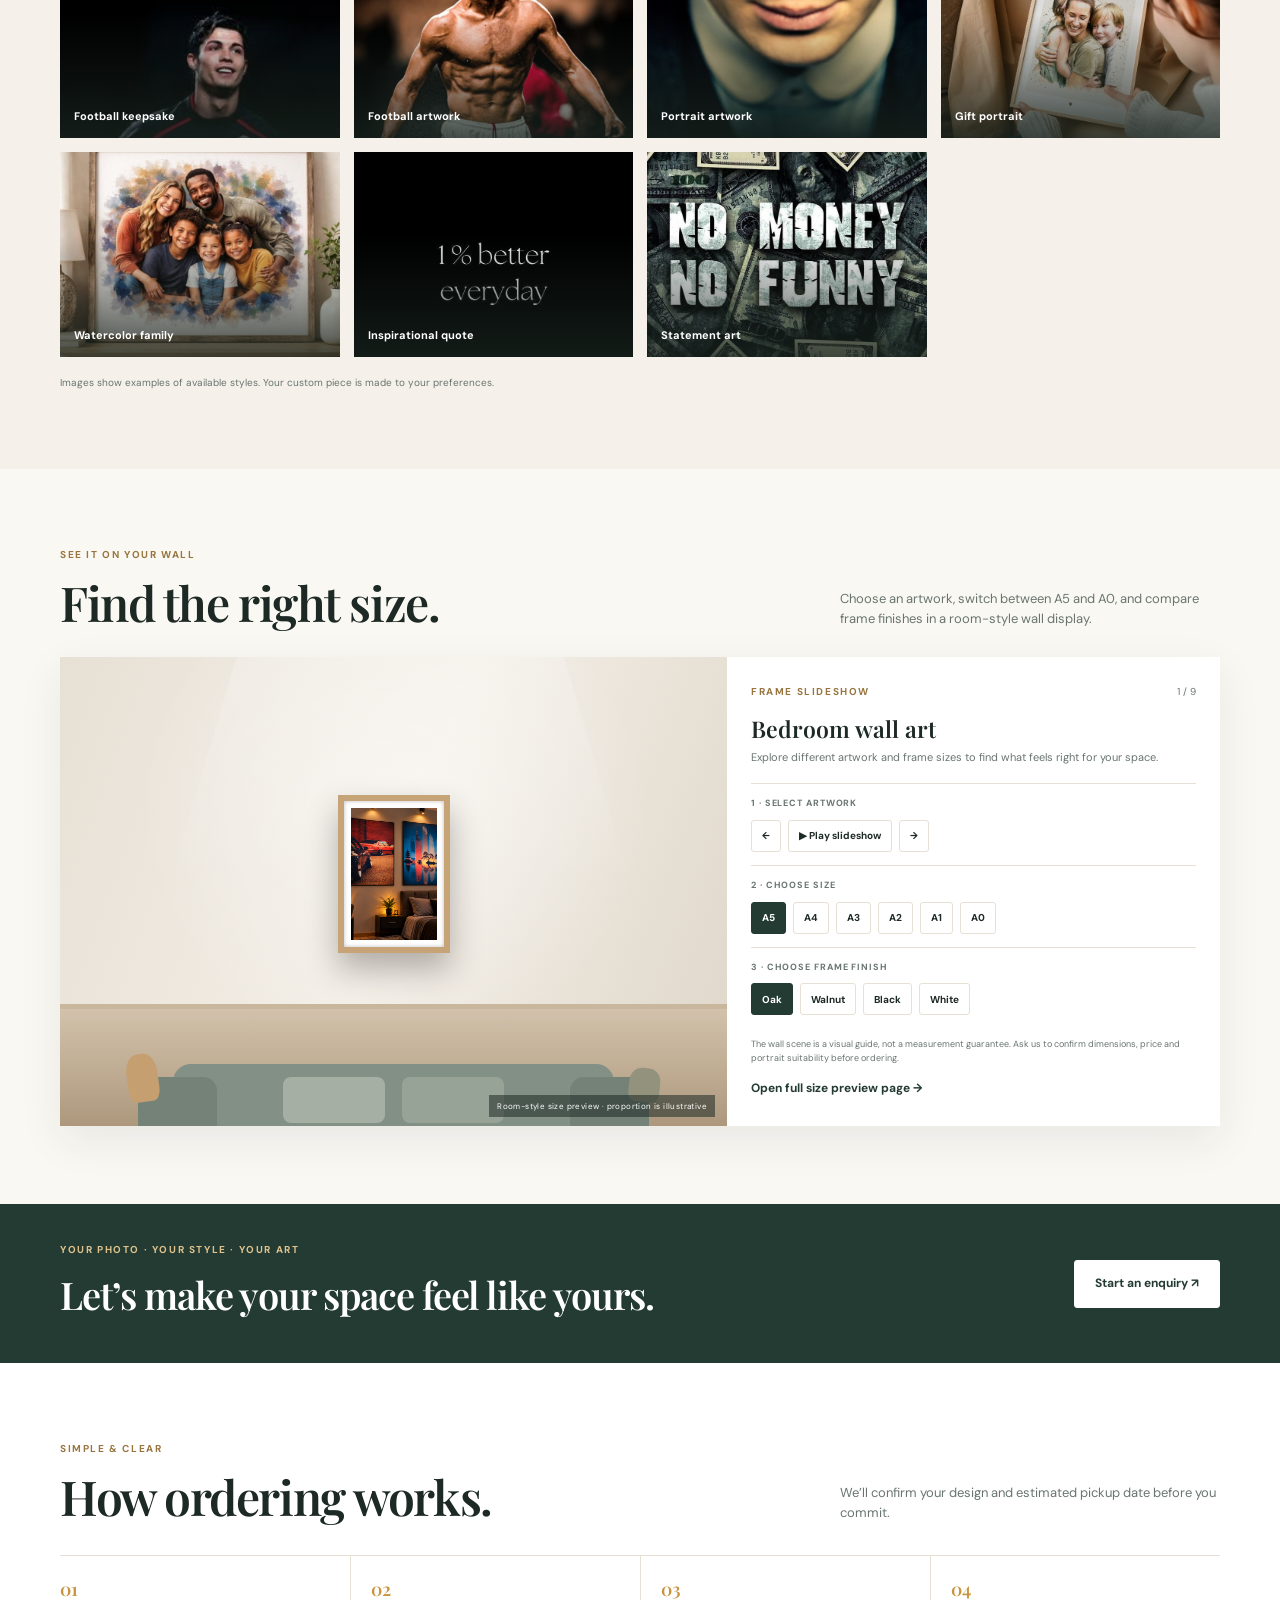
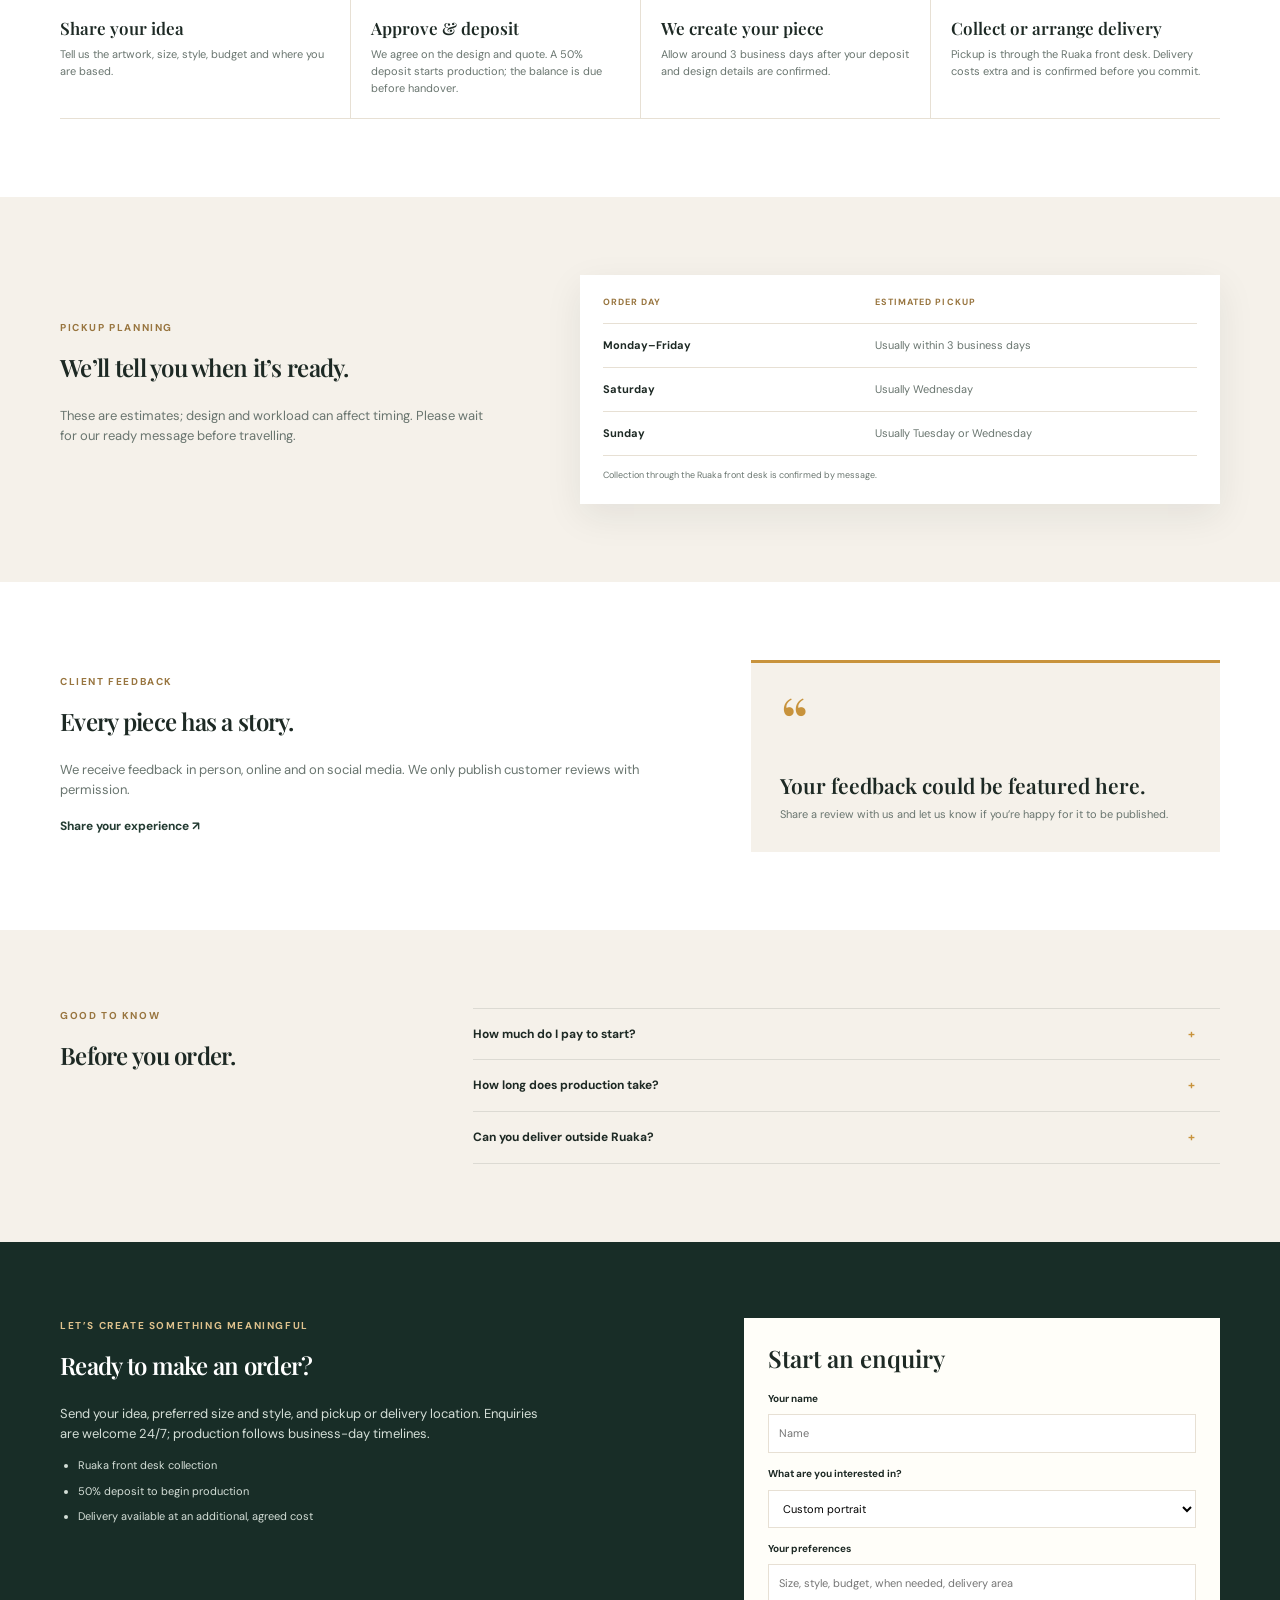
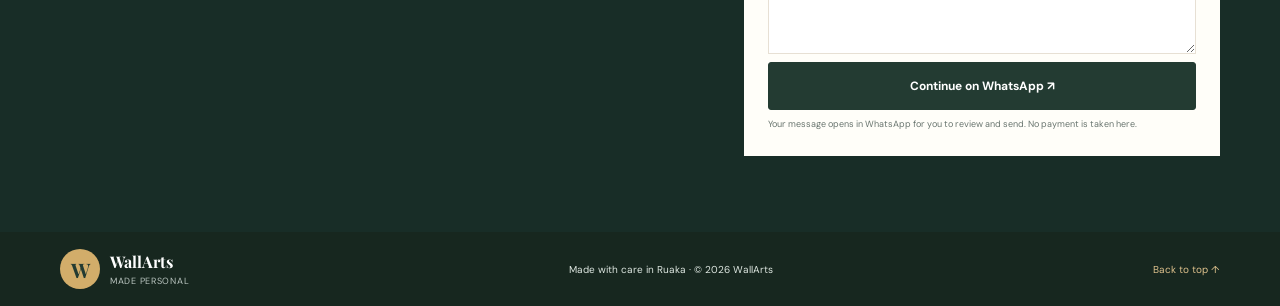
==== commit c8546fa7: "Integrate embedded frame images into New Arrivals and add interactive wall size slideshow" ====
--- a/index.html
+++ b/index.html
@@ -3,8 +3,9 @@
 <head>
   <meta charset="utf-8">
   <meta name="viewport" content="width=device-width, initial-scale=1">
-  <meta name="description" content="Custom portraits and wall art made to order in Ruaka. Browse new arrivals and preview frame sizes A0–A5.">
-  <title>WallArts | Portraits &amp; Wall Art in Ruaka</title>
+  <meta name="theme-color" content="#f6f2eb">
+  <meta name="description" content="Personalised portraits and wall art made to order in Ruaka. Browse new arrivals and preview your artwork on a wall in A0–A5 sizes.">
+  <title>WallArts | Personalised Wall Art in Ruaka</title>
   <link rel="preconnect" href="https://fonts.googleapis.com">
   <link rel="preconnect" href="https://fonts.gstatic.com" crossorigin>
   <link href="https://fonts.googleapis.com/css2?family=DM+Sans:wght@400;500;600;700&family=Playfair+Display:wght@600;700&display=swap" rel="stylesheet">
@@ -12,52 +13,88 @@
 </head>
 <body>
   <header class="site-header">
-    <a class="brand" href="#home" aria-label="WallArts home"><span class="brand-mark">W</span><span><strong>WallArts</strong><small>Art made personal · Ruaka</small></span></a>
-    <nav aria-label="Main navigation"><a href="#new-arrivals">New arrivals</a><a href="#sizes">Frame sizes</a><a href="#how">Ordering</a><a href="#reviews">Reviews</a><a href="#contact">Contact</a></nav>
+    <a class="brand" href="#home" aria-label="WallArts home"><span class="brand-mark">W</span><span class="brand-copy"><strong>WallArts</strong><small>Art made personal · Ruaka</small></span></a>
+    <nav aria-label="Main navigation"><a href="#new-arrivals">Gallery</a><a href="#sizes">Size preview</a><a href="#ordering">Ordering</a><a href="#reviews">Reviews</a><a href="#contact">Contact</a></nav>
     <a class="button button-small" href="#contact">Start an order</a>
   </header>
+
   <main id="home">
     <section class="hero page-wrap">
-      <div><p class="eyebrow">CUSTOM WALL ART · MADE IN RUAKA</p><h1>Your favourite moments,<br>framed as <em>art.</em></h1><p class="intro">Personalised portraits and wall art created around your story, your style and your space.</p><div class="actions"><a class="button" href="#new-arrivals">Browse new arrivals</a><a class="text-link" href="#sizes">Preview frame sizes →</a></div><p class="hero-note">Made to order · 50% start-up deposit · Pickup in Ruaka</p></div>
-      <div class="hero-image"><img src="bedroom-wall.png" alt="Wall art styled in a bedroom"></div>
+      <div class="hero-copy">
+        <p class="eyebrow"><span></span> MADE TO ORDER IN RUAKA</p>
+        <h1>Your favourite moments,<br>framed as <em>art.</em></h1>
+        <p class="hero-intro">Personalised portraits and wall art made around your story, your style and your space.</p>
+        <div class="hero-actions"><a class="button" href="#new-arrivals">Explore new arrivals <span>↓</span></a><a class="text-link" href="#sizes">Preview sizes <span>→</span></a></div>
+        <div class="hero-points"><span>50% deposit to start</span><span>About 3 business days</span><span>Ruaka pickup</span></div>
+      </div>
+      <div class="hero-visual"><img src="bedroom-wall.png" alt="Wall art displayed in a bedroom" fetchpriority="high"><div class="hero-stamp">Made<br><b>for you</b></div><div class="hero-caption">Personalised art · Made with care</div></div>
     </section>
 
-    <section class="section arrivals" id="new-arrivals"><div class="page-wrap">
-      <div class="section-heading"><div><p class="eyebrow">LATEST DESIGNS</p><h2>New arrivals<span class="gold">.</span></h2></div><p>Tap any piece to see the full image. Ask us about available sizes, finishes and custom options.</p></div>
-      <div class="gallery">
-        <button class="art" data-image="bedroom-wall.png" data-title="Bedroom feature wall art"><img src="bedroom-wall.png" alt="Bedroom feature wall art" loading="lazy"><span>Bedroom feature wall</span></button>
-        <button class="art" data-image="family-wall-art.jpg" data-title="Family wall art"><img src="family-wall-art.jpg" alt="Family wall art" loading="lazy"><span>Family portrait</span></button>
-        <button class="art" data-image="japan-canvas.png" data-title="Japanese landscape canvas"><img src="japan-canvas.png" alt="Japanese landscape canvas" loading="lazy"><span>Japanese canvas</span></button>
-        <button class="art" data-image="canvas-set.jpg" data-title="Canvas set"><img src="canvas-set.jpg" alt="Canvas set" loading="lazy"><span>Canvas set</span></button>
-        <button class="art" data-image="promo-ruaka.jpg" data-title="Ruaka collection"><img src="promo-ruaka.jpg" alt="Ruaka collection" loading="lazy"><span>Ruaka collection</span></button>
-        <button class="art" data-image="football-1.jpg" data-title="Football art"><img src="football-1.jpg" alt="Football art" loading="lazy"><span>Football art</span></button>
-        <button class="art" data-image="football-2.jpg" data-title="Football collage"><img src="football-2.jpg" alt="Football collage" loading="lazy"><span>Football collage</span></button>
-        <button class="art" data-image="football-3.jpg" data-title="Football boots and ball art"><img src="football-3.jpg" alt="Football boots and ball art" loading="lazy"><span>Football keepsake</span></button>
-        <button class="art" data-image="football-4.jpg" data-title="Football wall art"><img src="football-4.jpg" alt="Football wall art" loading="lazy"><span>Football wall art</span></button>
-        <button class="art" data-image="football-5.jpg" data-title="Football print"><img src="football-5.jpg" alt="Football print" loading="lazy"><span>Football print</span></button>
-        <button class="art" data-image="football-7.jpg" data-title="Football keepsake"><img src="football-7.jpg" alt="Football keepsake art" loading="lazy"><span>Football keepsake</span></button>
-        <button class="art" data-image="football-9.jpg" data-title="Football artwork"><img src="football-9.jpg" alt="Football artwork" loading="lazy"><span>Football artwork</span></button>
-        <button class="art" data-image="portrait-2.jpg" data-title="Portrait artwork"><img src="portrait-2.jpg" alt="Portrait artwork" loading="lazy"><span>Portrait artwork</span></button>
-        <button class="art" data-image="portrait-gift.jpg" data-title="Gift portrait"><img src="portrait-gift.jpg" alt="Gift portrait" loading="lazy"><span>Gift portrait</span></button>
-        <button class="art" data-image="watercolor-family.jpg" data-title="Watercolor family portrait"><img src="watercolor-family.jpg" alt="Watercolor family portrait" loading="lazy"><span>Watercolor family</span></button>
-        <button class="art" data-image="quote-1.jpg" data-title="Motivational quote art"><img src="quote-1.jpg" alt="Motivational quote art" loading="lazy"><span>Inspirational quote</span></button>
-        <button class="art" data-image="quote-2.jpg" data-title="Statement wall art"><img src="quote-2.jpg" alt="Statement wall art" loading="lazy"><span>Statement art</span></button>
+    <section class="section arrivals" id="new-arrivals">
+      <div class="page-wrap">
+        <div class="section-heading"><div><p class="eyebrow">A FRESH LOOK FOR YOUR WALLS</p><h2>New arrivals<span class="gold">.</span></h2></div><p>Tap any piece to open a larger image. Ask us about sizes, finishes and custom options.</p></div>
+        <div class="gallery-grid">
+          <button class="art-card art-tall" type="button" data-image="bedroom-wall.png" data-title="Bedroom feature wall art"><img src="bedroom-wall.png" alt="Bedroom feature wall art" loading="lazy"><span>Bedroom feature wall</span></button>
+          <button class="art-card" type="button" data-image="family-wall-art.jpg" data-title="Family wall art"><img src="family-wall-art.jpg" alt="Family wall art" loading="lazy"><span>Family portrait</span></button>
+          <button class="art-card" type="button" data-image="japan-canvas.png" data-title="Japanese landscape canvas"><img src="japan-canvas.png" alt="Japanese landscape canvas" loading="lazy"><span>Japanese canvas</span></button>
+          <button class="art-card" type="button" data-image="canvas-set.jpg" data-title="Canvas set"><img src="canvas-set.jpg" alt="Canvas set" loading="lazy"><span>Canvas set</span></button>
+          <button class="art-card art-wide" type="button" data-image="promo-ruaka.jpg" data-title="Ruaka collection"><img src="promo-ruaka.jpg" alt="Ruaka collection wall art" loading="lazy"><span>Ruaka collection</span></button>
+          <button class="art-card" type="button" data-image="football-1.jpg" data-title="Football art"><img src="football-1.jpg" alt="Football art" loading="lazy"><span>Football art</span></button>
+          <button class="art-card" type="button" data-image="football-2.jpg" data-title="Football collage"><img src="football-2.jpg" alt="Football collage" loading="lazy"><span>Football collage</span></button>
+          <button class="art-card" type="button" data-image="football-3.jpg" data-title="Football boots and ball art"><img src="football-3.jpg" alt="Football boots and ball art" loading="lazy"><span>Football keepsake</span></button>
+          <button class="art-card" type="button" data-image="football-4.jpg" data-title="Football wall art"><img src="football-4.jpg" alt="Football wall art" loading="lazy"><span>Football wall art</span></button>
+          <button class="art-card" type="button" data-image="football-5.jpg" data-title="Football print"><img src="football-5.jpg" alt="Football print" loading="lazy"><span>Football print</span></button>
+          <button class="art-card" type="button" data-image="football-7.jpg" data-title="Football keepsake"><img src="football-7.jpg" alt="Football keepsake art" loading="lazy"><span>Football keepsake</span></button>
+          <button class="art-card" type="button" data-image="football-9.jpg" data-title="Football artwork"><img src="football-9.jpg" alt="Football artwork" loading="lazy"><span>Football artwork</span></button>
+          <button class="art-card" type="button" data-image="portrait-2.jpg" data-title="Portrait artwork"><img src="portrait-2.jpg" alt="Portrait artwork" loading="lazy"><span>Portrait artwork</span></button>
+          <button class="art-card" type="button" data-image="portrait-gift.jpg" data-title="Gift portrait"><img src="portrait-gift.jpg" alt="Gift portrait" loading="lazy"><span>Gift portrait</span></button>
+          <button class="art-card" type="button" data-image="watercolor-family.jpg" data-title="Watercolor family portrait"><img src="watercolor-family.jpg" alt="Watercolor family portrait" loading="lazy"><span>Watercolor family</span></button>
+          <button class="art-card" type="button" data-image="quote-1.jpg" data-title="Motivational wall art"><img src="quote-1.jpg" alt="Motivational wall art" loading="lazy"><span>Inspirational quote</span></button>
+          <button class="art-card" type="button" data-image="quote-2.jpg" data-title="Statement wall art"><img src="quote-2.jpg" alt="Statement wall art" loading="lazy"><span>Statement art</span></button>
+        </div>
+        <p class="gallery-footnote">Images show examples of available styles. Your custom piece is made to your preferences.</p>
       </div>
-    </div></section>
+    </section>
 
-    <section class="section size-section" id="sizes"><div class="page-wrap size-layout"><div><p class="eyebrow">FIND YOUR FIT</p><h2>See your artwork in different sizes.</h2><p>Preview our A0–A5 frame sizes and Oak, Walnut, Black or White finishes with the images from our collection.</p><a class="button" href="wallarts_frames.html">Open the frame size slideshow</a></div><div class="size-teaser"><img src="size-poster.png" alt="Wall art size guide"><div><strong>A0–A5</strong><span>6 sizes · 4 frame finishes · 9 artwork previews</span></div></div></div></section>
+    <section class="section size-section" id="sizes">
+      <div class="page-wrap">
+        <div class="section-heading"><div><p class="eyebrow">SEE IT ON YOUR WALL</p><h2>Find the right size.</h2></div><p>Choose an artwork, switch between A5 and A0, and compare frame finishes in a room-style wall display.</p></div>
+        <div class="showroom">
+          <div class="showroom-wall">
+            <div class="wall-light"></div>
+            <div class="wall-frame" id="size-frame"><div class="wall-mat"><img id="size-art" src="bedroom-wall.png" alt="Bedroom wall art shown in an A5 frame"></div></div>
+            <div class="wall-furniture" aria-hidden="true"><div class="vase vase-one"></div><div class="vase vase-two"></div><div class="sofa"><i></i><i></i><b></b></div></div>
+            <span class="wall-scale-note">Room-style size preview · proportion is illustrative</span>
+          </div>
+          <div class="showroom-controls">
+            <div class="preview-heading"><span class="eyebrow">FRAME SLIDESHOW</span><span class="slide-count" id="slide-count">1 / 9</span></div>
+            <h3 id="preview-art-name">Bedroom wall art</h3>
+            <p class="preview-description">Explore different artwork and frame sizes to find what feels right for your space.</p>
+            <div class="control-group"><span class="control-label">1 · Select artwork</span><div class="slide-buttons"><button type="button" id="prev-art" aria-label="Previous artwork">←</button><button type="button" id="play-slideshow" aria-pressed="false">▶ Play slideshow</button><button type="button" id="next-art" aria-label="Next artwork">→</button></div></div>
+            <div class="control-group"><span class="control-label">2 · Choose size</span><div class="size-buttons" id="size-options" role="group" aria-label="Frame size"></div></div>
+            <div class="control-group"><span class="control-label">3 · Choose frame finish</span><div class="finish-buttons" id="finish-options" role="group" aria-label="Frame finish"></div></div>
+            <p class="size-disclaimer">The wall scene is a visual guide, not a measurement guarantee. Ask us to confirm dimensions, price and portrait suitability before ordering.</p>
+            <a class="text-link" href="/frames.html">Open full size preview page →</a>
+          </div>
+        </div>
+      </div>
+    </section>
 
-    <section class="steps-section section" id="how"><div class="page-wrap"><div class="section-heading"><div><p class="eyebrow">SIMPLE PROCESS</p><h2>From idea to ready-to-collect.</h2></div><p>Production takes around 3 business days after your deposit and design are confirmed.</p></div><div class="steps"><article><b>01</b><h3>Share your idea</h3><p>Tell us the artwork, size, style and where you are based.</p></article><article><b>02</b><h3>Confirm &amp; deposit</h3><p>We agree on the design and quote. A 50% deposit starts production; balance is due before handover.</p></article><article><b>03</b><h3>We make your art</h3><p>Most orders take about 3 business days. We’ll message you when it’s ready.</p></article><article><b>04</b><h3>Collect or deliver</h3><p>Pickup is through the Ruaka front desk. Delivery costs extra, confirmed before you commit.</p></article></div></div></section>
+    <section class="process-band"><div class="page-wrap band-inner"><div><p class="eyebrow">YOUR PHOTO · YOUR STYLE · YOUR ART</p><h2>Let’s make your space feel like yours.</h2></div><a class="button button-light" href="#contact">Start an enquiry ↗</a></div></section>
 
-    <section class="section schedule-section" id="pickup"><div class="page-wrap schedule-layout"><div><p class="eyebrow">PICKUP PLANNING</p><h2>We’ll let you know when it’s ready.</h2><p>Typical estimates depend on approval, portrait preferences and workload. Please wait for our ready message before travelling.</p></div><div class="schedule"><div><b>Order day</b><b>Estimated pickup</b></div><div><strong>Monday–Friday</strong><span>Usually within 3 business days</span></div><div><strong>Saturday</strong><span>Usually Wednesday</span></div><div><strong>Sunday</strong><span>Usually Tuesday or Wednesday</span></div><p>All timelines are estimates. We confirm your expected date directly.</p></div></div></section>
+    <section class="section ordering" id="ordering"><div class="page-wrap"><div class="section-heading"><div><p class="eyebrow">SIMPLE &amp; CLEAR</p><h2>How ordering works.</h2></div><p>We’ll confirm your design and estimated pickup date before you commit.</p></div><div class="steps-grid"><article><span>01</span><h3>Share your idea</h3><p>Tell us the artwork, size, style, budget and where you are based.</p></article><article><span>02</span><h3>Approve &amp; deposit</h3><p>We agree on the design and quote. A 50% deposit starts production; the balance is due before handover.</p></article><article><span>03</span><h3>We create your piece</h3><p>Allow around 3 business days after your deposit and design details are confirmed.</p></article><article><span>04</span><h3>Collect or arrange delivery</h3><p>Pickup is through the Ruaka front desk. Delivery costs extra and is confirmed before you commit.</p></article></div></div></section>
 
-    <section class="section reviews" id="reviews"><div class="page-wrap review-layout"><div><p class="eyebrow">CLIENT FEEDBACK</p><h2>Every piece has a story.</h2><p>We receive feedback in person, online and on social media. We’re gathering customer reviews and will only publish them with the customer’s permission.</p><a class="text-link" href="https://wa.me/254723106225?text=Hello%20WallArts%2C%20I%20would%20like%20to%20share%20feedback%20about%20my%20order." target="_blank" rel="noopener noreferrer">Share your experience →</a></div><div class="review-placeholder"><span>“</span><h3>Your feedback could be featured here.</h3><p>Send us a review and, if you’re happy for it to be shared, we may add it to this section.</p></div></div></section>
+    <section class="section schedule-section" id="pickup"><div class="page-wrap schedule-layout"><div><p class="eyebrow">PICKUP PLANNING</p><h2>We’ll tell you when it’s ready.</h2><p>These are estimates; design and workload can affect timing. Please wait for our ready message before travelling.</p></div><div class="schedule-card"><div class="schedule-header"><b>ORDER DAY</b><b>ESTIMATED PICKUP</b></div><div><strong>Monday–Friday</strong><span>Usually within 3 business days</span></div><div><strong>Saturday</strong><span>Usually Wednesday</span></div><div><strong>Sunday</strong><span>Usually Tuesday or Wednesday</span></div><p>Collection through the Ruaka front desk is confirmed by message.</p></div></div></section>
 
-    <section class="section contact" id="contact"><div class="page-wrap contact-layout"><div><p class="eyebrow">LET’S MAKE SOMETHING MEANINGFUL</p><h2>Ready to make an order?</h2><p>Send your idea, preferred size and style, and delivery or pickup location. We’ll confirm price, deposit and estimated completion with you.</p><ul><li>Ruaka front desk collection</li><li>50% deposit to start production</li><li>Delivery available at an additional cost</li><li>WhatsApp enquiries welcome 24/7; production follows business-day timelines</li></ul></div><form id="enquiry-form"><h3>Start an enquiry</h3><label for="name">Your name</label><input id="name" name="name" required placeholder="Name"><label for="product">What are you interested in?</label><select id="product" name="product"><option>Custom portrait</option><option>Family wall art</option><option>Canvas and wall pieces</option><option>Football-themed art</option><option>Other / custom idea</option></select><label for="details">Your preferences</label><textarea id="details" name="details" rows="4" placeholder="Size, style, budget, when you need it, delivery area"></textarea><button type="submit" class="button">Continue on WhatsApp ↗</button><small>Your message opens in WhatsApp for you to review and send. No payment is taken here.</small></form></div></section>
+    <section class="section reviews" id="reviews"><div class="page-wrap reviews-layout"><div><p class="eyebrow">CLIENT FEEDBACK</p><h2>Every piece has a story.</h2><p>We receive feedback in person, online and on social media. We only publish customer reviews with permission.</p><a class="text-link" href="https://wa.me/254723106225?text=Hello%20WallArts%2C%20I%20would%20like%20to%20share%20feedback%20about%20my%20order." target="_blank" rel="noopener noreferrer">Share your experience ↗</a></div><div class="review-placeholder"><span aria-hidden="true">“</span><h3>Your feedback could be featured here.</h3><p>Share a review with us and let us know if you’re happy for it to be published.</p></div></div></section>
+
+    <section class="section faq-section"><div class="page-wrap faq-layout"><div><p class="eyebrow">GOOD TO KNOW</p><h2>Before you order.</h2></div><div class="faq-list"><details><summary>How much do I pay to start?</summary><p>A 50% deposit starts production after the design and quote are agreed. The balance is due before collection or delivery.</p></details><details><summary>How long does production take?</summary><p>Approximately 3 business days after the deposit and design details are confirmed. We’ll confirm your estimated ready date.</p></details><details><summary>Can you deliver outside Ruaka?</summary><p>Delivery may be arranged at an extra cost, depending on your location. We’ll confirm the fee before you approve the order.</p></details></div></div></section>
+
+    <section class="contact-section" id="contact"><div class="page-wrap contact-layout"><div class="contact-copy"><p class="eyebrow">LET’S CREATE SOMETHING MEANINGFUL</p><h2>Ready to make an order?</h2><p>Send your idea, preferred size and style, and pickup or delivery location. Enquiries are welcome 24/7; production follows business-day timelines.</p><ul><li>Ruaka front desk collection</li><li>50% deposit to begin production</li><li>Delivery available at an additional, agreed cost</li></ul></div><form id="enquiry-form"><h3>Start an enquiry</h3><label for="name">Your name</label><input id="name" name="name" required placeholder="Name"><label for="product">What are you interested in?</label><select id="product" name="product"><option>Custom portrait</option><option>Family wall art</option><option>Canvas and wall pieces</option><option>Football-themed art</option><option>Other / custom idea</option></select><label for="details">Your preferences</label><textarea id="details" name="details" rows="4" placeholder="Size, style, budget, when needed, delivery area"></textarea><button type="submit" class="button">Continue on WhatsApp ↗</button><small>Your message opens in WhatsApp for you to review and send. No payment is taken here.</small></form></div></section>
   </main>
-  <footer class="footer"><div class="page-wrap"><span>WallArts · Made with care in Ruaka</span><span>© <span id="year"></span> WallArts</span></div></footer>
-  <a class="whatsapp" href="https://wa.me/254723106225?text=Hello%20WallArts%2C%20I%27m%20interested%20in%20your%20artwork." target="_blank" rel="noopener noreferrer">WhatsApp ↗</a>
-  <dialog class="lightbox" id="lightbox"><button type="button" class="lightbox-close" aria-label="Close image preview">×</button><img id="lightbox-img" alt="Expanded wall art"><p id="lightbox-caption"></p></dialog>
+  <footer class="site-footer"><div class="page-wrap footer-inner"><a class="brand footer-brand" href="#home"><span class="brand-mark">W</span><span><strong>WallArts</strong><small>Made personal</small></span></a><p>Made with care in Ruaka · © <span id="year"></span> WallArts</p><a href="#home">Back to top ↑</a></div></footer>
+  <a class="floating-whatsapp" href="https://wa.me/254723106225?text=Hello%20WallArts%2C%20I%27m%20interested%20in%20your%20artwork." target="_blank" rel="noopener noreferrer">WhatsApp ↗</a>
+  <dialog class="lightbox" id="lightbox"><button class="lightbox-close" type="button" aria-label="Close image preview">×</button><img id="lightbox-img" alt="Expanded wall art"><p id="lightbox-caption"></p></dialog>
   <script src="/script.js"></script>
 </body>
 </html>
--- a/styles.css
+++ b/styles.css
@@ -2,13 +2,15 @@
 :root{--ink:#1d2924;--muted:#69756f;--paper:#fffef9;--cream:#f5f1ea;--green:#233b32;--green-dark:#182d27;--gold:#c8933c;--line:#e7e0d4;--serif:'Playfair Display',Georgia,serif;--sans:'DM Sans',Arial,sans-serif;--width:1160px}
 *{box-sizing:border-box}html{scroll-behavior:smooth;scroll-padding-top:90px}body{margin:0;color:var(--ink);background:var(--paper);font:16px/1.55 var(--sans);-webkit-font-smoothing:antialiased}a{color:inherit;text-decoration:none}img{display:block;max-width:100%}button,input,select,textarea{font:inherit}.page-wrap{width:min(var(--width),calc(100% - 48px));margin-inline:auto}
 .site-header{position:sticky;z-index:20;top:0;display:flex;align-items:center;justify-content:space-between;gap:24px;min-height:76px;padding:12px max(24px,calc((100vw - var(--width))/2));background:#fffef9f2;border-bottom:1px solid #1d292411;backdrop-filter:blur(12px)}.brand{display:flex;align-items:center;gap:10px}.brand-mark{display:grid;width:40px;height:40px;place-items:center;border-radius:50%;background:var(--green);color:white;font:700 20px var(--serif)}.brand span:last-child{display:grid;line-height:1.2}.brand strong{font:700 16px var(--serif)}.brand small{margin-top:4px;color:var(--muted);font-size:9px;letter-spacing:.08em;text-transform:uppercase}.site-header nav{display:flex;gap:clamp(12px,2vw,28px)}.site-header nav a{font-size:12px;font-weight:600;color:#46524c}.site-header nav a:hover,.text-link:hover{color:var(--gold)}
-.button{display:inline-flex;min-height:48px;align-items:center;justify-content:center;padding:0 20px;border:1px solid var(--green);border-radius:3px;background:var(--green);color:white;font-size:12px;font-weight:700;cursor:pointer;transition:transform .2s,background .2s}.button:hover{background:var(--green-dark);transform:translateY(-1px)}.button-small{min-height:40px;padding:0 15px}.text-link{font-size:12px;font-weight:700;color:var(--green)}.eyebrow{margin:0 0 14px;color:#98753f;font-size:10px;font-weight:700;letter-spacing:.16em;text-transform:uppercase}h1,h2,h3,p{margin-top:0}h1,h2{font-family:var(--serif);font-weight:600;letter-spacing:-.03em}.hero{display:grid;grid-template-columns:1fr .9fr;align-items:center;gap:7%;min-height:570px;padding-block:70px 82px}.hero h1{font-size:clamp(44px,5vw,68px);line-height:1.08;margin-bottom:20px}.hero h1 em{color:var(--gold)}.intro{max-width:470px;color:var(--muted);font-size:16px}.actions{display:flex;align-items:center;flex-wrap:wrap;gap:20px;margin-top:24px}.hero-note{margin-top:30px;color:var(--muted);font-size:11px}.hero-image{height:clamp(330px,40vw,460px);padding:12px;background:white;box-shadow:0 18px 44px #1e28221f;transform:rotate(1deg)}.hero-image img{width:100%;height:100%;object-fit:cover}
-.section{padding-block:78px}.arrivals{background:var(--cream)}.section-heading{display:flex;align-items:end;justify-content:space-between;gap:28px;margin-bottom:28px}.section-heading h2{margin:0;font-size:clamp(34px,4vw,48px);line-height:1.1}.section-heading>p{max-width:380px;margin:0;color:var(--muted);font-size:13px}.gold{color:var(--gold)}.gallery{display:grid;grid-template-columns:repeat(4,minmax(0,1fr));grid-auto-rows:210px;gap:14px}.art{position:relative;overflow:hidden;padding:0;border:0;background:#e8e4dc;text-align:left;cursor:zoom-in}.art img{width:100%;height:100%;object-fit:cover;transition:transform .35s}.art:hover img{transform:scale(1.05)}.art:after{position:absolute;inset:40% 0 0;background:linear-gradient(transparent,#17221dcc);content:''}.art span{position:absolute;z-index:1;bottom:13px;left:14px;color:white;font-size:11px;font-weight:700}.art:nth-child(1){grid-row:span 2}.art:nth-child(5){grid-column:span 2}
-.size-section{background:#faf8f3}.size-layout{display:grid;grid-template-columns:.9fr 1.1fr;align-items:center;gap:8%}.size-layout h2,.schedule-layout h2,.review-layout h2,.contact h2{font-size:clamp(34px,4vw,48px);line-height:1.12}.size-layout>div:first-child>p:not(.eyebrow),.schedule-layout>div:first-child>p:not(.eyebrow),.review-layout>div:first-child>p:not(.eyebrow),.contact-layout>div>p:not(.eyebrow){color:var(--muted);font-size:14px}.size-teaser{display:flex;align-items:center;gap:18px;padding:18px;background:white;box-shadow:0 14px 35px #1e282214}.size-teaser img{width:100px;height:125px;object-fit:cover}.size-teaser div{display:grid;gap:5px}.size-teaser strong{font:600 27px var(--serif)}.size-teaser span{color:var(--muted);font-size:12px}
-.steps-section{background:var(--paper)}.steps{display:grid;grid-template-columns:repeat(4,1fr);margin-top:30px;border-top:1px solid var(--line);border-bottom:1px solid var(--line)}.steps article{padding:22px 18px 22px 0}.steps article+article{padding-left:18px;border-left:1px solid var(--line)}.steps b{color:var(--gold);font:600 18px var(--serif)}.steps h3{margin:14px 0 7px;font:600 18px var(--serif)}.steps p{margin:0;color:var(--muted);font-size:12px}
-.schedule-section{background:var(--cream)}.schedule-layout{display:grid;grid-template-columns:.85fr 1.15fr;align-items:center;gap:8%}.schedule{padding:22px 24px;background:white;box-shadow:0 12px 35px #1e282214}.schedule>div{display:grid;grid-template-columns:1fr 1fr;gap:16px;padding:13px 0;border-bottom:1px solid var(--line);font-size:12px}.schedule>div:first-child{padding-top:0;color:#98753f;text-transform:uppercase;font-size:9px;letter-spacing:.12em}.schedule>div span{color:var(--muted)}.schedule>p{margin:14px 0 0;color:var(--muted);font-size:10px}
-.review-layout{display:grid;grid-template-columns:1fr .8fr;align-items:center;gap:9%}.review-placeholder{padding:30px;background:var(--cream);border-top:3px solid var(--gold)}.review-placeholder>span{font:70px/.8 var(--serif);color:var(--gold)}.review-placeholder h3{margin:14px 0 8px;font:600 22px var(--serif)}.review-placeholder p{margin:0;color:var(--muted);font-size:12px}
-.contact{background:var(--green-dark);color:white}.contact-layout{display:grid;grid-template-columns:1fr .8fr;gap:9%;align-items:start}.contact .eyebrow{color:#d8b77c}.contact-layout>div>p:not(.eyebrow){color:#d0d9d3}.contact ul{padding-left:18px;color:#d0d9d3;font-size:12px}.contact li{margin:8px 0}#enquiry-form{display:grid;gap:8px;padding:24px;background:var(--paper);color:var(--ink)}#enquiry-form h3{margin:0 0 5px;font:600 25px var(--serif)}#enquiry-form label{margin-top:5px;font-size:11px;font-weight:700}#enquiry-form input,#enquiry-form select,#enquiry-form textarea{width:100%;padding:10px;border:1px solid var(--line);background:white;font-size:12px}#enquiry-form textarea{resize:vertical}#enquiry-form small{color:var(--muted);font-size:10px}.footer{padding:17px 0;background:#17271f;color:#dfe8e2;font-size:10px}.footer .page-wrap{display:flex;justify-content:space-between}.whatsapp{position:fixed;right:18px;bottom:18px;z-index:15;padding:12px 17px;border-radius:30px;background:#1ea859;color:white;font-size:11px;font-weight:700;box-shadow:0 12px 28px #145e3f55}
+.button{display:inline-flex;min-height:48px;align-items:center;justify-content:center;padding:0 20px;border:1px solid var(--green);border-radius:3px;background:var(--green);color:white;font-size:12px;font-weight:700;cursor:pointer;transition:transform .2s,background .2s}.button:hover{background:var(--green-dark);transform:translateY(-1px)}.button-small{min-height:40px;padding:0 15px}.button-light{background:white;color:var(--green);border-color:white}.text-link{font-size:12px;font-weight:700;color:var(--green)}.eyebrow{margin:0 0 14px;color:#98753f;font-size:10px;font-weight:700;letter-spacing:.16em;text-transform:uppercase}h1,h2,h3,p{margin-top:0}h1,h2{font-family:var(--serif);font-weight:600;letter-spacing:-.03em}.hero{display:grid;grid-template-columns:1fr .9fr;align-items:center;gap:7%;min-height:570px;padding-block:70px 82px}.hero h1{font-size:clamp(44px,5vw,68px);line-height:1.08;margin-bottom:20px}.hero h1 em{color:var(--gold)}.hero-intro{max-width:470px;color:var(--muted);font-size:16px}.hero-actions{display:flex;align-items:center;flex-wrap:wrap;gap:20px;margin-top:24px}.hero-points{display:flex;flex-wrap:wrap;gap:9px 18px;margin-top:28px;color:var(--muted);font-size:10px}.hero-points span:before{content:'•';margin-right:7px;color:var(--gold)}.hero-visual{position:relative;height:clamp(330px,40vw,460px);padding:11px;background:white;box-shadow:0 18px 44px #1e28221f;transform:rotate(1deg)}.hero-visual img{width:100%;height:100%;object-fit:cover}.hero-stamp{position:absolute;top:15px;left:-18px;display:grid;align-content:center;width:82px;height:82px;border-radius:50%;background:var(--green);color:white;text-align:center;font:13px/1.2 var(--serif);transform:rotate(-8deg)}.hero-stamp b{color:#e4c487;font-size:15px}.hero-caption{position:absolute;right:-8px;bottom:18px;padding:9px 13px;background:white;color:var(--muted);font-size:9px;letter-spacing:.08em;text-transform:uppercase}
+.section{padding-block:78px}.arrivals{background:var(--cream)}.section-heading{display:flex;align-items:end;justify-content:space-between;gap:28px;margin-bottom:28px}.section-heading h2{margin:0;font-size:clamp(34px,4vw,48px);line-height:1.1}.section-heading>p{max-width:380px;margin:0;color:var(--muted);font-size:13px}.gold{color:var(--gold)}.gallery-grid{display:grid;grid-template-columns:repeat(4,minmax(0,1fr));grid-auto-rows:205px;gap:14px}.art-card{position:relative;overflow:hidden;padding:0;border:0;background:#e8e4dc;text-align:left;cursor:zoom-in}.art-card img{width:100%;height:100%;object-fit:cover;transition:transform .35s}.art-card:hover img{transform:scale(1.05)}.art-card:after{position:absolute;inset:40% 0 0;background:linear-gradient(transparent,#17221dcc);content:'';pointer-events:none}.art-card span{position:absolute;z-index:1;bottom:13px;left:14px;color:white;font-size:11px;font-weight:700}.art-tall{grid-row:span 2}.art-wide{grid-column:span 2}.gallery-footnote{margin:18px 0 0;color:var(--muted);font-size:10px}
+.size-section{background:#faf8f3}.showroom{display:grid;grid-template-columns:1.15fr .85fr;min-height:460px;overflow:hidden;background:#e7e1d7;box-shadow:0 14px 40px #1e282214}.showroom-wall{position:relative;display:grid;place-items:center;min-height:460px;overflow:hidden;background:linear-gradient(110deg,#e7e0d5 0%,#f3eee6 50%,#ded6c9 100%)}.showroom-wall:before{position:absolute;inset:0;background:radial-gradient(ellipse at 50% 32%,#fff7 0%,transparent 55%);content:''}.wall-light{position:absolute;top:0;left:16%;width:70%;height:50%;background:linear-gradient(180deg,#fff3,transparent);clip-path:polygon(15% 0,85% 0,100% 100%,0 100%)}.wall-frame{position:relative;z-index:2;width:var(--frame-width,112px);aspect-ratio:1/1.4142;padding:var(--frame-padding,7px);background:var(--frame-color,#c7a477);box-shadow:0 16px 30px #29231d55;transition:width .55s cubic-bezier(.2,.7,.2,1),padding .35s,background .25s,transform .4s;transform:translateY(-18px)}.wall-mat{width:100%;height:100%;padding:7%;background:#fff;box-shadow:inset 0 0 4px #0004}.wall-mat img{width:100%;height:100%;object-fit:cover}.wall-furniture{position:absolute;bottom:0;left:0;right:0;height:26%;background:linear-gradient(180deg,#d2c2ab,#ad987d);border-top:5px solid #c8b69d}.sofa{position:absolute;bottom:-20px;left:17%;width:66%;height:82px;border-radius:18px 18px 4px 4px;background:#829086;box-shadow:0 -7px 0 #9aa79d inset}.sofa:before,.sofa:after{position:absolute;top:13px;width:18%;height:62px;border-radius:14px;background:#748278;content:''}.sofa:before{left:-8%}.sofa:after{right:-8%}.sofa i{position:absolute;top:13px;left:25%;width:23%;height:46px;border-radius:8px;background:#a5afa4}.sofa i:nth-child(2){left:52%;background:#98a397}.sofa b{position:absolute;bottom:-14px;left:5%;width:8px;height:24px;background:#574a3b;box-shadow:220px 0 #574a3b}.vase{position:absolute;z-index:2;bottom:21%;width:31px;height:48px;border-radius:40% 40% 25% 25%;background:#c59f70}.vase-one{left:10%;transform:rotate(-8deg)}.vase-two{right:10%;height:34px;background:#92927d;transform:rotate(6deg)}.wall-scale-note{position:absolute;z-index:3;right:12px;bottom:9px;color:#fff;background:#1d29248c;padding:5px 8px;font-size:8px;letter-spacing:.05em}.showroom-controls{padding:27px 24px;background:#fff}.preview-heading{display:flex;justify-content:space-between;align-items:center}.preview-heading .eyebrow{margin:0}.slide-count{font-size:10px;color:var(--muted)}.showroom-controls h3{margin:13px 0 5px;font:600 23px var(--serif)}.preview-description{margin:0 0 17px;color:var(--muted);font-size:11px}.control-group{padding:13px 0;border-top:1px solid var(--line)}.control-label{display:block;margin-bottom:9px;font-size:9px;font-weight:700;letter-spacing:.1em;text-transform:uppercase;color:#69756f}.slide-buttons,.size-buttons,.finish-buttons{display:flex;flex-wrap:wrap;gap:7px}.slide-buttons button,.size-buttons button,.finish-buttons button{min-height:32px;padding:6px 10px;border:1px solid var(--line);border-radius:3px;background:white;color:var(--ink);font-size:10px;font-weight:700;cursor:pointer}.slide-buttons button:hover,.size-buttons button:hover,.finish-buttons button:hover{border-color:var(--gold)}.size-buttons button.active,.finish-buttons button.active{background:var(--green);color:#fff;border-color:var(--green)}#play-slideshow[aria-pressed=true]{background:var(--green);color:white}.size-disclaimer{margin:10px 0;color:var(--muted);font-size:9px;line-height:1.45}
+.process-band{padding:38px 0;background:var(--green);color:white}.band-inner{display:flex;align-items:center;justify-content:space-between;gap:24px}.process-band .eyebrow{margin-bottom:8px;color:#dfc28d}.process-band h2{margin:0;font-size:clamp(26px,3vw,38px)}.button-light:hover{background:transparent;color:white}.ordering{background:white}.steps-grid{display:grid;grid-template-columns:repeat(4,1fr);margin-top:32px;border-top:1px solid var(--line);border-bottom:1px solid var(--line)}.steps-grid article{padding:21px 20px 21px 0}.steps-grid article+article{padding-left:20px;border-left:1px solid var(--line)}.steps-grid article>span{color:var(--gold);font:600 18px var(--serif)}.steps-grid h3{margin:13px 0 7px;font:600 17px var(--serif)}.steps-grid p{margin:0;color:var(--muted);font-size:11px}
+.schedule-section{background:var(--cream)}.schedule-layout{display:grid;grid-template-columns:.8fr 1.2fr;align-items:center;gap:8%}.schedule-layout>div:first-child>p:not(.eyebrow){color:var(--muted);font-size:13px}.schedule-card{padding:21px 23px;background:white;box-shadow:0 12px 35px #1e282214}.schedule-header,.schedule-card>div:not(.schedule-header){display:grid;grid-template-columns:1fr 1.25fr;gap:14px;padding:13px 0;border-bottom:1px solid var(--line);font-size:11px}.schedule-header{padding-top:0;color:#98753f;font-size:9px;letter-spacing:.12em}.schedule-card>div span{color:var(--muted)}.schedule-card>p{margin:13px 0 0;color:var(--muted);font-size:9px}
+.reviews{background:white}.reviews-layout{display:grid;grid-template-columns:1fr .8fr;align-items:center;gap:9%}.reviews-layout>div:first-child>p:not(.eyebrow){color:var(--muted);font-size:13px}.review-placeholder{padding:29px;background:var(--cream);border-top:3px solid var(--gold)}.review-placeholder>span{color:var(--gold);font:70px/.8 var(--serif)}.review-placeholder h3{margin:14px 0 7px;font:600 21px var(--serif)}.review-placeholder p{margin:0;color:var(--muted);font-size:11px}
+.faq-section{background:var(--cream)}.faq-layout{display:grid;grid-template-columns:.6fr 1.4fr;gap:8%}.faq-list details{border-bottom:1px solid #1d29241d}.faq-list details:first-child{border-top:1px solid #1d29241d}.faq-list summary{padding:16px 25px 16px 0;cursor:pointer;font-size:12px;font-weight:700;list-style:none}.faq-list summary::-webkit-details-marker{display:none}.faq-list summary:after{float:right;color:var(--gold);content:'+'}.faq-list details[open] summary:after{content:'−'}.faq-list details p{margin:0 20px 15px 0;color:var(--muted);font-size:11px}
+.contact-section{padding:76px 0;background:var(--green-dark);color:white}.contact-layout{display:grid;grid-template-columns:1fr .82fr;gap:9%;align-items:start}.contact-copy .eyebrow{color:#dfc28d}.contact-copy>p:not(.eyebrow){max-width:480px;color:#d4ded7;font-size:13px}.contact-copy ul{padding-left:18px;color:#d4ded7;font-size:11px}.contact-copy li{margin:8px 0}#enquiry-form{display:grid;gap:8px;padding:24px;background:var(--paper);color:var(--ink)}#enquiry-form h3{margin:0 0 4px;font:600 24px var(--serif)}#enquiry-form label{margin-top:5px;font-size:10px;font-weight:700}#enquiry-form input,#enquiry-form select,#enquiry-form textarea{width:100%;padding:10px;border:1px solid var(--line);background:white;font-size:11px}#enquiry-form textarea{resize:vertical}#enquiry-form small{color:var(--muted);font-size:9px}.site-footer{padding:17px 0;background:#17271f;color:#dfe8e2}.footer-inner{display:flex;align-items:center;justify-content:space-between;gap:18px}.footer-inner>p{margin:0;font-size:10px}.footer-brand .brand-mark{background:#d2ad6a;color:var(--green)}.footer-brand strong{color:white}.footer-brand small{color:#bac5c0}.footer-inner>a:last-child{font-size:10px;color:#dfc28d}.floating-whatsapp{position:fixed;right:17px;bottom:17px;z-index:16;padding:12px 16px;border-radius:30px;background:#1ea859;color:white;font-size:10px;font-weight:700;box-shadow:0 12px 28px #145e3f55}
 .lightbox{width:min(92vw,1000px);max-width:1000px;padding:24px;border:0;background:#121814;color:white;box-shadow:0 20px 70px #0008}.lightbox::backdrop{background:#0d1410d9}.lightbox img{display:block;max-width:100%;max-height:78vh;margin:auto;object-fit:contain}.lightbox p{margin:12px 0 0;text-align:center;font-size:12px}.lightbox-close{position:absolute;right:8px;top:5px;border:0;background:transparent;color:white;font-size:30px;cursor:pointer}
-@media(max-width:900px){.site-header{padding-inline:20px;gap:12px}.site-header nav{gap:11px}.site-header nav a{font-size:10px}.gallery{grid-template-columns:repeat(3,minmax(0,1fr))}.steps{grid-template-columns:repeat(2,1fr)}.steps article:nth-child(3){padding-left:0;border-left:0;border-top:1px solid var(--line)}.steps article:nth-child(4){border-top:1px solid var(--line)}}
-@media(max-width:650px){.page-wrap{width:calc(100% - 32px)}.site-header{flex-wrap:wrap;padding:10px 16px 0}.site-header>.button{margin-left:auto}.site-header nav{order:3;width:calc(100% + 32px);justify-content:space-between;margin:0 -16px;padding:10px 16px;border-top:1px solid var(--line)}.site-header nav a{font-size:9px}.hero{grid-template-columns:1fr;gap:30px;padding-block:48px}.hero h1{font-size:44px}.hero-image{height:340px}.section{padding-block:58px}.section-heading{align-items:flex-start;flex-direction:column;gap:12px}.gallery{grid-template-columns:repeat(2,minmax(0,1fr));grid-auto-rows:155px;gap:9px}.art:nth-child(1){grid-row:span 2}.art:nth-child(5){grid-column:span 2}.size-layout,.schedule-layout,.review-layout,.contact-layout{grid-template-columns:1fr;gap:24px}.steps{grid-template-columns:1fr}.steps article,.steps article+article,.steps article:nth-child(3),.steps article:nth-child(4){padding:17px 0;border-left:0;border-top:1px solid var(--line)}.steps article:first-child{border-top:0}.footer .page-wrap{gap:8px;flex-direction:column}.lightbox{padding:22px 12px}.whatsapp{right:12px;bottom:12px}}
+@media(max-width:900px){.site-header{padding-inline:18px;gap:12px}.site-header nav{gap:10px}.site-header nav a{font-size:9px}.gallery-grid{grid-template-columns:repeat(3,minmax(0,1fr))}.steps-grid{grid-template-columns:repeat(2,1fr)}.steps-grid article:nth-child(3){padding-left:0;border-left:0;border-top:1px solid var(--line)}.steps-grid article:nth-child(4){border-top:1px solid var(--line)}.showroom{grid-template-columns:1fr .9fr}}
+@media(max-width:650px){.page-wrap{width:calc(100% - 32px)}.site-header{flex-wrap:wrap;padding:10px 16px 0}.site-header>.button{margin-left:auto}.site-header nav{order:3;width:calc(100% + 32px);justify-content:space-between;margin:0 -16px;padding:10px 16px;border-top:1px solid var(--line)}.site-header nav a{font-size:9px}.hero{grid-template-columns:1fr;gap:26px;padding-block:45px}.hero h1{font-size:43px}.hero-visual{height:340px}.section{padding-block:56px}.section-heading{align-items:flex-start;flex-direction:column;gap:11px}.gallery-grid{grid-template-columns:repeat(2,minmax(0,1fr));grid-auto-rows:155px;gap:9px}.art-tall{grid-row:span 2}.art-wide{grid-column:span 2}.showroom{grid-template-columns:1fr}.showroom-wall{min-height:370px}.showroom-controls{padding:21px 17px}.steps-grid{grid-template-columns:1fr}.steps-grid article,.steps-grid article+article,.steps-grid article:nth-child(3),.steps-grid article:nth-child(4){padding:16px 0;border-left:0;border-top:1px solid var(--line)}.steps-grid article:first-child{border-top:0}.band-inner{align-items:flex-start;flex-direction:column}.schedule-layout,.reviews-layout,.faq-layout,.contact-layout{grid-template-columns:1fr;gap:22px}.footer-inner{flex-wrap:wrap}.floating-whatsapp{right:12px;bottom:12px}}
+@media(prefers-reduced-motion:reduce){*,*::before,*::after{scroll-behavior:auto!important;transition-duration:.01ms!important}}
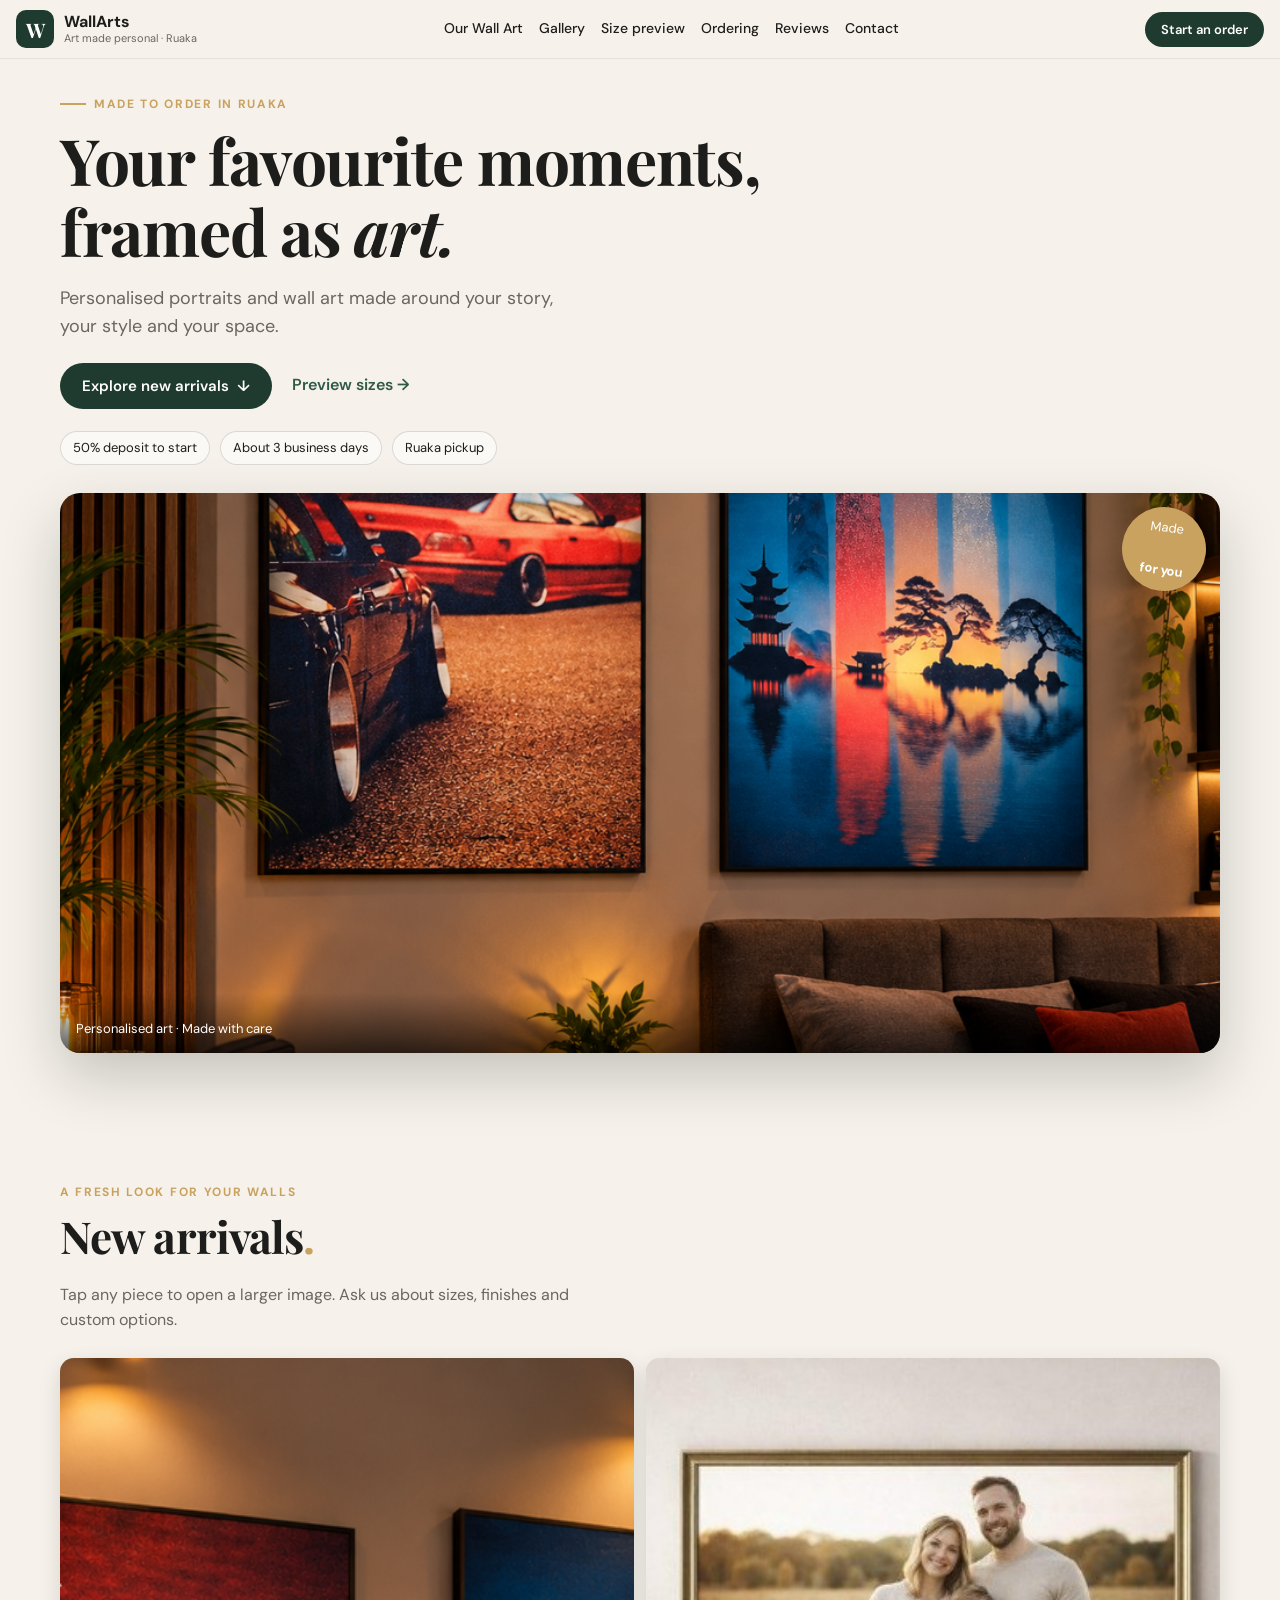
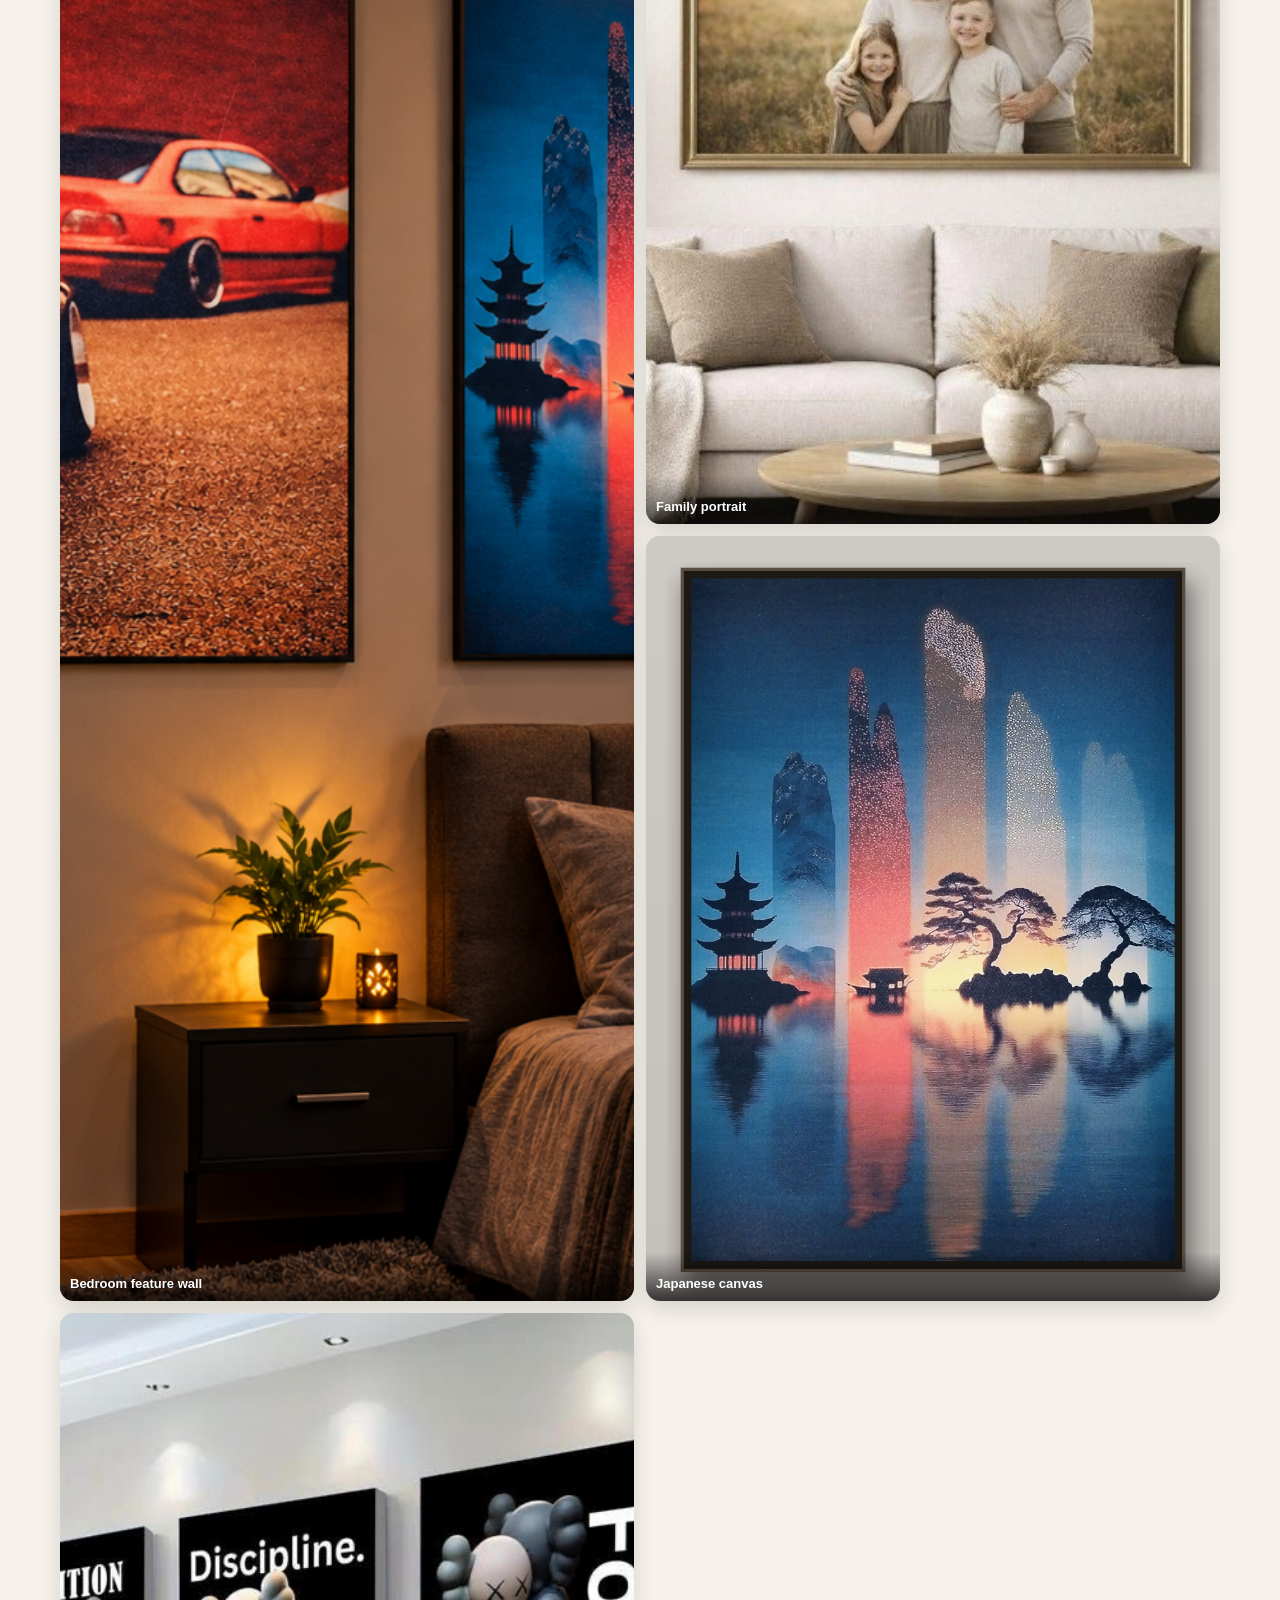
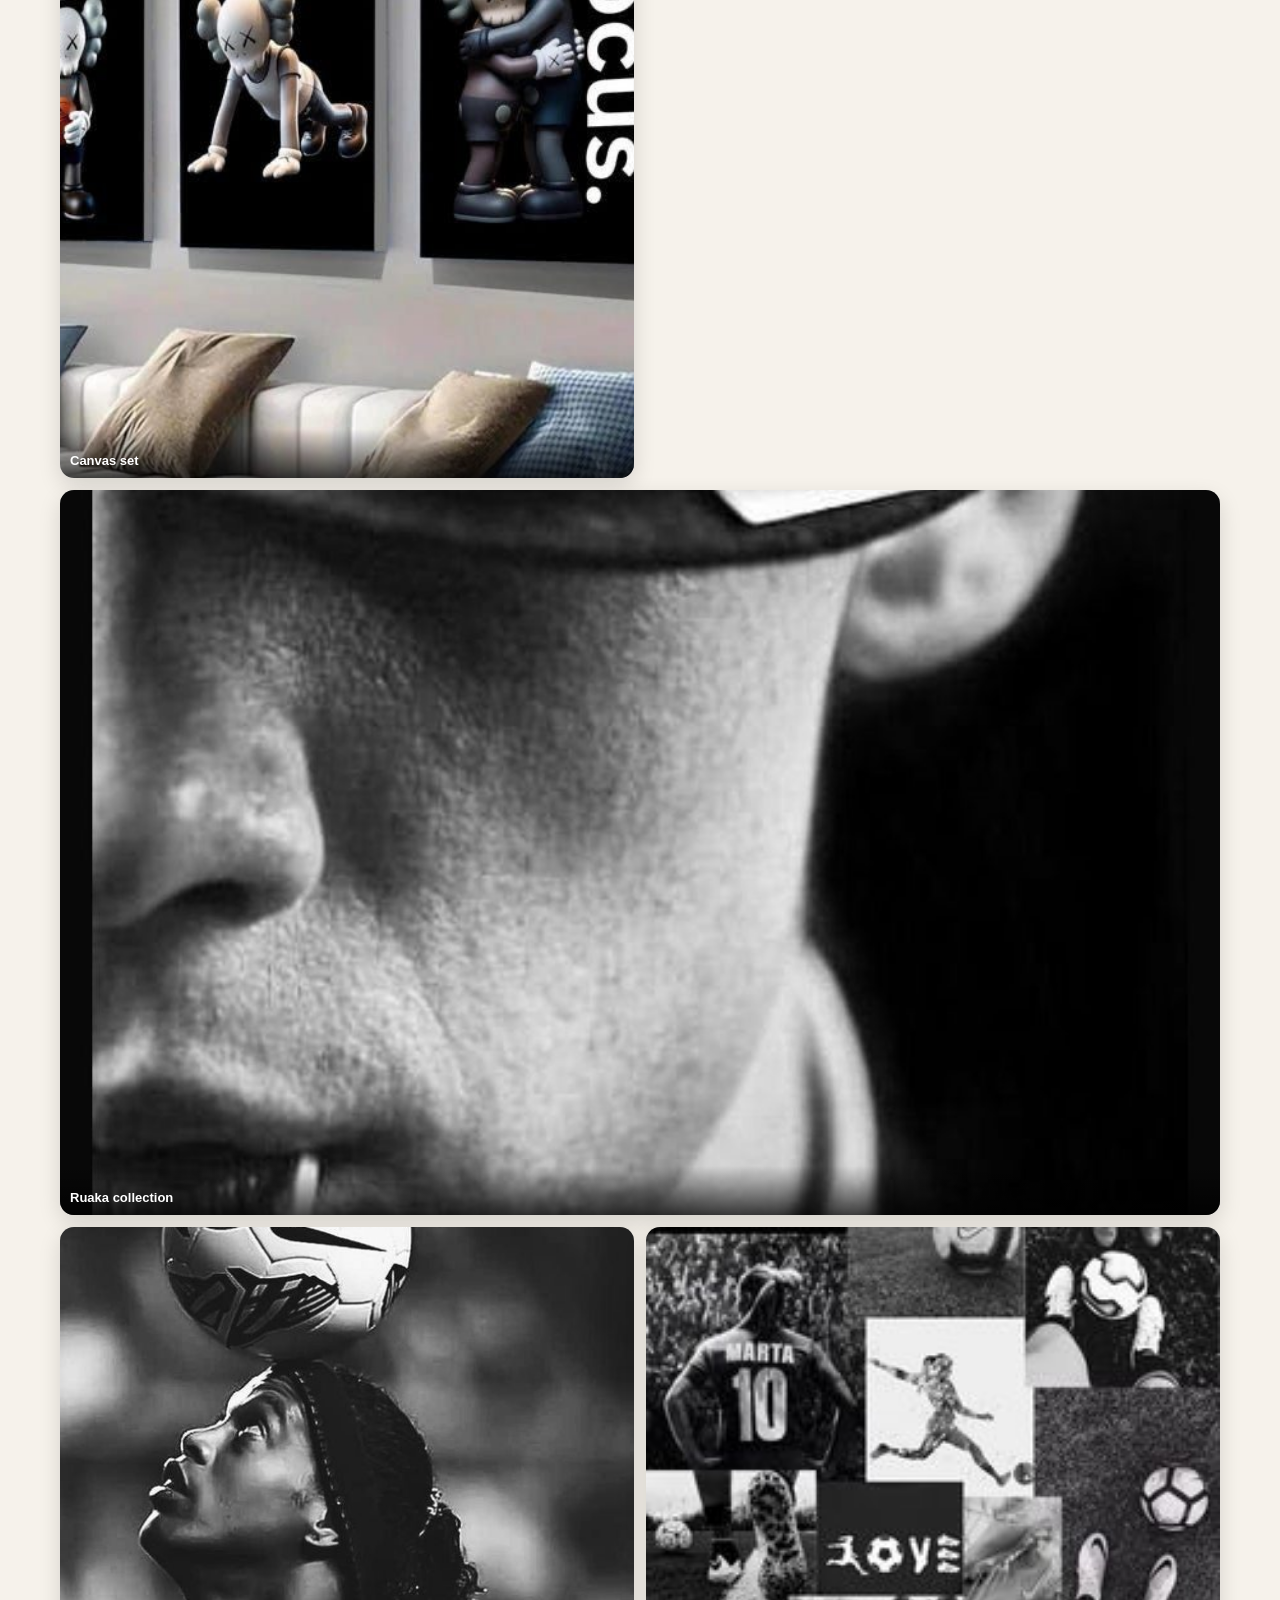
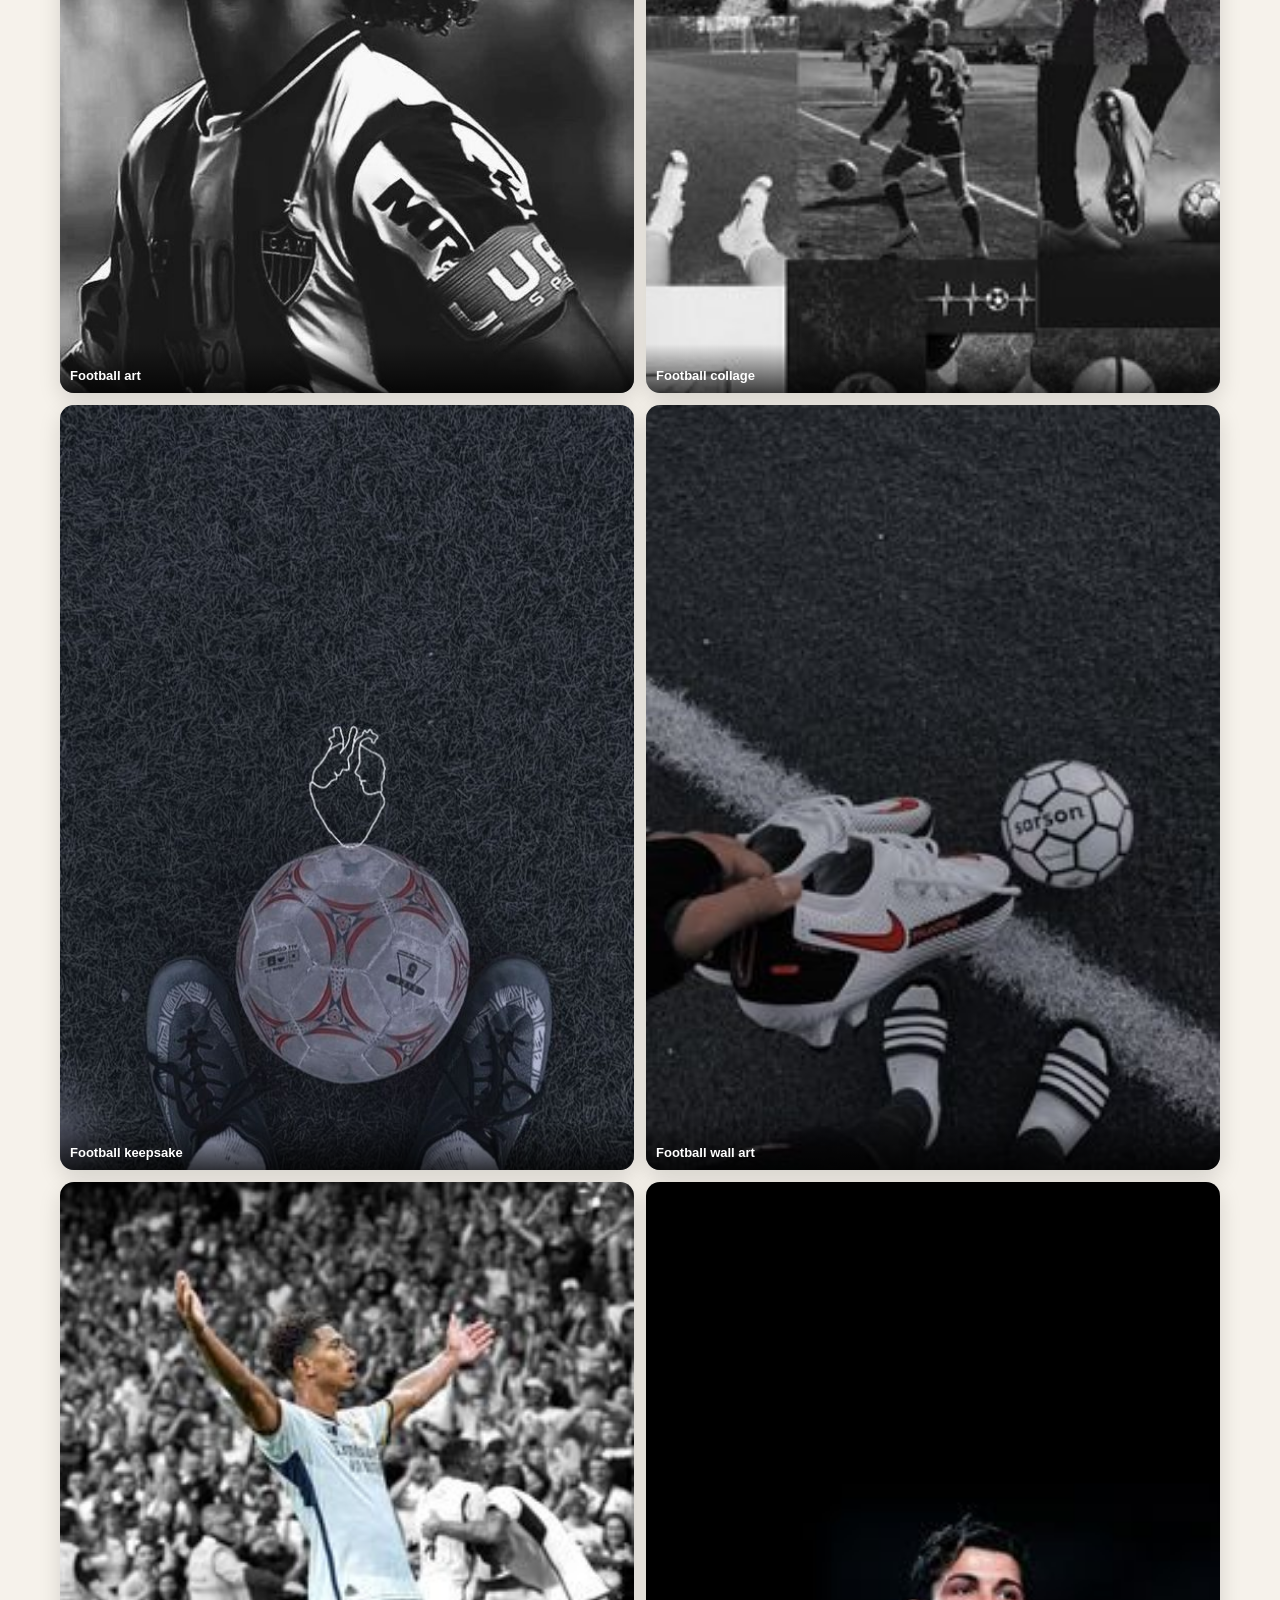
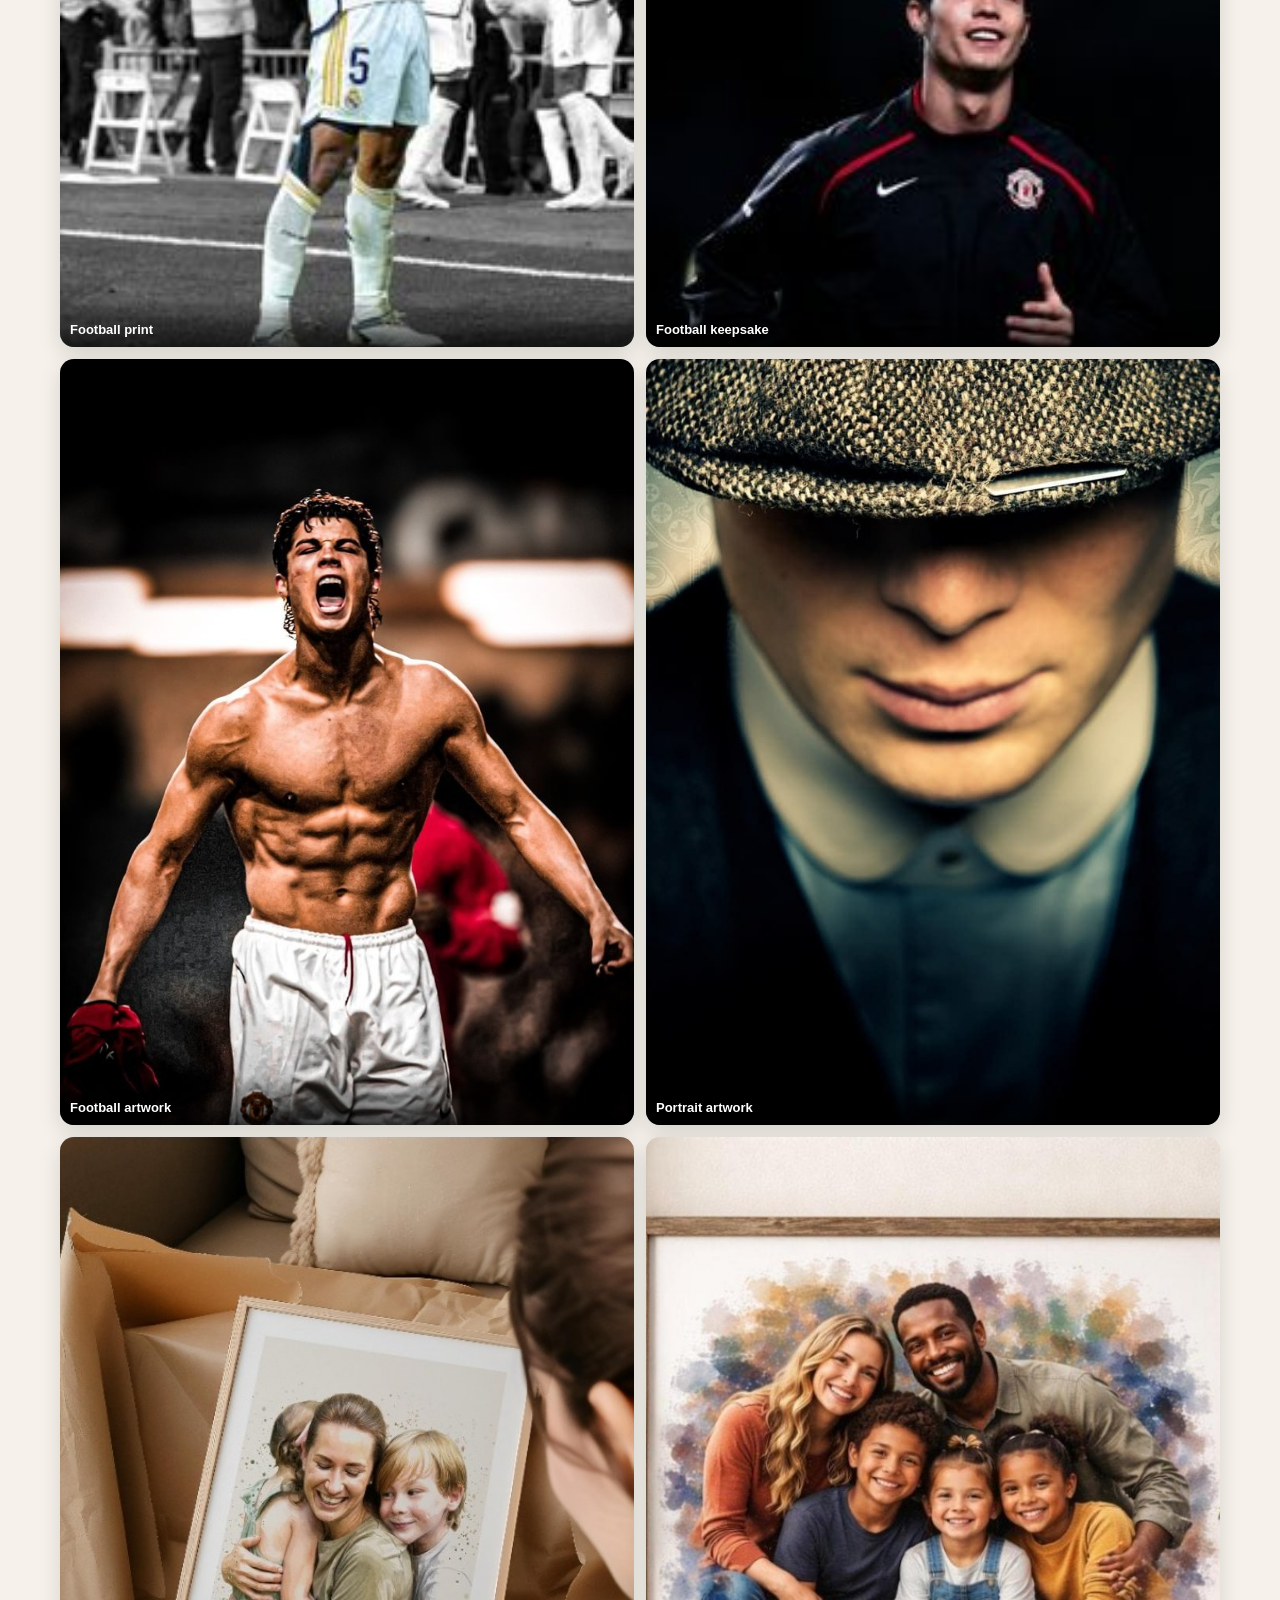
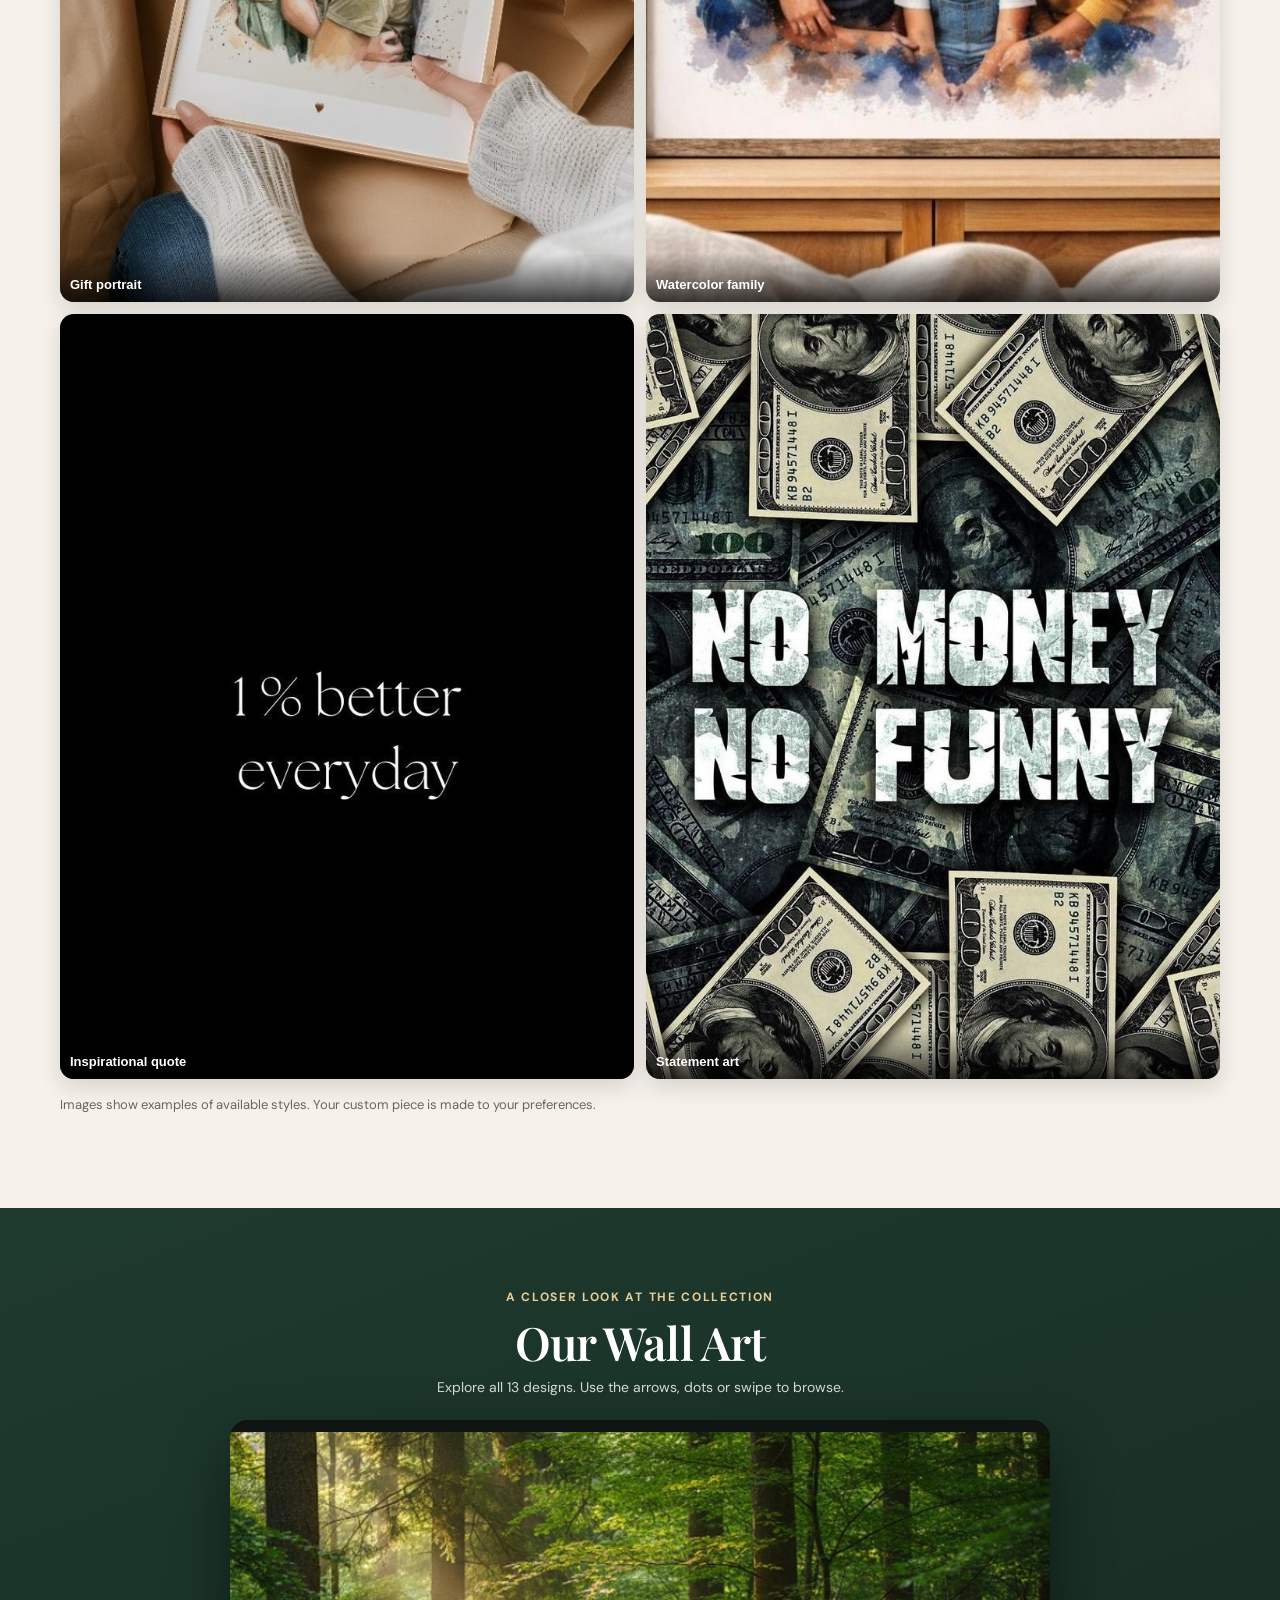
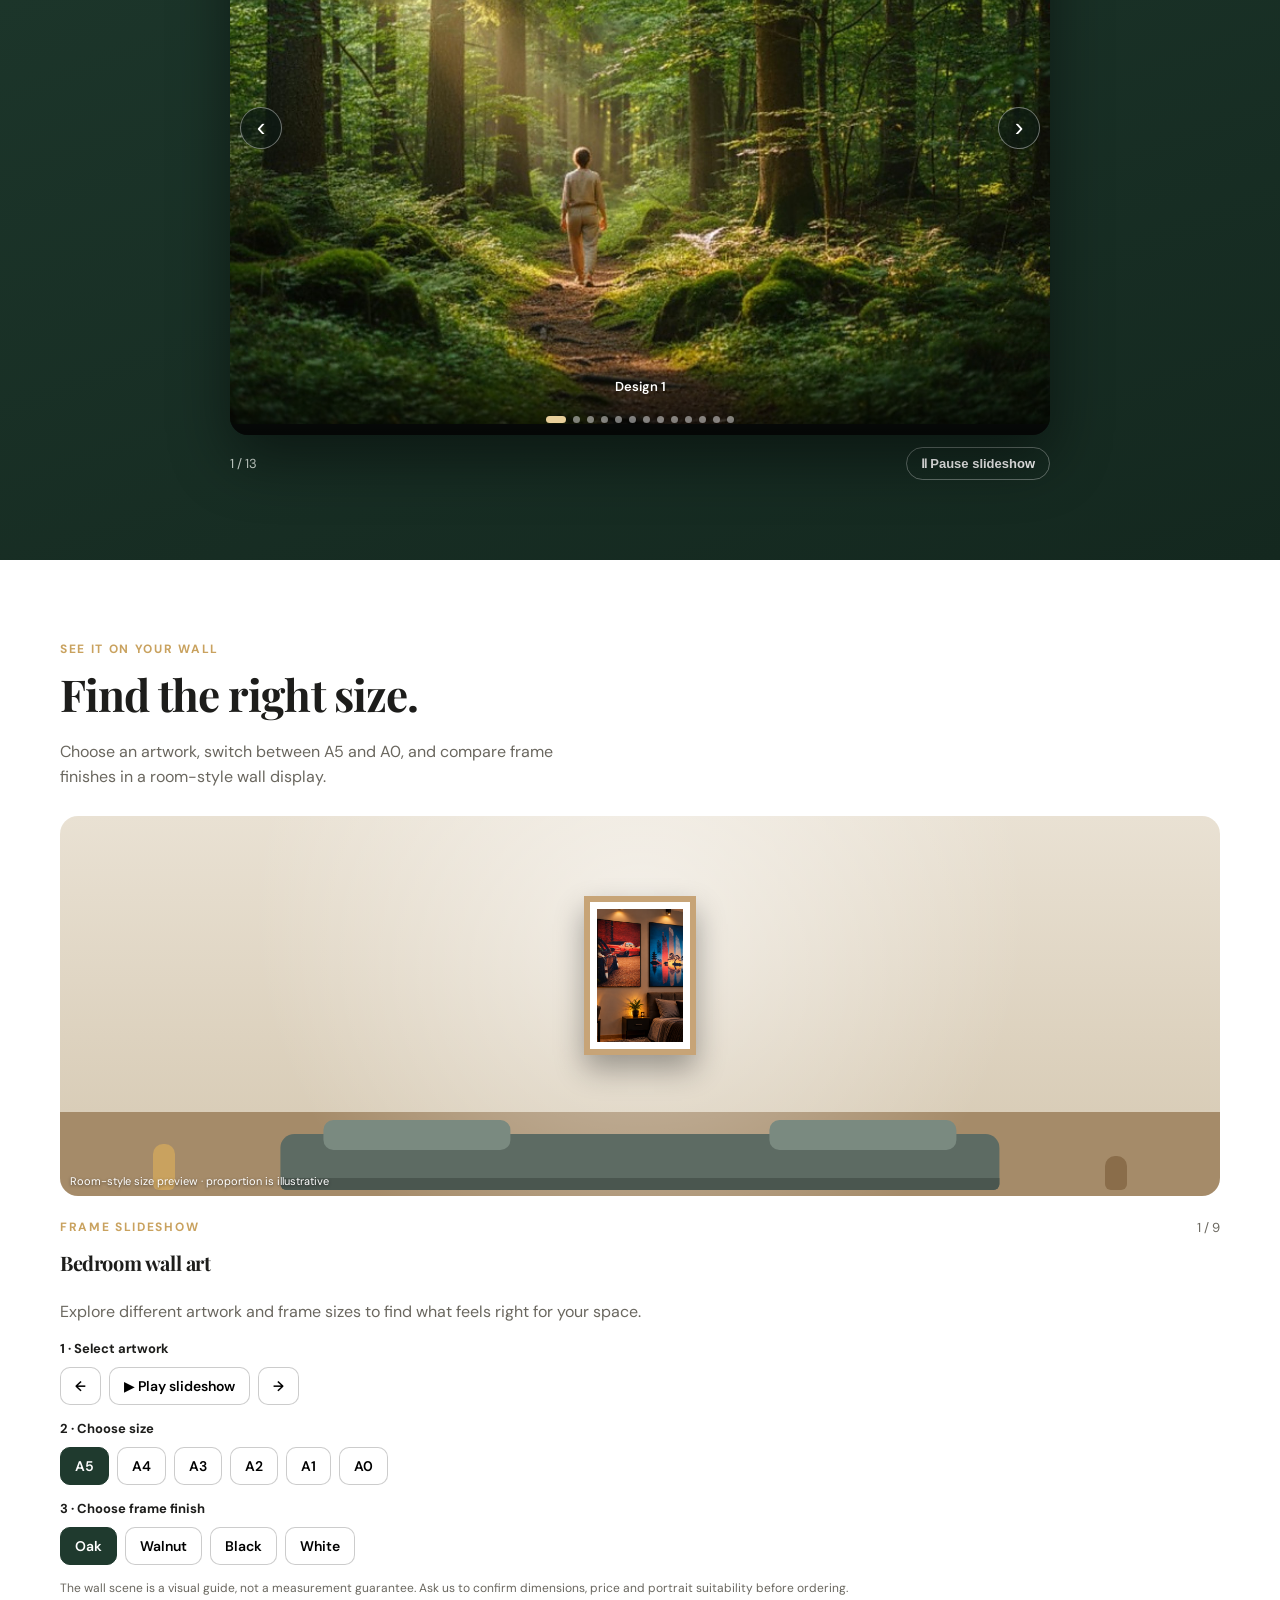
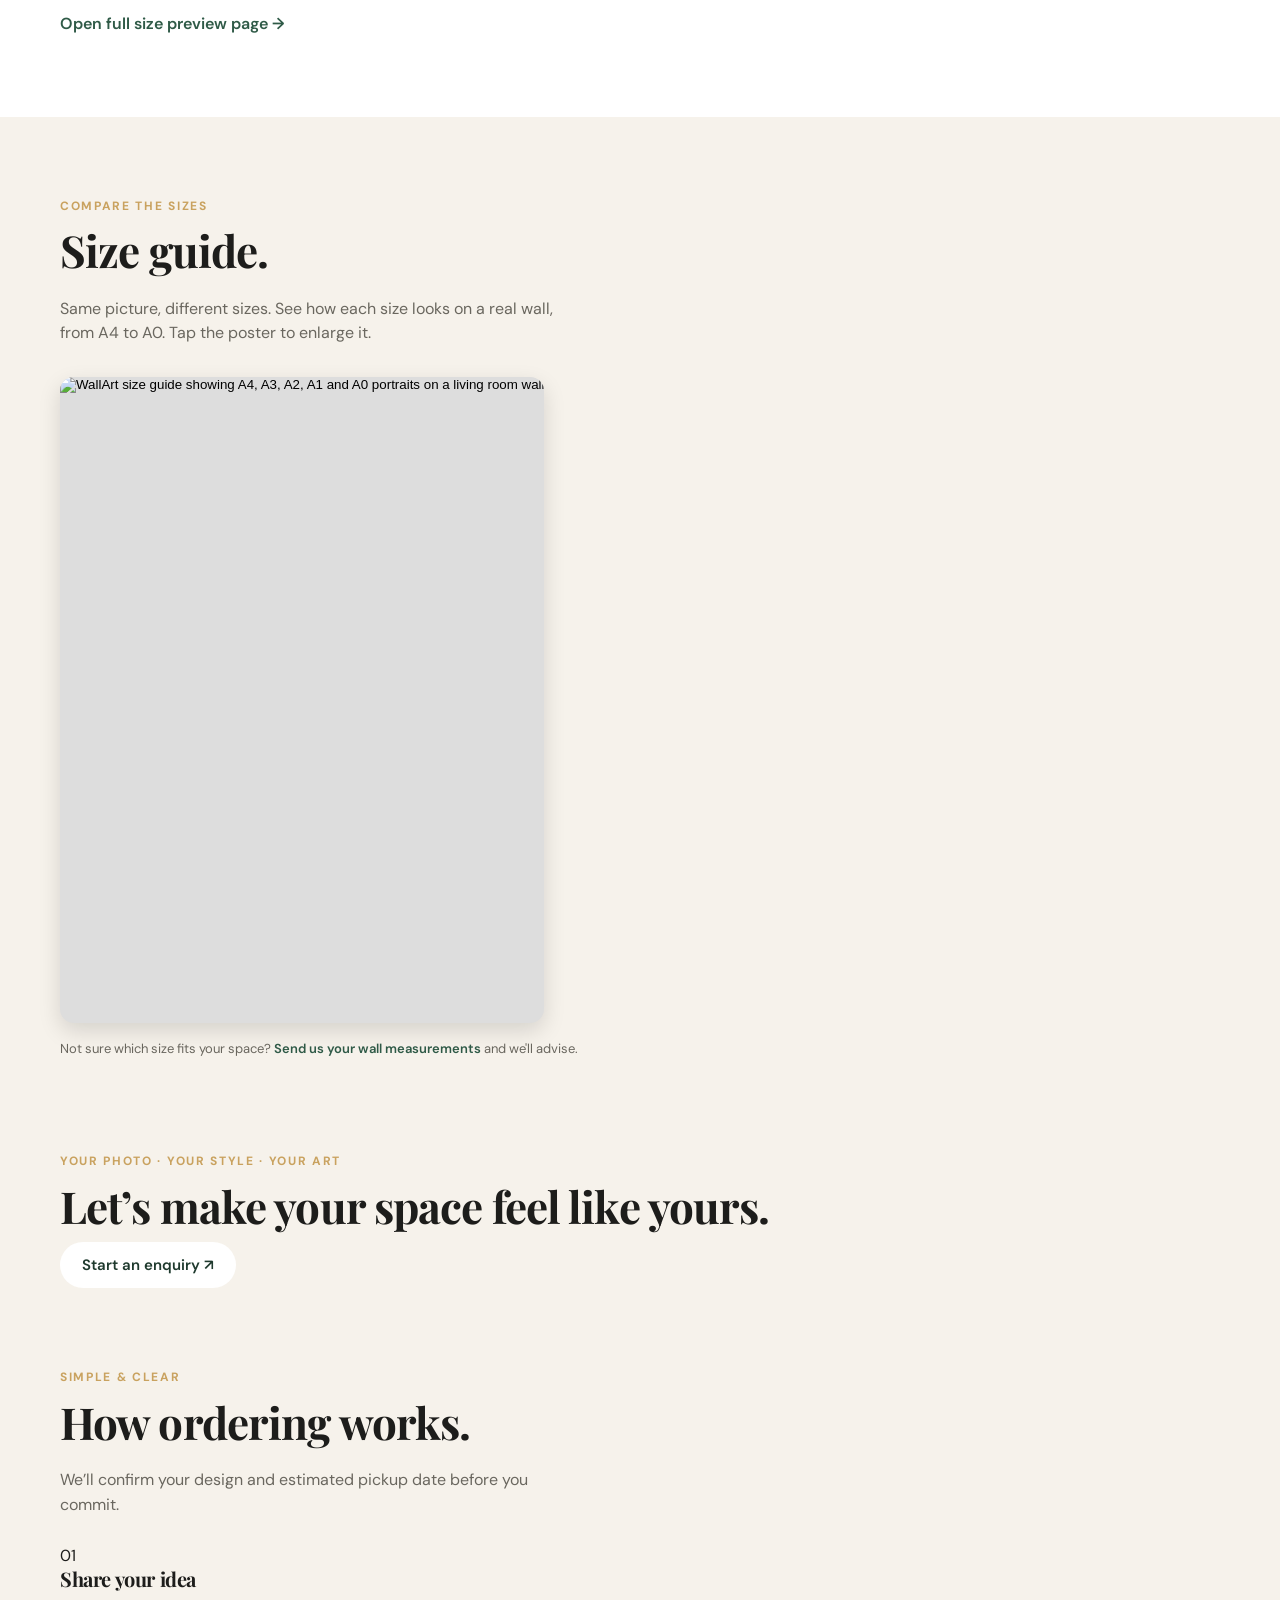
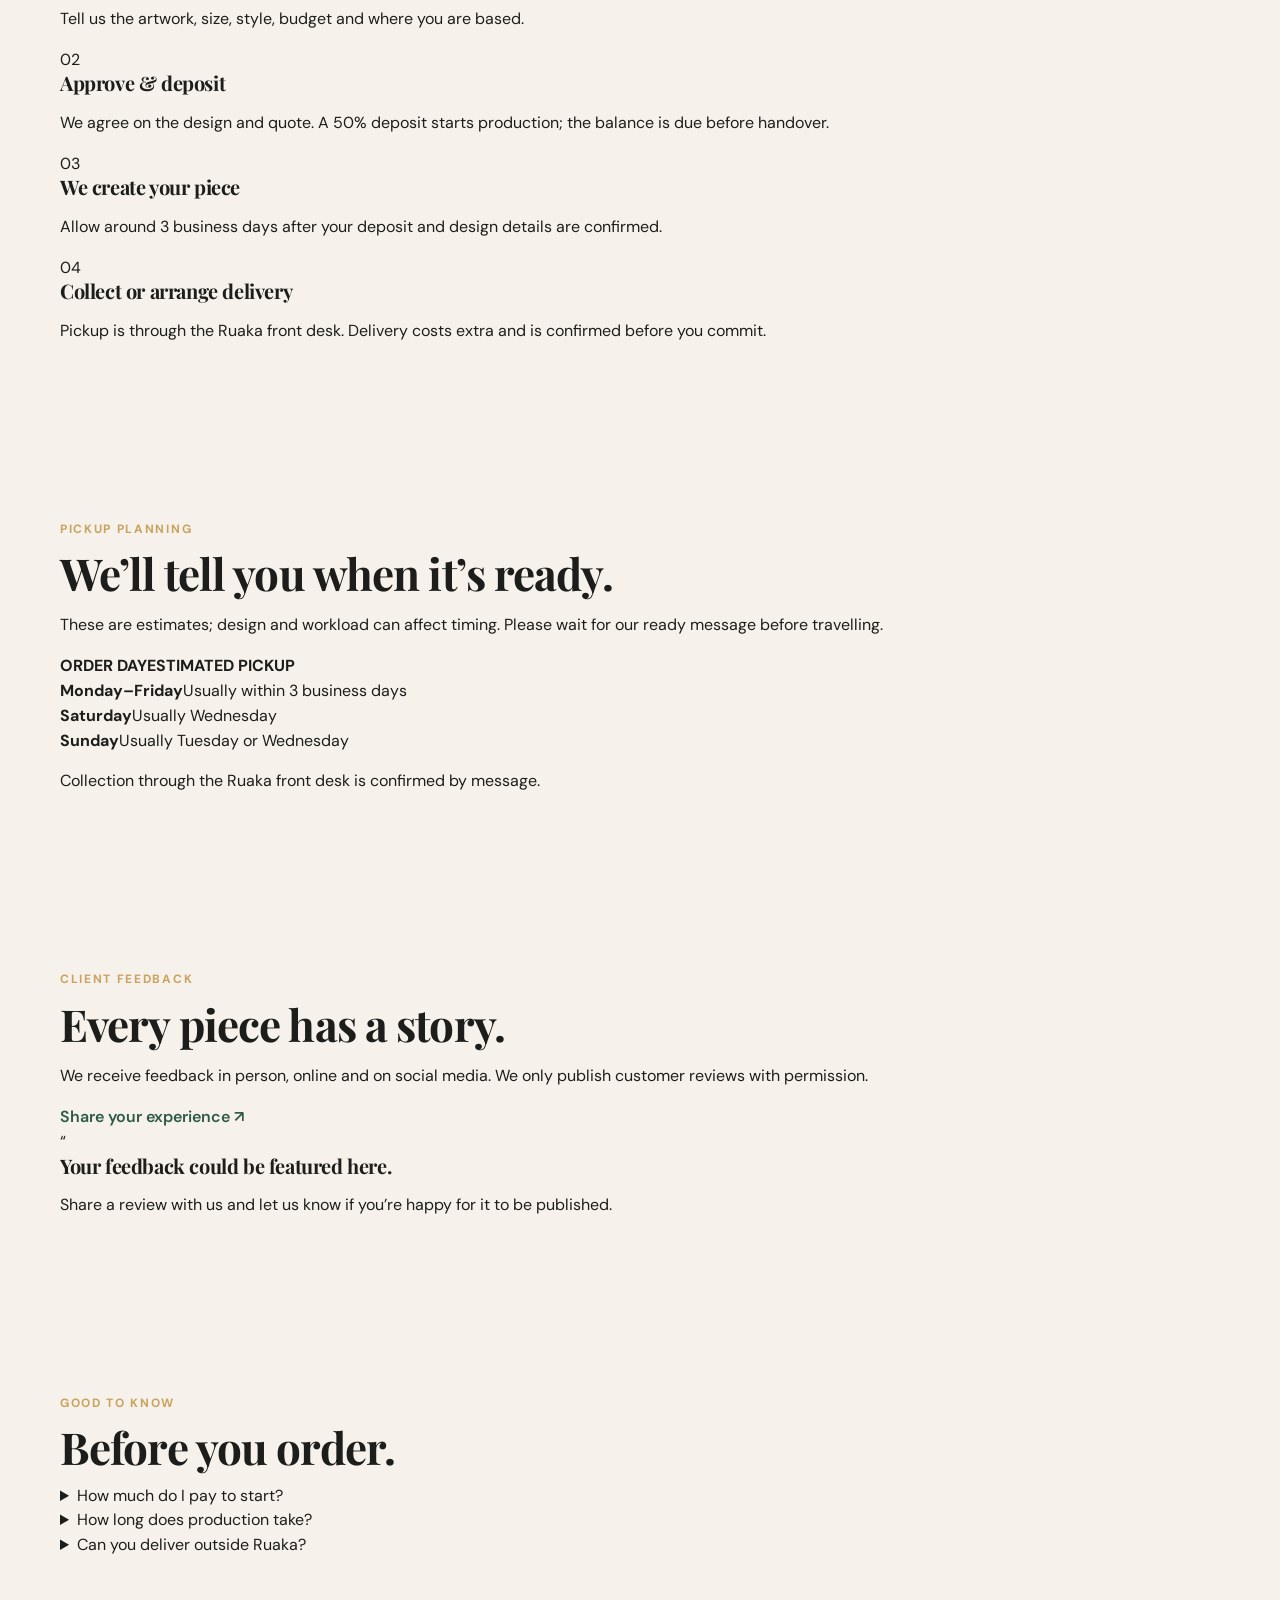
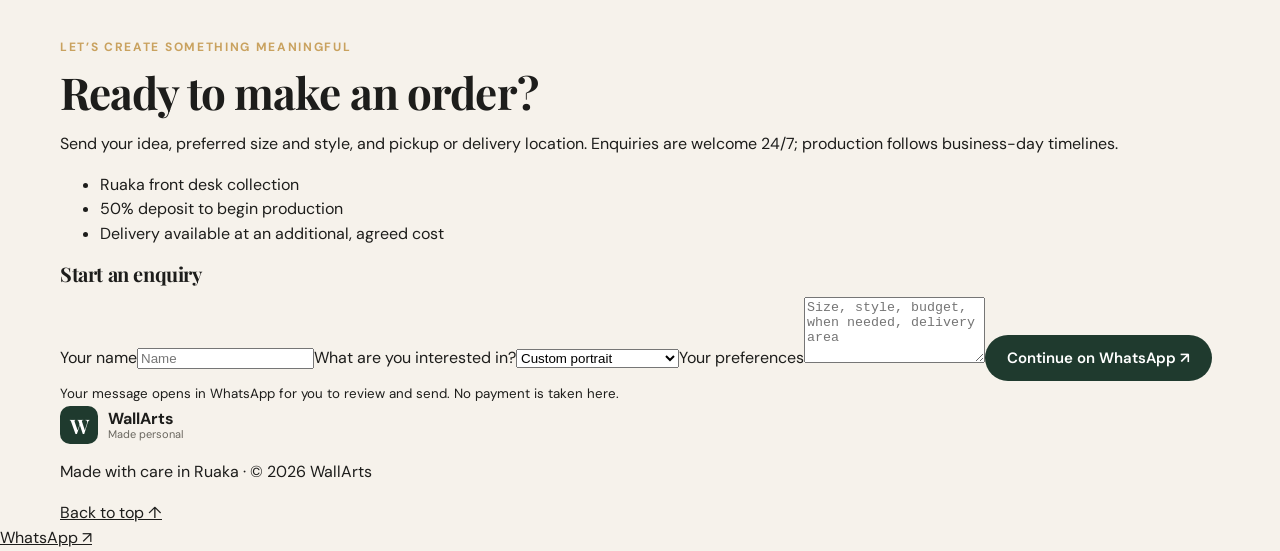
==== commit 41fdd5fc: "Update index.html" ====
--- a/index.html
+++ b/index.html
@@ -79,7 +79,13 @@
         </div>
       </div>
     </section>
-
+<section class="section size-guide-section" id="size-guide">
+  <div class="page-wrap">
+    <div class="section-heading"><div><p class="eyebrow">COMPARE THE SIZES</p><h2>Size guide.</h2></div><p>Same picture, different sizes. See how each size looks on a real wall, from A4 to A0. Tap the poster to enlarge it.</p></div>
+    <button class="size-guide-card art-card" type="button" data-image="size-guide.jpg" data-title="WallArt portrait size guide A4 to A0"><img src="size-guide.jpg" alt="WallArt size guide showing A4, A3, A2, A1 and A0 portraits on a living room wall" loading="lazy"></button>
+    <p class="gallery-footnote">Not sure which size fits your space? <a class="text-link" href="#contact">Send us your wall measurements</a> and we'll advise.</p>
+  </div>
+</section>
     <section class="process-band"><div class="page-wrap band-inner"><div><p class="eyebrow">YOUR PHOTO · YOUR STYLE · YOUR ART</p><h2>Let’s make your space feel like yours.</h2></div><a class="button button-light" href="#contact">Start an enquiry ↗</a></div></section>
 
     <section class="section ordering" id="ordering"><div class="page-wrap"><div class="section-heading"><div><p class="eyebrow">SIMPLE &amp; CLEAR</p><h2>How ordering works.</h2></div><p>We’ll confirm your design and estimated pickup date before you commit.</p></div><div class="steps-grid"><article><span>01</span><h3>Share your idea</h3><p>Tell us the artwork, size, style, budget and where you are based.</p></article><article><span>02</span><h3>Approve &amp; deposit</h3><p>We agree on the design and quote. A 50% deposit starts production; the balance is due before handover.</p></article><article><span>03</span><h3>We create your piece</h3><p>Allow around 3 business days after your deposit and design details are confirmed.</p></article><article><span>04</span><h3>Collect or arrange delivery</h3><p>Pickup is through the Ruaka front desk. Delivery costs extra and is confirmed before you commit.</p></article></div></div></section>
--- a/styles.css
+++ b/styles.css
@@ -1,16 +1,103 @@
-@import url('https://fonts.googleapis.com/css2?family=DM+Sans:wght@400;500;600;700&family=Playfair+Display:ital,wght@0,600;0,700;1,600;1,700&display=swap');
-:root{--ink:#1d2924;--muted:#69756f;--paper:#fffef9;--cream:#f5f1ea;--green:#233b32;--green-dark:#182d27;--gold:#c8933c;--line:#e7e0d4;--serif:'Playfair Display',Georgia,serif;--sans:'DM Sans',Arial,sans-serif;--width:1160px}
-*{box-sizing:border-box}html{scroll-behavior:smooth;scroll-padding-top:90px}body{margin:0;color:var(--ink);background:var(--paper);font:16px/1.55 var(--sans);-webkit-font-smoothing:antialiased}a{color:inherit;text-decoration:none}img{display:block;max-width:100%}button,input,select,textarea{font:inherit}.page-wrap{width:min(var(--width),calc(100% - 48px));margin-inline:auto}
-.site-header{position:sticky;z-index:20;top:0;display:flex;align-items:center;justify-content:space-between;gap:24px;min-height:76px;padding:12px max(24px,calc((100vw - var(--width))/2));background:#fffef9f2;border-bottom:1px solid #1d292411;backdrop-filter:blur(12px)}.brand{display:flex;align-items:center;gap:10px}.brand-mark{display:grid;width:40px;height:40px;place-items:center;border-radius:50%;background:var(--green);color:white;font:700 20px var(--serif)}.brand span:last-child{display:grid;line-height:1.2}.brand strong{font:700 16px var(--serif)}.brand small{margin-top:4px;color:var(--muted);font-size:9px;letter-spacing:.08em;text-transform:uppercase}.site-header nav{display:flex;gap:clamp(12px,2vw,28px)}.site-header nav a{font-size:12px;font-weight:600;color:#46524c}.site-header nav a:hover,.text-link:hover{color:var(--gold)}
-.button{display:inline-flex;min-height:48px;align-items:center;justify-content:center;padding:0 20px;border:1px solid var(--green);border-radius:3px;background:var(--green);color:white;font-size:12px;font-weight:700;cursor:pointer;transition:transform .2s,background .2s}.button:hover{background:var(--green-dark);transform:translateY(-1px)}.button-small{min-height:40px;padding:0 15px}.button-light{background:white;color:var(--green);border-color:white}.text-link{font-size:12px;font-weight:700;color:var(--green)}.eyebrow{margin:0 0 14px;color:#98753f;font-size:10px;font-weight:700;letter-spacing:.16em;text-transform:uppercase}h1,h2,h3,p{margin-top:0}h1,h2{font-family:var(--serif);font-weight:600;letter-spacing:-.03em}.hero{display:grid;grid-template-columns:1fr .9fr;align-items:center;gap:7%;min-height:570px;padding-block:70px 82px}.hero h1{font-size:clamp(44px,5vw,68px);line-height:1.08;margin-bottom:20px}.hero h1 em{color:var(--gold)}.hero-intro{max-width:470px;color:var(--muted);font-size:16px}.hero-actions{display:flex;align-items:center;flex-wrap:wrap;gap:20px;margin-top:24px}.hero-points{display:flex;flex-wrap:wrap;gap:9px 18px;margin-top:28px;color:var(--muted);font-size:10px}.hero-points span:before{content:'•';margin-right:7px;color:var(--gold)}.hero-visual{position:relative;height:clamp(330px,40vw,460px);padding:11px;background:white;box-shadow:0 18px 44px #1e28221f;transform:rotate(1deg)}.hero-visual img{width:100%;height:100%;object-fit:cover}.hero-stamp{position:absolute;top:15px;left:-18px;display:grid;align-content:center;width:82px;height:82px;border-radius:50%;background:var(--green);color:white;text-align:center;font:13px/1.2 var(--serif);transform:rotate(-8deg)}.hero-stamp b{color:#e4c487;font-size:15px}.hero-caption{position:absolute;right:-8px;bottom:18px;padding:9px 13px;background:white;color:var(--muted);font-size:9px;letter-spacing:.08em;text-transform:uppercase}
-.section{padding-block:78px}.arrivals{background:var(--cream)}.section-heading{display:flex;align-items:end;justify-content:space-between;gap:28px;margin-bottom:28px}.section-heading h2{margin:0;font-size:clamp(34px,4vw,48px);line-height:1.1}.section-heading>p{max-width:380px;margin:0;color:var(--muted);font-size:13px}.gold{color:var(--gold)}.gallery-grid{display:grid;grid-template-columns:repeat(4,minmax(0,1fr));grid-auto-rows:205px;gap:14px}.art-card{position:relative;overflow:hidden;padding:0;border:0;background:#e8e4dc;text-align:left;cursor:zoom-in}.art-card img{width:100%;height:100%;object-fit:cover;transition:transform .35s}.art-card:hover img{transform:scale(1.05)}.art-card:after{position:absolute;inset:40% 0 0;background:linear-gradient(transparent,#17221dcc);content:'';pointer-events:none}.art-card span{position:absolute;z-index:1;bottom:13px;left:14px;color:white;font-size:11px;font-weight:700}.art-tall{grid-row:span 2}.art-wide{grid-column:span 2}.gallery-footnote{margin:18px 0 0;color:var(--muted);font-size:10px}
-.size-section{background:#faf8f3}.showroom{display:grid;grid-template-columns:1.15fr .85fr;min-height:460px;overflow:hidden;background:#e7e1d7;box-shadow:0 14px 40px #1e282214}.showroom-wall{position:relative;display:grid;place-items:center;min-height:460px;overflow:hidden;background:linear-gradient(110deg,#e7e0d5 0%,#f3eee6 50%,#ded6c9 100%)}.showroom-wall:before{position:absolute;inset:0;background:radial-gradient(ellipse at 50% 32%,#fff7 0%,transparent 55%);content:''}.wall-light{position:absolute;top:0;left:16%;width:70%;height:50%;background:linear-gradient(180deg,#fff3,transparent);clip-path:polygon(15% 0,85% 0,100% 100%,0 100%)}.wall-frame{position:relative;z-index:2;width:var(--frame-width,112px);aspect-ratio:1/1.4142;padding:var(--frame-padding,7px);background:var(--frame-color,#c7a477);box-shadow:0 16px 30px #29231d55;transition:width .55s cubic-bezier(.2,.7,.2,1),padding .35s,background .25s,transform .4s;transform:translateY(-18px)}.wall-mat{width:100%;height:100%;padding:7%;background:#fff;box-shadow:inset 0 0 4px #0004}.wall-mat img{width:100%;height:100%;object-fit:cover}.wall-furniture{position:absolute;bottom:0;left:0;right:0;height:26%;background:linear-gradient(180deg,#d2c2ab,#ad987d);border-top:5px solid #c8b69d}.sofa{position:absolute;bottom:-20px;left:17%;width:66%;height:82px;border-radius:18px 18px 4px 4px;background:#829086;box-shadow:0 -7px 0 #9aa79d inset}.sofa:before,.sofa:after{position:absolute;top:13px;width:18%;height:62px;border-radius:14px;background:#748278;content:''}.sofa:before{left:-8%}.sofa:after{right:-8%}.sofa i{position:absolute;top:13px;left:25%;width:23%;height:46px;border-radius:8px;background:#a5afa4}.sofa i:nth-child(2){left:52%;background:#98a397}.sofa b{position:absolute;bottom:-14px;left:5%;width:8px;height:24px;background:#574a3b;box-shadow:220px 0 #574a3b}.vase{position:absolute;z-index:2;bottom:21%;width:31px;height:48px;border-radius:40% 40% 25% 25%;background:#c59f70}.vase-one{left:10%;transform:rotate(-8deg)}.vase-two{right:10%;height:34px;background:#92927d;transform:rotate(6deg)}.wall-scale-note{position:absolute;z-index:3;right:12px;bottom:9px;color:#fff;background:#1d29248c;padding:5px 8px;font-size:8px;letter-spacing:.05em}.showroom-controls{padding:27px 24px;background:#fff}.preview-heading{display:flex;justify-content:space-between;align-items:center}.preview-heading .eyebrow{margin:0}.slide-count{font-size:10px;color:var(--muted)}.showroom-controls h3{margin:13px 0 5px;font:600 23px var(--serif)}.preview-description{margin:0 0 17px;color:var(--muted);font-size:11px}.control-group{padding:13px 0;border-top:1px solid var(--line)}.control-label{display:block;margin-bottom:9px;font-size:9px;font-weight:700;letter-spacing:.1em;text-transform:uppercase;color:#69756f}.slide-buttons,.size-buttons,.finish-buttons{display:flex;flex-wrap:wrap;gap:7px}.slide-buttons button,.size-buttons button,.finish-buttons button{min-height:32px;padding:6px 10px;border:1px solid var(--line);border-radius:3px;background:white;color:var(--ink);font-size:10px;font-weight:700;cursor:pointer}.slide-buttons button:hover,.size-buttons button:hover,.finish-buttons button:hover{border-color:var(--gold)}.size-buttons button.active,.finish-buttons button.active{background:var(--green);color:#fff;border-color:var(--green)}#play-slideshow[aria-pressed=true]{background:var(--green);color:white}.size-disclaimer{margin:10px 0;color:var(--muted);font-size:9px;line-height:1.45}
-.process-band{padding:38px 0;background:var(--green);color:white}.band-inner{display:flex;align-items:center;justify-content:space-between;gap:24px}.process-band .eyebrow{margin-bottom:8px;color:#dfc28d}.process-band h2{margin:0;font-size:clamp(26px,3vw,38px)}.button-light:hover{background:transparent;color:white}.ordering{background:white}.steps-grid{display:grid;grid-template-columns:repeat(4,1fr);margin-top:32px;border-top:1px solid var(--line);border-bottom:1px solid var(--line)}.steps-grid article{padding:21px 20px 21px 0}.steps-grid article+article{padding-left:20px;border-left:1px solid var(--line)}.steps-grid article>span{color:var(--gold);font:600 18px var(--serif)}.steps-grid h3{margin:13px 0 7px;font:600 17px var(--serif)}.steps-grid p{margin:0;color:var(--muted);font-size:11px}
-.schedule-section{background:var(--cream)}.schedule-layout{display:grid;grid-template-columns:.8fr 1.2fr;align-items:center;gap:8%}.schedule-layout>div:first-child>p:not(.eyebrow){color:var(--muted);font-size:13px}.schedule-card{padding:21px 23px;background:white;box-shadow:0 12px 35px #1e282214}.schedule-header,.schedule-card>div:not(.schedule-header){display:grid;grid-template-columns:1fr 1.25fr;gap:14px;padding:13px 0;border-bottom:1px solid var(--line);font-size:11px}.schedule-header{padding-top:0;color:#98753f;font-size:9px;letter-spacing:.12em}.schedule-card>div span{color:var(--muted)}.schedule-card>p{margin:13px 0 0;color:var(--muted);font-size:9px}
-.reviews{background:white}.reviews-layout{display:grid;grid-template-columns:1fr .8fr;align-items:center;gap:9%}.reviews-layout>div:first-child>p:not(.eyebrow){color:var(--muted);font-size:13px}.review-placeholder{padding:29px;background:var(--cream);border-top:3px solid var(--gold)}.review-placeholder>span{color:var(--gold);font:70px/.8 var(--serif)}.review-placeholder h3{margin:14px 0 7px;font:600 21px var(--serif)}.review-placeholder p{margin:0;color:var(--muted);font-size:11px}
-.faq-section{background:var(--cream)}.faq-layout{display:grid;grid-template-columns:.6fr 1.4fr;gap:8%}.faq-list details{border-bottom:1px solid #1d29241d}.faq-list details:first-child{border-top:1px solid #1d29241d}.faq-list summary{padding:16px 25px 16px 0;cursor:pointer;font-size:12px;font-weight:700;list-style:none}.faq-list summary::-webkit-details-marker{display:none}.faq-list summary:after{float:right;color:var(--gold);content:'+'}.faq-list details[open] summary:after{content:'−'}.faq-list details p{margin:0 20px 15px 0;color:var(--muted);font-size:11px}
-.contact-section{padding:76px 0;background:var(--green-dark);color:white}.contact-layout{display:grid;grid-template-columns:1fr .82fr;gap:9%;align-items:start}.contact-copy .eyebrow{color:#dfc28d}.contact-copy>p:not(.eyebrow){max-width:480px;color:#d4ded7;font-size:13px}.contact-copy ul{padding-left:18px;color:#d4ded7;font-size:11px}.contact-copy li{margin:8px 0}#enquiry-form{display:grid;gap:8px;padding:24px;background:var(--paper);color:var(--ink)}#enquiry-form h3{margin:0 0 4px;font:600 24px var(--serif)}#enquiry-form label{margin-top:5px;font-size:10px;font-weight:700}#enquiry-form input,#enquiry-form select,#enquiry-form textarea{width:100%;padding:10px;border:1px solid var(--line);background:white;font-size:11px}#enquiry-form textarea{resize:vertical}#enquiry-form small{color:var(--muted);font-size:9px}.site-footer{padding:17px 0;background:#17271f;color:#dfe8e2}.footer-inner{display:flex;align-items:center;justify-content:space-between;gap:18px}.footer-inner>p{margin:0;font-size:10px}.footer-brand .brand-mark{background:#d2ad6a;color:var(--green)}.footer-brand strong{color:white}.footer-brand small{color:#bac5c0}.footer-inner>a:last-child{font-size:10px;color:#dfc28d}.floating-whatsapp{position:fixed;right:17px;bottom:17px;z-index:16;padding:12px 16px;border-radius:30px;background:#1ea859;color:white;font-size:10px;font-weight:700;box-shadow:0 12px 28px #145e3f55}
-.lightbox{width:min(92vw,1000px);max-width:1000px;padding:24px;border:0;background:#121814;color:white;box-shadow:0 20px 70px #0008}.lightbox::backdrop{background:#0d1410d9}.lightbox img{display:block;max-width:100%;max-height:78vh;margin:auto;object-fit:contain}.lightbox p{margin:12px 0 0;text-align:center;font-size:12px}.lightbox-close{position:absolute;right:8px;top:5px;border:0;background:transparent;color:white;font-size:30px;cursor:pointer}
-@media(max-width:900px){.site-header{padding-inline:18px;gap:12px}.site-header nav{gap:10px}.site-header nav a{font-size:9px}.gallery-grid{grid-template-columns:repeat(3,minmax(0,1fr))}.steps-grid{grid-template-columns:repeat(2,1fr)}.steps-grid article:nth-child(3){padding-left:0;border-left:0;border-top:1px solid var(--line)}.steps-grid article:nth-child(4){border-top:1px solid var(--line)}.showroom{grid-template-columns:1fr .9fr}}
-@media(max-width:650px){.page-wrap{width:calc(100% - 32px)}.site-header{flex-wrap:wrap;padding:10px 16px 0}.site-header>.button{margin-left:auto}.site-header nav{order:3;width:calc(100% + 32px);justify-content:space-between;margin:0 -16px;padding:10px 16px;border-top:1px solid var(--line)}.site-header nav a{font-size:9px}.hero{grid-template-columns:1fr;gap:26px;padding-block:45px}.hero h1{font-size:43px}.hero-visual{height:340px}.section{padding-block:56px}.section-heading{align-items:flex-start;flex-direction:column;gap:11px}.gallery-grid{grid-template-columns:repeat(2,minmax(0,1fr));grid-auto-rows:155px;gap:9px}.art-tall{grid-row:span 2}.art-wide{grid-column:span 2}.showroom{grid-template-columns:1fr}.showroom-wall{min-height:370px}.showroom-controls{padding:21px 17px}.steps-grid{grid-template-columns:1fr}.steps-grid article,.steps-grid article+article,.steps-grid article:nth-child(3),.steps-grid article:nth-child(4){padding:16px 0;border-left:0;border-top:1px solid var(--line)}.steps-grid article:first-child{border-top:0}.band-inner{align-items:flex-start;flex-direction:column}.schedule-layout,.reviews-layout,.faq-layout,.contact-layout{grid-template-columns:1fr;gap:22px}.footer-inner{flex-wrap:wrap}.floating-whatsapp{right:12px;bottom:12px}}
-@media(prefers-reduced-motion:reduce){*,*::before,*::after{scroll-behavior:auto!important;transition-duration:.01ms!important}}
+:root{--green-dark:#1f3a2e;--green:#2f5a47;--gold:#c9a25f;--cream:#f6f2eb;--ink:#1d1d1b;--muted:#6a675f;--serif:"Playfair Display",Georgia,serif;--sans:"DM Sans",system-ui,sans-serif}
+*{box-sizing:border-box}
+html{scroll-behavior:smooth}
+body{margin:0;background:var(--cream);color:var(--ink);font-family:var(--sans);line-height:1.55}
+img{max-width:100%;display:block}
+a{color:inherit}
+.page-wrap{width:min(1160px,calc(100% - 32px));margin:0 auto}
+.eyebrow{margin:0 0 10px;font-size:12px;font-weight:700;letter-spacing:.14em;color:var(--gold);display:flex;align-items:center;gap:8px}
+.eyebrow span{width:26px;height:2px;background:var(--gold);display:inline-block}
+h1,h2,h3{font-family:var(--serif);line-height:1.12;margin:0 0 12px;letter-spacing:-.02em}
+h1{font-size:clamp(34px,7vw,64px)}
+h2{font-size:clamp(28px,5vw,44px)}
+h3{font-size:20px}
+.gold{color:var(--gold)}
+
+.site-header{position:sticky;top:0;z-index:20;display:flex;align-items:center;justify-content:space-between;gap:14px;flex-wrap:wrap;padding:10px 16px;background:#f6f2ebf2;backdrop-filter:blur(8px);border-bottom:1px solid #0001}
+.brand{display:flex;align-items:center;gap:10px;text-decoration:none}
+.brand-mark{display:grid;place-items:center;width:38px;height:38px;border-radius:10px;background:var(--green-dark);color:#fff;font:700 20px var(--serif)}
+.brand-copy,.brand span:last-child{display:flex;flex-direction:column;line-height:1.15}
+.brand small{color:var(--muted);font-size:11px}
+.site-header nav{display:flex;gap:16px;flex-wrap:wrap;font-size:14px;font-weight:500}
+.site-header nav a{text-decoration:none;padding:4px 0}
+.site-header nav a:hover{color:var(--green)}
+.button{display:inline-flex;align-items:center;gap:8px;padding:13px 22px;border:0;border-radius:999px;background:var(--green-dark);color:#fff;font:600 15px var(--sans);text-decoration:none;cursor:pointer;transition:transform .2s,background .2s}
+.button:hover{background:var(--green);transform:translateY(-1px)}
+.button-small{padding:9px 16px;font-size:13px}
+.button-light{background:#fff;color:var(--green-dark)}
+.button-light:hover{background:var(--cream)}
+.text-link{font-weight:600;text-decoration:none;color:var(--green)}
+.text-link:hover{text-decoration:underline}
+
+.hero{display:grid;grid-template-columns:1fr;gap:28px;padding:36px 0 50px;align-items:center}
+.hero-intro{font-size:18px;color:var(--muted);max-width:520px}
+.hero-actions{display:flex;align-items:center;gap:20px;flex-wrap:wrap;margin:22px 0}
+.hero-points{display:flex;gap:10px;flex-wrap:wrap;font-size:13px}
+.hero-points span{padding:6px 12px;border:1px solid #0002;border-radius:999px;background:#fff8}
+.hero-visual{position:relative;border-radius:20px;overflow:hidden;box-shadow:0 24px 60px #0003}
+.hero-visual img{width:100%;height:100%;max-height:560px;object-fit:cover}
+.hero-stamp{position:absolute;top:14px;right:14px;display:grid;place-items:center;text-align:center;width:84px;height:84px;border-radius:50%;background:var(--gold);color:#fff;font-size:13px;line-height:1.2;transform:rotate(8deg)}
+.hero-caption{position:absolute;left:0;right:0;bottom:0;padding:26px 16px 14px;background:linear-gradient(transparent,#000a);color:#fff;font-size:13px}
+
+.section{padding:clamp(40px,7vw,80px) 0}
+.section-heading{display:grid;gap:10px;margin-bottom:26px}
+.section-heading>p{color:var(--muted);max-width:520px;margin:0}
+.gallery-grid{display:grid;grid-template-columns:repeat(2,1fr);gap:12px}
+.art-card{position:relative;padding:0;border:0;border-radius:14px;overflow:hidden;background:#ddd;cursor:pointer;aspect-ratio:3/4;box-shadow:0 8px 22px #0002;transition:transform .25s}
+.art-card:hover{transform:translateY(-3px)}
+.art-card img{width:100%;height:100%;object-fit:cover}
+.art-card span{position:absolute;left:0;right:0;bottom:0;padding:24px 10px 10px;background:linear-gradient(transparent,#000b);color:#fff;font-size:13px;font-weight:600;text-align:left}
+.art-tall{grid-row:span 2;aspect-ratio:auto}
+.art-wide{grid-column:span 2;aspect-ratio:16/10}
+.gallery-footnote{margin-top:16px;font-size:13px;color:var(--muted)}
+
+.size-section{background:#fff}
+.showroom{display:grid;gap:22px}
+.showroom-wall{position:relative;min-height:380px;border-radius:18px;overflow:hidden;background:linear-gradient(#e9e1d3,#d9cdb8 78%,#a58b69 78%);display:grid;place-items:center;padding:30px 10px 90px}
+.wall-light{position:absolute;inset:0;background:radial-gradient(circle at 50% 25%,#fff8,transparent 60%)}
+.wall-frame{position:relative;width:var(--frame-width,112px);aspect-ratio:1/1.4142;padding:var(--frame-padding,6px);background:var(--frame-color,#c7a477);box-shadow:0 14px 28px #0005;transition:width .35s,padding .35s,background .25s}
+.wall-mat{width:100%;height:100%;background:#fff;padding:7%}
+.wall-mat img{width:100%;height:100%;object-fit:cover}
+.wall-furniture{position:absolute;left:0;right:0;bottom:0;height:90px}
+.sofa{position:absolute;left:50%;bottom:6px;width:62%;height:56px;transform:translateX(-50%);background:#5d6b63;border-radius:14px 14px 6px 6px}
+.sofa i{position:absolute;top:-14px;width:26%;height:30px;border-radius:10px;background:#7a8a80}
+.sofa i:first-child{left:6%}.sofa i:nth-child(2){right:6%}
+.sofa b{position:absolute;left:0;right:0;bottom:0;height:12px;background:#4a564f;border-radius:0 0 6px 6px}
+.vase{position:absolute;bottom:6px;width:22px;height:46px;border-radius:10px 10px 6px 6px;background:var(--gold)}
+.vase-one{left:8%}.vase-two{right:8%;height:34px;background:#8a6d4a}
+.wall-scale-note{position:absolute;left:10px;bottom:6px;font-size:11px;color:#fff;text-shadow:0 1px 3px #0008}
+.showroom-controls{display:grid;gap:14px;align-content:start}
+.preview-heading{display:flex;justify-content:space-between;align-items:center}
+.preview-heading .eyebrow{margin:0}
+.slide-count{font-size:13px;color:var(--muted)}
+.preview-description{color:var(--muted);margin:0}
+.control-group{display:grid;gap:8px}
+.control-label{font-size:13px;font-weight:700}
+.slide-buttons,.size-buttons,.finish-buttons{display:flex;gap:8px;flex-wrap:wrap}
+.slide-buttons button,.size-buttons button,.finish-buttons button{padding:9px 14px;border:1px solid #0003;border-radius:10px;background:#fff;font:600 14px var(--sans);cursor:pointer}
+.size-buttons button.active,.finish-buttons button.active{background:var(--green-dark);color:#fff;border-color:var(--green-dark)}
+.size-disclaimer{font-size:12px;color:var(--muted);margin:0}
+
+.process-band{background:var(--green-dark
+/* Modern theme upgrade */
+body{background:#faf7f2}
+.process-band{background:linear-gradient(135deg,#1f3a2e,#2c5a43)}
+.process-band h2,.process-band .eyebrow{color:#fff!important}
+.process-band .eyebrow{color:#e8cf9a!important}
+.button{background:linear-gradient(135deg,#1f3a2e,#2f5a47);color:#fff;box-shadow:0 8px 20px #1f3a2e33}
+.button-light{background:#fff;color:#1f3a2e}
+.steps-grid{display:grid;gap:14px;grid-template-columns:1fr}
+.steps-grid article{background:#fff;border:1px solid #1f3a2e14;border-radius:20px;padding:22px;box-shadow:0 12px 30px #1f3a2e12}
+.steps-grid article>span{display:inline-grid;place-items:center;width:40px;height:40px;margin-bottom:12px;border-radius:50%;background:#1f3a2e;color:#e8cf9a;font-weight:700}
+.steps-grid p{margin:0;color:#6a675f}
+.schedule-card{background:#fff;border:1px solid #1f3a2e14;border-radius:20px;overflow:hidden;box-shadow:0 12px 30px #1f3a2e12}
+.schedule-card>div{display:flex;justify-content:space-between;gap:12px;padding:14px 18px;border-bottom:1px solid #0000000f;font-size:14px}
+.schedule-header{background:#1f3a2e;color:#e8cf9a;font-size:12px;letter-spacing:.08em}
+.schedule-card>p{margin:0;padding:14px 18px;font-size:13px;color:#6a675f}
+.review-placeholder{background:linear-gradient(145deg,#1f3a2e,#2c5a43);color:#fff;border-radius:22px;padding:28px}
+.review-placeholder>span{font:700 64px/1 "Playfair Display",serif;color:#e8cf9a}
+.faq-list details{background:#fff;border:1px solid #1f3a2e14;border-radius:14px;padding:14px 18px;margin-bottom:10px}
+.faq-list summary{font-weight:700;cursor:pointer}
+.faq-list p{margin:10px 0 0;color:#6a675f}
+.section-heading h2::after{content:"";display:block;width:54px;height:3px;margin-top:12px;border-radius:3px;background:linear-gradient(90deg,#c9a25f,#e8cf9a)}
+@media(min-width:760px){.steps-grid{grid-template-columns:repeat(4,1fr)}}
